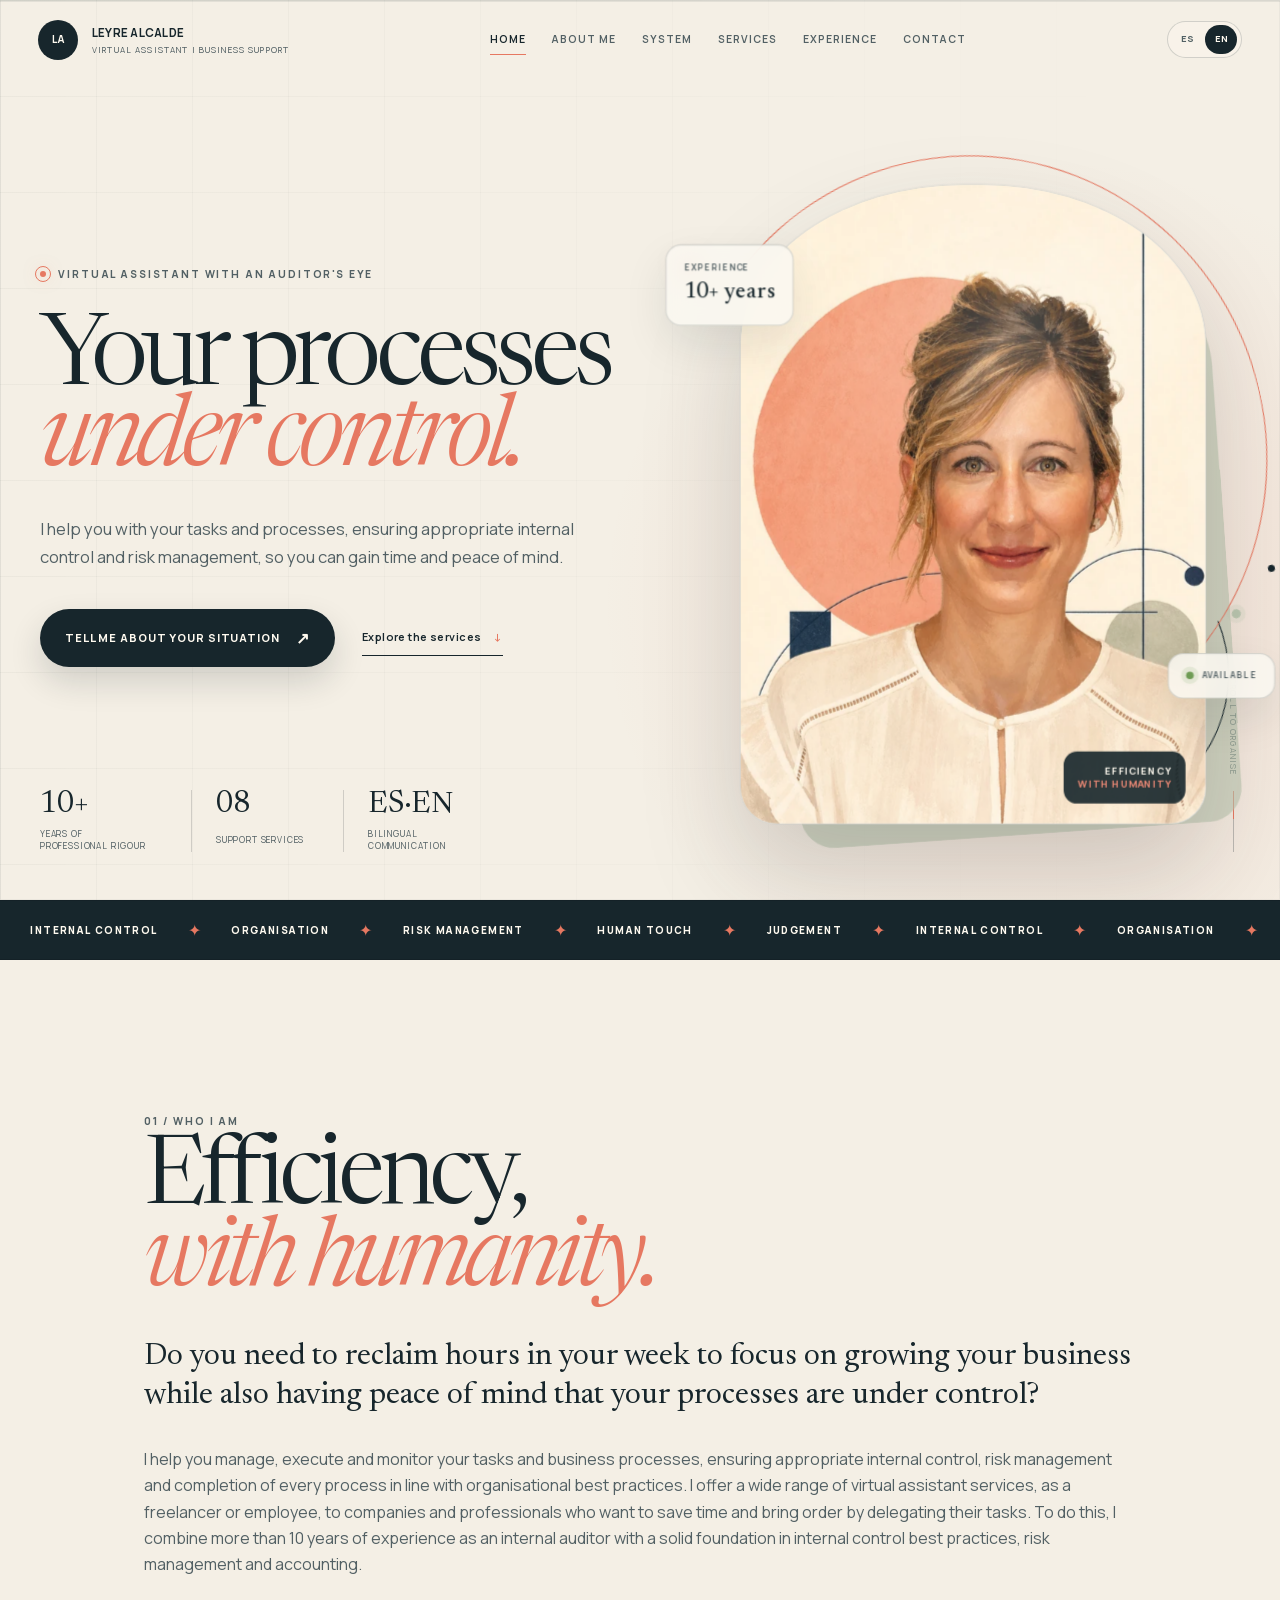
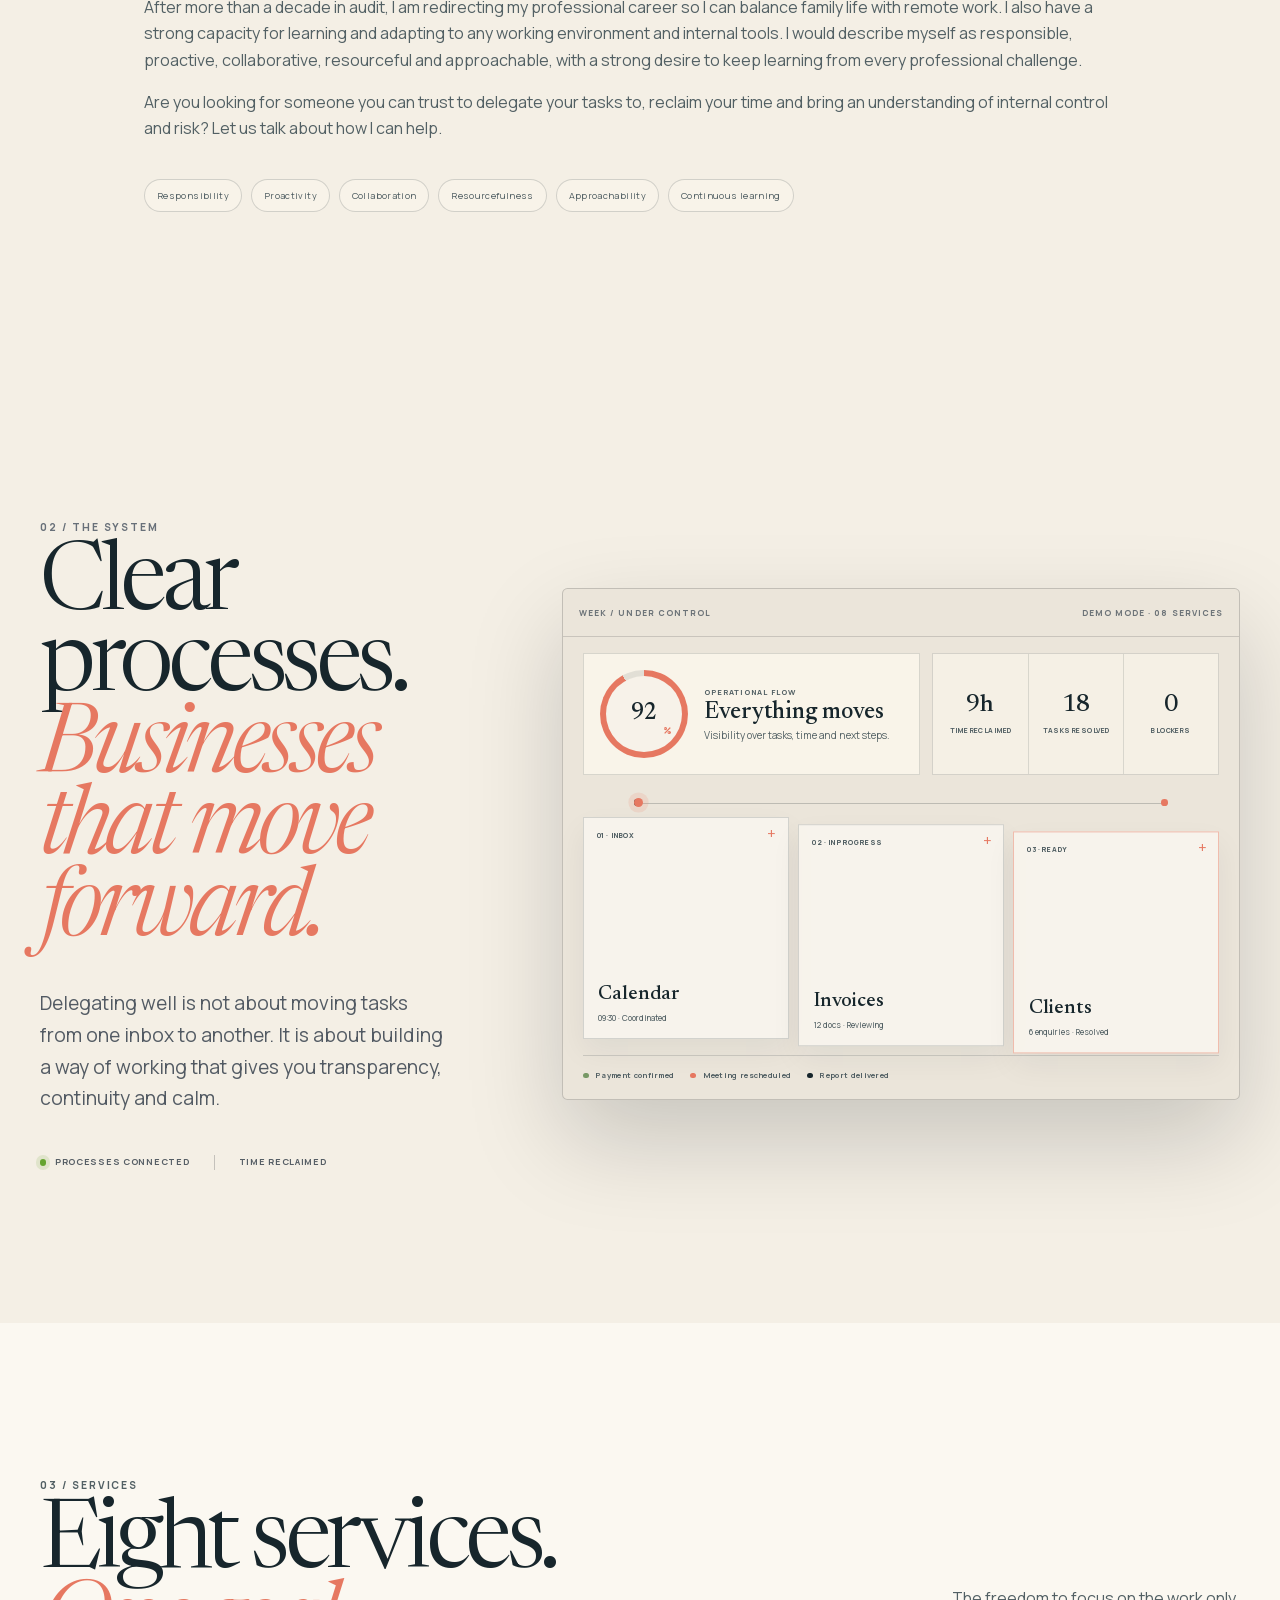
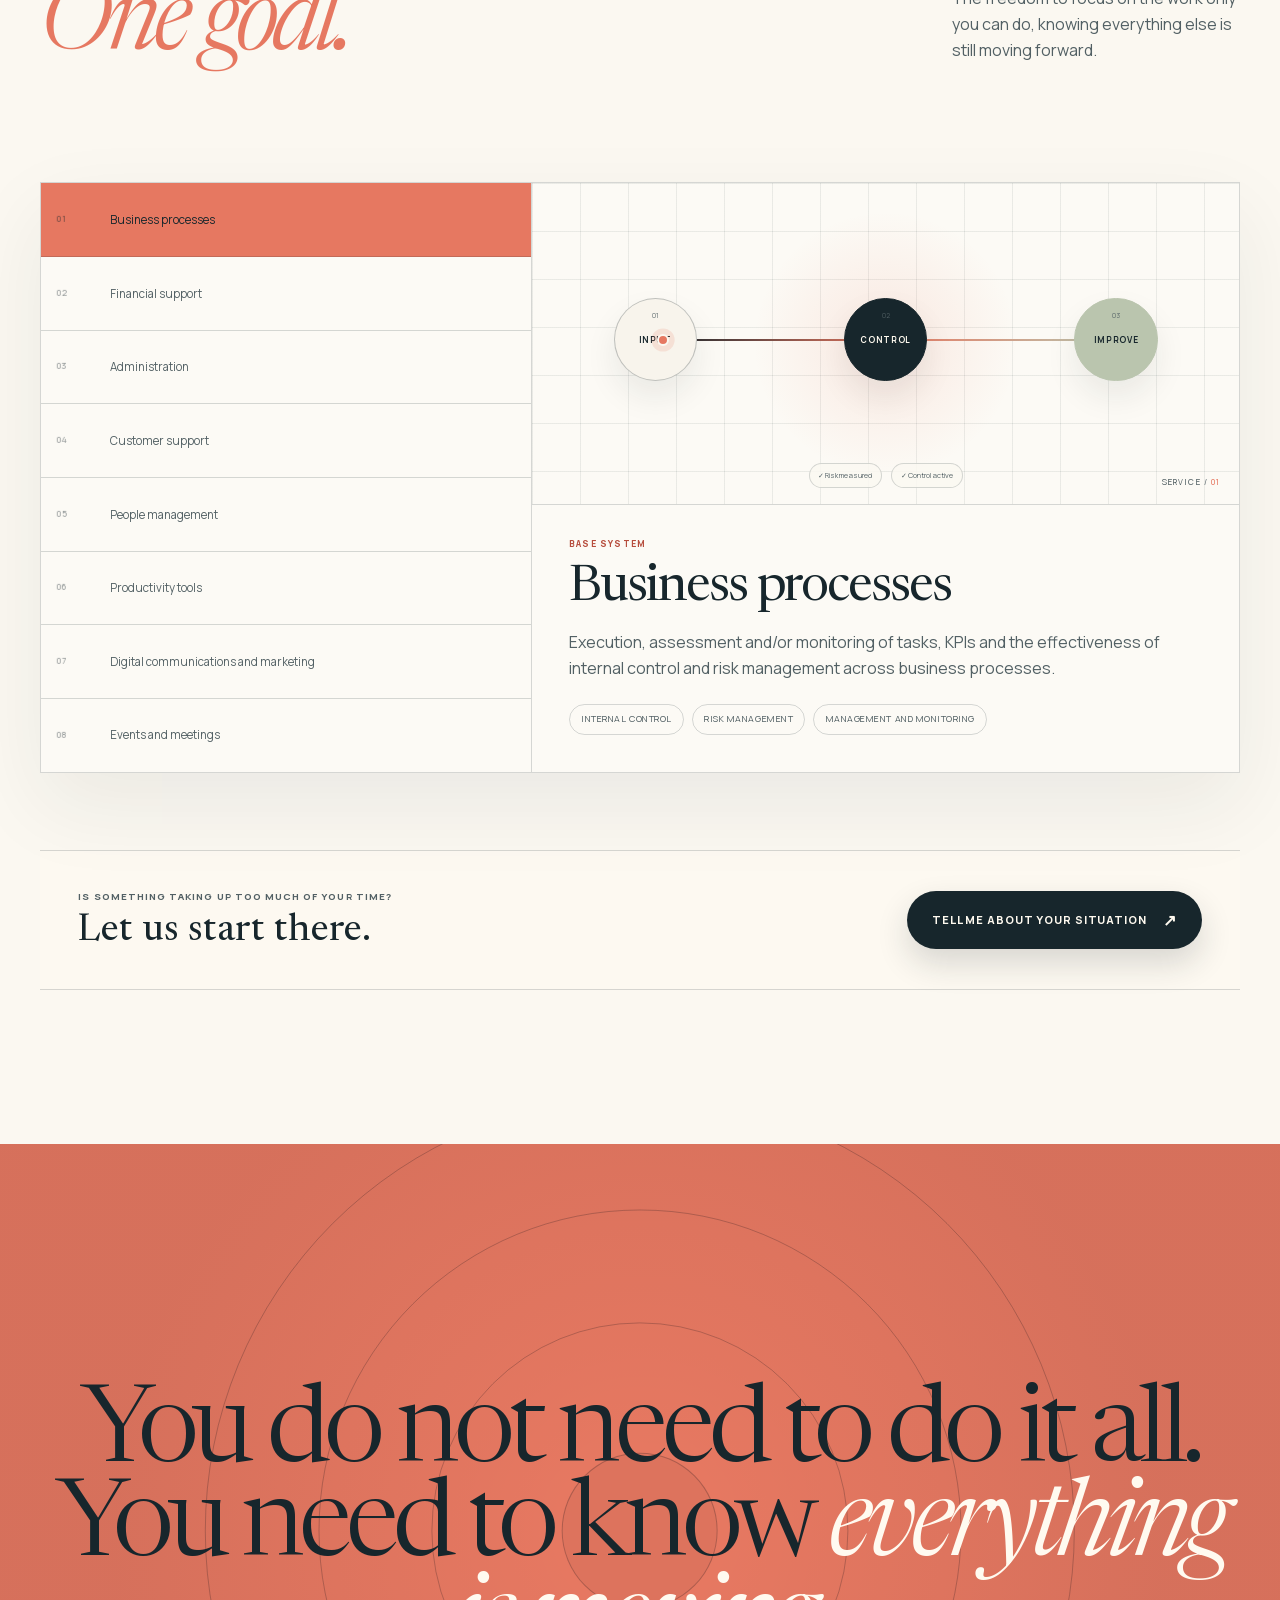
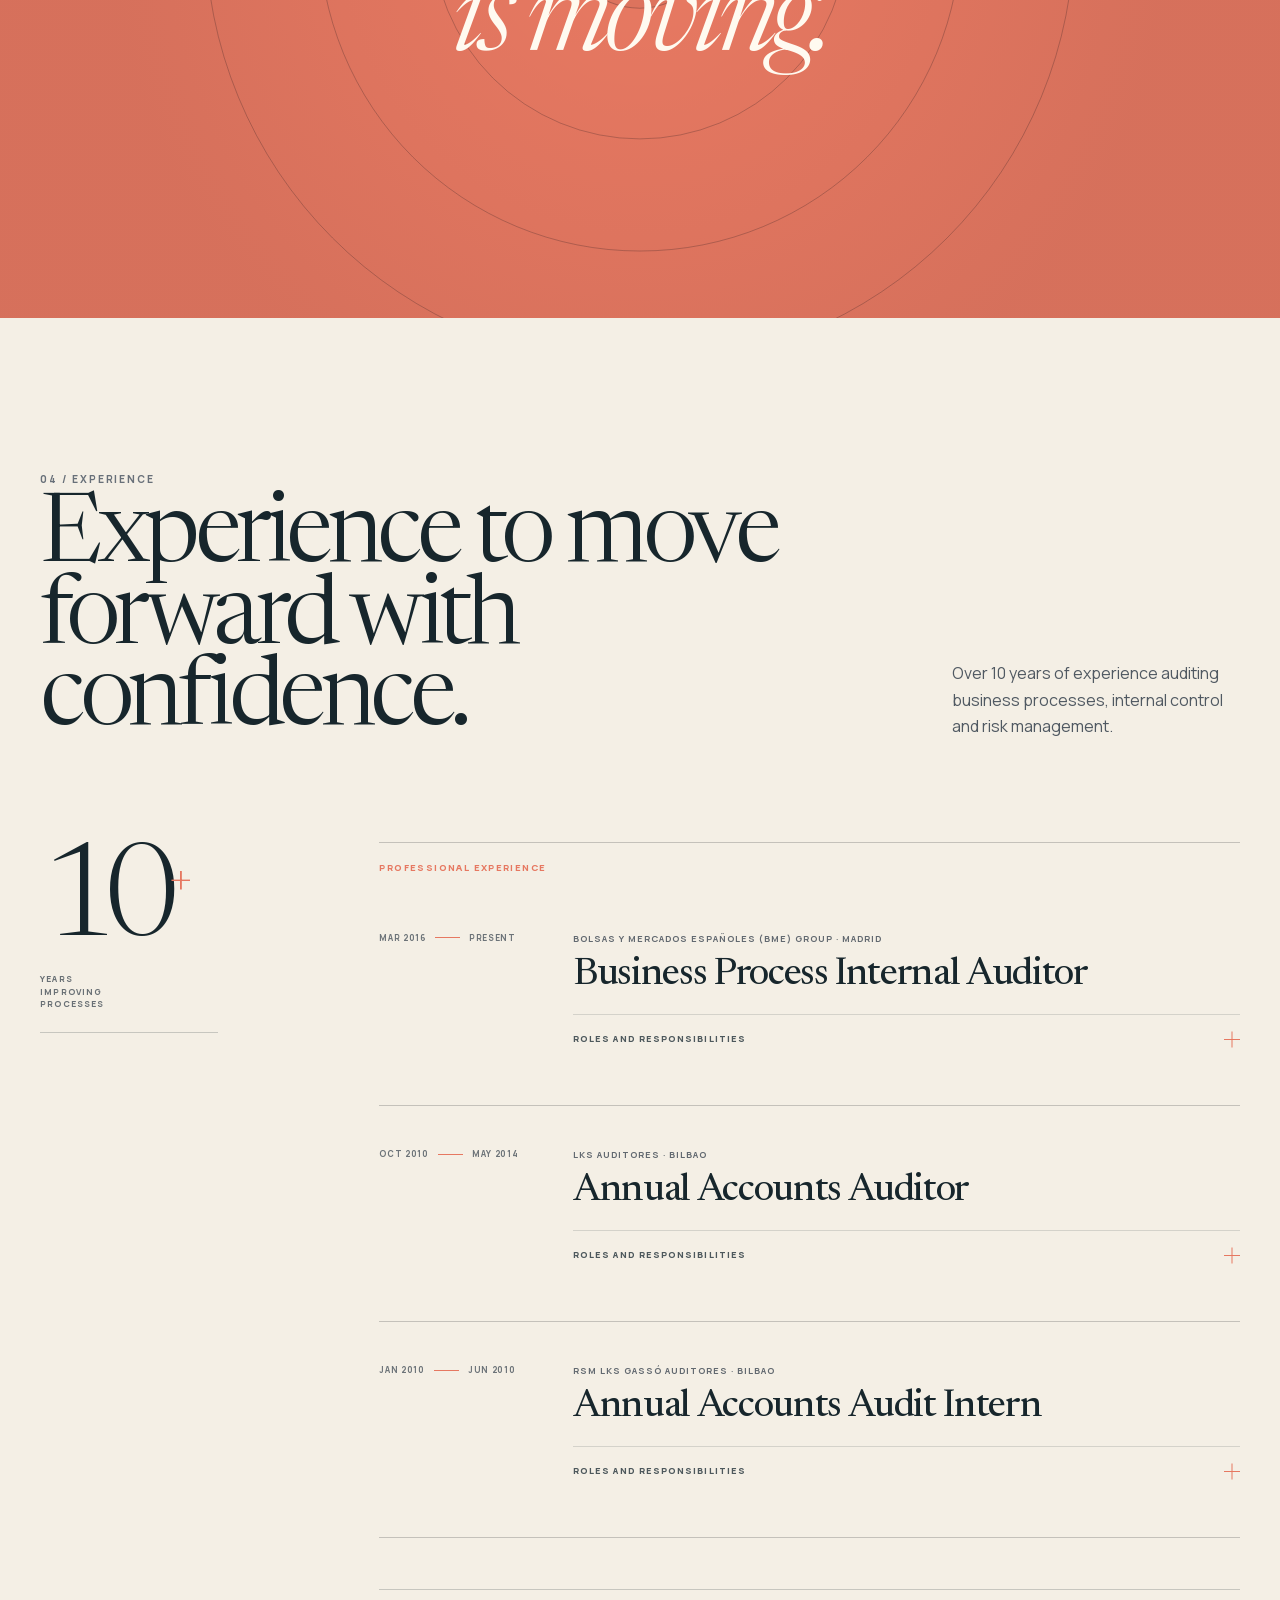
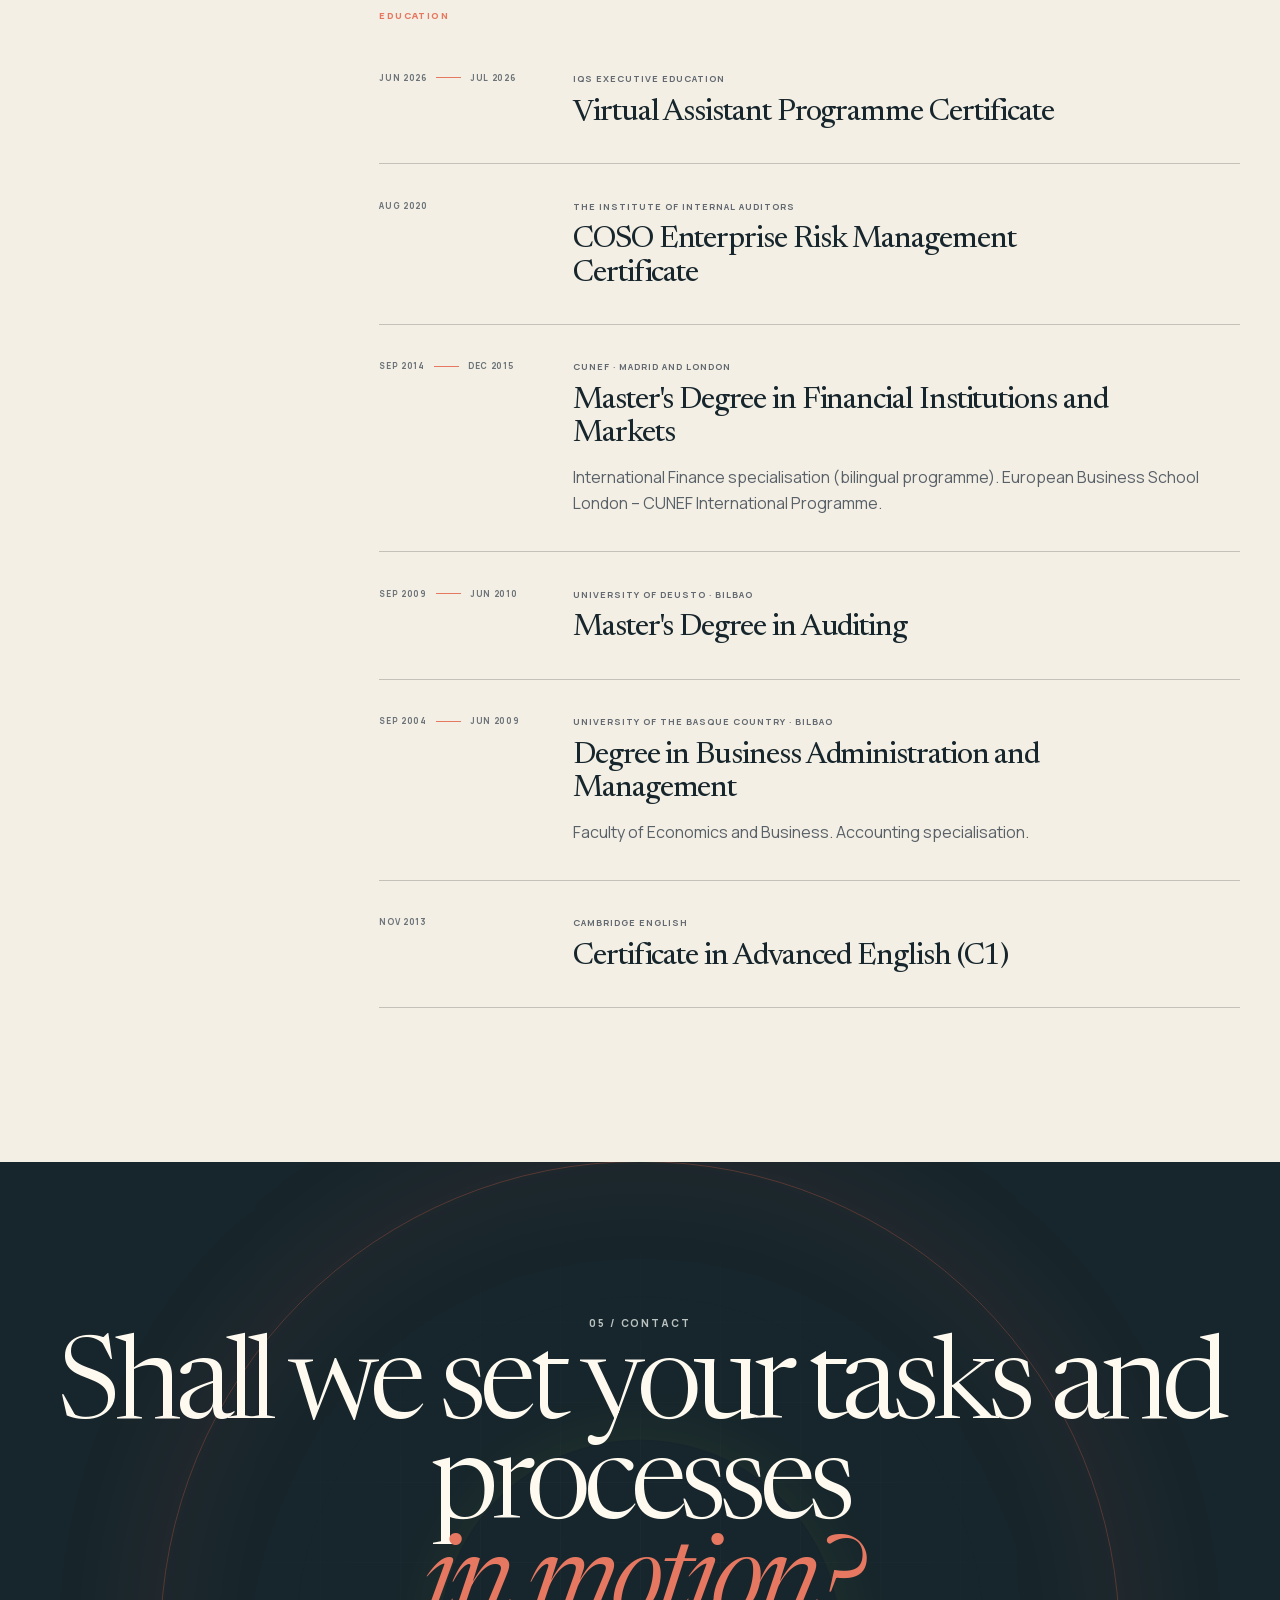
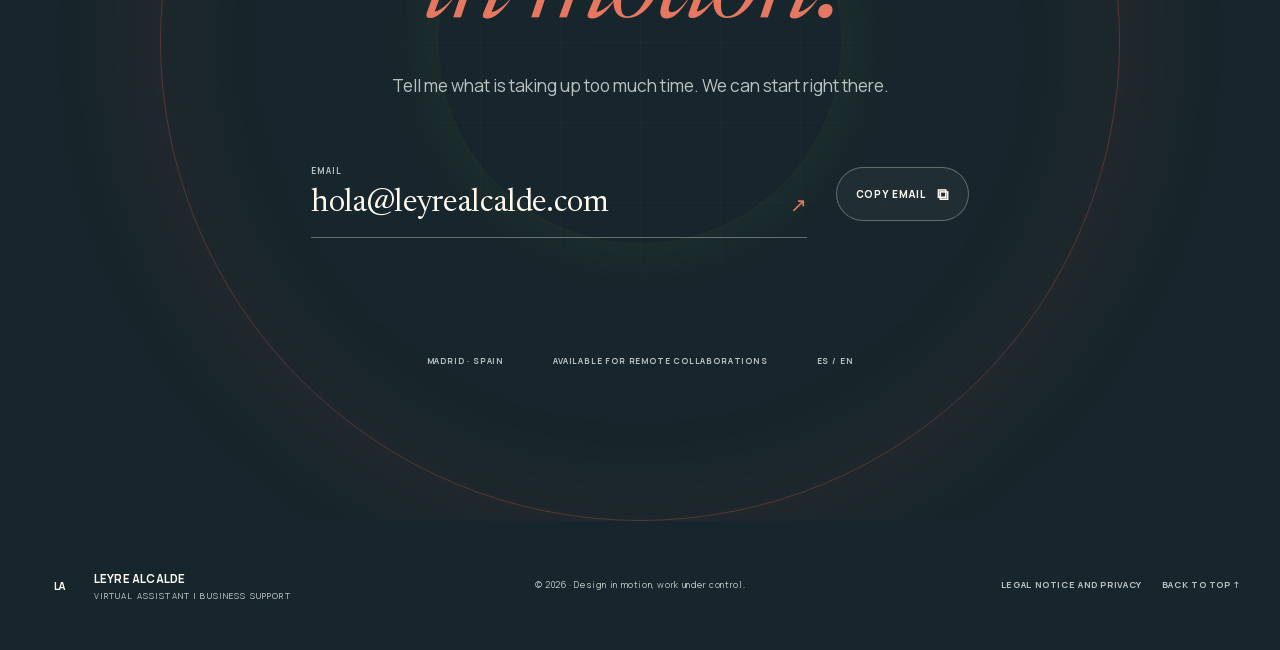
==== en/index.html @ f9e5c1fb "Actualizar dominio" ====
<!doctype html>
<html lang="en">
  <head>
    <meta charset="UTF-8" />
    <meta name="viewport" content="width=device-width, initial-scale=1.0" />
    <meta name="description" content="Leyre Alcalde turns operational chaos into clear processes: virtual assistance, administration, financial support and internal control." />
    <meta name="theme-color" content="#f4efe5" />
    <meta name="color-scheme" content="light" />
    <meta property="og:type" content="website" />
    <meta property="og:locale" content="en_GB" />
    <meta property="og:title" content="Leyre Alcalde — Control in Motion" />
    <meta property="og:description" content="Your processes under control. Gain time and peace of mind." />
    <meta property="og:url" content="https://www.leyrealcalde.com/en/" />
    <meta property="og:image" content="https://www.leyrealcalde.com/assets/images/leyre-portrait-1200.webp" />
    <meta property="og:image:alt" content="Editorial portrait of Leyre Alcalde" />
    <meta name="twitter:card" content="summary_large_image" />
    <link rel="canonical" href="https://www.leyrealcalde.com/en/" />
    <link rel="alternate" hreflang="es" href="https://www.leyrealcalde.com/" />
    <link rel="alternate" hreflang="en" href="https://www.leyrealcalde.com/en/" />
    <link rel="alternate" hreflang="x-default" href="https://www.leyrealcalde.com/" />
    <link rel="icon" href="../favicon.svg" type="image/svg+xml" />
    <link rel="preload" href="../assets/fonts/manrope-variable.woff2" as="font" type="font/woff2" crossorigin />
    <link rel="preload" href="../assets/fonts/newsreader-variable.woff2" as="font" type="font/woff2" crossorigin />
    <link rel="preload" href="../assets/images/leyre-portrait-960.webp" as="image" type="image/webp" imagesrcset="../assets/images/leyre-portrait-640.webp 640w, ../assets/images/leyre-portrait-960.webp 960w, ../assets/images/leyre-portrait-1200.webp 1003w" imagesizes="(max-width: 840px) 82vw, 40vw" fetchpriority="high" />
    <link rel="stylesheet" href="../assets/css/styles.css?v=20260817-1" />
    <script>document.documentElement.classList.add("js");</script>
    <script src="../assets/vendor/three.min.js" defer></script>
    <script src="../assets/js/main.js?v=20260806-14" defer></script>
    <title>Leyre Alcalde — Virtual Assistant | Business Support</title>
  </head>
  <body data-language="en">
    <a class="skip-link" href="#contenido">Skip to content</a>
    <div class="page-progress" aria-hidden="true"><span data-page-progress></span></div>

    <div class="webgl-stage" aria-hidden="true" data-webgl-stage><canvas data-webgl></canvas></div>

    <header class="site-header" data-header>
      <a class="brand" href="#inicio" aria-label="Leyre Alcalde, home"><span class="brand-mark" aria-hidden="true">LA</span><span><strong>Leyre Alcalde</strong><small>Virtual Assistant | Business Support</small></span></a>
      <button class="menu-toggle" type="button" aria-expanded="false" aria-controls="site-nav" data-menu-toggle><span class="sr-only">Open menu</span><i></i><i></i></button>
      <nav class="site-nav" id="site-nav" aria-label="Main navigation" data-menu><a href="#inicio">Home</a><a href="#sobre-leyre">About me</a><a href="#sistema">System</a><a href="#servicios">Services</a><a href="#experiencia">Experience</a><a href="#contacto">Contact</a></nav>
      <nav class="language-nav" aria-label="Select language"><a href="../#inicio" lang="es" data-language-link="es">ES</a><a href="./#inicio" lang="en" aria-current="page" data-language-link="en">EN</a></nav>
    </header>

    <main id="contenido">
      <section class="hero" id="inicio" aria-labelledby="hero-title">
        <div class="hero-grid section-shell">
          <div class="hero-copy">
            <p class="eyebrow hero-enter"><span class="live-dot" aria-hidden="true"></span> Virtual assistant with an auditor's eye</p>
            <h1 id="hero-title" class="hero-enter hero-enter-2"><span>Your processes</span><span class="outline-word">under control.</span></h1>
            <p class="hero-lede hero-enter hero-enter-3">I help you with your tasks and processes, ensuring appropriate internal control and risk management, so you can gain time and peace of mind.</p>
            <div class="hero-actions hero-enter hero-enter-4"><a class="button button-signal magnetic" href="#contacto"><span>Tell me about your situation</span><i aria-hidden="true">↗</i></a><a class="text-link" href="#servicios">Explore the services <i aria-hidden="true">↓</i></a></div>
          </div>
          <div class="hero-portrait hero-enter hero-enter-3" data-portrait>
            <div class="hero-orbit orbit-outer" aria-hidden="true"><i></i><b></b></div><div class="hero-orbit orbit-inner" aria-hidden="true"><i></i></div><div class="portrait-shadow-layer" aria-hidden="true" data-depth="back"></div>
            <div class="hero-portrait-card" data-depth="photo"><picture><source type="image/webp" srcset="../assets/images/leyre-portrait-640.webp 640w, ../assets/images/leyre-portrait-960.webp 960w, ../assets/images/leyre-portrait-1200.webp 1003w" sizes="(max-width: 840px) 82vw, 40vw" /><img src="../assets/images/leyre-portrait-fallback.jpg" width="1003" height="1568" alt="Editorial portrait of Leyre Alcalde" fetchpriority="high" decoding="async" /></picture><div class="portrait-light-layer" aria-hidden="true"></div><p class="portrait-caption">Efficiency<br /><em>with humanity</em></p></div>
            <div class="portrait-float-card portrait-float-a" data-depth="front"><small>Experience</small><strong>10+ years</strong></div><div class="portrait-float-card portrait-float-b" data-depth="front"><span></span><small>Available</small></div>
          </div>
          <dl class="hero-metrics hero-enter hero-enter-4" aria-label="Professional summary"><div><dt data-count="10">10+</dt><dd>Years of professional rigour</dd></div><div><dt>08</dt><dd>Support services</dd></div><div><dt>ES·EN</dt><dd>Bilingual communication</dd></div></dl>
        </div>
        <a class="scroll-cue" href="#sistema"><span>Scroll to organise</span><i aria-hidden="true"></i></a>
      </section>

      <div class="signal-strip" aria-hidden="true"><div class="signal-track"><span>INTERNAL CONTROL</span><i>✦</i><span>ORGANISATION</span><i>✦</i><span>RISK MANAGEMENT</span><i>✦</i><span>HUMAN TOUCH</span><i>✦</i><span>JUDGEMENT</span><i>✦</i><span>INTERNAL CONTROL</span><i>✦</i><span>ORGANISATION</span><i>✦</i><span>RISK MANAGEMENT</span><i>✦</i><span>HUMAN TOUCH</span><i>✦</i><span>JUDGEMENT</span><i>✦</i></div></div>

      <section class="human section-pad" id="sobre-leyre" aria-labelledby="human-title"><div class="section-shell human-grid"><div class="portrait-system reveal"><div class="portrait-frame"><picture><source type="image/webp" srcset="../assets/images/leyre-portrait-640.webp 640w, ../assets/images/leyre-portrait-960.webp 960w, ../assets/images/leyre-portrait-1200.webp 1003w" sizes="(max-width: 760px) 90vw, 42vw" /><img src="../assets/images/leyre-portrait-fallback.jpg" width="1003" height="1568" loading="lazy" decoding="async" alt="Editorial portrait of Leyre Alcalde" /></picture><div class="portrait-scan" aria-hidden="true"></div><div class="portrait-data" aria-hidden="true"><span>LA / 001</span><span>MADRID</span></div></div><p>RESPONSIBILITY · DEDICATION · COMMITMENT · CONSISTENCY · COLLABORATION · HUMAN TOUCH</p></div><div class="human-copy reveal"><p class="section-kicker">01 / WHO I AM</p><h2 id="human-title">Efficiency,<br /><em>with humanity.</em></h2><p class="large-copy">Do you need to reclaim hours in your week to focus on growing your business while also having peace of mind that your processes are under control?</p><p>I help you manage, execute and monitor your tasks and business processes, ensuring appropriate internal control, risk management and completion of every process in line with organisational best practices. I offer a wide range of virtual assistant services, as a freelancer or employee, to companies and professionals who want to save time and bring order by delegating their tasks. To do this, I combine more than 10 years of experience as an internal auditor with a solid foundation in internal control best practices, risk management and accounting.</p><p>After more than a decade in audit, I am redirecting my professional career so I can balance family life with remote work. I also have a strong capacity for learning and adapting to any working environment and internal tools. I would describe myself as responsible, proactive, collaborative, resourceful and approachable, with a strong desire to keep learning from every professional challenge.</p><p>Are you looking for someone you can trust to delegate your tasks to, reclaim your time and bring an understanding of internal control and risk? Let us talk about how I can help.</p><div class="tool-stack" aria-label="Professional qualities"><span>Responsibility</span><span>Proactivity</span><span>Collaboration</span><span>Resourcefulness</span><span>Approachability</span><span>Continuous learning</span></div></div></div></section>

      <section class="system section-pad" id="sistema" aria-labelledby="system-title" data-system-section>
        <div class="section-shell system-grid">
          <div class="system-copy reveal"><p class="section-kicker">02 / THE SYSTEM</p><h2 id="system-title">Clear processes.<br /><em>Businesses that move forward.</em></h2><p class="system-lede">Delegating well is not about moving tasks from one inbox to another. It is about building a way of working that gives you transparency, continuity and calm.</p><div class="system-status" aria-label="System status"><span><i></i> Processes connected</span><span>Time reclaimed</span></div></div>
          <div class="order-board reveal" data-order-board aria-label="Visual simulation of an organised working week"><div class="board-head"><span>WEEK / UNDER CONTROL</span><span>DEMO MODE · 08 SERVICES</span></div><div class="board-dashboard"><div class="board-score"><div class="score-ring"><strong>92</strong><span>%</span></div><div><small>Operational flow</small><strong>Everything moves</strong><p>Visibility over tasks, time and next steps.</p></div></div><div class="board-kpis"><div><strong>9h</strong><span>Time reclaimed</span></div><div><strong>18</strong><span>Tasks resolved</span></div><div><strong>0</strong><span>Blockers</span></div></div></div><div class="board-flow" role="group" aria-label="Weekly flow details"><div class="flow-line"><i></i></div><button class="flow-card" type="button" aria-expanded="false" aria-controls="flow-detail-calendar" data-flow-card><span>01 · INBOX</span><i class="flow-toggle" aria-hidden="true">+</i><span class="flow-detail" id="flow-detail-calendar">Appointments, reminders and priorities brought together so every day starts clearly.</span><strong>Calendar</strong><small>09:30 · Coordinated</small></button><button class="flow-card" type="button" aria-expanded="false" aria-controls="flow-detail-invoices" data-flow-card><span>02 · IN PROGRESS</span><i class="flow-toggle" aria-hidden="true">+</i><span class="flow-detail" id="flow-detail-invoices">Documents reviewed, due dates tracked and payments ready for follow-up.</span><strong>Invoices</strong><small>12 docs · Reviewing</small></button><button class="flow-card" type="button" aria-expanded="false" aria-controls="flow-detail-clients" data-flow-card><span>03 · READY</span><i class="flow-toggle" aria-hidden="true">+</i><span class="flow-detail" id="flow-detail-clients">Enquiries organised, replies coordinated and every conversation given a clear next step.</span><strong>Clients</strong><small>6 enquiries · Resolved</small></button></div><div class="board-feed"><span><i></i>Payment confirmed</span><span><i></i>Meeting rescheduled</span><span><i></i>Report delivered</span></div></div>
        </div>
      </section>

      <section class="services section-pad" id="servicios" aria-labelledby="services-title">
        <div class="section-shell">
          <header class="section-heading reveal"><div><p class="section-kicker">03 / SERVICES</p><h2 id="services-title">Eight services.<br /><em>One goal.</em></h2></div><p>The freedom to focus on the work only you can do, knowing everything else is still moving forward.</p></header>
          <div class="service-console reveal" data-service-console>
            <div class="service-nav" role="tablist" aria-label="Available services">
              <button class="service-tab is-active" id="service-tab-1" type="button" role="tab" aria-selected="true" aria-controls="service-panel-1" data-service="0"><span>01</span> Business processes</button>
              <button class="service-tab" id="service-tab-2" type="button" role="tab" aria-selected="false" aria-controls="service-panel-2" data-service="1"><span>02</span> Financial support</button>
              <button class="service-tab" id="service-tab-3" type="button" role="tab" aria-selected="false" aria-controls="service-panel-3" data-service="2"><span>03</span> Administration</button>
              <button class="service-tab" id="service-tab-4" type="button" role="tab" aria-selected="false" aria-controls="service-panel-4" data-service="3"><span>04</span> Customer support</button>
              <button class="service-tab" id="service-tab-5" type="button" role="tab" aria-selected="false" aria-controls="service-panel-5" data-service="4"><span>05</span> People management</button>
              <button class="service-tab" id="service-tab-6" type="button" role="tab" aria-selected="false" aria-controls="service-panel-6" data-service="5"><span>06</span> Productivity tools</button>
              <button class="service-tab" id="service-tab-7" type="button" role="tab" aria-selected="false" aria-controls="service-panel-7" data-service="6"><span>07</span> Digital communications and marketing</button>
              <button class="service-tab" id="service-tab-8" type="button" role="tab" aria-selected="false" aria-controls="service-panel-8" data-service="7"><span>08</span> Events and meetings</button>
            </div>
            <article class="service-panel is-active" id="service-panel-1" role="tabpanel" aria-labelledby="service-tab-1" tabindex="0" data-service-panel="0"><div class="service-visual" aria-hidden="true"></div><div class="service-panel-copy"><p>BASE SYSTEM</p><h3>Business processes</h3><p>Execution, assessment and/or monitoring of tasks, KPIs and the effectiveness of internal control and risk management across business processes.</p><ul><li>Internal control</li><li>Risk management</li><li>Management and monitoring</li></ul></div></article>
            <article class="service-panel" id="service-panel-2" role="tabpanel" aria-labelledby="service-tab-2" tabindex="0" data-service-panel="1" hidden><div class="service-visual" aria-hidden="true"></div><div class="service-panel-copy"><p>VISIBILITY</p><h3>Financial support</h3><p>Managing accounting and invoicing, tracking collections and payments, controlling expenses, analysing data, and preparing financial reports and budgets.</p><ul><li>Accounting and invoicing</li><li>Payments and collections</li><li>Reports and budgets</li></ul></div></article>
            <article class="service-panel" id="service-panel-3" role="tabpanel" aria-labelledby="service-tab-3" tabindex="0" data-service-panel="2" hidden><div class="service-visual" aria-hidden="true"></div><div class="service-panel-copy"><p>COORDINATION</p><h3>Administration</h3><p>Preparing, updating and monitoring internal procedures; preparing reports and documentation; and managing calendars, email and travel.</p><ul><li>Procedures and reports</li><li>Calendar and email</li><li>Documents and travel</li></ul></div></article>
            <article class="service-panel" id="service-panel-4" role="tabpanel" aria-labelledby="service-tab-4" tabindex="0" data-service-panel="3" hidden><div class="service-visual" aria-hidden="true"></div><div class="service-panel-copy"><p>CONNECTION</p><h3>Customer support</h3><p>Managing enquiries via email and social media, preparing FAQs and providing customer support.</p><ul><li>Email and social media</li><li>FAQs</li><li>Customer support</li></ul></div></article>
            <article class="service-panel" id="service-panel-5" role="tabpanel" aria-labelledby="service-tab-5" tabindex="0" data-service-panel="4" hidden><div class="service-visual" aria-hidden="true"></div><div class="service-panel-copy"><p>TEAM</p><h3>People management</h3><p>Creating job descriptions, pre-screening candidates, organising interviews and onboarding employees and suppliers.</p><ul><li>Job descriptions</li><li>Selection and interviews</li><li>Onboarding</li></ul></div></article>
            <article class="service-panel" id="service-panel-6" role="tabpanel" aria-labelledby="service-tab-6" tabindex="0" data-service-panel="5" hidden><div class="service-visual" aria-hidden="true"></div><div class="service-panel-copy"><p>PRODUCTIVITY</p><h3>Productivity tools</h3><p>Use of Microsoft 365, Google Workspace, Trello, Canva, Calendly, Doodle, Holded, Zoom and Slack, together with AI tools such as Claude and Copilot.</p><ul><li>Management tools</li><li>Online collaboration</li><li>Applied AI</li></ul></div></article>
            <article class="service-panel" id="service-panel-7" role="tabpanel" aria-labelledby="service-tab-7" tabindex="0" data-service-panel="6" hidden><div class="service-visual" aria-hidden="true"></div><div class="service-panel-copy"><p>PRESENCE</p><h3>Digital communications and marketing</h3><p>Scheduling content, publishing articles on social media and optimising images for the web.</p><ul><li>Content scheduling</li><li>Social media articles</li><li>Web imagery</li></ul></div></article>
            <article class="service-panel" id="service-panel-8" role="tabpanel" aria-labelledby="service-tab-8" tabindex="0" data-service-panel="7" hidden><div class="service-visual" aria-hidden="true"></div><div class="service-panel-copy"><p>SYNCHRONISATION</p><h3>Events and meetings</h3><p>Organising events, meetings and online calendars so people, schedules and information stay aligned.</p><ul><li>Events</li><li>Meetings</li><li>Online calendars</li></ul></div></article>
          </div>
          <aside class="section-conversion reveal" aria-label="Next step"><div><p>Is something taking up too much of your time?</p><h3>Let us start there.</h3></div><a class="button button-signal magnetic" href="#contacto"><span>Tell me about your situation</span><i aria-hidden="true">↗</i></a></aside>
        </div>
      </section>

      <section class="statement" aria-label="Value proposition"><div class="statement-orbit" aria-hidden="true"><span></span><span></span><span></span></div><p class="reveal">You do not need to do it all.<br />You need to know <em>everything is moving.</em></p></section>

      <section class="experience section-pad" id="experiencia" aria-labelledby="experience-title">
        <div class="section-shell">
          <header class="section-heading reveal">
            <div><p class="section-kicker">04 / EXPERIENCE</p><h2 id="experience-title">Experience to move forward with confidence.</h2></div>
            <p>Over 10 years of experience auditing business processes, internal control and risk management.</p>
          </header>
          <div class="experience-layout">
            <div class="experience-number reveal" aria-label="More than ten years of experience"><strong>10</strong><span>+</span><small>Years<br />improving<br />processes</small></div>
            <div class="timeline experience-record">
              <p class="timeline-group-label">Professional experience</p>
              <article class="timeline-item reveal">
                <div class="timeline-date"><span>MAR 2016</span><i></i><span>PRESENT</span></div>
                <div class="timeline-content"><p>Bolsas y Mercados Españoles (BME) Group · Madrid</p><h3>Business Process Internal Auditor</h3><details class="timeline-details"><summary><span>Roles and responsibilities</span><i aria-hidden="true"></i></summary><ul><li>Contributing to the development of the Annual Internal Audit Plan.</li><li>Assessing risk management, internal control and compliance with regulations and best practices in both financial and non-financial business processes.</li><li>Drafting internal audit reports in accordance with the Global Internal Audit Standards.</li><li>Participating in communications and reporting to official supervisory bodies.</li></ul></details></div>
              </article>
              <article class="timeline-item reveal">
                <div class="timeline-date"><span>OCT 2010</span><i></i><span>MAY 2014</span></div>
                <div class="timeline-content"><p>LKS Auditores · Bilbao</p><h3>Annual Accounts Auditor</h3><details class="timeline-details"><summary><span>Roles and responsibilities</span><i aria-hidden="true"></i></summary><ul><li>Preparing audit and financial information reports.</li><li>Reviewing the financial statements and internal controls of companies in the services and industrial sectors.</li><li>Certifying projects subsidised by public bodies.</li></ul></details></div>
              </article>
              <article class="timeline-item reveal">
                <div class="timeline-date"><span>JAN 2010</span><i></i><span>JUN 2010</span></div>
                <div class="timeline-content"><p>RSM LKS Gassó Auditores · Bilbao</p><h3>Annual Accounts Audit Intern</h3><details class="timeline-details"><summary><span>Roles and responsibilities</span><i aria-hidden="true"></i></summary><ul><li>Reviewing the financial statements and internal controls of companies in the services and industrial sectors.</li></ul></details></div>
              </article>
              <p class="timeline-group-label education-label">Education</p>
              <article class="timeline-item timeline-item-education reveal"><div class="timeline-date"><span>JUN 2026</span><i></i><span>JUL 2026</span></div><div class="timeline-content"><p>IQS Executive Education</p><h3>Virtual Assistant Programme Certificate</h3></div></article>
              <article class="timeline-item timeline-item-education reveal"><div class="timeline-date"><span>AUG 2020</span></div><div class="timeline-content"><p>The Institute of Internal Auditors</p><h3>COSO Enterprise Risk Management Certificate</h3></div></article>
              <article class="timeline-item timeline-item-education reveal"><div class="timeline-date"><span>SEP 2014</span><i></i><span>DEC 2015</span></div><div class="timeline-content"><p>CUNEF · Madrid and London</p><h3>Master's Degree in Financial Institutions and Markets</h3><p class="education-note">International Finance specialisation (bilingual programme). European Business School London – CUNEF International Programme.</p></div></article>
              <article class="timeline-item timeline-item-education reveal"><div class="timeline-date"><span>SEP 2009</span><i></i><span>JUN 2010</span></div><div class="timeline-content"><p>University of Deusto · Bilbao</p><h3>Master's Degree in Auditing</h3></div></article>
              <article class="timeline-item timeline-item-education reveal"><div class="timeline-date"><span>SEP 2004</span><i></i><span>JUN 2009</span></div><div class="timeline-content"><p>University of the Basque Country · Bilbao</p><h3>Degree in Business Administration and Management</h3><p class="education-note">Faculty of Economics and Business. Accounting specialisation.</p></div></article>
              <article class="timeline-item timeline-item-education reveal"><div class="timeline-date"><span>NOV 2013</span></div><div class="timeline-content"><p>Cambridge English</p><h3>Certificate in Advanced English (C1)</h3></div></article>
            </div>
          </div>
        </div>
      </section>

      <section class="contact section-pad" id="contacto" aria-labelledby="contact-title"><div class="contact-glow" aria-hidden="true"></div><div class="section-shell contact-inner reveal"><p class="section-kicker">05 / CONTACT</p><h2 id="contact-title">Shall we set your tasks and processes<br /><em>in motion?</em></h2><p>Tell me what is taking up too much time. We can start right there.</p><div class="contact-actions"><a class="email-link" href="mailto:hola@leyrealcalde.com" aria-label="Email hola@leyrealcalde.com"><span class="contact-label">Email</span><strong>hola@leyrealcalde.com</strong><i aria-hidden="true">↗</i></a><button class="copy-email" type="button" data-copy-email="hola@leyrealcalde.com" data-copy-success="Email copied" data-copy-error="Could not copy"><span data-copy-label>Copy email</span><i aria-hidden="true">⧉</i></button></div><p class="sr-only" role="status" aria-live="polite" data-copy-status></p><div class="contact-meta"><span>Madrid · Spain</span><span>Available for remote collaborations</span><span>ES / EN</span></div></div></section>
    </main>

    <footer class="site-footer"><div class="section-shell"><a class="brand" href="#inicio"><span class="brand-mark" aria-hidden="true">LA</span><span><strong>Leyre Alcalde</strong><small>Virtual Assistant | Business Support</small></span></a><p>© <span data-current-year>2026</span> · Design in motion, work under control.</p><nav class="footer-links" aria-label="Legal information"><a href="legal/">Legal notice and privacy</a><a href="#inicio">Back to top ↑</a></nav></div></footer>
  </body>
</html>
---- assets/css/styles.css ----
@font-face {
  font-family: "Manrope";
  src: url("../fonts/manrope-variable.woff2") format("woff2");
  font-style: normal;
  font-weight: 200 800;
  font-display: swap;
}

@font-face {
  font-family: "Newsreader";
  src: url("../fonts/newsreader-variable.woff2") format("woff2");
  font-style: normal;
  font-weight: 200 800;
  font-display: swap;
}

@font-face {
  font-family: "Newsreader";
  src: url("../fonts/newsreader-italic-variable.woff2") format("woff2");
  font-style: italic;
  font-weight: 200 800;
  font-display: swap;
}

:root {
  --night: #17262c;
  --night-2: #22353b;
  --night-3: #30434a;
  --ivory: #f4efe5;
  --fog: #526064;
  --coral: #e67861;
  --coral-bright: #ee8a76;
  --acid: #bac5ae;
  --sage: #bac5ae;
  --blue: #ddb5ae;
  --line: rgba(23, 38, 44, 0.17);
  --line-bright: rgba(23, 38, 44, 0.3);
  --glass: rgba(251, 248, 241, 0.72);
  --header-height: 5rem;
  --shell: 75rem;
  --ease: cubic-bezier(0.2, 0.75, 0.25, 1);
}

*, *::before, *::after { box-sizing: border-box; }
html { scroll-behavior: smooth; scroll-padding-top: calc(var(--header-height) + 1rem); }
body {
  min-width: 20rem;
  margin: 0;
  overflow-x: clip;
  color: var(--ivory);
  background:
    radial-gradient(circle at 80% 8%, rgba(255, 104, 77, 0.08), transparent 25rem),
    radial-gradient(circle at 18% 30%, rgba(143, 184, 255, 0.05), transparent 30rem),
    var(--night);
  font-family: "Manrope", Arial, sans-serif;
  font-size: 1rem;
  line-height: 1.65;
  text-rendering: optimizeLegibility;
  -webkit-font-smoothing: antialiased;
}

body.menu-open { overflow: hidden; }
body::before {
  position: fixed;
  z-index: 90;
  inset: 0;
  border: 1px solid rgba(255,255,255,0.035);
  content: "";
  pointer-events: none;
}
img { display: block; max-width: 100%; }
a { color: inherit; text-decoration: none; }
button { color: inherit; font: inherit; }
p, h1, h2, h3, dl, dd { margin-top: 0; }
::selection { color: var(--night); background: var(--acid); }

.sr-only {
  position: absolute;
  width: 1px;
  height: 1px;
  padding: 0;
  margin: -1px;
  overflow: hidden;
  clip: rect(0, 0, 0, 0);
  white-space: nowrap;
  border: 0;
}

.skip-link {
  position: fixed;
  z-index: 1000;
  top: 1rem;
  left: 1rem;
  padding: 0.7rem 1rem;
  color: var(--night);
  background: var(--acid);
  transform: translateY(-180%);
  transition: transform 180ms ease;
}
.skip-link:focus { transform: translateY(0); }
:focus-visible { outline: 2px solid var(--acid); outline-offset: 5px; }

.section-shell { width: min(calc(100% - 4rem), var(--shell)); margin-inline: auto; }
.section-pad { padding-block: clamp(7rem, 12vw, 12rem); }
.section-kicker, .eyebrow {
  color: var(--fog);
  font-size: 0.64rem;
  font-weight: 750;
  letter-spacing: 0.18em;
  text-transform: uppercase;
}

.page-progress { position: fixed; z-index: 500; top: 0; left: 0; width: 100%; height: 2px; background: rgba(255,255,255,0.04); }
.page-progress span { display: block; width: 100%; height: 100%; background: linear-gradient(90deg, var(--coral), var(--acid)); transform: scaleX(0); transform-origin: left; will-change: transform; }

.site-header {
  position: fixed;
  z-index: 300;
  top: 0;
  right: 0;
  left: 0;
  display: grid;
  grid-template-columns: auto 1fr auto;
  align-items: center;
  height: var(--header-height);
  padding-inline: clamp(1.25rem, 3vw, 3rem);
  border-bottom: 1px solid transparent;
  transition: background 250ms ease, border-color 250ms ease, height 250ms var(--ease);
}
.site-header.is-scrolled { height: 4.35rem; border-color: var(--line); background: rgba(7,11,18,0.82); backdrop-filter: blur(18px); -webkit-backdrop-filter: blur(18px); }
.brand { display: inline-flex; align-items: center; gap: 0.85rem; width: fit-content; }
.brand > span:last-child { display: flex; flex-direction: column; gap: 0.06rem; }
.brand strong { font-size: 0.72rem; font-weight: 700; letter-spacing: 0.02em; text-transform: uppercase; }
.brand small { color: var(--fog); font-size: 0.51rem; letter-spacing: 0.14em; text-transform: uppercase; }
.brand-mark { position: relative; display: grid; width: 2.5rem; height: 2.5rem; border-radius: 50%; place-items: center; color: #fffaf0; background: var(--night); font-size: 0.62rem; font-weight: 750; letter-spacing: 0.08em; }
.brand-mark::before, .brand-mark::after, .brand-mark i { display: none; }

.site-nav { display: flex; align-items: center; justify-content: center; gap: clamp(0.8rem, 2vw, 2.5rem); }
.site-nav a { position: relative; padding-block: 0.6rem; color: var(--fog); font-size: 0.65rem; font-weight: 650; letter-spacing: 0.1em; text-transform: uppercase; transition: color 180ms ease; }
.site-nav a::before { position: absolute; bottom: 0.15rem; left: 0; width: 100%; height: 1px; content: ""; background: var(--acid); transform: scaleX(0); transform-origin: right; transition: transform 250ms var(--ease); }
.site-nav a:hover, .site-nav a.is-active { color: var(--ivory); }
.site-nav a:hover::before, .site-nav a.is-active::before { transform: scaleX(1); transform-origin: left; }
.language-nav { display: flex; gap: 0.15rem; padding: 0.2rem; border: 1px solid var(--line); border-radius: 2rem; }
.language-nav a { display: grid; min-width: 2rem; height: 1.8rem; place-items: center; border-radius: 2rem; color: var(--fog); font-size: 0.56rem; font-weight: 750; }
.language-nav a[aria-current="page"] { color: var(--night); background: var(--ivory); }
.menu-toggle { display: none; }

.webgl-stage { position: absolute; z-index: 0; top: 0; right: 0; width: 62%; height: 100svh; overflow: hidden; pointer-events: none; }
.webgl-stage canvas { width: 100%; height: 100%; opacity: 0; transition: opacity 1s ease 300ms; }
.webgl-stage.is-ready canvas { opacity: 1; }
.webgl-vignette { position: absolute; inset: 0; background: linear-gradient(90deg, var(--night) 0%, transparent 28%, transparent 75%, var(--night) 108%), linear-gradient(0deg, var(--night) 0%, transparent 20%, transparent 82%, rgba(7,11,18,0.65) 100%); }

.hero { position: relative; min-height: 100svh; overflow: hidden; isolation: isolate; }
.hero::before {
  position: absolute;
  z-index: -1;
  inset: 0;
  background-image: linear-gradient(rgba(255,255,255,0.028) 1px, transparent 1px), linear-gradient(90deg, rgba(255,255,255,0.028) 1px, transparent 1px);
  background-size: 6rem 6rem;
  content: "";
  mask-image: linear-gradient(90deg, black, transparent 82%);
}
.hero-grid { position: relative; display: grid; min-height: 100svh; grid-template-columns: minmax(0, 0.58fr) minmax(24rem, 0.42fr); align-items: center; padding-top: var(--header-height); }
.hero-copy { position: relative; z-index: 5; padding-block: 8rem 12rem; }
.eyebrow { display: flex; align-items: center; margin-bottom: 2.3rem; gap: 0.75rem; }
.live-dot { position: relative; width: 0.4rem; height: 0.4rem; border-radius: 50%; background: var(--acid); box-shadow: 0 0 1rem rgba(199,255,69,0.7); }
.live-dot::after { position: absolute; inset: -0.3rem; border: 1px solid var(--acid); border-radius: 50%; content: ""; animation: live-pulse 2.2s ease-out infinite; }
h1, h2, .statement p { font-family: "Newsreader", Georgia, serif; font-weight: 350; letter-spacing: -0.058em; }
h1 { margin-bottom: 2rem; font-size: clamp(5rem, 9.2vw, 10rem); line-height: 0.78; }
h1 span { display: block; white-space: nowrap; }
.outline-word { color: transparent; font-style: italic; -webkit-text-stroke: 1px rgba(244,241,232,0.78); }
.hero-lede { max-width: 38rem; margin-bottom: 2.4rem; color: #c0c5cb; font-size: clamp(1rem, 1.3vw, 1.22rem); line-height: 1.65; }
.hero-actions { display: flex; align-items: center; gap: 1.7rem; }
.button { display: inline-flex; align-items: center; justify-content: center; min-height: 3.6rem; padding: 0.8rem 1.5rem; border: 1px solid transparent; background: transparent; cursor: pointer; font-size: 0.69rem; font-weight: 750; letter-spacing: 0.08em; text-transform: uppercase; transition: transform 220ms var(--ease), background 220ms ease, color 220ms ease, border-color 220ms ease; }
.button i { margin-left: 1rem; font-style: normal; font-size: 1rem; transition: transform 220ms var(--ease); }
.button:hover i { transform: translate(0.2rem,-0.2rem); }
.button-signal { color: var(--night); background: var(--acid); box-shadow: 0 0 2.5rem rgba(199,255,69,0.12); }
.button-signal:hover { background: var(--ivory); }
.text-link { display: inline-flex; align-items: center; padding-block: 0.6rem; border-bottom: 1px solid rgba(244,241,232,0.45); color: var(--ivory); font-size: 0.68rem; font-weight: 650; letter-spacing: 0.04em; }
.text-link i { margin-left: 0.8rem; color: var(--coral); font-style: normal; transition: transform 220ms var(--ease); }
.text-link:hover i { transform: translateY(0.25rem); }
.text-static { color: var(--fog); cursor: default; }

.scene-interface { position: absolute; z-index: 4; top: 16%; right: 0; bottom: 16%; left: 49%; color: var(--fog); font-size: 0.53rem; font-weight: 650; letter-spacing: 0.15em; text-transform: uppercase; pointer-events: none; }
.scene-interface::before { position: absolute; top: 50%; left: 49%; width: min(30vw, 25rem); aspect-ratio: 1; border: 1px solid rgba(255,104,77,0.1); border-radius: 50%; content: ""; transform: translate(-50%,-50%); box-shadow: 0 0 5rem rgba(255,104,77,0.04); }
.no-webgl .scene-interface::before { border-color: rgba(255,104,77,0.55); box-shadow: 0 0 0 3.8rem rgba(255,104,77,0.035), 0 0 0 7.5rem rgba(244,241,232,0.025), 0 0 5rem rgba(255,104,77,0.14); }
.coordinate { position: absolute; }
.coordinate::before { position: absolute; width: 2.5rem; height: 1px; content: ""; background: var(--line-bright); }
.coordinate-a { top: 6%; right: 6%; }
.coordinate-a::before { top: 50%; right: calc(100% + 0.8rem); }
.coordinate-b { right: 2%; bottom: 5%; line-height: 1.7; }
.coordinate-b::before { top: 0.35rem; right: calc(100% + 0.8rem); }
.core-label { position: absolute; top: 52%; left: 51%; display: flex; width: 10rem; padding-left: 2.4rem; flex-direction: column; transform: translate(4.8rem,-50%); }
.core-label::before { position: absolute; top: 0.6rem; left: 0; width: 1.8rem; height: 1px; content: ""; background: var(--coral); }
.core-label strong { margin-top: 0.3rem; color: var(--acid); font-size: 0.55rem; }
.scene-ring-label { position: absolute; bottom: 2%; left: 24%; color: rgba(244,241,232,0.35); }

.hero-metrics { position: absolute; z-index: 5; bottom: 3rem; left: 0; display: flex; margin: 0; }
.hero-metrics div { display: grid; width: 9.5rem; padding-right: 1.5rem; border-right: 1px solid var(--line); }
.hero-metrics div + div { padding-left: 1.5rem; }
.hero-metrics div:last-child { border-right: 0; }
.hero-metrics dt { font-family: "Newsreader", Georgia, serif; font-size: 1.9rem; line-height: 1; }
.hero-metrics dd { max-width: 7rem; margin: 0.45rem 0 0; color: var(--fog); font-size: 0.52rem; line-height: 1.45; letter-spacing: 0.1em; text-transform: uppercase; }
.scroll-cue { position: absolute; z-index: 4; right: 2.5rem; bottom: 3rem; display: flex; align-items: center; gap: 1rem; color: var(--fog); font-size: 0.5rem; letter-spacing: 0.14em; text-transform: uppercase; writing-mode: vertical-rl; }
.scroll-cue i { position: relative; width: 1px; height: 3.8rem; overflow: hidden; background: var(--line-bright); }
.scroll-cue i::after { position: absolute; top: 0; left: 0; width: 100%; height: 45%; content: ""; background: var(--coral); animation: scroll-line 2s var(--ease) infinite; }

.hero-enter { opacity: 0; transform: translateY(2rem); }
.is-ready .hero-enter { opacity: 1; transform: translateY(0); transition: opacity 900ms var(--ease), transform 900ms var(--ease); }
.is-ready .hero-enter-2 { transition-delay: 100ms; }
.is-ready .hero-enter-3 { transition-delay: 220ms; }
.is-ready .hero-enter-4 { transition-delay: 360ms; }

.signal-strip { position: relative; z-index: 5; overflow: hidden; border-block: 1px solid rgba(7,11,18,0.18); color: var(--night); background: var(--coral); }
.signal-track { display: flex; align-items: center; width: max-content; min-height: 3.6rem; animation: ticker 32s linear infinite; }
.signal-track span { padding-inline: 1.9rem; font-size: 0.62rem; font-weight: 800; letter-spacing: 0.14em; }
.signal-track i { font-style: normal; }

.system { position: relative; z-index: 2; background: var(--ivory); color: var(--night); }
.system-grid { display: grid; grid-template-columns: 0.75fr 1.25fr; align-items: center; gap: clamp(4rem, 9vw, 10rem); }
.system .section-kicker { color: #687079; }
h2 { margin-bottom: 2.2rem; font-size: clamp(4rem, 7.4vw, 8.2rem); line-height: 0.86; }
h2 em { color: var(--coral); font-weight: inherit; }
.system-lede { max-width: 34rem; color: #525a63; font-size: clamp(1.05rem, 1.5vw, 1.28rem); }
.system-status { display: flex; margin-top: 2.5rem; gap: 1.5rem; color: #565e65; font-size: 0.56rem; font-weight: 700; letter-spacing: 0.08em; text-transform: uppercase; }
.system-status span { display: flex; align-items: center; gap: 0.55rem; }
.system-status span + span { padding-left: 1.5rem; border-left: 1px solid rgba(7,11,18,0.2); }
.system-status i { width: 0.38rem; height: 0.38rem; border-radius: 50%; background: #65a430; box-shadow: 0 0 0 0.25rem rgba(101,164,48,0.14); }

.order-board { position: relative; min-height: 40rem; overflow: hidden; border: 1px solid rgba(7,11,18,0.18); border-radius: 0.35rem; background: #e8e5dc; box-shadow: 0 2.5rem 6rem rgba(7,11,18,0.18); }
.board-head { position: absolute; z-index: 5; top: 0; right: 0; left: 0; display: flex; height: 3rem; padding-inline: 1rem; border-bottom: 1px solid rgba(7,11,18,0.15); align-items: center; justify-content: space-between; color: #6c7378; font-size: 0.51rem; font-weight: 750; letter-spacing: 0.13em; }
.board-grid { position: absolute; inset: 3rem 0 0; background-image: linear-gradient(rgba(7,11,18,0.055) 1px, transparent 1px), linear-gradient(90deg, rgba(7,11,18,0.055) 1px, transparent 1px); background-size: 3.5rem 3.5rem; }
.task-chip { --chaos-x: 0px; --chaos-y: 0px; --chaos-r: 0deg; position: absolute; z-index: 3; display: grid; width: 10.5rem; min-height: 7.6rem; padding: 1rem; border: 1px solid rgba(7,11,18,0.22); background: rgba(244,241,232,0.92); box-shadow: 0 1rem 2.5rem rgba(7,11,18,0.12); transform: translate3d(calc(var(--chaos-x) * var(--chaos, 1)), calc(var(--chaos-y) * var(--chaos, 1)), 0) rotate(calc(var(--chaos-r) * var(--chaos, 1))); transition: transform 90ms linear, border-color 350ms ease; }
.task-chip i { color: #7f8588; font-style: normal; font-size: 0.52rem; }
.task-chip strong { align-self: end; font-family: "Newsreader", Georgia, serif; font-size: 1.35rem; font-weight: 500; }
.task-chip small { color: #65706c; font-size: 0.54rem; font-weight: 700; letter-spacing: 0.08em; text-transform: uppercase; }
.chip-1 { --chaos-x: -90px; --chaos-y: -44px; --chaos-r: -12deg; top: 18%; left: 9%; }
.chip-2 { --chaos-x: 65px; --chaos-y: -90px; --chaos-r: 8deg; top: 14%; right: 8%; }
.chip-3 { --chaos-x: -110px; --chaos-y: 75px; --chaos-r: 13deg; top: 47%; left: 8%; }
.chip-4 { --chaos-x: 105px; --chaos-y: 70px; --chaos-r: -9deg; top: 51%; right: 7%; }
.chip-5 { --chaos-x: 18px; --chaos-y: 120px; --chaos-r: 15deg; bottom: 5%; left: calc(50% - 5.25rem); }
.board-core { position: absolute; z-index: 4; top: calc(50% - 4.25rem); left: calc(50% - 4.25rem); display: grid; width: 8.5rem; height: 8.5rem; border: 1px solid rgba(7,11,18,0.34); border-radius: 50%; place-items: center; background: var(--night); box-shadow: 0 0 0 1.5rem rgba(7,11,18,0.05), 0 1rem 3rem rgba(7,11,18,0.25); }
.board-core span { position: absolute; width: 3.2rem; height: 3.2rem; border: 1px solid var(--coral); border-radius: 50%; }
.board-core span::after { position: absolute; inset: 0.8rem; border-radius: 50%; content: ""; background: var(--acid); box-shadow: 0 0 1.5rem var(--acid); }
.board-core strong { position: relative; z-index: 2; margin-top: 6rem; color: var(--ivory); font-size: 0.5rem; letter-spacing: 0.15em; white-space: nowrap; }

.services { position: relative; z-index: 2; background: var(--night-2); }
.section-heading { display: grid; grid-template-columns: minmax(0, 1.3fr) minmax(18rem, 0.45fr); align-items: end; gap: clamp(3rem, 8vw, 9rem); }
.section-heading > p { margin-bottom: 2.4rem; color: var(--fog); }
.service-console { position: relative; display: grid; margin-top: 5rem; border: 1px solid var(--line); grid-template-columns: 0.82fr 1.18fr; background: rgba(255,255,255,0.018); }
.service-nav { display: flex; border-right: 1px solid var(--line); flex-direction: column; }
.service-scroll-controls { display: none; }
.service-tab { display: grid; min-height: 4.6rem; padding: 1rem 1.3rem; border: 0; border-bottom: 1px solid var(--line); align-items: center; grid-template-columns: 3rem 1fr; color: var(--fog); background: transparent; cursor: pointer; font-size: 0.72rem; text-align: left; transition: color 220ms ease, background 220ms ease, padding-left 250ms var(--ease); }
.service-tab:last-child { border-bottom: 0; }
.service-tab span { color: #6d7580; font-size: 0.52rem; letter-spacing: 0.12em; }
.service-tab:hover { color: var(--ivory); padding-left: 1.7rem; }
.service-tab.is-active { color: var(--night); background: var(--coral); }
.service-tab.is-active span { color: rgba(7,11,18,0.58); }
.service-panel { display: grid; min-height: 32.2rem; grid-template-rows: 1fr auto; outline: none; }
.service-panel[hidden] { display: none; }
.service-visual { position: relative; display: grid; min-height: 18rem; place-items: center; overflow: hidden; background: radial-gradient(circle, rgba(255,104,77,0.11), transparent 34%), linear-gradient(rgba(255,255,255,0.025) 1px, transparent 1px), linear-gradient(90deg, rgba(255,255,255,0.025) 1px, transparent 1px); background-size: auto, 3rem 3rem, 3rem 3rem; }
.service-visual::before, .service-visual::after { position: absolute; top: 50%; left: 50%; border: 1px solid var(--line); border-radius: 50%; content: ""; transform: translate(-50%,-50%); }
.service-visual::before { width: 18rem; height: 18rem; }
.service-visual::after { width: 12rem; height: 12rem; border-style: dashed; animation: spin 28s linear infinite; }
.mini-core { position: relative; width: 5.5rem; height: 5.5rem; border: 1px solid var(--coral); border-radius: 50%; animation: float 4s ease-in-out infinite; }
.mini-core::before { position: absolute; inset: 1rem; border: 1px solid rgba(244,241,232,0.45); border-radius: 50%; content: ""; }
.mini-core span { position: absolute; inset: 2rem; border-radius: 50%; background: var(--acid); box-shadow: 0 0 2rem rgba(199,255,69,0.7); }
.mini-core i, .mini-core b { position: absolute; top: 50%; left: 50%; width: 13rem; height: 1px; background: linear-gradient(90deg, transparent, var(--coral), transparent); transform: translate(-50%,-50%) rotate(28deg); }
.mini-core b { transform: translate(-50%,-50%) rotate(-28deg); }
.mini-coordinate { position: absolute; right: 1.2rem; bottom: 1rem; color: var(--fog); font-size: 0.5rem; letter-spacing: 0.13em; }
.mini-coordinate i { color: var(--coral); font-style: normal; }
.service-panel-copy { padding: 2rem 2.3rem 2.3rem; border-top: 1px solid var(--line); }
.service-panel-copy > p:first-child { margin-bottom: 0.8rem; color: var(--coral); font-size: 0.54rem; font-weight: 750; letter-spacing: 0.14em; }
.service-panel h3 { margin-bottom: 1rem; font-family: "Newsreader", Georgia, serif; font-size: clamp(2.2rem, 4vw, 4.2rem); font-weight: 400; line-height: 0.95; letter-spacing: -0.04em; }
.service-panel-copy > p:not(:first-child) { max-width: 38rem; margin-bottom: 1.4rem; color: var(--fog); }
.service-panel ul { display: flex; padding: 0; margin: 0; flex-wrap: wrap; gap: 0.5rem; list-style: none; }
.service-panel li { padding: 0.45rem 0.7rem; border: 1px solid var(--line); border-radius: 2rem; color: #c9cdd1; font-size: 0.56rem; letter-spacing: 0.06em; text-transform: uppercase; }
.service-panel.is-switching .service-panel-copy, .service-panel.is-switching .mini-core { opacity: 0; transform: translateY(0.8rem); }
.service-panel-copy, .mini-core { transition: opacity 220ms ease, transform 320ms var(--ease); }

.statement { position: relative; z-index: 2; display: grid; min-height: 86svh; padding: 7rem 2rem; overflow: hidden; place-items: center; text-align: center; background: var(--coral); color: var(--night); }
.statement::after { position: absolute; inset: 0; content: ""; background: radial-gradient(circle at center, transparent 10%, rgba(7,11,18,0.07) 70%); }
.statement p { position: relative; z-index: 2; max-width: 77rem; margin: 0; font-size: clamp(4rem, 8.4vw, 9rem); line-height: 0.88; }
.statement p em { color: var(--ivory); font-weight: inherit; }
.statement-orbit, .statement-orbit span { position: absolute; top: 50%; left: 50%; border: 1px solid rgba(7,11,18,0.22); border-radius: 50%; transform: translate(-50%,-50%); }
.statement-orbit { width: min(68vw, 55rem); aspect-ratio: 1; animation: spin 35s linear infinite; }
.statement-orbit::after { position: absolute; top: -0.35rem; left: 50%; width: 0.7rem; height: 0.7rem; border-radius: 50%; content: ""; background: var(--acid); box-shadow: 0 0 1.5rem rgba(199,255,69,0.7); }
.statement-orbit span:nth-child(1) { width: 74%; height: 74%; }
.statement-orbit span:nth-child(2) { width: 48%; height: 48%; }
.statement-orbit span:nth-child(3) { width: 18%; height: 18%; background: rgba(7,11,18,0.04); }

.experience { position: relative; z-index: 2; background: var(--ivory); color: var(--night); }
.experience .section-kicker { color: #687079; }
.experience .section-heading > p { color: #505962; }
.experience-layout { display: grid; margin-top: 6rem; grid-template-columns: 0.68fr 1.32fr; gap: clamp(4rem, 10vw, 12rem); }
.experience-number { position: sticky; top: 8rem; display: grid; height: fit-content; grid-template-columns: auto auto 1fr; align-items: start; }
.experience-number strong { font-family: "Newsreader", Georgia, serif; font-size: clamp(10rem, 18vw, 19rem); font-weight: 300; letter-spacing: -0.1em; line-height: 0.68; }
.experience-number > span { color: var(--coral); font-family: "Newsreader", Georgia, serif; font-size: 5rem; line-height: 0.8; }
.experience-number small { align-self: end; padding-bottom: 0.4rem; color: #686f74; font-size: 0.53rem; font-weight: 750; letter-spacing: 0.14em; line-height: 1.5; text-transform: uppercase; }
.timeline { border-top: 1px solid rgba(7,11,18,0.2); }
.timeline-item { display: grid; padding-block: 2.6rem; border-bottom: 1px solid rgba(7,11,18,0.2); grid-template-columns: 8rem 1fr; gap: 2.5rem; }
.timeline-date { display: flex; align-items: center; gap: 0.55rem; height: fit-content; color: #6c7378; font-size: 0.52rem; font-weight: 750; letter-spacing: 0.08em; }
.timeline-date i { width: 1.6rem; height: 1px; background: var(--coral); }
.timeline-item > div:last-child > p:first-child { margin-bottom: 0.6rem; color: #626970; font-size: 0.57rem; font-weight: 700; letter-spacing: 0.11em; text-transform: uppercase; }
.timeline-item h3 { max-width: 34rem; margin-bottom: 0.9rem; font-family: "Newsreader", Georgia, serif; font-size: clamp(1.8rem, 3vw, 3rem); font-weight: 450; line-height: 1; letter-spacing: -0.035em; }
.timeline-item > div:last-child > p:last-child { max-width: 40rem; margin-bottom: 0; color: #596168; }

.human { position: relative; z-index: 2; background: var(--night-2); }
.human-grid { display: grid; grid-template-columns: 0.9fr 1.1fr; align-items: center; gap: clamp(4rem, 10vw, 11rem); }
.portrait-system > p { margin: 1rem 0 0; color: #6f7781; font-size: 0.49rem; letter-spacing: 0.13em; text-align: center; }
.portrait-frame { position: relative; max-width: 34rem; margin-inline: auto; overflow: hidden; border: 1px solid var(--line); background: #151c26; clip-path: polygon(0 4rem, 4rem 0, 100% 0, 100% calc(100% - 4rem), calc(100% - 4rem) 100%, 0 100%); }
.portrait-frame::before { position: absolute; z-index: 2; inset: 0; content: ""; background: linear-gradient(140deg, transparent 48%, rgba(255,104,77,0.17) 68%, rgba(199,255,69,0.07)); mix-blend-mode: screen; pointer-events: none; }
.portrait-frame picture { display: block; }
.portrait-frame img { width: 100%; aspect-ratio: 1003 / 1340; object-fit: cover; object-position: center 18%; filter: saturate(0.72) contrast(1.07); }
.portrait-scan { position: absolute; z-index: 3; top: -20%; right: 0; left: 0; height: 18%; background: linear-gradient(transparent, rgba(199,255,69,0.08), transparent); animation: scan 6s linear infinite; pointer-events: none; }
.portrait-data { position: absolute; z-index: 4; right: 1rem; bottom: 1rem; left: 1rem; display: flex; justify-content: space-between; color: var(--acid); font-size: 0.48rem; font-weight: 750; letter-spacing: 0.14em; }
.human-copy { max-width: 43rem; }
.human-copy .large-copy { color: var(--ivory); font-family: "Newsreader", Georgia, serif; font-size: clamp(1.5rem, 2.4vw, 2.4rem); line-height: 1.25; }
.human-copy > p:not(.section-kicker):not(.large-copy) { color: var(--fog); }
.tool-stack { display: flex; margin-top: 2.3rem; flex-wrap: wrap; gap: 0.55rem; }
.tool-stack span { padding: 0.5rem 0.75rem; border: 1px solid var(--line); border-radius: 2rem; color: #c7ccd1; font-size: 0.57rem; letter-spacing: 0.04em; transition: color 200ms ease, border-color 200ms ease, transform 220ms var(--ease); }
.tool-stack span:hover { color: var(--acid); border-color: var(--acid); transform: translateY(-0.2rem); }

.contact { position: relative; z-index: 2; min-height: 95svh; display: grid; place-items: center; overflow: hidden; background: var(--night); }
.contact::before { position: absolute; inset: 0; content: ""; background-image: linear-gradient(rgba(255,255,255,0.025) 1px, transparent 1px), linear-gradient(90deg, rgba(255,255,255,0.025) 1px, transparent 1px); background-size: 5rem 5rem; mask-image: radial-gradient(circle, black, transparent 65%); }
.contact-glow { position: absolute; top: 50%; left: 50%; width: min(80vw, 60rem); aspect-ratio: 1; border: 1px solid rgba(255,104,77,0.28); border-radius: 50%; transform: translate(-50%,-50%); box-shadow: 0 0 8rem rgba(255,104,77,0.09), inset 0 0 8rem rgba(255,104,77,0.06); }
.contact-glow::before, .contact-glow::after { position: absolute; top: 50%; left: 50%; border: 1px solid var(--line); border-radius: 50%; content: ""; transform: translate(-50%,-50%); }
.contact-glow::before { width: 72%; height: 72%; border-style: dashed; animation: spin 40s linear infinite reverse; }
.contact-glow::after { width: 42%; height: 42%; box-shadow: 0 0 4rem rgba(199,255,69,0.07); }
.contact-inner { position: relative; z-index: 3; display: flex; align-items: center; flex-direction: column; text-align: center; }
.contact-inner h2 { max-width: 78rem; margin-bottom: 2rem; font-size: clamp(4.4rem, 9vw, 10rem); }
.contact-inner > p:not(.section-kicker) { max-width: 34rem; color: var(--fog); font-size: 1.08rem; }
.contact-actions { display: flex; align-items: center; margin-top: 2rem; gap: 1.8rem; }
.button-large { min-height: 4.4rem; padding-inline: 2rem; }
.contact-label { display: block; margin-bottom: 0.8rem; color: #bac2c0; font-size: 0.52rem; font-weight: 700; letter-spacing: 0.12em; text-transform: uppercase; }
.contact-meta { display: flex; margin-top: clamp(5rem, 9vw, 8rem); gap: 1.5rem; color: #7c848e; font-size: 0.51rem; font-weight: 700; letter-spacing: 0.1em; text-transform: uppercase; }
.contact-meta span + span { padding-left: 1.5rem; border-left: 1px solid var(--line); }

.site-footer { position: relative; z-index: 2; border-top: 1px solid var(--line); background: var(--night); }
.site-footer .section-shell { display: grid; min-height: 8rem; grid-template-columns: 1fr auto 1fr; align-items: center; }
.site-footer p { margin: 0; color: #737b84; font-size: 0.55rem; letter-spacing: 0.07em; text-align: center; }
.footer-links { display: flex; justify-self: end; align-items: center; gap: 1.25rem; }
.footer-links a { color: var(--fog); font-size: 0.56rem; font-weight: 700; letter-spacing: 0.07em; text-transform: uppercase; }
.footer-links a:hover { color: var(--coral-bright); }
.toast { position: fixed; z-index: 1000; right: 1.5rem; bottom: 1.5rem; padding: 0.9rem 1.2rem; color: var(--night); background: var(--acid); font-size: 0.65rem; font-weight: 750; letter-spacing: 0.08em; text-transform: uppercase; opacity: 0; transform: translateY(1rem); pointer-events: none; transition: opacity 220ms ease, transform 300ms var(--ease); }
.toast.is-visible { opacity: 1; transform: translateY(0); }

.reveal { opacity: 0; transform: translateY(3rem); transition: opacity 850ms var(--ease), transform 850ms var(--ease); }
.reveal.is-visible { opacity: 1; transform: translateY(0); }

@keyframes live-pulse { 0% { opacity: 1; transform: scale(0.6); } 70%, 100% { opacity: 0; transform: scale(1.65); } }
@keyframes scroll-line { 0% { transform: translateY(-110%); } 100% { transform: translateY(250%); } }
@keyframes ticker { to { transform: translateX(-50%); } }
@keyframes spin { to { transform: translate(-50%,-50%) rotate(360deg); } }
@keyframes float { 0%, 100% { transform: translateY(-0.25rem) rotate(-2deg); } 50% { transform: translateY(0.35rem) rotate(2deg); } }
@keyframes scan { from { transform: translateY(-100%); } to { transform: translateY(780%); } }

@media (max-width: 1100px) {
  .hero-grid { grid-template-columns: minmax(0, 0.72fr) minmax(18rem, 0.28fr); }
  .webgl-stage { width: 58%; opacity: 0.82; }
  .scene-interface { left: 55%; }
  .core-label { display: none; }
  .order-board { min-height: 36rem; }
  .task-chip { width: 9rem; }
  .experience-number small { display: none; }
}

@media (max-width: 840px) {
  :root { --header-height: 4.4rem; }
  .section-shell { width: min(calc(100% - 2.4rem), var(--shell)); }
  .site-header { z-index: 900; grid-template-columns: 1fr auto auto; gap: 0.8rem; padding-inline: 1.2rem; }
  .site-header > .brand { position: relative; z-index: 6; }
  .menu-toggle { position: relative; z-index: 6; display: grid; width: 2.6rem; height: 2.6rem; padding: 0; border: 1px solid var(--line); place-items: center; background: rgba(7,11,18,0.5); }
  .menu-toggle i { position: absolute; width: 1rem; height: 1px; background: var(--ivory); transition: transform 220ms var(--ease); }
  .menu-toggle i:first-of-type { transform: translateY(-0.2rem); }
  .menu-toggle i:last-of-type { transform: translateY(0.2rem); }
  .menu-toggle[aria-expanded="true"] i:first-of-type { transform: rotate(45deg); }
  .menu-toggle[aria-expanded="true"] i:last-of-type { transform: rotate(-45deg); }
  .site-nav { position: absolute; z-index: 5; top: 0; left: 0; display: flex; width: 100vw; height: 100dvh; min-height: 100svh; padding: calc(var(--header-height) + 2rem) 1.5rem 2rem; overflow-y: auto; align-items: stretch; justify-content: flex-start; flex-direction: column; gap: 0.65rem; background: var(--ivory); opacity: 0; pointer-events: none; transform: translateY(-1rem); transition: opacity 250ms ease, transform 300ms var(--ease); }
  .site-nav.is-open { opacity: 1; pointer-events: auto; transform: translateY(0); }
  .site-nav a { width: 100%; padding: 0.65rem 0; border-bottom: 1px solid var(--line); font-family: "Newsreader", Georgia, serif; font-size: clamp(1.75rem, 8vw, 2.7rem); font-weight: 350; line-height: 1; letter-spacing: -0.035em; text-transform: none; }
  .site-nav a::before { bottom: 0; }
  .language-nav { position: relative; z-index: 6; }
  .hero-grid { display: block; padding-top: 0; }
  .hero-copy { width: 100%; padding: 9rem 0 15rem; }
  h1 { font-size: clamp(4rem, 15vw, 7rem); line-height: 0.82; }
  .webgl-stage { top: auto; bottom: 0; width: 100%; height: 54svh; opacity: 0.8; }
  .webgl-vignette { background: linear-gradient(180deg, var(--night) 0%, transparent 25%, transparent 78%, var(--night) 100%), linear-gradient(90deg, var(--night), transparent 24%, transparent 76%, var(--night)); }
  .scene-interface { top: auto; right: 1.2rem; bottom: 7rem; left: 1.2rem; height: 34svh; }
  .scene-ring-label { display: none; }
  .hero-metrics { bottom: 2.2rem; }
  .scroll-cue { display: none; }
  .system-grid, .human-grid { grid-template-columns: 1fr; }
  .order-board { min-height: 38rem; }
  .section-heading { grid-template-columns: 1fr; gap: 0; }
  .section-heading > p { max-width: 38rem; }
  .service-console { grid-template-columns: 1fr; }
  .service-nav { display: grid; overflow-x: auto; border-right: 0; border-bottom: 1px solid var(--line); grid-auto-columns: minmax(12rem, 1fr); grid-auto-flow: column; scrollbar-width: thin; }
  .service-tab { border-right: 1px solid var(--line); border-bottom: 0; }
  .service-scroll-controls { position: absolute; z-index: 12; top: 0; right: 0; left: 0; display: block; height: 4.6rem; pointer-events: none; }
  .service-scroll-button { position: absolute; top: 50%; display: grid; width: 2.45rem; height: 2.45rem; padding: 0; border: 1px solid rgba(230,120,97,0.72); border-radius: 50%; place-items: center; color: #fffaf0; background: var(--night); box-shadow: 0 0.55rem 1.4rem rgba(23,38,44,0.22), 0 0 0 0.3rem rgba(251,248,241,0.8); cursor: pointer; pointer-events: auto; transform: translateY(-50%); transition: background 180ms ease, border-color 180ms ease, box-shadow 180ms ease; }
  .service-scroll-button[hidden] { display: none; }
  .service-scroll-button:hover, .service-scroll-button:focus-visible { border-color: var(--coral); background: #25383e; box-shadow: 0 0.7rem 1.6rem rgba(23,38,44,0.28), 0 0 0 0.3rem rgba(230,120,97,0.12); }
  .service-scroll-button span { display: block; font-size: 1rem; line-height: 1; }
  .service-scroll-previous { left: 0.65rem; }
  .service-scroll-next { right: 0.65rem; }
  .service-scroll-previous span { animation: service-arrow-left 1.8s ease-in-out infinite; }
  .service-scroll-next span { animation: service-arrow-right 1.8s ease-in-out infinite; }
  .experience-layout { grid-template-columns: 1fr; }
  .experience-number { position: static; }
  .experience-number strong { font-size: 12rem; }
  .human-grid { gap: 6rem; }
  .portrait-system { max-width: 36rem; margin-inline: auto; }
}

@media (max-width: 580px) {
  body { font-size: 0.95rem; }
  .section-pad { padding-block: 6rem; }
  .brand small { display: none; }
  .brand-mark { width: 2.2rem; height: 2.2rem; }
  .language-nav a { min-width: 1.75rem; }
  .hero-copy { padding-top: 8rem; }
  h1 span { white-space: normal; }
  .hero-lede { max-width: 94%; }
  .hero-actions, .contact-actions { align-items: flex-start; flex-direction: column; }
  .hero-metrics { right: 0; }
  .hero-metrics div { width: 33.333%; min-width: 0; padding-right: 0.7rem; }
  .hero-metrics div + div { padding-left: 0.7rem; }
  .hero-metrics dt { font-size: 1.4rem; }
  .hero-metrics dd { font-size: 0.44rem; }
  .coordinate-a { right: 0; }
  .coordinate-b { display: none; }
  h2 { font-size: clamp(3.5rem, 16vw, 5.5rem); }
  .system-status { align-items: flex-start; flex-direction: column; gap: 0.7rem; }
  .system-status span + span { padding-left: 0; border-left: 0; }
  .order-board { min-height: 33rem; }
  .task-chip { width: 7.3rem; min-height: 6.3rem; padding: 0.7rem; }
  .task-chip strong { font-size: 1.05rem; }
  .chip-1, .chip-3 { left: 3%; }
  .chip-2, .chip-4 { right: 3%; }
  .board-core { top: calc(50% - 3.5rem); left: calc(50% - 3.5rem); width: 7rem; height: 7rem; }
  .board-core strong { margin-top: 5.1rem; }
  .service-panel-copy { padding: 1.5rem; }
  .statement { min-height: 72svh; }
  .statement p { font-size: clamp(3.2rem, 15vw, 5.5rem); }
  .timeline-item { grid-template-columns: 1fr; gap: 1rem; }
  .experience-number strong { font-size: 10rem; }
  .contact-inner h2 { font-size: clamp(3.7rem, 16vw, 6rem); }
  .contact-meta { align-items: center; flex-direction: column; gap: 0.7rem; text-align: center; }
  .contact-meta span + span { padding-left: 0; border-left: 0; }
  .site-footer .section-shell { padding-block: 2rem; grid-template-columns: 1fr auto; gap: 2rem; }
  .site-footer p { display: none; }
}

@media (prefers-reduced-motion: reduce) {
  html { scroll-behavior: auto; }
  *, *::before, *::after { animation-duration: 0.01ms !important; animation-iteration-count: 1 !important; transition-duration: 0.01ms !important; }
  .reveal, .hero-enter { opacity: 1; transform: none; }
  .task-chip { transform: none; }
}

/* Editorial light remix ---------------------------------------------------- */
body {
  color: var(--night);
  background:
    radial-gradient(circle at 82% 7%, rgba(230, 120, 97, 0.15), transparent 28rem),
    radial-gradient(circle at 14% 34%, rgba(186, 197, 174, 0.16), transparent 30rem),
    var(--ivory);
}
body::before { border-color: rgba(23, 38, 44, 0.04); }
::selection { color: #fffaf0; background: #b64c3c; }
.page-progress { background: rgba(23,38,44,0.08); }
.page-progress span { background: linear-gradient(90deg, var(--coral), #b64c3c, var(--acid)); }
.site-header { color: var(--night); }
.site-header.is-scrolled { border-color: var(--line); background: rgba(244,239,229,0.9); box-shadow: 0 0.8rem 2.5rem rgba(23,38,44,0.06); }
.brand-mark { color: #fffaf0; background: var(--night); }
.site-nav a:hover, .site-nav a.is-active { color: var(--night); }
.site-nav a::before { background: var(--coral); }
.language-nav { border-color: var(--line); background: rgba(255,250,240,0.35); }
.language-nav a[aria-current="page"] { color: #fffaf0; background: var(--night); }
.skip-link { color: #fffaf0; background: var(--night); }

.webgl-stage {
  position: fixed;
  z-index: 480;
  inset: 0;
  width: 100%;
  height: 100%;
  overflow: hidden;
  opacity: 1;
  pointer-events: none;
}
.webgl-stage canvas { width: 100%; height: 100%; opacity: 1; }

.hero { color: var(--night); background: transparent; }
.hero::before {
  background-image: linear-gradient(rgba(23,38,44,0.035) 1px, transparent 1px), linear-gradient(90deg, rgba(23,38,44,0.035) 1px, transparent 1px);
  mask-image: linear-gradient(90deg, black, transparent 90%);
}
.hero-grid { grid-template-columns: minmax(0, 1.05fr) minmax(24rem, 0.95fr); gap: clamp(2.5rem, 6vw, 7rem); }
.hero-copy { padding-block: 8rem 11rem; }
.eyebrow { color: var(--fog); }
.live-dot { background: var(--coral); box-shadow: 0 0 1rem rgba(230,120,97,0.55); }
.live-dot::after { border-color: var(--coral); }
h1 { font-size: clamp(4.7rem, 7.8vw, 8.7rem); line-height: 0.82; }
.outline-word { color: var(--coral); -webkit-text-stroke: 0; }
.hero-lede { color: var(--fog); }
.button-signal { color: #fffaf0; background: var(--night); box-shadow: 0 0.9rem 2rem rgba(23,38,44,0.16); }
.button-signal:hover { color: #fffaf0; background: #b64c3c; }
.text-link { color: var(--night); border-color: var(--night); }
.text-link i { color: var(--coral); }
.hero-metrics { color: var(--night); }
.hero-metrics div { border-color: var(--line); }
.hero-metrics dd { color: var(--fog); }
.scroll-cue { color: var(--fog); }
.scroll-cue i { background: rgba(23,38,44,0.25); }
.scroll-cue i::after { background: var(--coral); }

.hero-portrait {
  --portrait-rx: 0deg;
  --portrait-ry: 0deg;
  --portrait-x: 0px;
  --portrait-y: 0px;
  --portrait-scroll: 0px;
  position: relative;
  z-index: 5;
  width: min(100%, 35rem);
  height: min(76svh, 51rem);
  margin-left: auto;
  perspective: 1200px;
  transform-style: preserve-3d;
}
.hero-portrait-card {
  position: absolute;
  z-index: 3;
  inset: 7% 8% 3%;
  overflow: hidden;
  border: 1px solid rgba(23,38,44,0.16);
  border-radius: 48% 48% 2.2rem 2.2rem / 25% 25% 2.2rem 2.2rem;
  background: #fbf8f1;
  box-shadow: 0 2.8rem 6rem rgba(39,45,42,0.18);
  transform: translate3d(var(--portrait-x), calc(var(--portrait-y) + var(--portrait-scroll)), 3rem) rotateX(var(--portrait-rx)) rotateY(var(--portrait-ry));
  transform-style: preserve-3d;
  transition: transform 180ms ease-out;
  isolation: isolate;
}
.hero-portrait-card picture { display: block; height: 100%; }
.hero-portrait-card img { width: 100%; height: 100%; object-fit: cover; object-position: center 18%; filter: saturate(0.9) contrast(1.02); transform: scale(1.025); }
.portrait-light-layer { position: absolute; z-index: 2; inset: 0; background: radial-gradient(circle at calc(58% + var(--portrait-x)) calc(24% + var(--portrait-y)), rgba(255,250,240,0.32), transparent 35%), linear-gradient(145deg, transparent 48%, rgba(230,120,97,0.15)); mix-blend-mode: screen; pointer-events: none; }
.portrait-caption { position: absolute; z-index: 5; right: 1.2rem; bottom: 1.2rem; margin: 0; padding: 0.75rem 0.9rem; border-radius: 0.8rem; color: #fffaf0; background: rgba(23,38,44,0.9); font-size: 0.57rem; font-weight: 750; line-height: 1.45; letter-spacing: 0.1em; text-align: right; text-transform: uppercase; transform: translateZ(3rem); }
.portrait-caption em { color: var(--coral-bright); font-style: normal; }
.portrait-shadow-layer { position: absolute; z-index: 1; inset: 11% 2% -2% 13%; border-radius: 48% 48% 2.2rem 2.2rem / 25% 25% 2.2rem 2.2rem; background: var(--sage); opacity: 0.62; transform: translate3d(calc(0px - var(--portrait-x)), calc(var(--portrait-scroll) - var(--portrait-y)), -2rem) rotate(-4deg); transition: transform 240ms ease-out; }

.hero-orbit { position: absolute; z-index: 4; border: 1.5px solid var(--coral); border-left-color: transparent; border-radius: 50%; pointer-events: none; }
.hero-orbit i, .hero-orbit b { position: absolute; display: block; border-radius: 50%; }
.orbit-outer { top: 1%; right: -5%; width: 110%; height: 88%; transform: rotate(-13deg); animation: portrait-orbit 17s linear infinite; }
.orbit-outer i { top: 8%; left: 9%; width: 0.72rem; height: 0.72rem; background: var(--coral); box-shadow: 0 0 0 0.38rem rgba(230,120,97,0.14), 0 0 1.5rem rgba(230,120,97,0.5); }
.orbit-outer b { right: 4%; bottom: 20%; width: 0.45rem; height: 0.45rem; background: var(--night); }
.orbit-inner { z-index: 2; right: 2%; bottom: 2%; width: 54%; height: 42%; border-color: var(--night); border-top-color: transparent; transform: rotate(23deg); animation: portrait-orbit-reverse 12s linear infinite; }
.orbit-inner i { top: 8%; right: 8%; width: 0.55rem; height: 0.55rem; background: var(--sage, #bac5ae); box-shadow: 0 0 0 0.3rem rgba(186,197,174,0.2); }
.portrait-float-card { position: absolute; z-index: 8; display: flex; padding: 0.85rem 1rem; border: 1px solid rgba(23,38,44,0.17); border-radius: 0.9rem; align-items: flex-start; flex-direction: column; background: rgba(251,248,241,0.86); box-shadow: 0 1rem 2.5rem rgba(23,38,44,0.1); backdrop-filter: blur(12px); -webkit-backdrop-filter: blur(12px); transform: translate3d(var(--portrait-x), calc(var(--portrait-y) + var(--portrait-scroll)), 6rem); transition: transform 140ms ease-out; }
.portrait-float-card small { color: var(--fog); font-size: 0.48rem; font-weight: 700; letter-spacing: 0.11em; text-transform: uppercase; }
.portrait-float-card strong { font-family: "Newsreader", Georgia, serif; font-size: 1.25rem; font-weight: 500; }
.portrait-float-a { top: 17%; left: -3%; }
.portrait-float-b { right: -2%; bottom: 22%; flex-direction: row; align-items: center; gap: 0.5rem; }
.portrait-float-b span { width: 0.45rem; height: 0.45rem; border-radius: 50%; background: #6e9b54; box-shadow: 0 0 0 0.28rem rgba(110,155,84,0.14); }
.portrait-coordinate { position: absolute; z-index: 8; right: 1%; bottom: 1%; color: var(--fog); font-size: 0.48rem; font-weight: 750; letter-spacing: 0.14em; transform: translate3d(var(--portrait-x), var(--portrait-y), 5rem); }

.button, .service-tab { --button-rx: 0deg; --button-ry: 0deg; --button-x: 0px; --button-y: 0px; transform: perspective(700px) translate3d(var(--button-x), var(--button-y), 0) rotateX(var(--button-rx)) rotateY(var(--button-ry)); transform-style: preserve-3d; will-change: transform; }
.button { position: relative; overflow: hidden; border-radius: 999px; }
.button::before { position: absolute; inset: 0; border-radius: inherit; content: ""; background: radial-gradient(circle at var(--button-light-x, 50%) var(--button-light-y, 50%), rgba(255,255,255,0.32), transparent 42%); opacity: 0; transition: opacity 180ms ease; pointer-events: none; }
.button:hover::before { opacity: 1; }
.button:hover { transform: perspective(700px) translate3d(var(--button-x), calc(var(--button-y) - 3px), 0) rotateX(var(--button-rx)) rotateY(var(--button-ry)); }
.button.is-pressed, .service-tab.is-pressed { transform: perspective(700px) translate3d(var(--button-x), calc(var(--button-y) + 2px), -1rem) rotateX(var(--button-rx)) rotateY(var(--button-ry)) scale(0.96); transition-duration: 90ms; }
.button > *, .service-tab > * { position: relative; z-index: 2; transform: translateZ(1rem); }

.signal-strip { color: #fffaf0; background: var(--night); }
.signal-track i { color: var(--coral); }
.system { background: var(--ivory); }
.order-board { background: #e9e1d3; }
.board-core { background: var(--night); }
.board-core span { border-color: var(--coral); }
.board-core span::after { background: var(--sage, #bac5ae); box-shadow: 0 0 1.5rem rgba(186,197,174,0.7); }

.services { color: var(--night); background: #fbf8f1; }
.services .section-heading > p { color: var(--fog); }
.service-console { border-color: var(--line); background: rgba(255,255,255,0.25); box-shadow: 0 2rem 5rem rgba(23,38,44,0.07); }
.service-nav { border-color: var(--line); }
.service-tab { color: var(--fog); border-color: var(--line); }
.service-tab span { color: rgba(23,38,44,0.48); }
.service-tab:hover { color: var(--night); background: rgba(255,250,240,0.7); }
.service-tab.is-active { color: var(--night); background: var(--coral); }
.service-tab.is-active span { color: rgba(23,38,44,0.58); }
.service-visual { background: radial-gradient(circle, rgba(230,120,97,0.14), transparent 34%), linear-gradient(rgba(23,38,44,0.04) 1px, transparent 1px), linear-gradient(90deg, rgba(23,38,44,0.04) 1px, transparent 1px); background-size: auto, 3rem 3rem, 3rem 3rem; }
.service-visual::before, .service-visual::after { border-color: var(--line); }
.mini-core::before { border-color: rgba(23,38,44,0.4); }
.mini-core span { background: var(--sage, #bac5ae); box-shadow: 0 0 2rem rgba(186,197,174,0.75); }
.service-panel-copy { border-color: var(--line); }
.service-panel-copy > p:first-child { color: #b64c3c; }
.service-panel-copy > p:not(:first-child) { color: var(--fog); }
.service-panel li { color: var(--fog); border-color: var(--line); }

.statement { background: var(--coral); }
.statement p em { color: #fffaf0; }
.statement-orbit::after { background: var(--sage, #bac5ae); }
.human { color: var(--night); background: var(--ivory); }
.human-grid { display: block; }
.human .portrait-system { display: none; }
.human-copy { max-width: 62rem; margin-inline: auto; }
.human-copy .large-copy { color: var(--night); }
.human-copy > p:not(.section-kicker):not(.large-copy) { color: var(--fog); }
.tool-stack span { color: var(--fog); border-color: var(--line); background: rgba(255,250,240,0.38); }
.tool-stack span:hover { color: #b64c3c; border-color: var(--coral); }

.contact { color: #fffaf0; background: var(--night); }
.contact-inner > p:not(.section-kicker), .contact .section-kicker, .contact-meta { color: #bac2c0; }
.contact .button-signal { color: var(--night); background: var(--coral); }
.contact .button-signal:hover { color: var(--night); background: var(--sage, #bac5ae); }
.contact .text-link { color: #fffaf0; border-color: rgba(255,250,240,0.5); }
.site-footer { color: #fffaf0; background: var(--night); }
.site-footer .brand small, .site-footer p, .site-footer .footer-links a { color: #bac2c0; }
.toast { color: #fffaf0; background: #b64c3c; }

@keyframes portrait-orbit { to { transform: rotate(347deg); } }
@keyframes portrait-orbit-reverse { to { transform: rotate(-337deg); } }
@keyframes service-arrow-left { 50% { transform: translateX(-0.18rem); } }
@keyframes service-arrow-right { 50% { transform: translateX(0.18rem); } }

@media (max-width: 840px) {
  .site-nav { color: var(--night); background: var(--ivory); }
  .site-nav a { color: var(--night); }
  .menu-toggle { border-color: var(--line); background: rgba(244,239,229,0.7); }
  .menu-toggle i { background: var(--night); }
  .hero-grid { display: grid; min-height: auto; padding-top: 7rem; grid-template-columns: 1fr; }
  .hero-copy { padding: 2rem 0 3rem; }
  .hero-portrait { width: min(92vw, 35rem); height: min(76svh, 46rem); margin: 0 auto 10rem; }
  .hero-metrics { bottom: 2.5rem; }
  .webgl-stage { width: 100%; height: 100%; opacity: 1; }
}

@media (max-width: 580px) {
  .hero-grid { padding-top: 6.5rem; }
  .hero-copy { padding-top: 1rem; }
  .hero-portrait { width: 100%; height: 65svh; min-height: 34rem; margin-bottom: 9rem; }
  .hero-portrait-card { inset: 5% 5% 2%; }
  .portrait-float-a { left: 0; }
  .portrait-float-b { right: 0; }
  .orbit-outer { right: -1%; width: 103%; }
  .hero-metrics { position: absolute; }
}

@media (prefers-reduced-motion: reduce) {
  .hero-portrait-card, .portrait-shadow-layer, .portrait-float-card, .portrait-coordinate { transform: none; }
  .service-scroll-button span { animation: none; }
}

/* Compact operations dashboard ------------------------------------------- */
.order-board {
  display: grid;
  height: 32rem;
  min-height: 0;
  padding: 4rem 1.25rem 1.1rem;
  grid-template-rows: auto 1fr auto;
  gap: 1rem;
  background: #ebe5da;
}
.board-dashboard { display: grid; grid-template-columns: 1.08fr 0.92fr; gap: 0.75rem; }
.board-score { display: flex; min-width: 0; padding: 1rem; border: 1px solid rgba(23,38,44,0.15); align-items: center; gap: 1rem; background: rgba(255,250,240,0.72); }
.score-ring { position: relative; display: grid; width: 5.5rem; aspect-ratio: 1; flex: 0 0 auto; border-radius: 50%; place-items: center; background: conic-gradient(var(--coral) 0 92%, rgba(23,38,44,0.1) 92%); animation: score-breathe 3.2s ease-in-out infinite; }
.score-ring::before { position: absolute; inset: 0.38rem; border-radius: 50%; content: ""; background: #f7f2e9; }
.score-ring strong, .score-ring span { position: relative; z-index: 2; }
.score-ring strong { margin-left: -0.25rem; font-family: "Newsreader", Georgia, serif; font-size: 2rem; font-weight: 500; line-height: 1; }
.score-ring span { position: absolute; right: 1rem; bottom: 1.25rem; color: var(--coral); font-size: 0.55rem; font-weight: 800; }
.board-score > div:last-child { display: flex; min-width: 0; flex-direction: column; }
.board-score small { color: var(--fog); font-size: 0.47rem; font-weight: 750; letter-spacing: 0.12em; text-transform: uppercase; }
.board-score > div > strong { margin: 0.15rem 0 0.25rem; font-family: "Newsreader", Georgia, serif; font-size: 1.45rem; font-weight: 520; line-height: 1; }
.board-score p { margin: 0; color: var(--fog); font-size: 0.63rem; line-height: 1.45; }
.board-kpis { display: grid; border: 1px solid rgba(23,38,44,0.15); grid-template-columns: repeat(3, 1fr); background: rgba(255,250,240,0.48); }
.board-kpis div { display: flex; min-width: 0; padding: 0.8rem 0.55rem; justify-content: center; flex-direction: column; text-align: center; }
.board-kpis div + div { border-left: 1px solid rgba(23,38,44,0.13); }
.board-kpis strong { font-family: "Newsreader", Georgia, serif; font-size: 1.55rem; font-weight: 500; line-height: 1; }
.board-kpis span { margin-top: 0.45rem; color: var(--fog); font-size: 0.43rem; font-weight: 750; letter-spacing: 0.06em; line-height: 1.35; text-transform: uppercase; }
.board-flow { position: relative; display: grid; min-height: 10.6rem; padding-top: 1.6rem; align-items: stretch; grid-template-columns: repeat(3, 1fr); gap: 0.6rem; }
.flow-line { position: absolute; top: 0.7rem; right: 8%; left: 8%; height: 1px; overflow: visible; background: rgba(23,38,44,0.22); }
.flow-line::before, .flow-line::after { position: absolute; top: -0.2rem; width: 0.42rem; height: 0.42rem; border-radius: 50%; content: ""; background: var(--night); }
.flow-line::before { left: 0; }
.flow-line::after { right: 0; background: var(--coral); }
.flow-line i { position: absolute; top: -0.28rem; left: 0; width: 0.58rem; height: 0.58rem; border-radius: 50%; background: var(--coral); box-shadow: 0 0 0 0.35rem rgba(230,120,97,0.15); animation: flow-travel 4.8s var(--ease) infinite; }
.flow-card { position: relative; display: flex; min-width: 0; padding: 0.9rem; border: 1px solid rgba(23,38,44,0.16); appearance: none; justify-content: flex-end; flex-direction: column; color: var(--night); background: rgba(251,248,241,0.78); box-shadow: 0 0.8rem 1.8rem rgba(23,38,44,0.06); cursor: pointer; font: inherit; text-align: left; transition: transform 280ms var(--ease), border-color 280ms ease, background 280ms ease; }
.flow-card:nth-of-type(2) { transform: translateY(0.45rem); }
.flow-card:nth-of-type(3) { transform: translateY(0.9rem); border-color: rgba(230,120,97,0.45); }
.flow-card:hover, .flow-card:focus-visible, .flow-card[aria-expanded="true"] { z-index: 2; border-color: var(--coral); background: #fbf8f1; transform: translateY(-0.2rem); }
.flow-card:focus-visible { outline: 2px solid var(--coral); outline-offset: 2px; }
.flow-card > span:first-child { position: absolute; top: 0.75rem; left: 0.8rem; color: var(--fog); font-size: 0.43rem; font-weight: 800; letter-spacing: 0.08em; }
.flow-toggle { position: absolute; top: 0.58rem; right: 0.7rem; color: var(--coral); font-size: 0.9rem; font-style: normal; line-height: 1; transition: transform 280ms var(--ease); }
.flow-card[aria-expanded="true"] .flow-toggle { transform: rotate(45deg); }
.flow-detail { max-height: 0; margin: 0; overflow: hidden; color: var(--fog); font-size: 0.56rem; line-height: 1.45; opacity: 0; transform: translateY(0.35rem); transition: max-height 360ms var(--ease), margin 360ms var(--ease), opacity 220ms ease, transform 360ms var(--ease); }
.flow-card[aria-expanded="true"] .flow-detail { max-height: 4.5rem; margin-bottom: 0.7rem; opacity: 1; transform: translateY(0); }
.flow-card strong { font-family: "Newsreader", Georgia, serif; font-size: 1.25rem; font-weight: 520; line-height: 1; }
.flow-card small { margin-top: 0.4rem; color: var(--fog); font-size: 0.5rem; }
.board-feed { display: flex; min-width: 0; padding-top: 0.8rem; border-top: 1px solid rgba(23,38,44,0.15); gap: 1rem; overflow: hidden; }
.board-feed span { display: flex; min-width: max-content; align-items: center; gap: 0.4rem; color: var(--fog); font-size: 0.48rem; font-weight: 700; letter-spacing: 0.04em; }
.board-feed i { width: 0.36rem; height: 0.36rem; border-radius: 50%; background: #789966; }
.board-feed span:nth-child(2) i { background: var(--coral); }
.board-feed span:nth-child(3) i { background: var(--night); }

/* Service-specific animated scenes ---------------------------------------- */
.service-visual { min-height: 19rem; transition: opacity 180ms ease, transform 260ms var(--ease); }
.service-visual::before, .service-visual::after { content: none; }
.service-panel.is-switching .service-visual { opacity: 0; transform: scale(0.985); }
.visual-stage { position: absolute; inset: 0; overflow: hidden; }
.visual-stage::before { position: absolute; inset: 0; content: ""; background-image: linear-gradient(rgba(23,38,44,0.04) 1px, transparent 1px), linear-gradient(90deg, rgba(23,38,44,0.04) 1px, transparent 1px); background-size: 3rem 3rem; pointer-events: none; }

.visual-process { display: grid; padding: 2.5rem 2rem 3rem; place-items: center; }
.process-route { position: relative; display: flex; width: min(92%, 34rem); align-items: center; justify-content: space-between; }
.process-route::before { position: absolute; right: 8%; left: 8%; height: 2px; content: ""; background: linear-gradient(90deg, var(--night), var(--coral), var(--sage)); }
.route-pulse { position: absolute; z-index: 3; left: 8%; width: 0.75rem; height: 0.75rem; border: 2px solid #fbf8f1; border-radius: 50%; background: var(--coral); box-shadow: 0 0 0 0.35rem rgba(230,120,97,0.16); animation: process-pulse 3.6s var(--ease) infinite; }
.process-node { position: relative; z-index: 2; display: grid; width: 5.2rem; aspect-ratio: 1; border: 1px solid rgba(23,38,44,0.25); border-radius: 50%; place-items: center; background: #f8f4ec; box-shadow: 0 1rem 2rem rgba(23,38,44,0.08); }
.process-node span { position: absolute; top: 0.65rem; color: var(--fog); font-size: 0.42rem; }
.process-node strong { font-size: 0.52rem; letter-spacing: 0.08em; }
.process-node.node-2 { color: #fffaf0; border-color: var(--night); background: var(--night); animation: node-pulse 2.8s ease-in-out infinite; }
.process-node.node-3 { border-color: var(--sage); background: var(--sage); }
.process-checks { position: absolute; right: 1rem; bottom: 1rem; left: 1rem; display: flex; justify-content: center; gap: 0.55rem; }
.process-checks span { padding: 0.35rem 0.55rem; border: 1px solid var(--line); border-radius: 2rem; color: var(--fog); background: rgba(251,248,241,0.85); font-size: 0.46rem; }

.visual-admin { padding: 2.4rem 2rem; }
.admin-calendar { position: absolute; top: 2.2rem; left: 8%; width: 58%; padding: 0.9rem; border: 1px solid var(--line); background: rgba(251,248,241,0.92); box-shadow: 0 1.4rem 3rem rgba(23,38,44,0.1); transform: rotate(-2deg); }
.calendar-top { display: flex; padding-bottom: 0.7rem; border-bottom: 1px solid var(--line); align-items: center; justify-content: space-between; color: var(--fog); font-size: 0.5rem; font-weight: 800; letter-spacing: 0.1em; }
.calendar-top i { width: 0.45rem; height: 0.45rem; border-radius: 50%; background: var(--coral); }
.calendar-days { display: grid; padding-top: 0.8rem; grid-template-columns: repeat(5,1fr); gap: 0.35rem; }
.calendar-days span { display: flex; height: 3.4rem; padding: 0.35rem; border: 1px solid rgba(23,38,44,0.1); color: var(--fog); flex-direction: column; font-size: 0.42rem; }
.calendar-days b { margin-top: auto; color: var(--night); font-family: "Newsreader", Georgia, serif; font-size: 1rem; font-weight: 500; }
.calendar-days .is-today { color: #fffaf0; border-color: var(--coral); background: var(--coral); animation: calendar-focus 2.8s ease-in-out infinite; }
.calendar-days .is-today b { color: var(--night); }
.admin-message { position: absolute; right: 7%; display: grid; width: 43%; min-height: 3.4rem; padding: 0.7rem; border: 1px solid var(--line); grid-template-columns: auto 1fr auto; align-items: center; gap: 0.55rem; background: rgba(251,248,241,0.94); box-shadow: 0 1rem 2rem rgba(23,38,44,0.1); animation: admin-arrive 4s var(--ease) infinite; }
.admin-message i { width: 0.45rem; height: 0.45rem; border-radius: 50%; background: var(--sage); }
.admin-message span { color: var(--fog); font-size: 0.5rem; }
.admin-message b { color: var(--coral); font-size: 0.6rem; }
.message-a { top: 27%; animation-delay: -0.8s; }
.message-b { top: 54%; animation-delay: -2.4s; }

.visual-finance { padding: 2.4rem 2.2rem; }
.finance-head { display: flex; align-items: baseline; justify-content: space-between; color: var(--fog); font-size: 0.52rem; font-weight: 750; letter-spacing: 0.08em; text-transform: uppercase; }
.finance-head strong { color: #6d925b; font-size: 0.7rem; }
.finance-chart { position: absolute; top: 4.3rem; right: 5%; bottom: 2.2rem; left: 5%; display: flex; padding-right: 42%; border-bottom: 1px solid var(--line); align-items: flex-end; gap: 5%; }
.finance-chart > i { width: 11%; height: var(--bar); border-radius: 0.25rem 0.25rem 0 0; background: var(--sage); transform-origin: bottom; animation: bar-grow 900ms var(--ease) both; animation-delay: var(--delay); }
.finance-chart > i:nth-child(2n) { background: var(--coral); }
.chart-line { position: absolute; top: 27%; right: 42%; left: 0; height: 2px; background: var(--night); transform: rotate(-8deg); }
.chart-line::after { position: absolute; top: -0.25rem; right: 0; width: 0.55rem; height: 0.55rem; border-radius: 50%; content: ""; background: var(--night); }
.invoice-card { position: absolute; z-index: 3; right: 5%; bottom: 2rem; display: flex; width: 38%; min-height: 9rem; padding: 1rem; border: 1px solid var(--line); flex-direction: column; background: #fbf8f1; box-shadow: 0 1.2rem 2.5rem rgba(23,38,44,0.12); animation: invoice-float 3.8s ease-in-out infinite; }
.invoice-card span { color: var(--fog); font-size: 0.48rem; font-weight: 750; letter-spacing: 0.08em; }
.invoice-card strong { margin-top: auto; font-family: "Newsreader", Georgia, serif; font-size: 1.8rem; font-weight: 500; }
.invoice-card small { margin-top: 0.45rem; color: #668854; font-size: 0.45rem; }

.visual-customer { padding: 2rem; }
.response-ring { position: absolute; top: 2.3rem; left: 7%; display: grid; width: 8rem; aspect-ratio: 1; border: 1px solid var(--coral); border-radius: 50%; place-items: center; background: rgba(251,248,241,0.75); box-shadow: 0 0 0 1rem rgba(230,120,97,0.07); animation: response-ring 3s ease-in-out infinite; }
.response-ring strong { font-family: "Newsreader", Georgia, serif; font-size: 2.7rem; font-weight: 400; line-height: 1; }
.response-ring-bilingual strong { font-size: 1.75rem; }
.response-ring > span { position: absolute; top: 52%; right: 1.3rem; color: var(--coral); font-size: 0.45rem; font-weight: 800; }
.response-ring small { position: absolute; bottom: 1.2rem; color: var(--fog); font-size: 0.42rem; }
.chat-stack { position: absolute; top: 2.2rem; right: 5%; display: flex; width: 55%; flex-direction: column; gap: 0.65rem; }
.chat-stack p { max-width: 90%; margin: 0; padding: 0.75rem 0.9rem; border-radius: 1rem 1rem 1rem 0.15rem; color: var(--fog); background: rgba(251,248,241,0.95); box-shadow: 0 0.8rem 1.8rem rgba(23,38,44,0.08); font-size: 0.58rem; animation: chat-in 500ms var(--ease) both; }
.chat-stack .chat-out { align-self: flex-end; color: #fffaf0; border-radius: 1rem 1rem 0.15rem 1rem; background: var(--night); animation-delay: 300ms; }
.chat-out i { color: var(--sage); font-style: normal; }
.typing { display: flex; width: fit-content; padding: 0.45rem 0.6rem; border-radius: 1rem; gap: 0.22rem; background: rgba(251,248,241,0.95); }
.typing i { width: 0.28rem; height: 0.28rem; border-radius: 50%; background: var(--fog); animation: typing 1.2s ease-in-out infinite; }
.typing i:nth-child(2) { animation-delay: 150ms; }.typing i:nth-child(3) { animation-delay: 300ms; }
.customer-score { position: absolute; right: 5%; bottom: 1.4rem; left: 7%; display: grid; padding-top: 0.8rem; border-top: 1px solid var(--line); grid-template-columns: 1fr auto; align-items: end; }
.customer-score span { color: var(--fog); font-size: 0.48rem; font-weight: 750; letter-spacing: 0.08em; text-transform: uppercase; }
.customer-score strong { font-family: "Newsreader", Georgia, serif; font-size: 1.7rem; font-weight: 500; }
.customer-score small { color: #668854; font-size: 0.45rem; }

.visual-people { display: grid; padding: 2.4rem 1.5rem 3rem; place-items: center; }
.people-route { position: relative; z-index: 2; display: grid; width: min(94%, 34rem); grid-template-columns: repeat(4, minmax(0, 1fr)); gap: 0.7rem; }
.people-route::before { position: absolute; z-index: -1; top: 50%; right: 5%; left: 5%; height: 1px; content: ""; background: linear-gradient(90deg, var(--sage), var(--coral)); }
.people-step { position: relative; display: flex; min-width: 0; min-height: 7.5rem; padding: 0.7rem; border: 1px solid var(--line); align-items: center; flex-direction: column; justify-content: space-between; background: rgba(251,248,241,0.94); box-shadow: 0 0.8rem 1.8rem rgba(23,38,44,0.08); animation: people-step 3.2s ease-in-out infinite; }
.people-step:nth-child(2) { animation-delay: -0.8s; }
.people-step:nth-child(3) { animation-delay: -1.6s; }
.people-step:nth-child(4) { animation-delay: -2.4s; }
.people-step span { align-self: flex-start; color: var(--fog); font-size: 0.42rem; font-weight: 800; letter-spacing: 0.1em; }
.people-step i { display: grid; width: 2.45rem; aspect-ratio: 1; border: 1px solid var(--coral); border-radius: 50%; place-items: center; background: var(--ivory); }
.people-step i::before { width: 0.75rem; height: 0.75rem; border-radius: 50%; content: ""; background: var(--coral); box-shadow: 0 0.85rem 0 -0.1rem var(--sage); }
.people-step strong { overflow-wrap: anywhere; font-size: 0.46rem; letter-spacing: 0.06em; text-align: center; }
.people-status { position: absolute; bottom: 1rem; display: flex; align-items: center; gap: 0.45rem; color: var(--fog); font-size: 0.48rem; }
.people-status i { width: 0.4rem; height: 0.4rem; border-radius: 50%; background: #668854; }

.visual-digital { display: grid; place-items: center; }
.content-core { position: relative; z-index: 3; display: grid; width: 6.5rem; aspect-ratio: 1; border-radius: 50%; place-items: center; color: #fffaf0; background: var(--night); box-shadow: 0 0 0 1.2rem rgba(23,38,44,0.06); animation: content-core 3s ease-in-out infinite; }
.content-core strong { font-family: "Newsreader", Georgia, serif; font-size: 2.1rem; font-weight: 400; line-height: 1; }.content-core span { position: absolute; bottom: 1.15rem; font-size: 0.42rem; letter-spacing: 0.1em; }
.internet-globe { overflow: hidden; }
.internet-globe::before, .internet-globe::after { position: absolute; content: ""; border: 1px solid rgba(255,250,240,0.62); border-radius: 50%; }
.internet-globe::before { inset: 0.75rem 1.9rem; }
.internet-globe::after { inset: 1.9rem 0.75rem; }
.internet-globe .globe-equator { position: absolute; top: 50%; right: 0.65rem; bottom: auto; left: 0.65rem; height: 1px; background: rgba(255,250,240,0.62); }
.internet-globe .globe-route { position: absolute; top: 1.2rem; right: 0.65rem; bottom: auto; left: 0.65rem; height: 3.6rem; border: 1px solid var(--coral); border-radius: 50%; transform: rotate(-24deg); }
.globe-dot { position: absolute; z-index: 2; width: 0.42rem; height: 0.42rem; border: 2px solid var(--night); border-radius: 50%; background: var(--coral); box-shadow: 0 0 0 0.25rem rgba(230,120,97,0.18); }
.globe-dot-a { top: 1.45rem; left: 2rem; }.globe-dot-b { top: 3.05rem; right: 1rem; }.globe-dot-c { right: 2.25rem; bottom: 1.15rem; }
.content-orbit { position: absolute; width: min(74%, 28rem); aspect-ratio: 2 / 1; border: 1px solid var(--coral); border-radius: 50%; animation: content-spin 18s linear infinite; }
.content-node { position: absolute; display: grid; width: 5.3rem; min-height: 3.5rem; padding: 0.55rem; border: 1px solid var(--line); grid-template-columns: auto 1fr; align-items: center; gap: 0.45rem; background: #fbf8f1; box-shadow: 0 0.8rem 1.8rem rgba(23,38,44,0.1); animation: content-counterspin 18s linear infinite; }
.content-node i { width: 0.5rem; height: 0.5rem; border-radius: 50%; background: var(--coral); }.content-node strong { font-size: 0.48rem; letter-spacing: 0.06em; }.content-node small { grid-column: 2; color: var(--fog); font-size: 0.4rem; }
.content-node-1 { top: -1.7rem; left: calc(50% - 2.65rem); }.content-node-2 { right: -2.65rem; bottom: 0; }.content-node-3 { bottom: 0; left: -2.65rem; }
.content-status { position: absolute; bottom: 1rem; display: flex; align-items: center; gap: 0.45rem; color: var(--fog); font-size: 0.48rem; }.content-status i { width: 0.4rem; height: 0.4rem; border-radius: 50%; background: #668854; }

.visual-events { padding: 2.2rem; }
.event-date { position: absolute; top: 2.2rem; left: 7%; display: flex; width: 7.5rem; height: 9rem; padding: 0.85rem; border: 1px solid var(--line); align-items: center; flex-direction: column; background: #fbf8f1; box-shadow: 0 1rem 2rem rgba(23,38,44,0.09); }.event-date span { color: var(--coral); font-size: 0.52rem; font-weight: 800; letter-spacing: 0.12em; }.event-date strong { font-family: "Newsreader", Georgia, serif; font-size: 3.5rem; font-weight: 400; line-height: 1; }.event-date small { margin-top: auto; color: var(--fog); font-size: 0.44rem; }
.event-track { position: absolute; top: 4rem; right: 8%; bottom: 3.5rem; left: 42%; border-left: 1px solid rgba(23,38,44,0.22); }.event-progress { position: absolute; top: 0; left: -1px; width: 2px; height: 40%; background: var(--coral); animation: event-progress 3.5s var(--ease) infinite; }
.event-stop { position: absolute; left: -0.35rem; display: flex; align-items: center; gap: 0.8rem; }.event-stop span { width: 3rem; margin-left: -3.8rem; color: var(--fog); font-size: 0.48rem; text-align: right; }.event-stop b { width: 0.65rem; height: 0.65rem; border: 2px solid #fbf8f1; border-radius: 50%; background: var(--night); box-shadow: 0 0 0 1px var(--night); }.stop-1 { top: 0; }.stop-2 { top: 48%; }.stop-3 { bottom: 0; }.stop-2 b { background: var(--coral); box-shadow: 0 0 0 1px var(--coral), 0 0 0 0.4rem rgba(230,120,97,0.12); }
.attendees { position: absolute; right: 8%; bottom: 2rem; display: flex; }.attendees i, .attendees span { display: grid; width: 1.65rem; height: 1.65rem; margin-left: -0.35rem; border: 2px solid #f2ede4; border-radius: 50%; place-items: center; background: var(--sage); }.attendees i:nth-child(2n) { background: var(--coral); }.attendees i:nth-child(3) { background: var(--night); }.attendees span { color: #fffaf0; background: var(--fog); font-size: 0.43rem; }
.event-status { position: absolute; bottom: 1rem; left: 7%; color: #668854; font-size: 0.46rem; }

.visual-tools { display: grid; place-items: center; }
.tool-network { position: relative; width: min(86%, 30rem); height: 12.5rem; }
.tool-hub { position: absolute; z-index: 3; top: 50%; left: 50%; display: grid; width: 5.8rem; aspect-ratio: 1; border-radius: 50%; place-items: center; color: #fffaf0; background: var(--night); transform: translate(-50%,-50%); box-shadow: 0 0 0 1rem rgba(23,38,44,0.06); }.tool-hub i { position: absolute; inset: 0.8rem; border: 1px solid var(--coral); border-radius: 50%; animation: tool-ring 5s linear infinite; }.tool-hub strong { font-size: 0.52rem; letter-spacing: 0.12em; }
.tool-node { position: absolute; z-index: 2; display: grid; width: 4.5rem; height: 2.45rem; border: 1px solid var(--line); place-items: center; background: #fbf8f1; box-shadow: 0 0.7rem 1.5rem rgba(23,38,44,0.08); animation: tool-float 3s ease-in-out infinite; }.tool-node span { font-size: 0.46rem; font-weight: 800; letter-spacing: 0.06em; }.tool-node-1 { top: 0; left: 6%; }.tool-node-2 { top: 0; right: 6%; animation-delay: -0.5s; }.tool-node-3 { top: calc(50% - 1.225rem); right: 0; animation-delay: -1s; }.tool-node-4 { right: 6%; bottom: 0; animation-delay: -1.5s; }.tool-node-5 { bottom: 0; left: 6%; animation-delay: -2s; }.tool-node-6 { top: calc(50% - 1.225rem); left: 0; animation-delay: -2.5s; }
.network-line { position: absolute; z-index: 1; top: 50%; left: 50%; width: 50%; height: 1px; background: linear-gradient(90deg,var(--coral),transparent); transform-origin: left; }.line-a { transform: rotate(-145deg); }.line-b { transform: rotate(-35deg); }.line-c { transform: rotate(0deg); }.line-d { transform: rotate(35deg); }.line-e { transform: rotate(145deg); }.line-f { transform: rotate(180deg); }
.automation-track { position: absolute; right: 8%; bottom: 1rem; left: 8%; display: grid; height: 2.2rem; border: 1px solid var(--line); align-items: center; grid-template-columns: auto 1fr auto 1fr auto; gap: 0.5rem; padding-inline: 0.7rem; background: rgba(251,248,241,0.8); }.automation-track span { color: var(--fog); font-size: 0.4rem; font-weight: 800; }.automation-track b { color: var(--night); font-size: 0.46rem; font-weight: 650; text-align: center; }.automation-track i { width: 0.45rem; height: 0.45rem; border-radius: 50%; background: var(--coral); animation: automation-pulse 2s ease-in-out infinite; }

/* Compact experience figure ----------------------------------------------- */
.experience-layout { margin-top: 4rem; grid-template-columns: minmax(13rem, 0.45fr) minmax(0, 1.55fr); gap: clamp(3rem, 7vw, 7rem); }
.experience-number { top: 7rem; grid-template-columns: auto auto; align-items: start; width: fit-content; padding: 1.2rem 1.5rem 1.3rem 0; border-bottom: 1px solid rgba(23,38,44,0.2); }
.experience-number strong { font-size: clamp(7rem, 10vw, 10rem); line-height: 0.7; }
.experience-number > span { font-size: 3rem; }
.experience-number small { display: block; grid-column: 1 / -1; margin-top: 1.4rem; align-self: auto; padding: 0; }
.experience-record { min-width: 0; }
.timeline-group-label {
  margin: 0;
  padding: 1.1rem 0 0.85rem;
  color: var(--coral);
  font-size: 0.58rem;
  font-weight: 800;
  letter-spacing: 0.15em;
  text-transform: uppercase;
}
.timeline-group-label.education-label { margin-top: 3.2rem; border-top: 1px solid rgba(23,38,44,0.2); }
.experience-record .timeline-item { grid-template-columns: 9.6rem minmax(0, 1fr); }
.experience-record .timeline-date { white-space: nowrap; }
.timeline-content { min-width: 0; }
.timeline-details { margin-top: 1.25rem; border-top: 1px solid rgba(23,38,44,0.14); }
.timeline-details summary {
  display: flex;
  min-height: 3rem;
  cursor: pointer;
  list-style: none;
  align-items: center;
  justify-content: space-between;
  gap: 1rem;
  color: #4d585c;
  font-size: 0.56rem;
  font-weight: 800;
  letter-spacing: 0.12em;
  text-transform: uppercase;
}
.timeline-details summary::-webkit-details-marker { display: none; }
.timeline-details summary i { position: relative; flex: 0 0 auto; width: 1rem; height: 1rem; }
.timeline-details summary i::before,
.timeline-details summary i::after { position: absolute; top: 50%; left: 0; width: 100%; height: 1px; content: ""; background: var(--coral); transition: transform 180ms var(--ease); }
.timeline-details summary i::after { transform: rotate(90deg); }
.timeline-details[open] summary i::after { transform: rotate(0); }
.timeline-details summary:focus-visible { outline-color: var(--coral); outline-offset: 3px; }
.timeline-details ul { display: grid; margin: 0.35rem 0 0; padding: 0 0 0 1.15rem; gap: 0.75rem; color: #596168; }
.timeline-details li { padding-left: 0.35rem; }
.timeline-details li::marker { color: var(--coral); }
.timeline-item-education { padding-block: 2.15rem; }
.timeline-item-education h3 { margin-bottom: 0; font-size: clamp(1.5rem, 2.4vw, 2.25rem); line-height: 1.08; }
.timeline-item h3 small { display: inline-block; margin-left: 0.35rem; color: #687079; font-family: "Manrope", Arial, sans-serif; font-size: 0.52rem; font-weight: 750; letter-spacing: 0.1em; text-transform: uppercase; vertical-align: middle; }
.timeline-item .education-note { max-width: 40rem; margin: 0.85rem 0 0; color: #596168; }

@keyframes score-breathe { 50% { transform: scale(1.035); box-shadow: 0 0 0 0.55rem rgba(230,120,97,0.07); } }
@keyframes flow-travel { 0% { left: 0; opacity: 0; } 12%, 88% { opacity: 1; } 100% { left: calc(100% - 0.58rem); opacity: 0; } }
@keyframes process-pulse { 0% { left: 8%; } 50% { left: 50%; } 100% { left: calc(92% - 0.75rem); } }
@keyframes node-pulse { 50% { box-shadow: 0 0 0 0.8rem rgba(23,38,44,0.07); } }
@keyframes calendar-focus { 50% { transform: translateY(-0.18rem); box-shadow: 0 0.6rem 1rem rgba(230,120,97,0.18); } }
@keyframes admin-arrive { 0%, 100% { opacity: 0.65; transform: translateX(0.4rem); } 18%, 75% { opacity: 1; transform: translateX(0); } }
@keyframes bar-grow { from { transform: scaleY(0); } }
@keyframes invoice-float { 50% { transform: translateY(-0.35rem) rotate(1deg); } }
@keyframes response-ring { 50% { box-shadow: 0 0 0 1.35rem rgba(230,120,97,0.04); } }
@keyframes chat-in { from { opacity: 0; transform: translateY(0.5rem); } }
@keyframes typing { 50% { opacity: 0.25; transform: translateY(-0.1rem); } }
@keyframes people-step { 50% { border-color: rgba(230,120,97,0.55); transform: translateY(-0.3rem); } }
@keyframes content-core { 50% { transform: scale(1.05); } }
@keyframes content-spin { to { transform: rotate(360deg); } }
@keyframes content-counterspin { to { transform: rotate(-360deg); } }
@keyframes event-progress { 0% { height: 0; } 70%, 100% { height: 100%; } }
@keyframes tool-ring { to { transform: rotate(360deg); } }
@keyframes tool-float { 50% { transform: translateY(-0.35rem); } }
@keyframes automation-pulse { 50% { box-shadow: 0 0 0 0.4rem rgba(230,120,97,0.14); } }

@media (max-width: 840px) {
  .order-board { height: 31rem; padding-inline: 0.8rem; }
  .board-dashboard { grid-template-columns: 1fr; gap: 0.55rem; }
  .board-score { padding: 0.7rem; }
  .score-ring { width: 4.4rem; }
  .score-ring strong { font-size: 1.55rem; }
  .score-ring span { right: 0.72rem; bottom: 1rem; }
  .board-score p { display: none; }
  .board-kpis div { padding: 0.55rem 0.25rem; }
  .board-kpis strong { font-size: 1.2rem; }
  .board-flow { min-height: 8.5rem; }
  .flow-card { padding: 0.65rem; }
  .flow-card > span:first-child { top: 0.55rem; left: 0.55rem; font-size: 0.36rem; }
  .flow-toggle { top: 0.45rem; right: 0.5rem; font-size: 0.75rem; }
  .flow-detail { font-size: clamp(0.48rem, 2vw, 0.56rem); line-height: 1.35; }
  .flow-card[aria-expanded="true"] .flow-detail { max-height: 6.5rem; margin-bottom: 0.5rem; }
  .flow-card strong { font-size: 1rem; }
  .flow-card small { font-size: 0.4rem; }
  .board-feed { gap: 0.7rem; }
  .experience-layout { margin-top: 3rem; grid-template-columns: 1fr; gap: 2.5rem; }
  .experience-number { grid-template-columns: auto auto 1fr; align-items: end; width: 100%; padding: 0 0 1.2rem; }
  .experience-number strong { font-size: 5.5rem; }
  .experience-number > span { align-self: start; font-size: 2rem; }
  .experience-number small { grid-column: 3; margin: 0 0 0.25rem 1.3rem; }
  .experience-record .timeline-item { grid-template-columns: 9.6rem minmax(0, 1fr); }
}

@media (max-width: 580px) {
  .order-board { height: 29rem; }
  .board-head { padding-inline: 0.7rem; }
  .board-head span:last-child { font-size: 0; }
  .board-head span:last-child::after { content: "08 SERV"; font-size: 0.51rem; }
  .board-feed span:nth-child(3) { display: none; }
  .service-visual { min-height: 17rem; }
  .process-node { width: 4.2rem; }
  .process-node strong { font-size: 0.43rem; }
  .process-checks { gap: 0.3rem; }
  .process-checks span { padding: 0.28rem 0.38rem; font-size: 0.38rem; }
  .admin-calendar { left: 4%; width: 66%; }
  .admin-message { right: 3%; width: 46%; }
  .invoice-card { width: 42%; }
  .response-ring { left: 4%; width: 6.7rem; }
  .chat-stack { right: 3%; width: 58%; }
  .people-route { width: 100%; gap: 0.35rem; }
  .people-step { min-height: 6.6rem; padding: 0.5rem 0.3rem; }
  .people-step i { width: 2rem; }
  .people-step strong { font-size: 0.39rem; }
  .content-orbit { width: 68%; }
  .content-node { width: 4.3rem; }
  .event-date { left: 4%; width: 6.3rem; }
  .event-track { left: 48%; }
  .tool-network { width: 92%; }
  .tool-hub { width: 5rem; }
  .tool-node { width: 4.2rem; height: 2.25rem; }
  .tool-node span { font-size: 0.42rem; }
  .tool-node-3, .tool-node-6 { top: calc(50% - 1.125rem); }
  .experience-number strong { font-size: 4.8rem; }
  .experience-number > span { font-size: 1.75rem; }
  .experience-number small { margin-left: 1rem; font-size: 0.48rem; }
  .experience-record .timeline-item { grid-template-columns: 1fr; gap: 0.8rem; }
  .experience-record .timeline-date { font-size: 0.49rem; }
  .timeline-group-label.education-label { margin-top: 2.4rem; }
  .timeline-details summary { font-size: 0.52rem; }
  .timeline-details ul { padding-left: 1rem; font-size: 0.9rem; }
  .contact .contact-actions { align-items: center; }
}

/* Conversion path -------------------------------------------------------- */
.section-conversion {
  display: grid;
  margin-top: clamp(3rem, 6vw, 5rem);
  padding: clamp(1.5rem, 3vw, 2.4rem);
  border-block: 1px solid var(--line);
  grid-template-columns: minmax(0, 1fr) auto;
  align-items: center;
  gap: 2rem;
  background: rgba(255, 250, 240, 0.34);
}
.section-conversion p {
  margin-bottom: 0.45rem;
  color: var(--fog);
  font-size: 0.6rem;
  font-weight: 750;
  letter-spacing: 0.11em;
  text-transform: uppercase;
}
.section-conversion h3 {
  margin: 0;
  font-family: "Newsreader", Georgia, serif;
  font-size: clamp(1.8rem, 3vw, 2.8rem);
  font-weight: 420;
  line-height: 1;
}

.contact-actions { width: min(100%, 46rem); justify-content: center; }
.email-link {
  display: grid;
  width: min(100%, 31rem);
  padding: 0.9rem 0 1rem;
  border-bottom: 1px solid rgba(255, 250, 240, 0.34);
  grid-template-columns: minmax(0, 1fr) auto;
  align-items: end;
  color: #fffaf0;
  text-align: left;
  transition: color 200ms ease, border-color 200ms ease;
}
.email-link:hover { color: var(--coral-bright); border-color: var(--coral); }
.email-link .contact-label { grid-column: 1 / -1; margin-bottom: 0.55rem; }
.email-link strong {
  overflow-wrap: anywhere;
  font-family: "Newsreader", Georgia, serif;
  font-size: clamp(1.35rem, 2.6vw, 2rem);
  font-weight: 380;
  letter-spacing: -0.02em;
  line-height: 1.1;
}
.email-link i { margin-left: 1rem; color: var(--coral); font-size: 1.25rem; font-style: normal; }
.copy-email {
  display: inline-flex;
  min-height: 3.4rem;
  padding: 0.75rem 1.15rem;
  border: 1px solid rgba(255, 250, 240, 0.3);
  border-radius: 999px;
  align-items: center;
  gap: 0.75rem;
  color: #fffaf0;
  background: rgba(255, 250, 240, 0.04);
  cursor: pointer;
  font-size: 0.62rem;
  font-weight: 750;
  letter-spacing: 0.08em;
  text-transform: uppercase;
  transition: color 200ms ease, background 200ms ease, border-color 200ms ease, transform 200ms var(--ease);
}
.copy-email:hover { border-color: var(--coral); background: rgba(230, 120, 97, 0.12); transform: translateY(-0.15rem); }
.copy-email.is-copied { color: var(--night); border-color: var(--sage); background: var(--sage); }
.copy-email.has-error { border-color: var(--coral); background: rgba(230, 120, 97, 0.16); }
.copy-email i { font-size: 1rem; font-style: normal; }

@media (max-width: 700px) {
  .section-conversion { grid-template-columns: 1fr; align-items: start; }
  .section-conversion .button { width: 100%; }
  .contact-actions { width: 100%; align-items: center; flex-direction: column; }
  .email-link { width: min(88vw, 31rem); }
  .copy-email { justify-content: center; width: min(88vw, 31rem); }
}

/* Legal notice ----------------------------------------------------------- */
.legal-page { background: var(--ivory); }
.legal-page::before { border-color: rgba(23, 38, 44, 0.05); }
.legal-topbar {
  position: sticky;
  z-index: 300;
  top: 0;
  border-bottom: 1px solid var(--line);
  background: rgba(244, 239, 229, 0.92);
  backdrop-filter: blur(18px);
  -webkit-backdrop-filter: blur(18px);
}
.legal-topbar .section-shell { display: flex; min-height: var(--header-height); align-items: center; justify-content: space-between; gap: 2rem; }
.legal-topbar-actions { display: flex; align-items: center; gap: 1.2rem; }
.legal-home-link { color: var(--fog); font-size: 0.59rem; font-weight: 750; letter-spacing: 0.1em; text-transform: uppercase; }
.legal-home-link:hover { color: var(--coral); }
.legal-main { color: var(--night); }
.legal-hero { padding-block: clamp(5rem, 10vw, 9rem) clamp(3.5rem, 7vw, 6rem); border-bottom: 1px solid var(--line); }
.legal-hero h1 { max-width: 68rem; margin-bottom: 2rem; font-family: "Newsreader", Georgia, serif; font-size: clamp(3.9rem, 8vw, 8.5rem); font-weight: 330; line-height: 0.88; letter-spacing: -0.055em; }
.legal-hero h1 em { color: var(--coral); font-weight: 350; }
.legal-hero > p:not(.section-kicker):not(.legal-updated) { max-width: 46rem; color: var(--fog); font-size: clamp(1rem, 1.5vw, 1.16rem); }
.legal-updated { margin: 2rem 0 0; color: #6f787a; font-size: 0.58rem; font-weight: 700; letter-spacing: 0.1em; text-transform: uppercase; }
.legal-layout { display: grid; padding-block: clamp(4rem, 8vw, 7rem); grid-template-columns: minmax(12rem, 0.32fr) minmax(0, 1fr); gap: clamp(3rem, 8vw, 8rem); }
.legal-index { position: sticky; top: calc(var(--header-height) + 2rem); display: flex; height: fit-content; flex-direction: column; }
.legal-index p { padding-bottom: 0.8rem; margin-bottom: 0.4rem; border-bottom: 1px solid var(--line); color: var(--fog); font-size: 0.58rem; font-weight: 750; letter-spacing: 0.12em; text-transform: uppercase; }
.legal-index a { padding-block: 0.58rem; color: #6c7578; font-size: 0.62rem; font-weight: 680; letter-spacing: 0.05em; text-transform: uppercase; }
.legal-index a:hover { color: var(--coral); }
.legal-content { max-width: 48rem; }
.legal-content section { padding-bottom: clamp(3.5rem, 7vw, 5.5rem); scroll-margin-top: calc(var(--header-height) + 2rem); }
.legal-content section + section { padding-top: clamp(3.5rem, 7vw, 5.5rem); border-top: 1px solid var(--line); }
.legal-number { margin-bottom: 0.8rem; color: var(--coral); font-size: 0.6rem; font-weight: 800; letter-spacing: 0.15em; }
.legal-content h2 { margin-bottom: 2rem; font-family: "Newsreader", Georgia, serif; font-size: clamp(2.5rem, 5vw, 4.8rem); font-weight: 370; line-height: 0.96; letter-spacing: -0.045em; }
.legal-content h3 { margin: 2.4rem 0 0.7rem; font-size: 0.68rem; font-weight: 800; letter-spacing: 0.11em; text-transform: uppercase; }
.legal-content p, .legal-content li, .legal-facts dd { color: #526064; }
.legal-content p, .legal-content li { font-size: 0.94rem; line-height: 1.78; }
.legal-content ul { padding-left: 1.2rem; margin: 0; }
.legal-content li + li { margin-top: 0.75rem; }
.legal-content a { color: #9d4032; text-decoration: underline; text-decoration-color: rgba(157, 64, 50, 0.35); text-underline-offset: 0.2em; }
.legal-content a:hover { text-decoration-color: currentColor; }
.legal-facts { margin: 0 0 2rem; border-top: 1px solid var(--line); }
.legal-facts div { display: grid; padding-block: 0.9rem; border-bottom: 1px solid var(--line); grid-template-columns: 9rem 1fr; gap: 1rem; }
.legal-facts dt { color: var(--fog); font-size: 0.58rem; font-weight: 800; letter-spacing: 0.1em; text-transform: uppercase; }
.legal-facts dd { margin: 0; font-size: 0.9rem; }
.legal-status { display: flex; padding: 1.1rem 1.25rem; margin-bottom: 1.5rem; border: 1px solid rgba(89, 112, 83, 0.34); align-items: center; gap: 0.8rem; background: rgba(186, 197, 174, 0.18); }
.legal-status span { width: 0.58rem; height: 0.58rem; flex: 0 0 auto; border-radius: 50%; background: #617b59; box-shadow: 0 0 0 0.28rem rgba(97, 123, 89, 0.13); }
.legal-status strong { font-size: 0.78rem; font-weight: 760; }
.legal-footer { margin-top: 0; }

@media (max-width: 760px) {
  .footer-links { align-items: flex-end; flex-direction: column; gap: 0.45rem; }
  .legal-topbar .section-shell { width: min(calc(100% - 2rem), var(--shell)); }
  .legal-topbar .brand small, .legal-home-link { display: none; }
  .legal-layout { grid-template-columns: 1fr; }
  .legal-index { position: static; padding-bottom: 2rem; border-bottom: 1px solid var(--line); }
  .legal-index a { padding-block: 0.44rem; }
}

@media (max-width: 580px) {
  .legal-hero { padding-top: 4rem; }
  .legal-hero h1 { font-size: clamp(3.2rem, 15vw, 5.2rem); }
  .legal-facts div { grid-template-columns: 1fr; gap: 0.2rem; }
  .site-footer .footer-links { max-width: 11rem; text-align: right; }
}
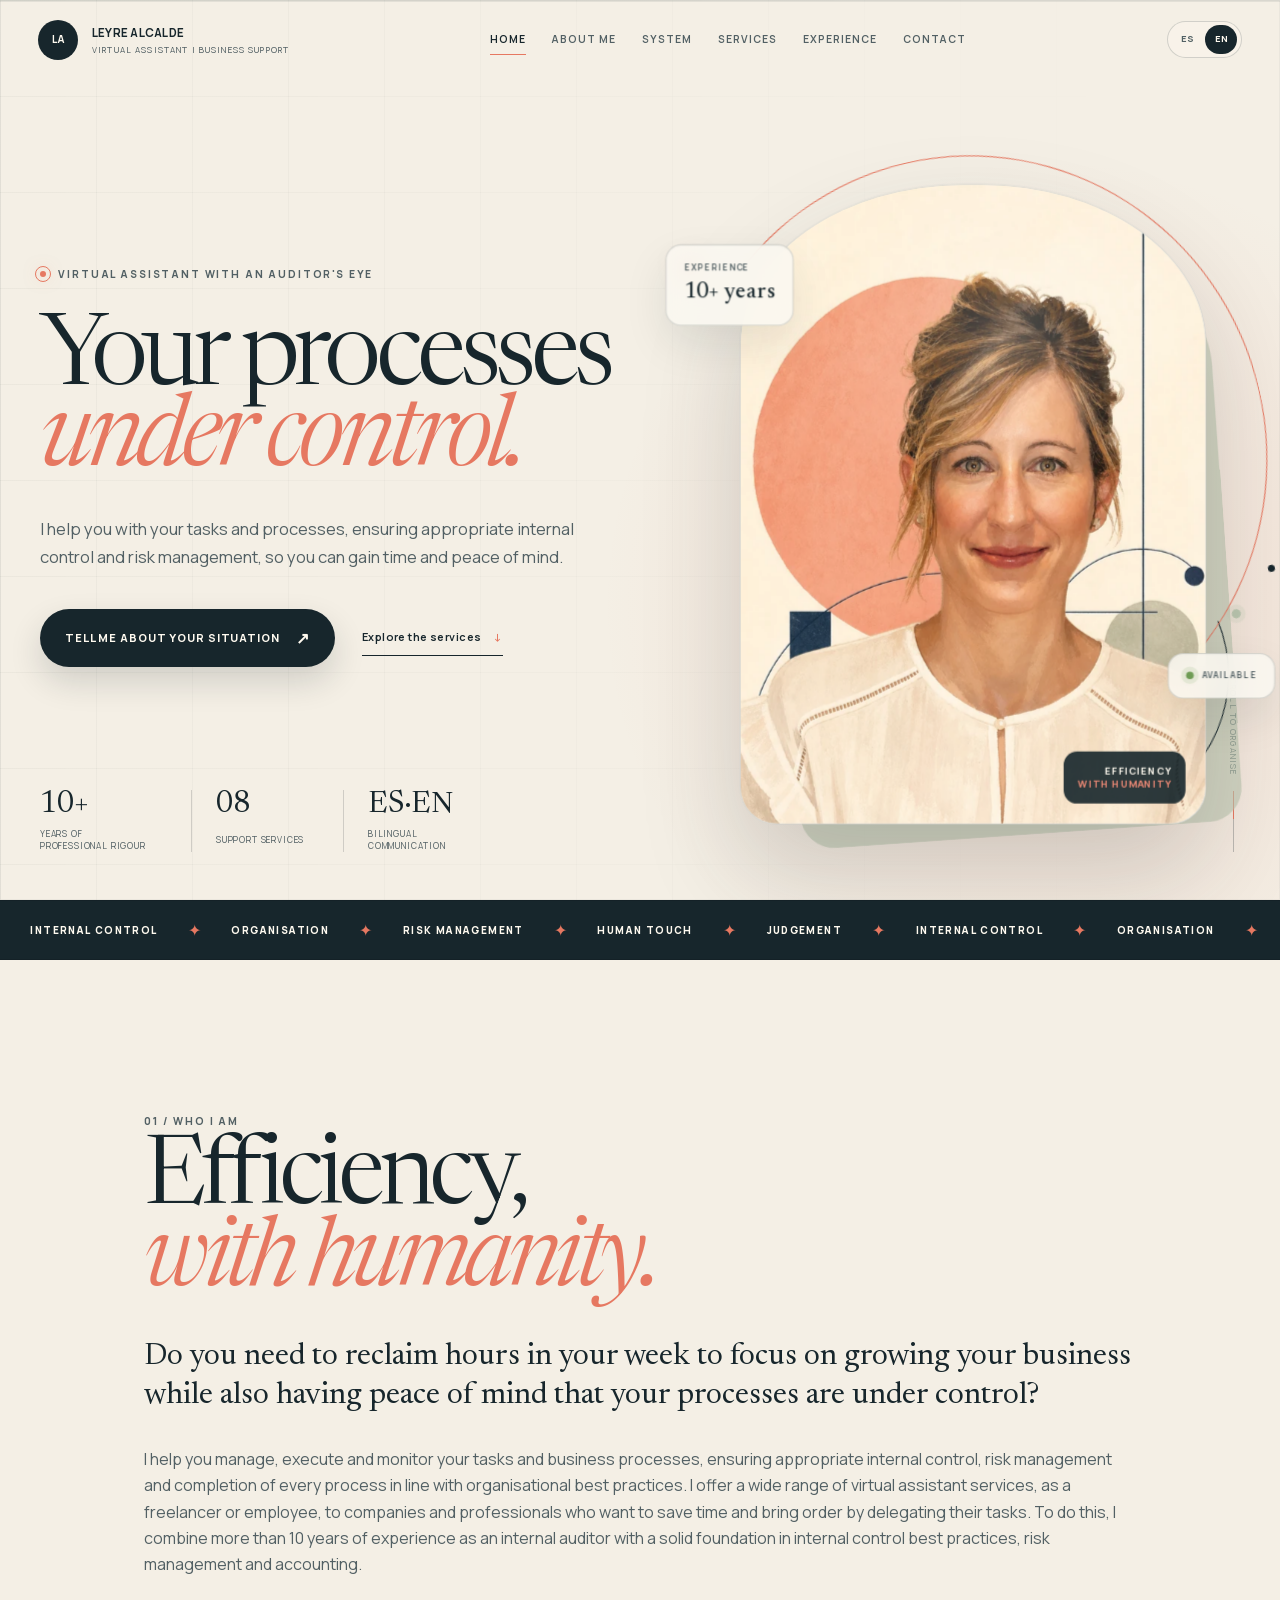
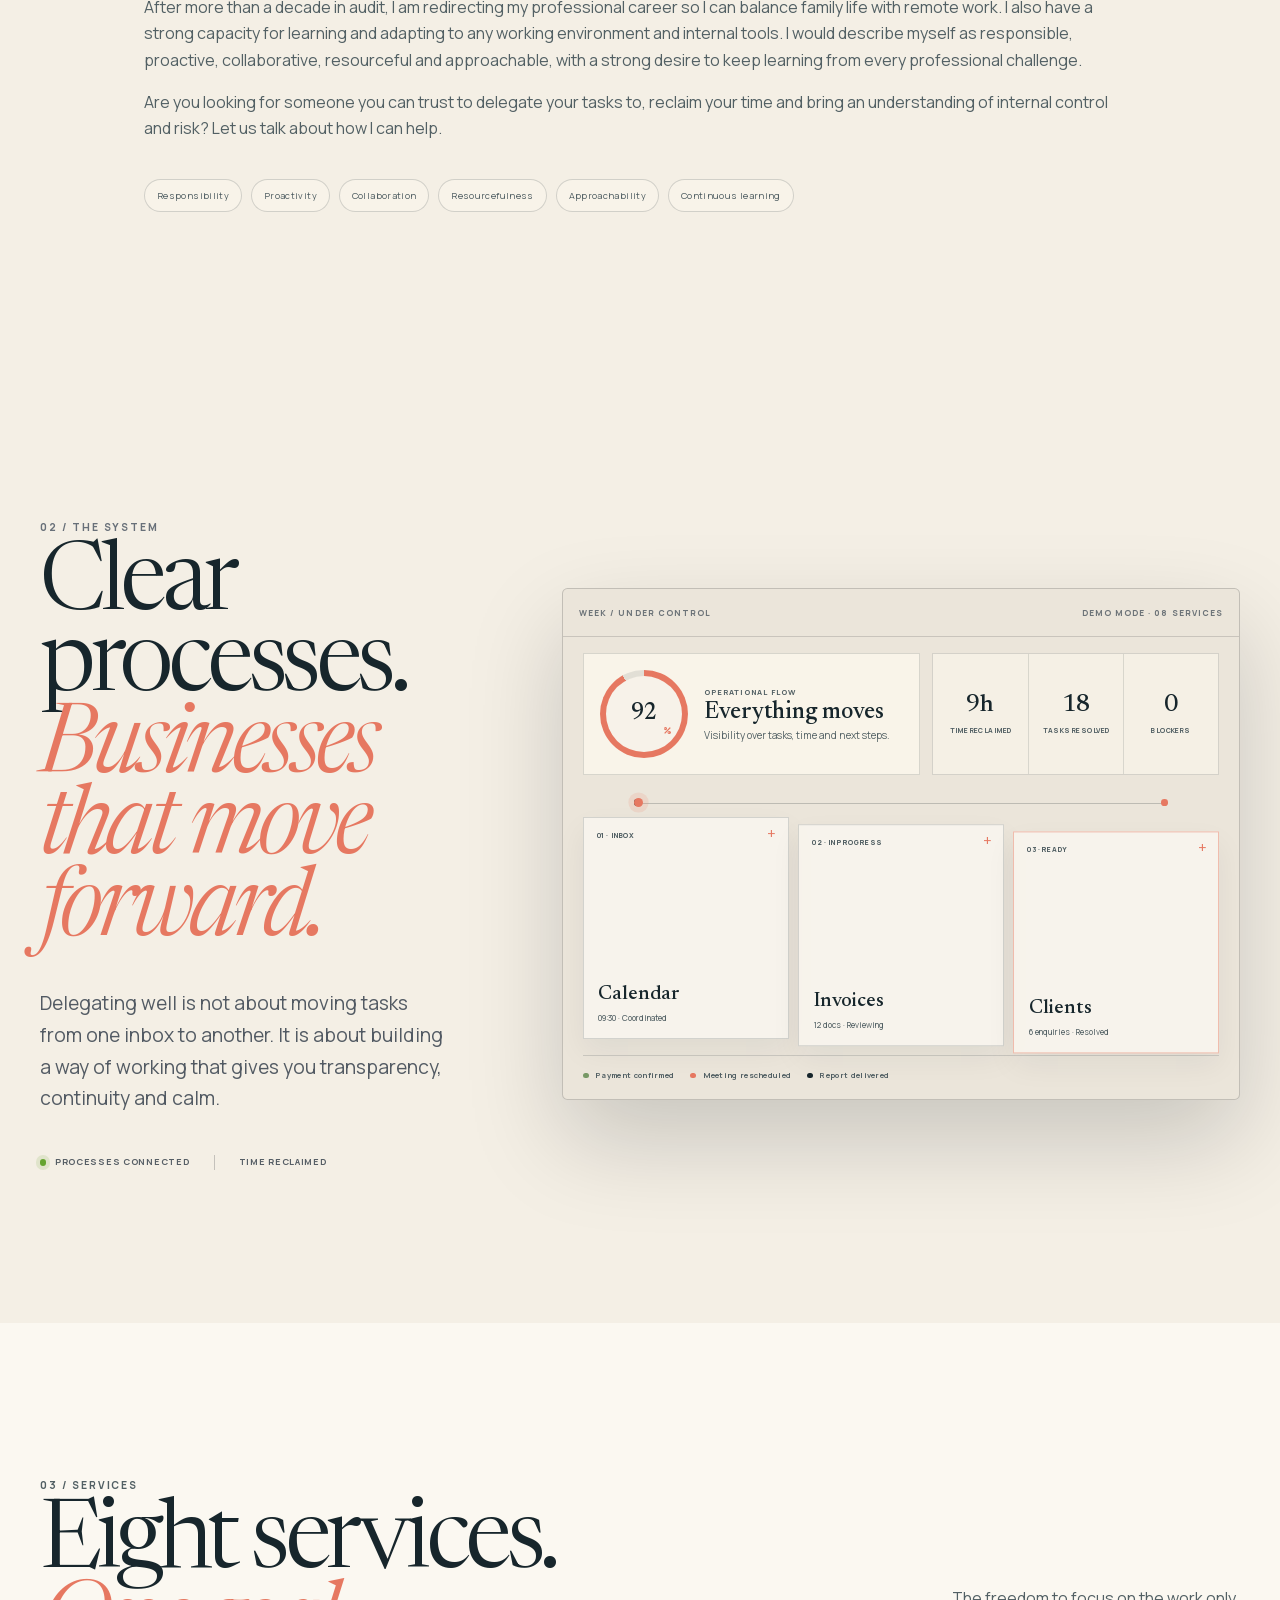
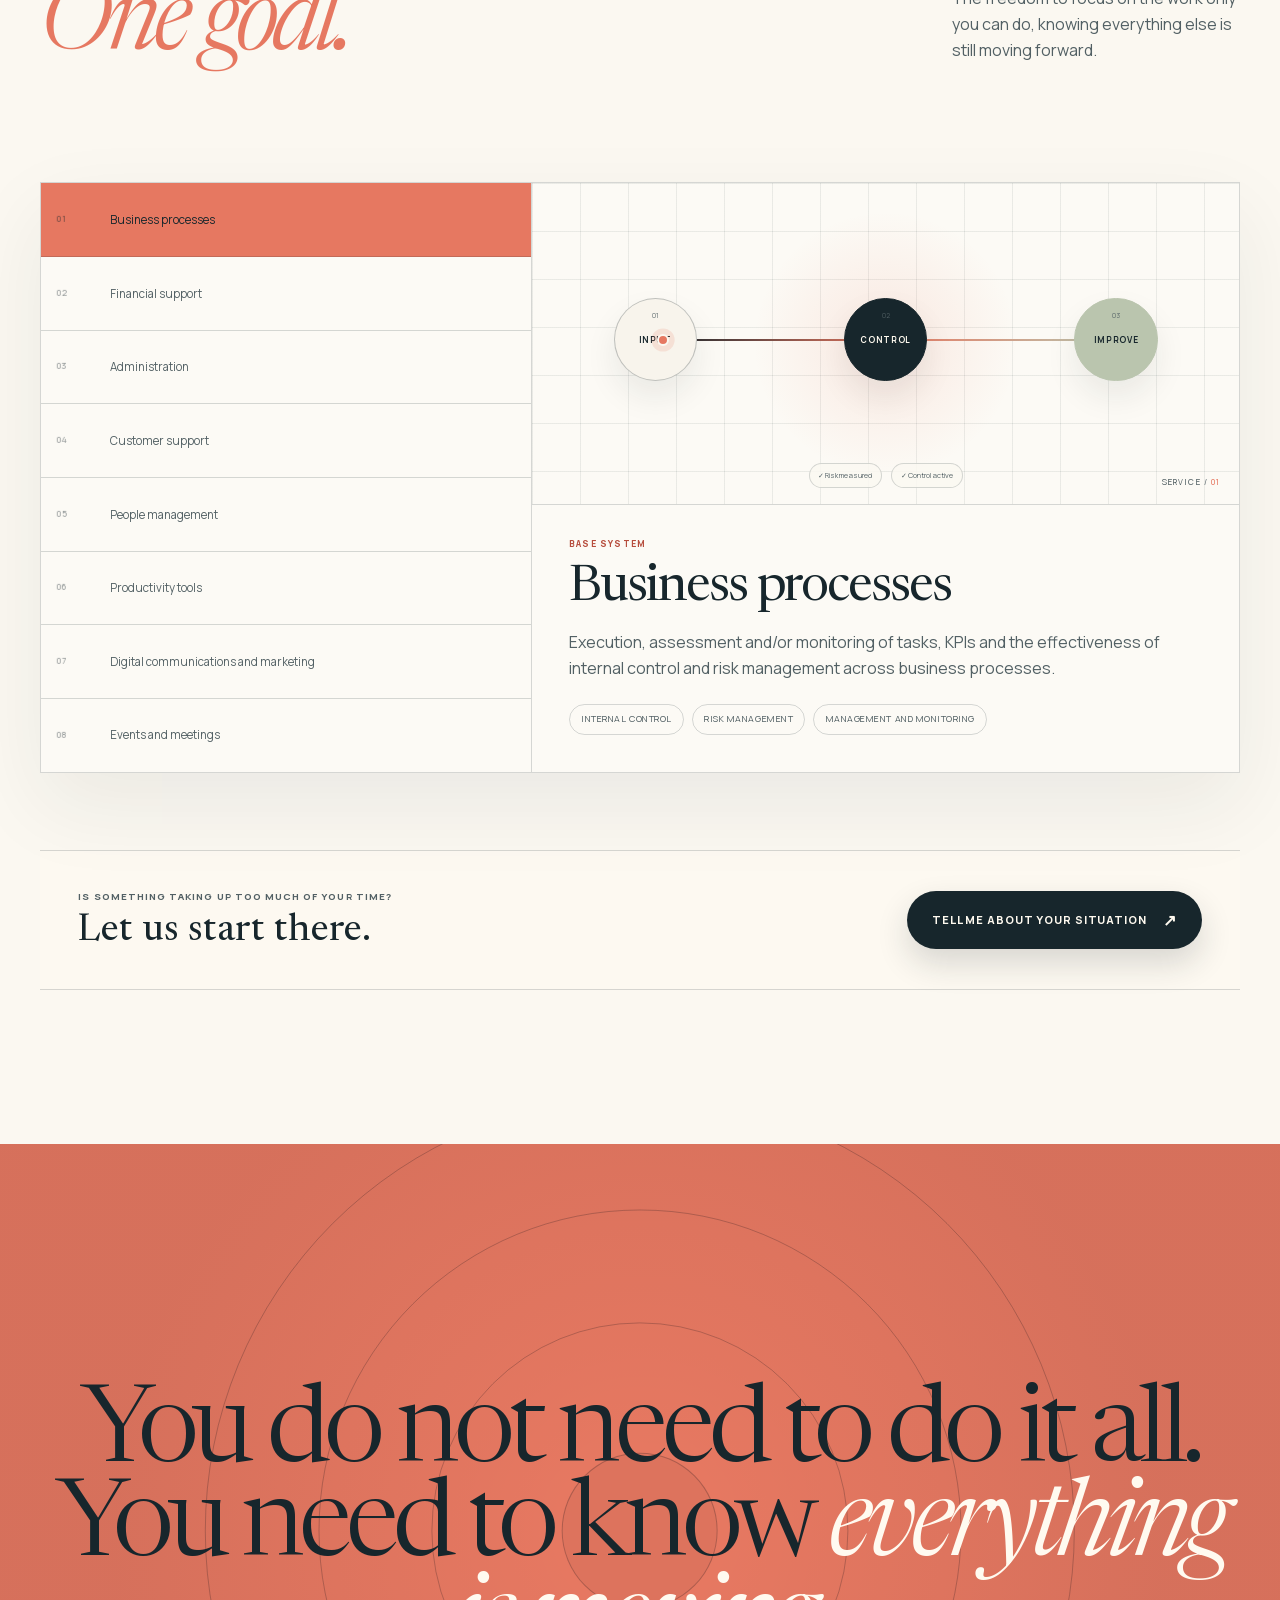
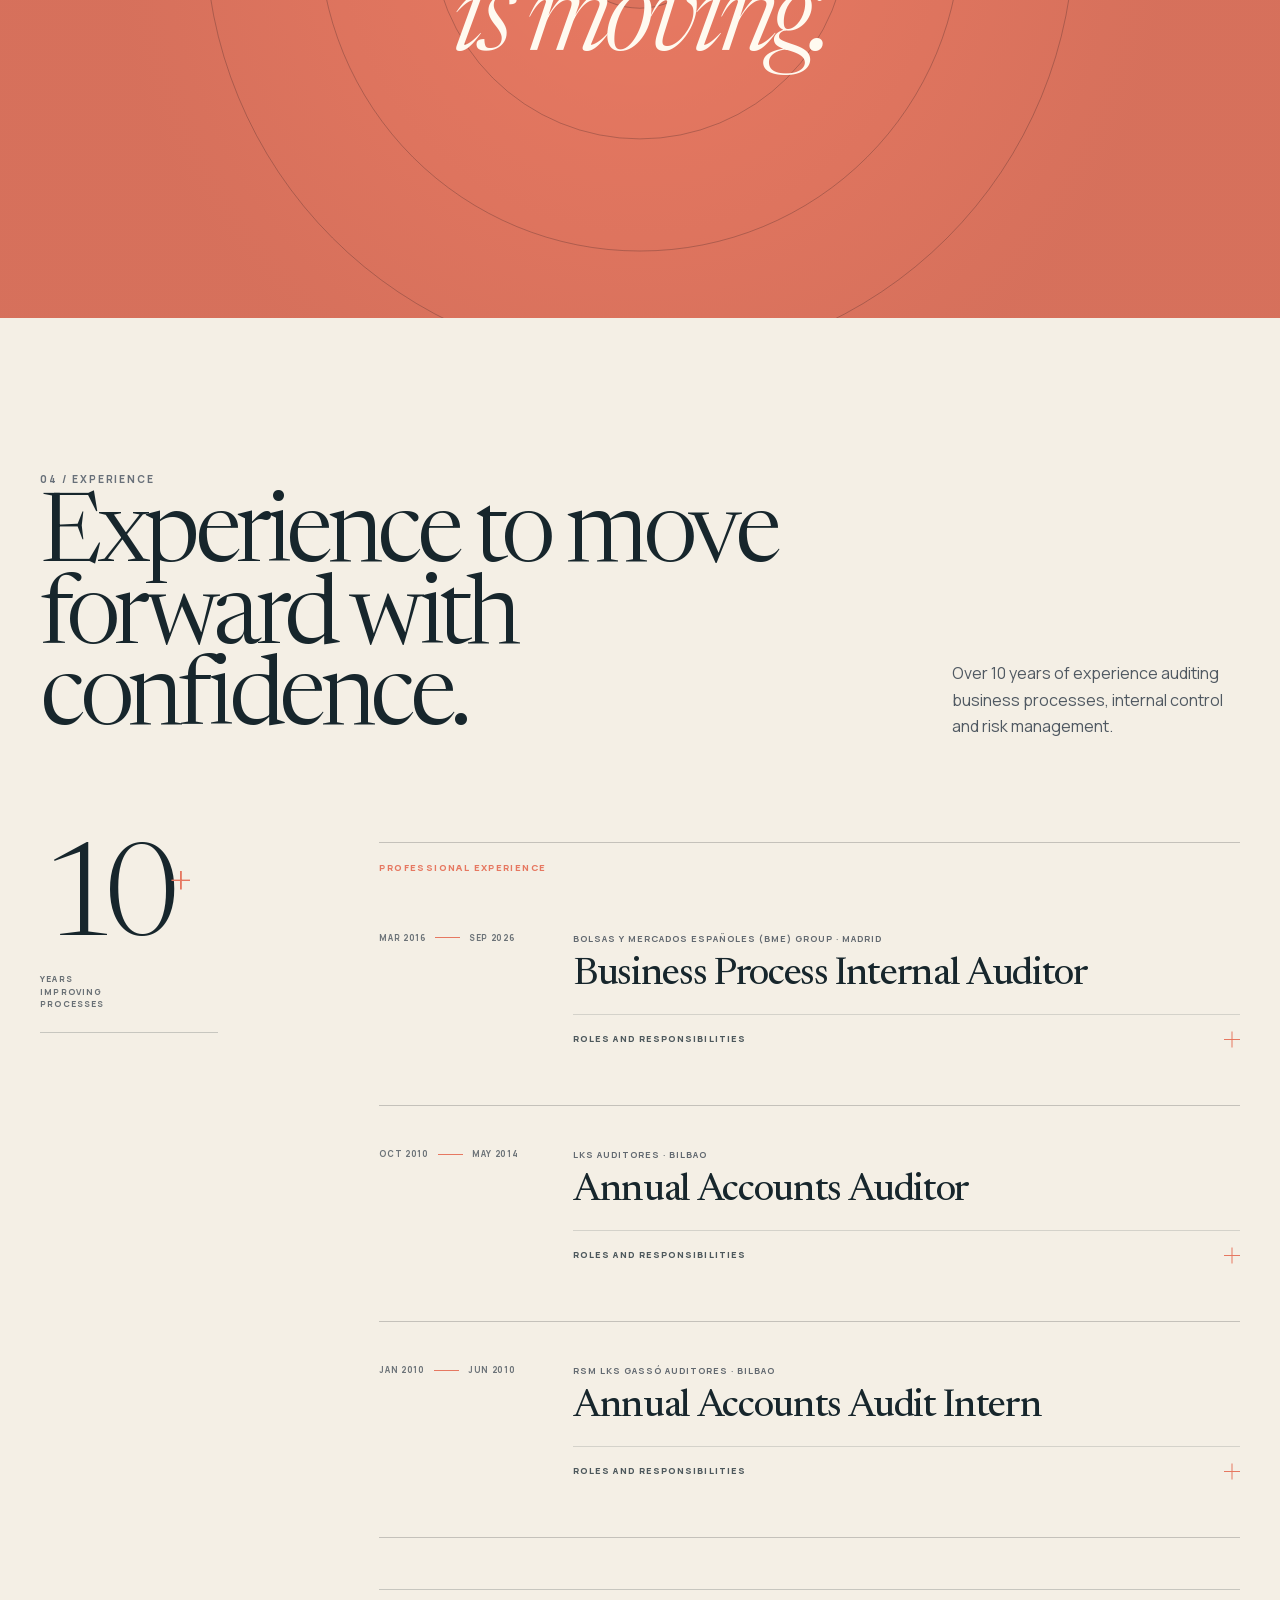
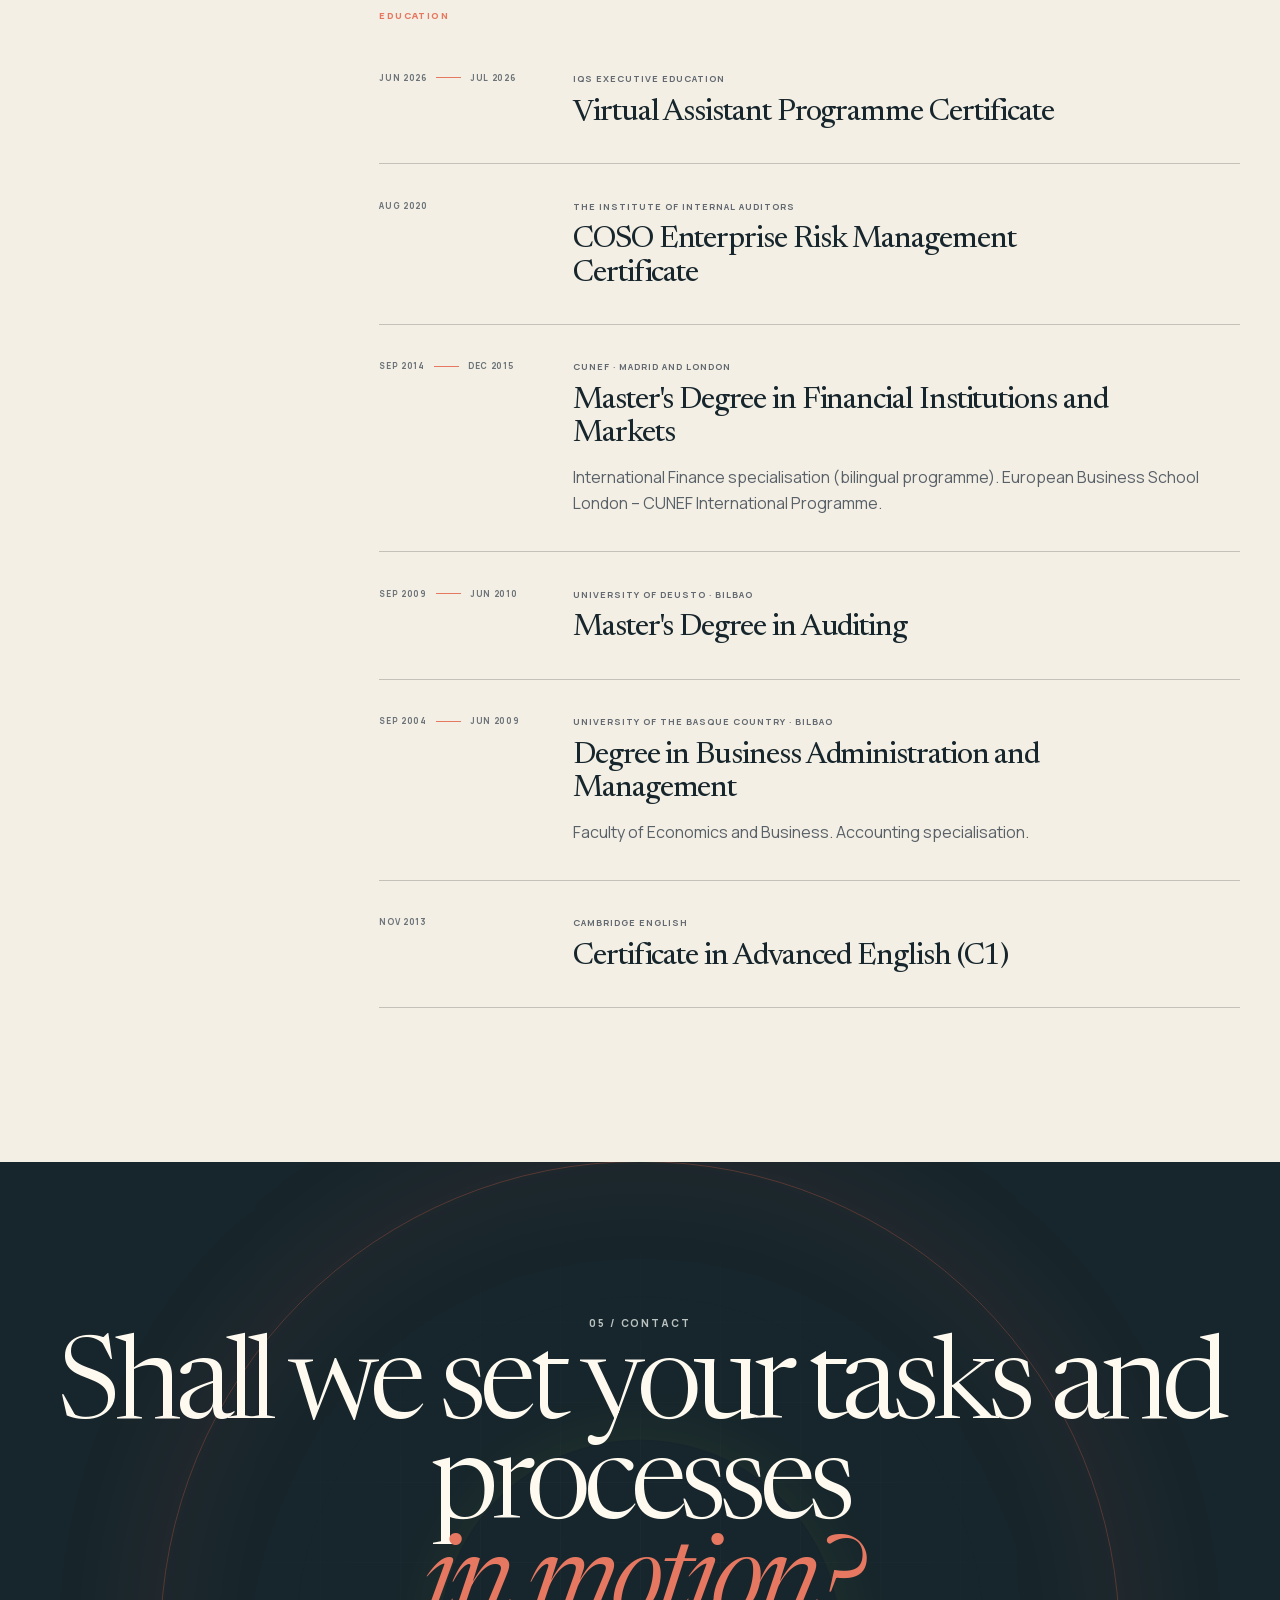
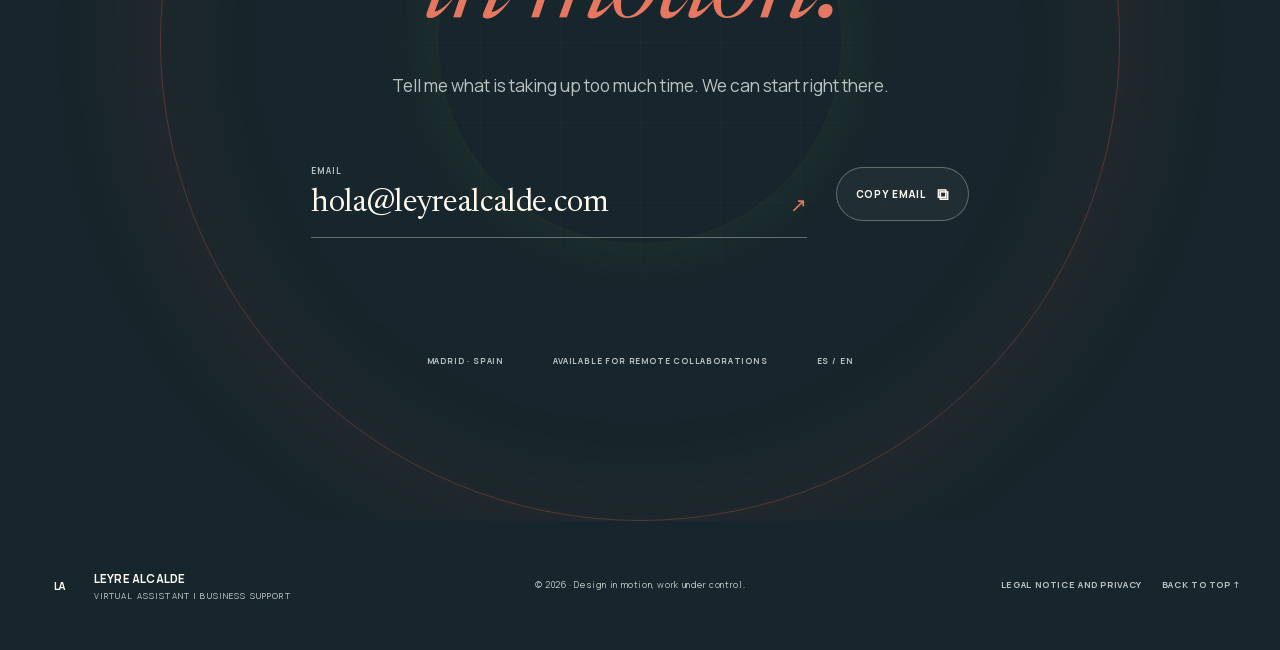
==== commit 977c1273: "Actualizada experiencia" ====
--- a/en/index.html
+++ b/en/index.html
@@ -111,7 +111,7 @@
             <div class="timeline experience-record">
               <p class="timeline-group-label">Professional experience</p>
               <article class="timeline-item reveal">
-                <div class="timeline-date"><span>MAR 2016</span><i></i><span>PRESENT</span></div>
+                <div class="timeline-date"><span>MAR 2016</span><i></i><span>SEP 2026</span></div>
                 <div class="timeline-content"><p>Bolsas y Mercados Españoles (BME) Group · Madrid</p><h3>Business Process Internal Auditor</h3><details class="timeline-details"><summary><span>Roles and responsibilities</span><i aria-hidden="true"></i></summary><ul><li>Contributing to the development of the Annual Internal Audit Plan.</li><li>Assessing risk management, internal control and compliance with regulations and best practices in both financial and non-financial business processes.</li><li>Drafting internal audit reports in accordance with the Global Internal Audit Standards.</li><li>Participating in communications and reporting to official supervisory bodies.</li></ul></details></div>
               </article>
               <article class="timeline-item reveal">
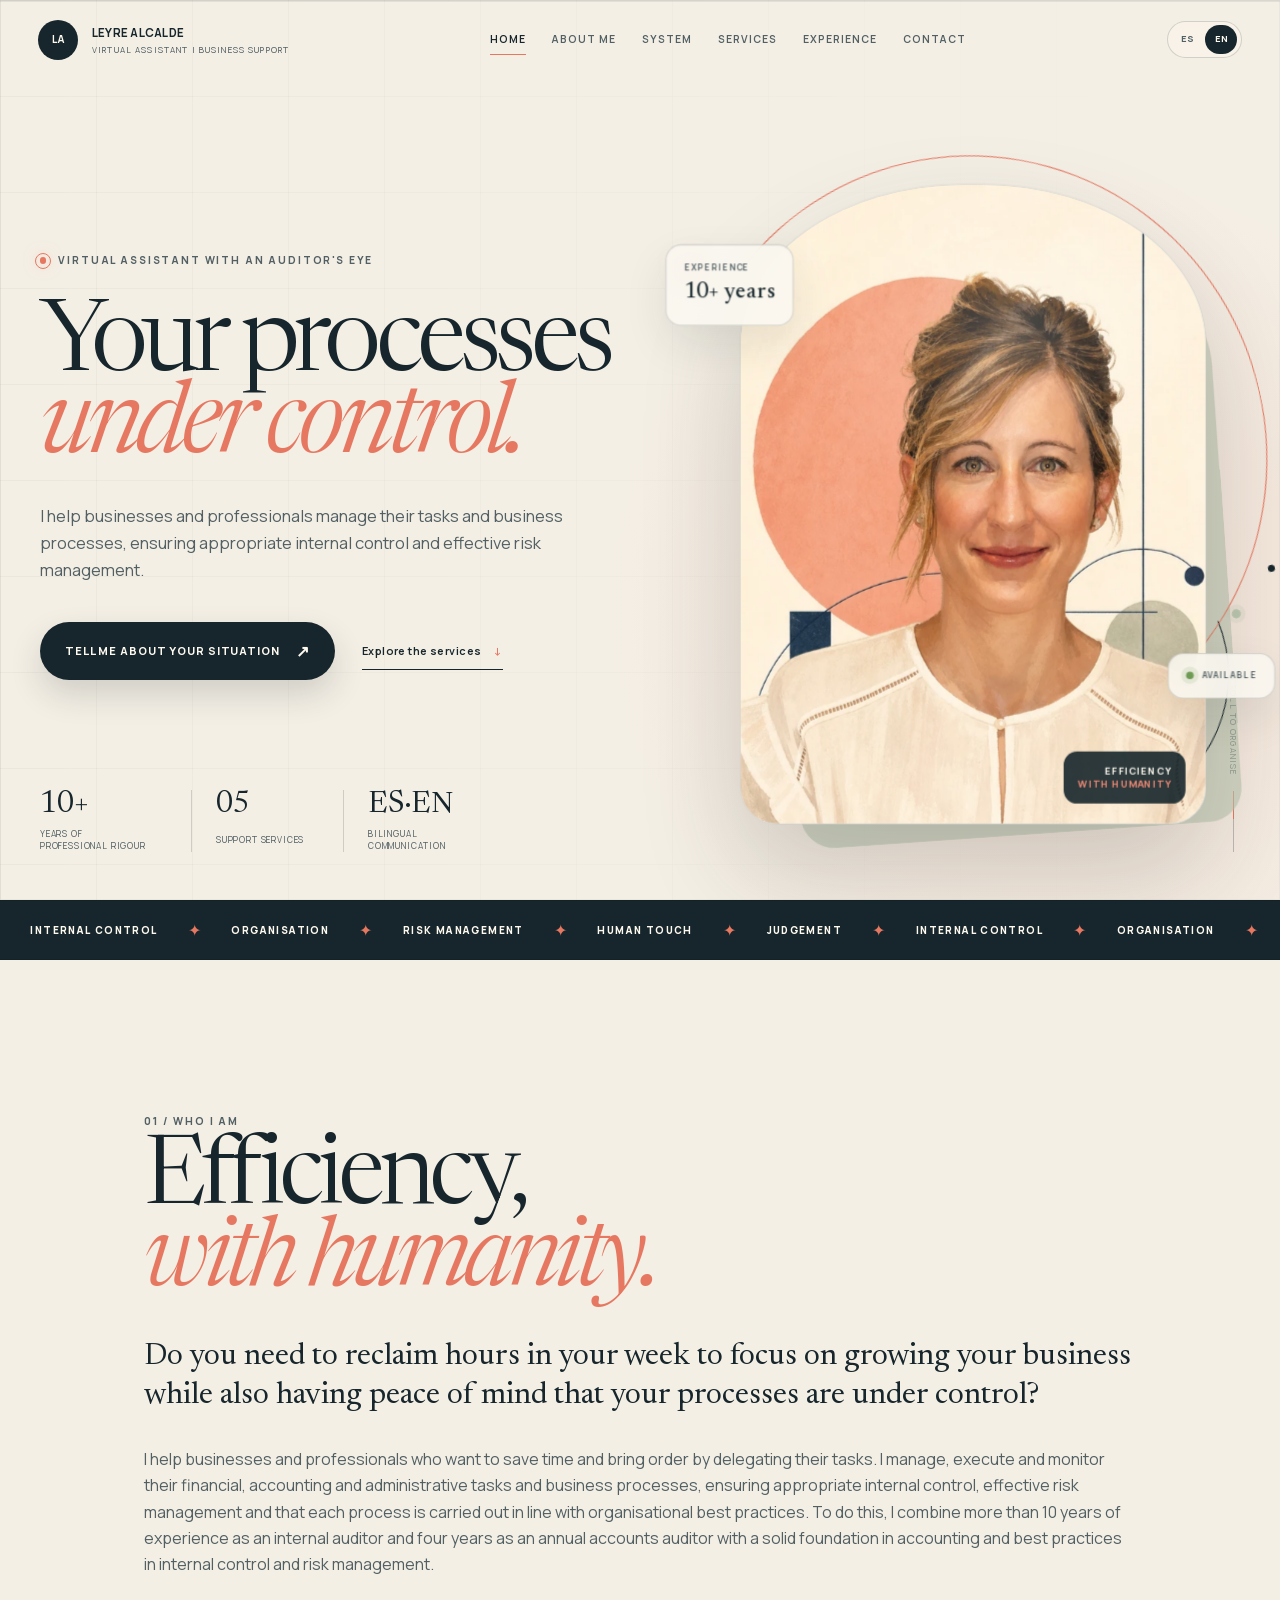
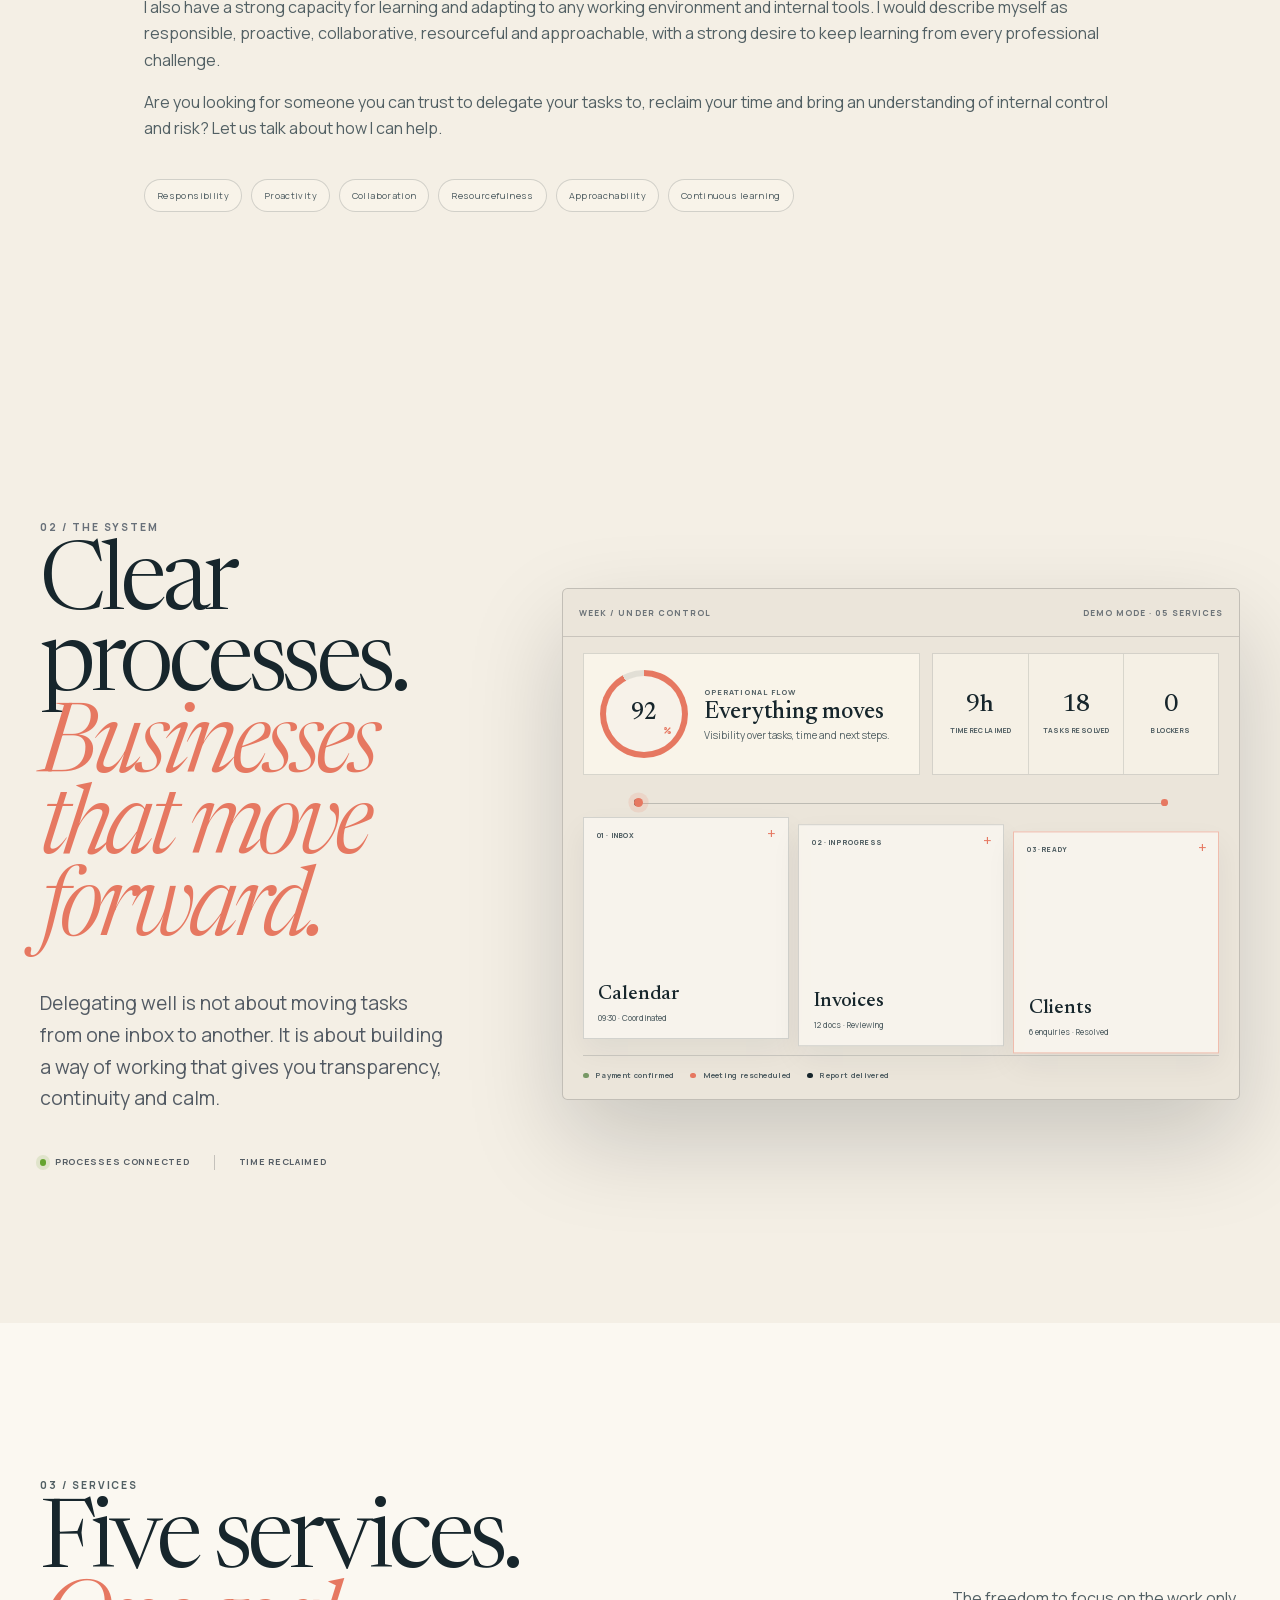
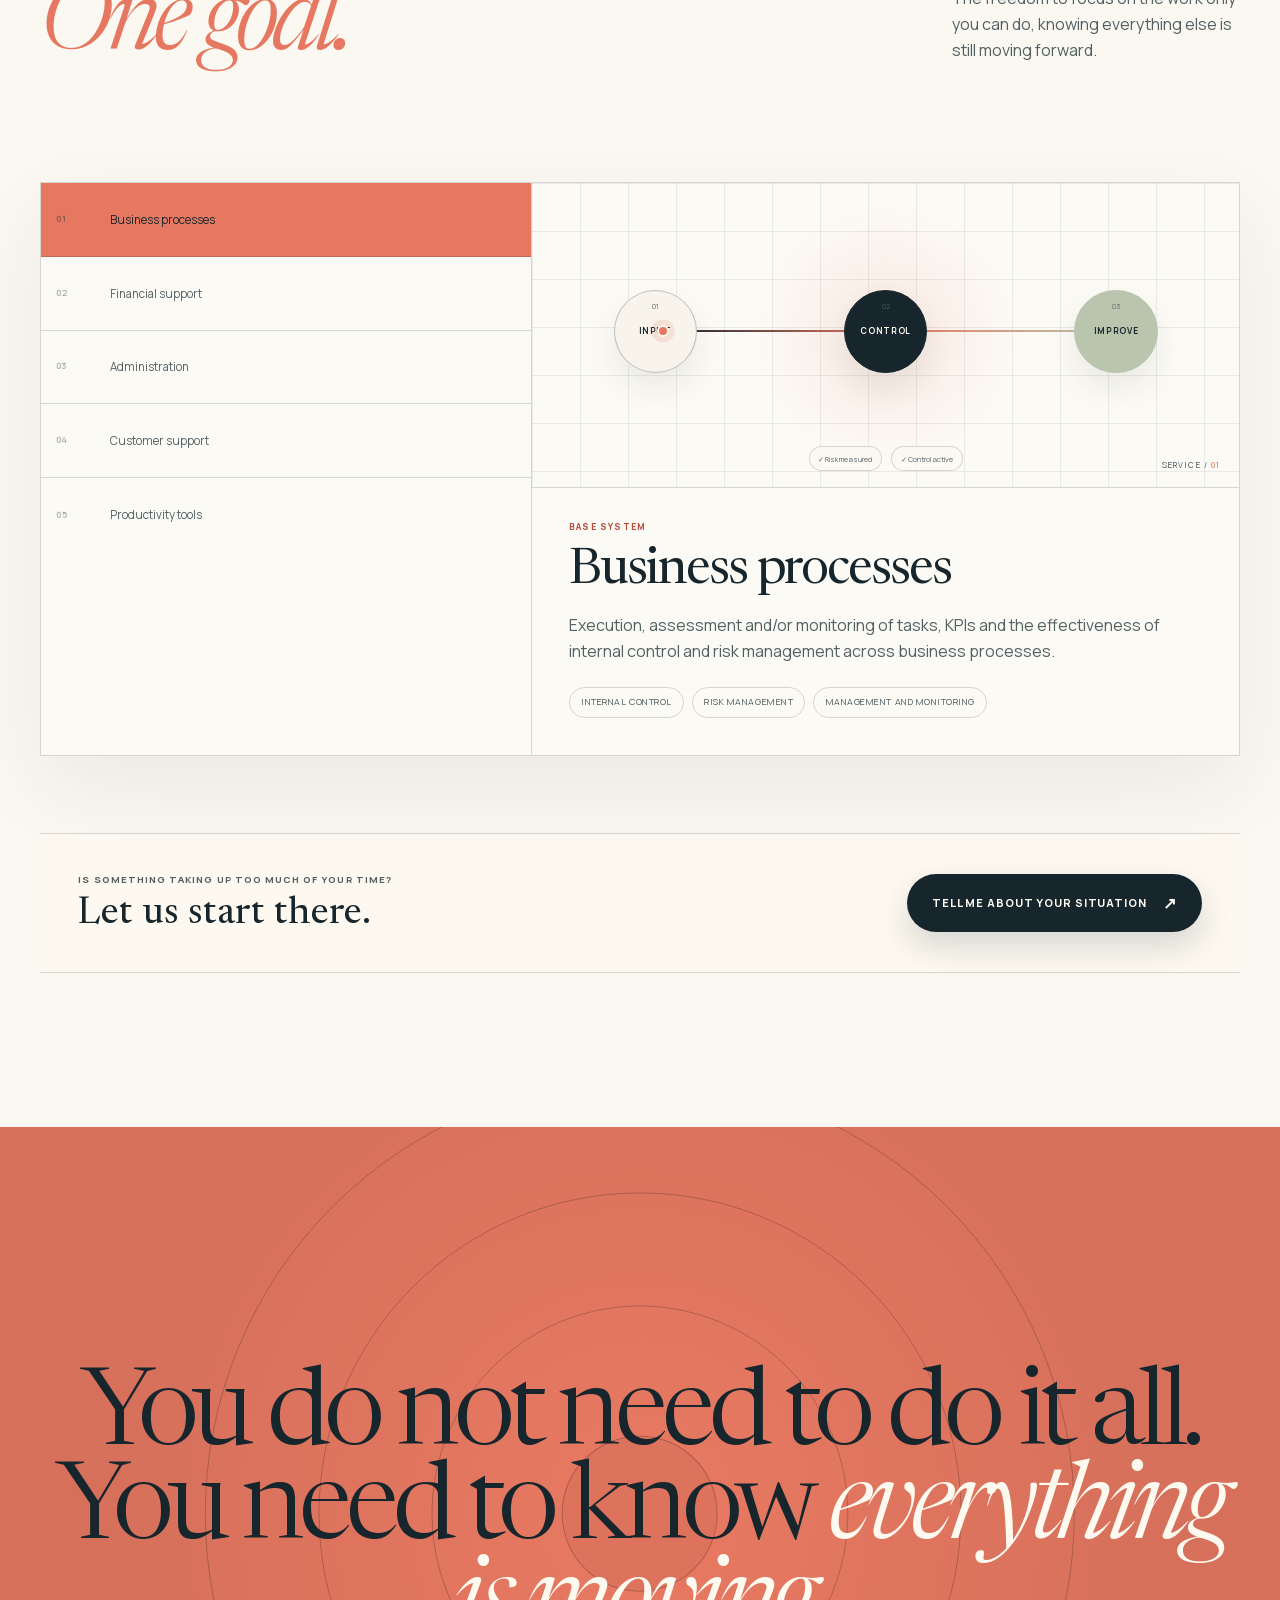
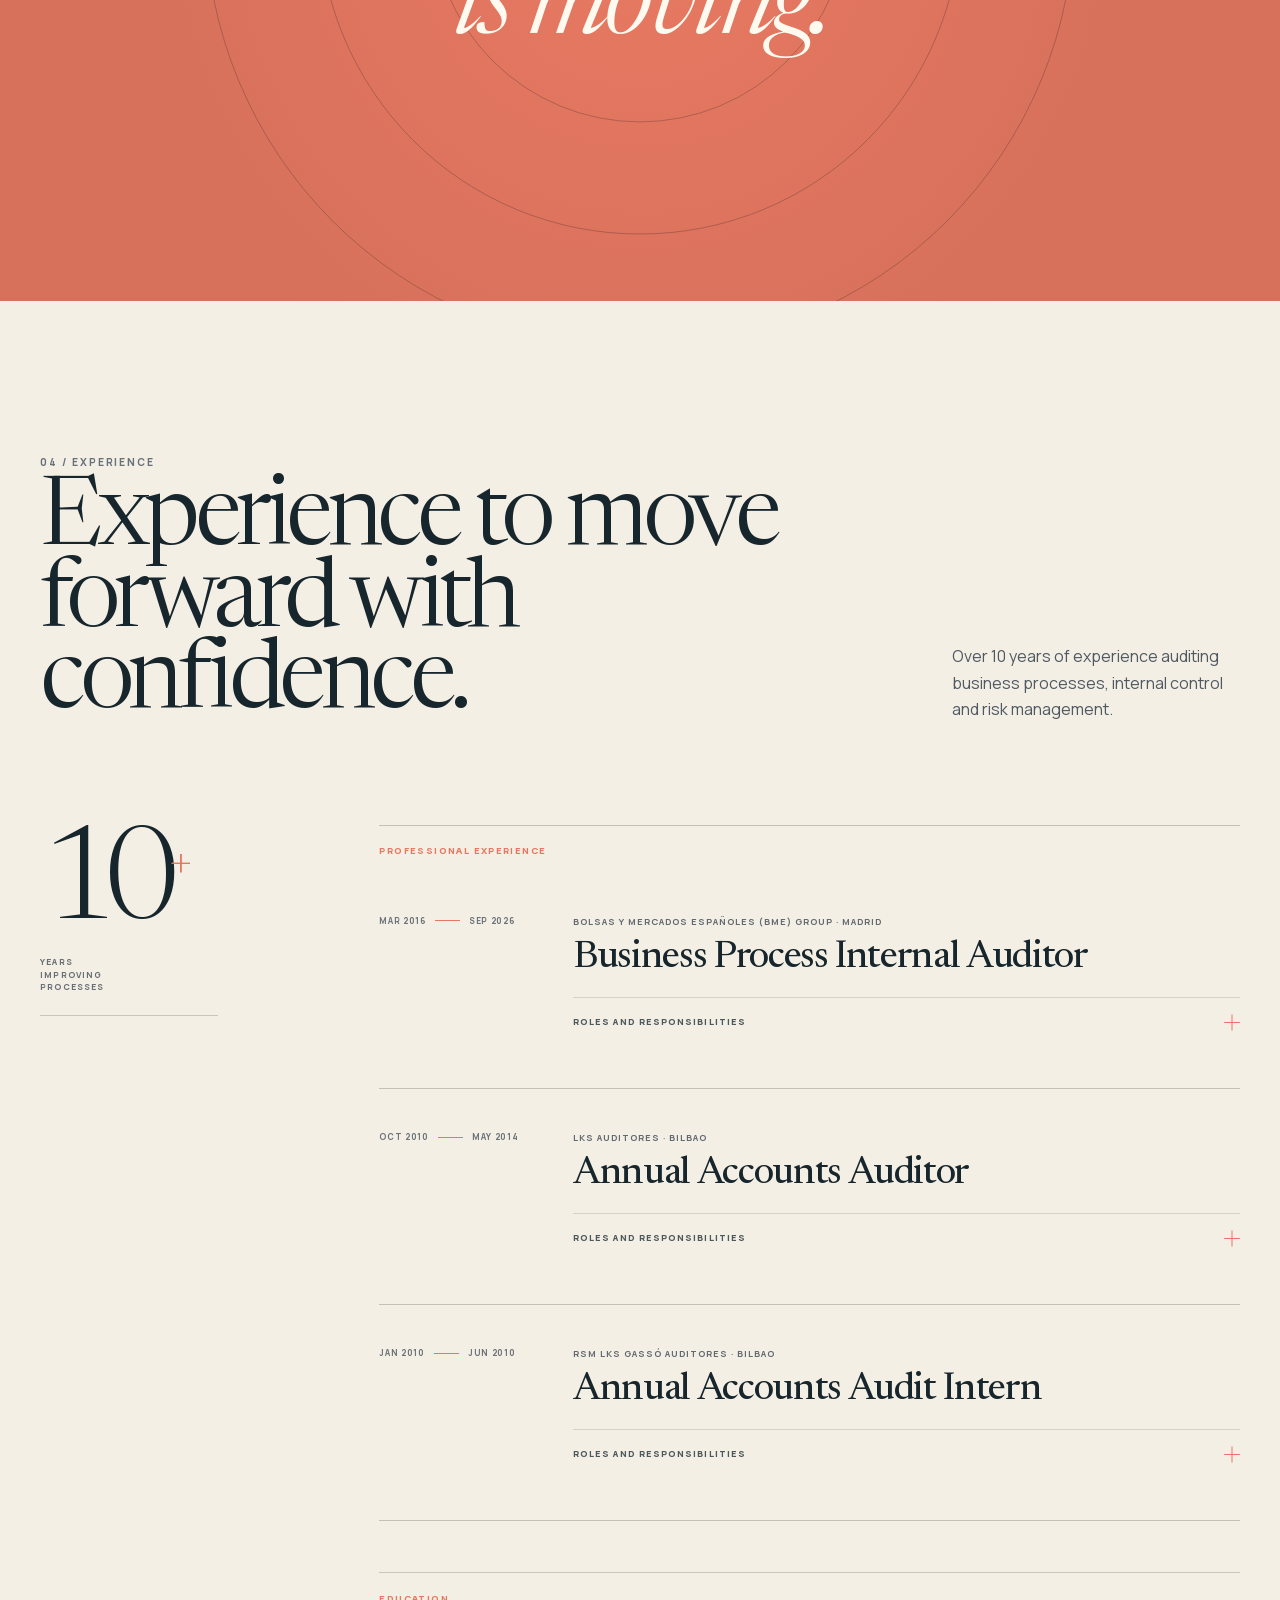
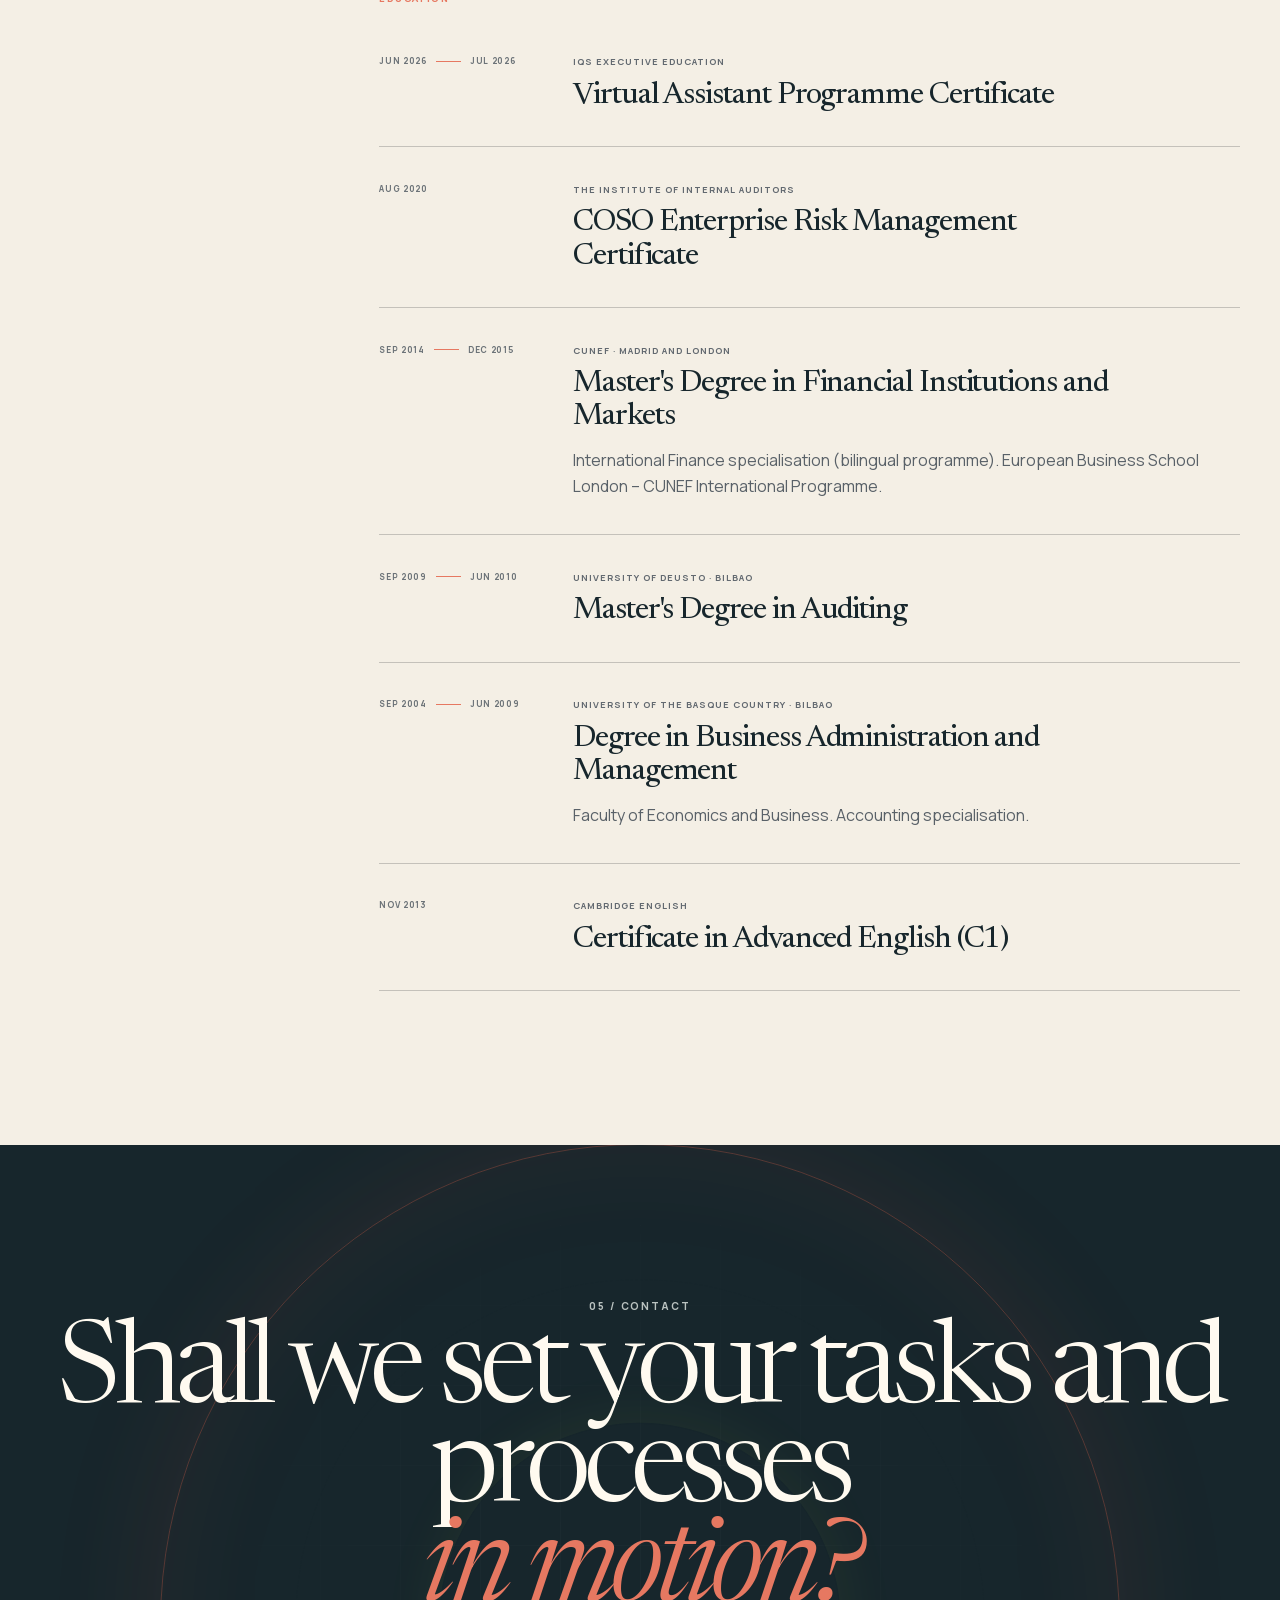
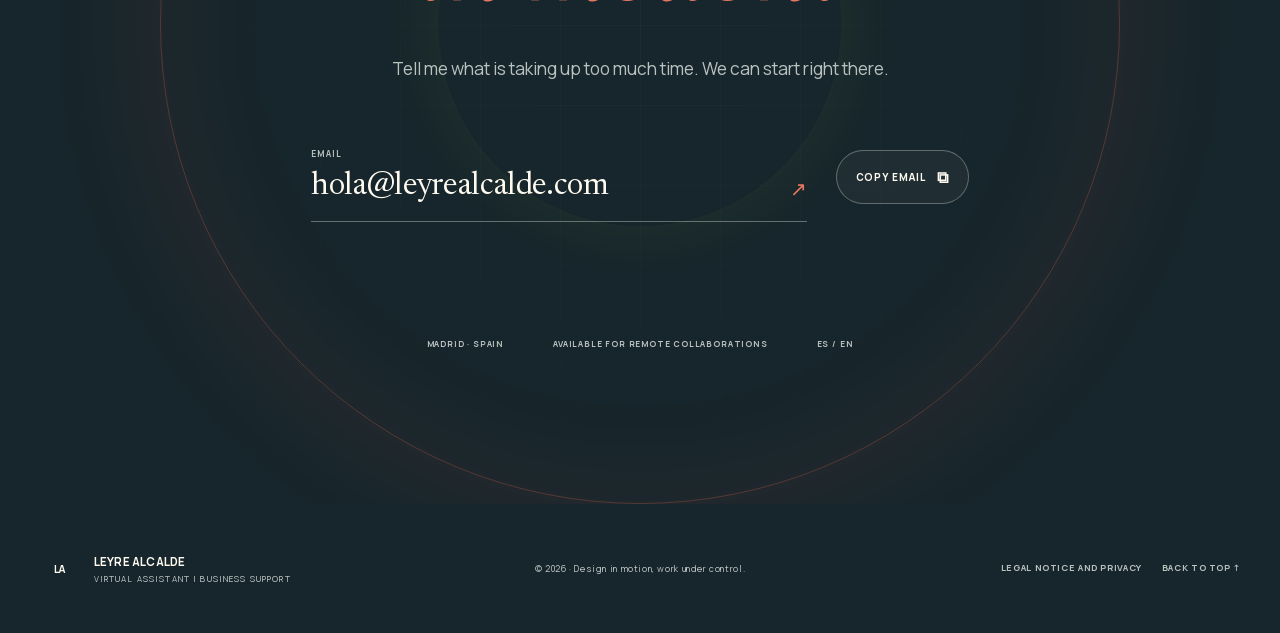
==== commit 231a58e6: "Actualizacion de 8 servicios a solo 5 servicios" ====
--- a/en/index.html
+++ b/en/index.html
@@ -3,13 +3,13 @@
   <head>
     <meta charset="UTF-8" />
     <meta name="viewport" content="width=device-width, initial-scale=1.0" />
-    <meta name="description" content="Leyre Alcalde turns operational chaos into clear processes: virtual assistance, administration, financial support and internal control." />
+    <meta name="description" content="Virtual assistant with over 10 years in auditing. I help organise and monitor your processes so you can save time and work with peace of mind." />
     <meta name="theme-color" content="#f4efe5" />
     <meta name="color-scheme" content="light" />
     <meta property="og:type" content="website" />
     <meta property="og:locale" content="en_GB" />
-    <meta property="og:title" content="Leyre Alcalde — Control in Motion" />
-    <meta property="og:description" content="Your processes under control. Gain time and peace of mind." />
+    <meta property="og:title" content="Leyre Alcalde | Virtual Assistance &amp; Internal Control" />
+    <meta property="og:description" content="Virtual assistant with over 10 years in auditing. I help organise and monitor your processes so you can save time and work with peace of mind." />
     <meta property="og:url" content="https://www.leyrealcalde.com/en/" />
     <meta property="og:image" content="https://www.leyrealcalde.com/assets/images/leyre-portrait-1200.webp" />
     <meta property="og:image:alt" content="Editorial portrait of Leyre Alcalde" />
@@ -25,8 +25,8 @@
     <link rel="stylesheet" href="../assets/css/styles.css?v=20260817-1" />
     <script>document.documentElement.classList.add("js");</script>
     <script src="../assets/vendor/three.min.js" defer></script>
-    <script src="../assets/js/main.js?v=20260806-14" defer></script>
-    <title>Leyre Alcalde — Virtual Assistant | Business Support</title>
+    <script src="../assets/js/main.js?v=20260928-1" defer></script>
+    <title>Leyre Alcalde | Virtual Assistance &amp; Internal Control</title>
   </head>
   <body data-language="en">
     <a class="skip-link" href="#contenido">Skip to content</a>
@@ -47,7 +47,7 @@
           <div class="hero-copy">
             <p class="eyebrow hero-enter"><span class="live-dot" aria-hidden="true"></span> Virtual assistant with an auditor's eye</p>
             <h1 id="hero-title" class="hero-enter hero-enter-2"><span>Your processes</span><span class="outline-word">under control.</span></h1>
-            <p class="hero-lede hero-enter hero-enter-3">I help you with your tasks and processes, ensuring appropriate internal control and risk management, so you can gain time and peace of mind.</p>
+            <p class="hero-lede hero-enter hero-enter-3">I help businesses and professionals manage their tasks and business processes, ensuring appropriate internal control and effective risk management.</p>
             <div class="hero-actions hero-enter hero-enter-4"><a class="button button-signal magnetic" href="#contacto"><span>Tell me about your situation</span><i aria-hidden="true">↗</i></a><a class="text-link" href="#servicios">Explore the services <i aria-hidden="true">↓</i></a></div>
           </div>
           <div class="hero-portrait hero-enter hero-enter-3" data-portrait>
@@ -55,44 +55,38 @@
             <div class="hero-portrait-card" data-depth="photo"><picture><source type="image/webp" srcset="../assets/images/leyre-portrait-640.webp 640w, ../assets/images/leyre-portrait-960.webp 960w, ../assets/images/leyre-portrait-1200.webp 1003w" sizes="(max-width: 840px) 82vw, 40vw" /><img src="../assets/images/leyre-portrait-fallback.jpg" width="1003" height="1568" alt="Editorial portrait of Leyre Alcalde" fetchpriority="high" decoding="async" /></picture><div class="portrait-light-layer" aria-hidden="true"></div><p class="portrait-caption">Efficiency<br /><em>with humanity</em></p></div>
             <div class="portrait-float-card portrait-float-a" data-depth="front"><small>Experience</small><strong>10+ years</strong></div><div class="portrait-float-card portrait-float-b" data-depth="front"><span></span><small>Available</small></div>
           </div>
-          <dl class="hero-metrics hero-enter hero-enter-4" aria-label="Professional summary"><div><dt data-count="10">10+</dt><dd>Years of professional rigour</dd></div><div><dt>08</dt><dd>Support services</dd></div><div><dt>ES·EN</dt><dd>Bilingual communication</dd></div></dl>
+          <dl class="hero-metrics hero-enter hero-enter-4" aria-label="Professional summary"><div><dt data-count="10">10+</dt><dd>Years of professional rigour</dd></div><div><dt>05</dt><dd>Support services</dd></div><div><dt>ES·EN</dt><dd>Bilingual communication</dd></div></dl>
         </div>
         <a class="scroll-cue" href="#sistema"><span>Scroll to organise</span><i aria-hidden="true"></i></a>
       </section>
 
       <div class="signal-strip" aria-hidden="true"><div class="signal-track"><span>INTERNAL CONTROL</span><i>✦</i><span>ORGANISATION</span><i>✦</i><span>RISK MANAGEMENT</span><i>✦</i><span>HUMAN TOUCH</span><i>✦</i><span>JUDGEMENT</span><i>✦</i><span>INTERNAL CONTROL</span><i>✦</i><span>ORGANISATION</span><i>✦</i><span>RISK MANAGEMENT</span><i>✦</i><span>HUMAN TOUCH</span><i>✦</i><span>JUDGEMENT</span><i>✦</i></div></div>
 
-      <section class="human section-pad" id="sobre-leyre" aria-labelledby="human-title"><div class="section-shell human-grid"><div class="portrait-system reveal"><div class="portrait-frame"><picture><source type="image/webp" srcset="../assets/images/leyre-portrait-640.webp 640w, ../assets/images/leyre-portrait-960.webp 960w, ../assets/images/leyre-portrait-1200.webp 1003w" sizes="(max-width: 760px) 90vw, 42vw" /><img src="../assets/images/leyre-portrait-fallback.jpg" width="1003" height="1568" loading="lazy" decoding="async" alt="Editorial portrait of Leyre Alcalde" /></picture><div class="portrait-scan" aria-hidden="true"></div><div class="portrait-data" aria-hidden="true"><span>LA / 001</span><span>MADRID</span></div></div><p>RESPONSIBILITY · DEDICATION · COMMITMENT · CONSISTENCY · COLLABORATION · HUMAN TOUCH</p></div><div class="human-copy reveal"><p class="section-kicker">01 / WHO I AM</p><h2 id="human-title">Efficiency,<br /><em>with humanity.</em></h2><p class="large-copy">Do you need to reclaim hours in your week to focus on growing your business while also having peace of mind that your processes are under control?</p><p>I help you manage, execute and monitor your tasks and business processes, ensuring appropriate internal control, risk management and completion of every process in line with organisational best practices. I offer a wide range of virtual assistant services, as a freelancer or employee, to companies and professionals who want to save time and bring order by delegating their tasks. To do this, I combine more than 10 years of experience as an internal auditor with a solid foundation in internal control best practices, risk management and accounting.</p><p>After more than a decade in audit, I am redirecting my professional career so I can balance family life with remote work. I also have a strong capacity for learning and adapting to any working environment and internal tools. I would describe myself as responsible, proactive, collaborative, resourceful and approachable, with a strong desire to keep learning from every professional challenge.</p><p>Are you looking for someone you can trust to delegate your tasks to, reclaim your time and bring an understanding of internal control and risk? Let us talk about how I can help.</p><div class="tool-stack" aria-label="Professional qualities"><span>Responsibility</span><span>Proactivity</span><span>Collaboration</span><span>Resourcefulness</span><span>Approachability</span><span>Continuous learning</span></div></div></div></section>
+      <section class="human section-pad" id="sobre-leyre" aria-labelledby="human-title"><div class="section-shell human-grid"><div class="portrait-system reveal"><div class="portrait-frame"><picture><source type="image/webp" srcset="../assets/images/leyre-portrait-640.webp 640w, ../assets/images/leyre-portrait-960.webp 960w, ../assets/images/leyre-portrait-1200.webp 1003w" sizes="(max-width: 760px) 90vw, 42vw" /><img src="../assets/images/leyre-portrait-fallback.jpg" width="1003" height="1568" loading="lazy" decoding="async" alt="Editorial portrait of Leyre Alcalde" /></picture><div class="portrait-scan" aria-hidden="true"></div><div class="portrait-data" aria-hidden="true"><span>LA / 001</span><span>MADRID</span></div></div><p>RESPONSIBILITY · DEDICATION · COMMITMENT · CONSISTENCY · COLLABORATION · HUMAN TOUCH</p></div><div class="human-copy reveal"><p class="section-kicker">01 / WHO I AM</p><h2 id="human-title">Efficiency,<br /><em>with humanity.</em></h2><p class="large-copy">Do you need to reclaim hours in your week to focus on growing your business while also having peace of mind that your processes are under control?</p><p>I help businesses and professionals who want to save time and bring order by delegating their tasks. I manage, execute and monitor their financial, accounting and administrative tasks and business processes, ensuring appropriate internal control, effective risk management and that each process is carried out in line with organisational best practices. To do this, I combine more than 10 years of experience as an internal auditor and four years as an annual accounts auditor with a solid foundation in accounting and best practices in internal control and risk management.</p><p>I also have a strong capacity for learning and adapting to any working environment and internal tools. I would describe myself as responsible, proactive, collaborative, resourceful and approachable, with a strong desire to keep learning from every professional challenge.</p><p>Are you looking for someone you can trust to delegate your tasks to, reclaim your time and bring an understanding of internal control and risk? Let us talk about how I can help.</p><div class="tool-stack" aria-label="Professional qualities"><span>Responsibility</span><span>Proactivity</span><span>Collaboration</span><span>Resourcefulness</span><span>Approachability</span><span>Continuous learning</span></div></div></div></section>
 
       <section class="system section-pad" id="sistema" aria-labelledby="system-title" data-system-section>
         <div class="section-shell system-grid">
           <div class="system-copy reveal"><p class="section-kicker">02 / THE SYSTEM</p><h2 id="system-title">Clear processes.<br /><em>Businesses that move forward.</em></h2><p class="system-lede">Delegating well is not about moving tasks from one inbox to another. It is about building a way of working that gives you transparency, continuity and calm.</p><div class="system-status" aria-label="System status"><span><i></i> Processes connected</span><span>Time reclaimed</span></div></div>
-          <div class="order-board reveal" data-order-board aria-label="Visual simulation of an organised working week"><div class="board-head"><span>WEEK / UNDER CONTROL</span><span>DEMO MODE · 08 SERVICES</span></div><div class="board-dashboard"><div class="board-score"><div class="score-ring"><strong>92</strong><span>%</span></div><div><small>Operational flow</small><strong>Everything moves</strong><p>Visibility over tasks, time and next steps.</p></div></div><div class="board-kpis"><div><strong>9h</strong><span>Time reclaimed</span></div><div><strong>18</strong><span>Tasks resolved</span></div><div><strong>0</strong><span>Blockers</span></div></div></div><div class="board-flow" role="group" aria-label="Weekly flow details"><div class="flow-line"><i></i></div><button class="flow-card" type="button" aria-expanded="false" aria-controls="flow-detail-calendar" data-flow-card><span>01 · INBOX</span><i class="flow-toggle" aria-hidden="true">+</i><span class="flow-detail" id="flow-detail-calendar">Appointments, reminders and priorities brought together so every day starts clearly.</span><strong>Calendar</strong><small>09:30 · Coordinated</small></button><button class="flow-card" type="button" aria-expanded="false" aria-controls="flow-detail-invoices" data-flow-card><span>02 · IN PROGRESS</span><i class="flow-toggle" aria-hidden="true">+</i><span class="flow-detail" id="flow-detail-invoices">Documents reviewed, due dates tracked and payments ready for follow-up.</span><strong>Invoices</strong><small>12 docs · Reviewing</small></button><button class="flow-card" type="button" aria-expanded="false" aria-controls="flow-detail-clients" data-flow-card><span>03 · READY</span><i class="flow-toggle" aria-hidden="true">+</i><span class="flow-detail" id="flow-detail-clients">Enquiries organised, replies coordinated and every conversation given a clear next step.</span><strong>Clients</strong><small>6 enquiries · Resolved</small></button></div><div class="board-feed"><span><i></i>Payment confirmed</span><span><i></i>Meeting rescheduled</span><span><i></i>Report delivered</span></div></div>
+          <div class="order-board reveal" data-order-board aria-label="Visual simulation of an organised working week"><div class="board-head"><span>WEEK / UNDER CONTROL</span><span>DEMO MODE · 05 SERVICES</span></div><div class="board-dashboard"><div class="board-score"><div class="score-ring"><strong>92</strong><span>%</span></div><div><small>Operational flow</small><strong>Everything moves</strong><p>Visibility over tasks, time and next steps.</p></div></div><div class="board-kpis"><div><strong>9h</strong><span>Time reclaimed</span></div><div><strong>18</strong><span>Tasks resolved</span></div><div><strong>0</strong><span>Blockers</span></div></div></div><div class="board-flow" role="group" aria-label="Weekly flow details"><div class="flow-line"><i></i></div><button class="flow-card" type="button" aria-expanded="false" aria-controls="flow-detail-calendar" data-flow-card><span>01 · INBOX</span><i class="flow-toggle" aria-hidden="true">+</i><span class="flow-detail" id="flow-detail-calendar">Appointments, reminders and priorities brought together so every day starts clearly.</span><strong>Calendar</strong><small>09:30 · Coordinated</small></button><button class="flow-card" type="button" aria-expanded="false" aria-controls="flow-detail-invoices" data-flow-card><span>02 · IN PROGRESS</span><i class="flow-toggle" aria-hidden="true">+</i><span class="flow-detail" id="flow-detail-invoices">Documents reviewed, due dates tracked and payments ready for follow-up.</span><strong>Invoices</strong><small>12 docs · Reviewing</small></button><button class="flow-card" type="button" aria-expanded="false" aria-controls="flow-detail-clients" data-flow-card><span>03 · READY</span><i class="flow-toggle" aria-hidden="true">+</i><span class="flow-detail" id="flow-detail-clients">Enquiries organised, replies coordinated and every conversation given a clear next step.</span><strong>Clients</strong><small>6 enquiries · Resolved</small></button></div><div class="board-feed"><span><i></i>Payment confirmed</span><span><i></i>Meeting rescheduled</span><span><i></i>Report delivered</span></div></div>
         </div>
       </section>
 
       <section class="services section-pad" id="servicios" aria-labelledby="services-title">
         <div class="section-shell">
-          <header class="section-heading reveal"><div><p class="section-kicker">03 / SERVICES</p><h2 id="services-title">Eight services.<br /><em>One goal.</em></h2></div><p>The freedom to focus on the work only you can do, knowing everything else is still moving forward.</p></header>
+          <header class="section-heading reveal"><div><p class="section-kicker">03 / SERVICES</p><h2 id="services-title">Five services.<br /><em>One goal.</em></h2></div><p>The freedom to focus on the work only you can do, knowing everything else is still moving forward.</p></header>
           <div class="service-console reveal" data-service-console>
             <div class="service-nav" role="tablist" aria-label="Available services">
               <button class="service-tab is-active" id="service-tab-1" type="button" role="tab" aria-selected="true" aria-controls="service-panel-1" data-service="0"><span>01</span> Business processes</button>
               <button class="service-tab" id="service-tab-2" type="button" role="tab" aria-selected="false" aria-controls="service-panel-2" data-service="1"><span>02</span> Financial support</button>
               <button class="service-tab" id="service-tab-3" type="button" role="tab" aria-selected="false" aria-controls="service-panel-3" data-service="2"><span>03</span> Administration</button>
               <button class="service-tab" id="service-tab-4" type="button" role="tab" aria-selected="false" aria-controls="service-panel-4" data-service="3"><span>04</span> Customer support</button>
-              <button class="service-tab" id="service-tab-5" type="button" role="tab" aria-selected="false" aria-controls="service-panel-5" data-service="4"><span>05</span> People management</button>
-              <button class="service-tab" id="service-tab-6" type="button" role="tab" aria-selected="false" aria-controls="service-panel-6" data-service="5"><span>06</span> Productivity tools</button>
-              <button class="service-tab" id="service-tab-7" type="button" role="tab" aria-selected="false" aria-controls="service-panel-7" data-service="6"><span>07</span> Digital communications and marketing</button>
-              <button class="service-tab" id="service-tab-8" type="button" role="tab" aria-selected="false" aria-controls="service-panel-8" data-service="7"><span>08</span> Events and meetings</button>
+              <button class="service-tab" id="service-tab-5" type="button" role="tab" aria-selected="false" aria-controls="service-panel-5" data-service="4"><span>05</span> Productivity tools</button>
             </div>
             <article class="service-panel is-active" id="service-panel-1" role="tabpanel" aria-labelledby="service-tab-1" tabindex="0" data-service-panel="0"><div class="service-visual" aria-hidden="true"></div><div class="service-panel-copy"><p>BASE SYSTEM</p><h3>Business processes</h3><p>Execution, assessment and/or monitoring of tasks, KPIs and the effectiveness of internal control and risk management across business processes.</p><ul><li>Internal control</li><li>Risk management</li><li>Management and monitoring</li></ul></div></article>
             <article class="service-panel" id="service-panel-2" role="tabpanel" aria-labelledby="service-tab-2" tabindex="0" data-service-panel="1" hidden><div class="service-visual" aria-hidden="true"></div><div class="service-panel-copy"><p>VISIBILITY</p><h3>Financial support</h3><p>Managing accounting and invoicing, tracking collections and payments, controlling expenses, analysing data, and preparing financial reports and budgets.</p><ul><li>Accounting and invoicing</li><li>Payments and collections</li><li>Reports and budgets</li></ul></div></article>
-            <article class="service-panel" id="service-panel-3" role="tabpanel" aria-labelledby="service-tab-3" tabindex="0" data-service-panel="2" hidden><div class="service-visual" aria-hidden="true"></div><div class="service-panel-copy"><p>COORDINATION</p><h3>Administration</h3><p>Preparing, updating and monitoring internal procedures; preparing reports and documentation; and managing calendars, email and travel.</p><ul><li>Procedures and reports</li><li>Calendar and email</li><li>Documents and travel</li></ul></div></article>
+            <article class="service-panel" id="service-panel-3" role="tabpanel" aria-labelledby="service-tab-3" tabindex="0" data-service-panel="2" hidden><div class="service-visual" aria-hidden="true"></div><div class="service-panel-copy"><p>COORDINATION</p><h3>Administration</h3><p>Preparing, updating and monitoring internal procedures; preparing reports and documentation; and managing calendars, email and meetings.</p><ul><li>Procedures and reports</li><li>Calendar and email</li><li>Documents and meetings</li></ul></div></article>
             <article class="service-panel" id="service-panel-4" role="tabpanel" aria-labelledby="service-tab-4" tabindex="0" data-service-panel="3" hidden><div class="service-visual" aria-hidden="true"></div><div class="service-panel-copy"><p>CONNECTION</p><h3>Customer support</h3><p>Managing enquiries via email and social media, preparing FAQs and providing customer support.</p><ul><li>Email and social media</li><li>FAQs</li><li>Customer support</li></ul></div></article>
-            <article class="service-panel" id="service-panel-5" role="tabpanel" aria-labelledby="service-tab-5" tabindex="0" data-service-panel="4" hidden><div class="service-visual" aria-hidden="true"></div><div class="service-panel-copy"><p>TEAM</p><h3>People management</h3><p>Creating job descriptions, pre-screening candidates, organising interviews and onboarding employees and suppliers.</p><ul><li>Job descriptions</li><li>Selection and interviews</li><li>Onboarding</li></ul></div></article>
-            <article class="service-panel" id="service-panel-6" role="tabpanel" aria-labelledby="service-tab-6" tabindex="0" data-service-panel="5" hidden><div class="service-visual" aria-hidden="true"></div><div class="service-panel-copy"><p>PRODUCTIVITY</p><h3>Productivity tools</h3><p>Use of Microsoft 365, Google Workspace, Trello, Canva, Calendly, Doodle, Holded, Zoom and Slack, together with AI tools such as Claude and Copilot.</p><ul><li>Management tools</li><li>Online collaboration</li><li>Applied AI</li></ul></div></article>
-            <article class="service-panel" id="service-panel-7" role="tabpanel" aria-labelledby="service-tab-7" tabindex="0" data-service-panel="6" hidden><div class="service-visual" aria-hidden="true"></div><div class="service-panel-copy"><p>PRESENCE</p><h3>Digital communications and marketing</h3><p>Scheduling content, publishing articles on social media and optimising images for the web.</p><ul><li>Content scheduling</li><li>Social media articles</li><li>Web imagery</li></ul></div></article>
-            <article class="service-panel" id="service-panel-8" role="tabpanel" aria-labelledby="service-tab-8" tabindex="0" data-service-panel="7" hidden><div class="service-visual" aria-hidden="true"></div><div class="service-panel-copy"><p>SYNCHRONISATION</p><h3>Events and meetings</h3><p>Organising events, meetings and online calendars so people, schedules and information stay aligned.</p><ul><li>Events</li><li>Meetings</li><li>Online calendars</li></ul></div></article>
+            <article class="service-panel" id="service-panel-5" role="tabpanel" aria-labelledby="service-tab-5" tabindex="0" data-service-panel="4" hidden><div class="service-visual" aria-hidden="true"></div><div class="service-panel-copy"><p>PRODUCTIVITY</p><h3>Productivity tools</h3><p>Use of Microsoft 365, Google Workspace, Trello, Canva, Calendly, Doodle, Holded, Zoom and Slack, together with AI tools such as Claude and Copilot.</p><ul><li>Management tools</li><li>Online collaboration</li><li>Applied AI</li></ul></div></article>
           </div>
           <aside class="section-conversion reveal" aria-label="Next step"><div><p>Is something taking up too much of your time?</p><h3>Let us start there.</h3></div><a class="button button-signal magnetic" href="#contacto"><span>Tell me about your situation</span><i aria-hidden="true">↗</i></a></aside>
         </div>
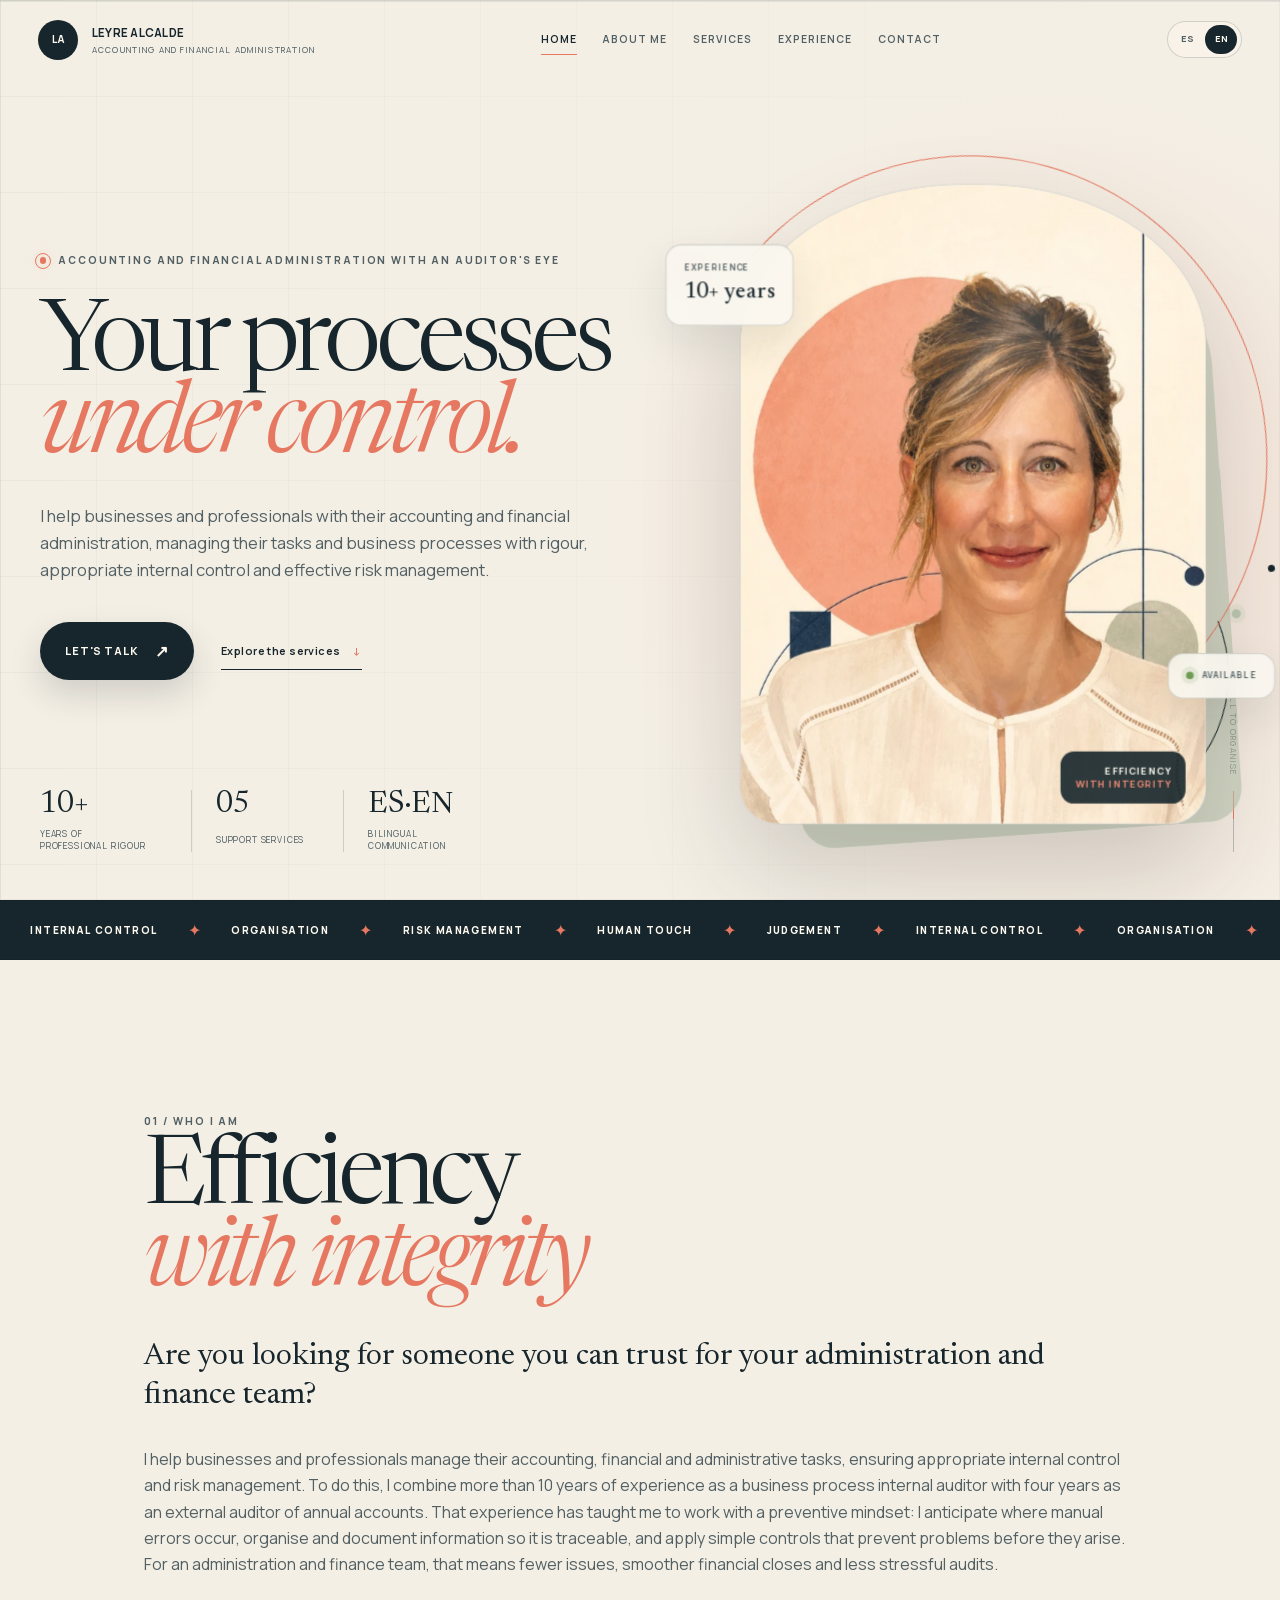
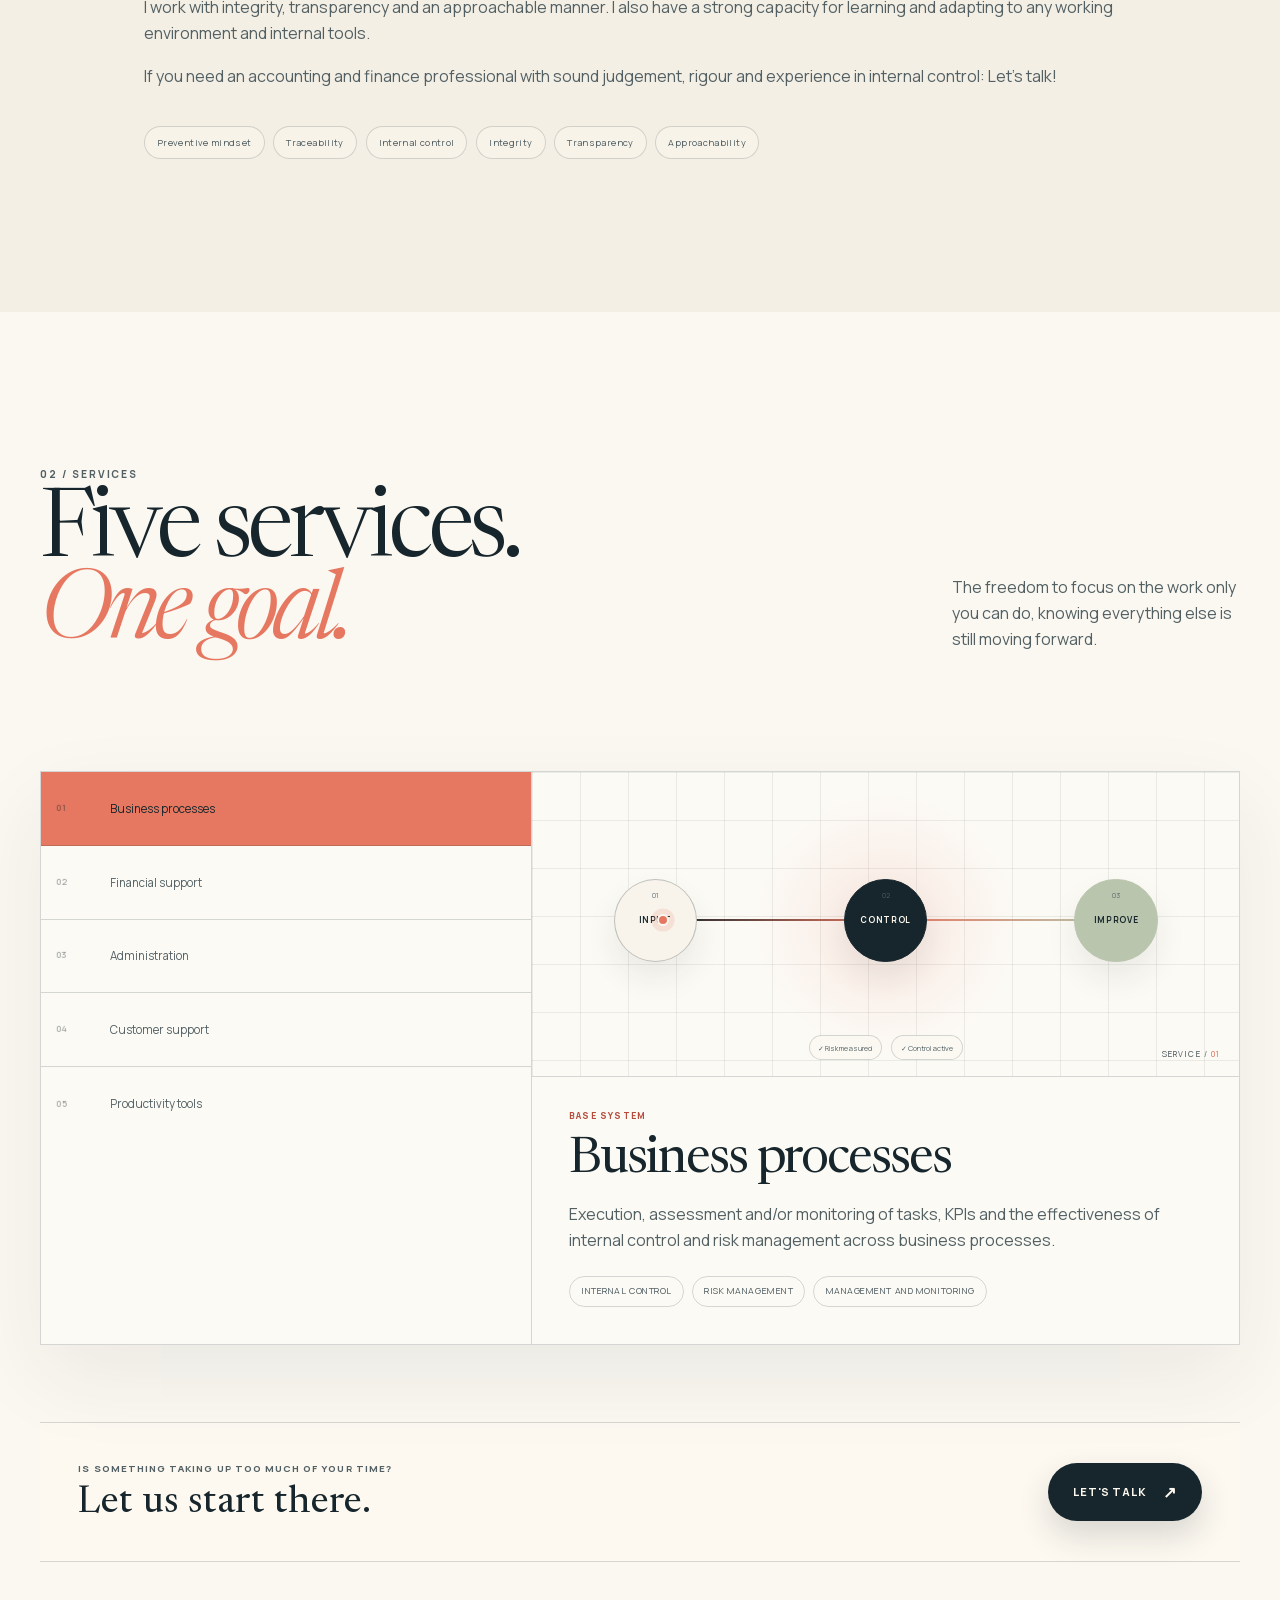
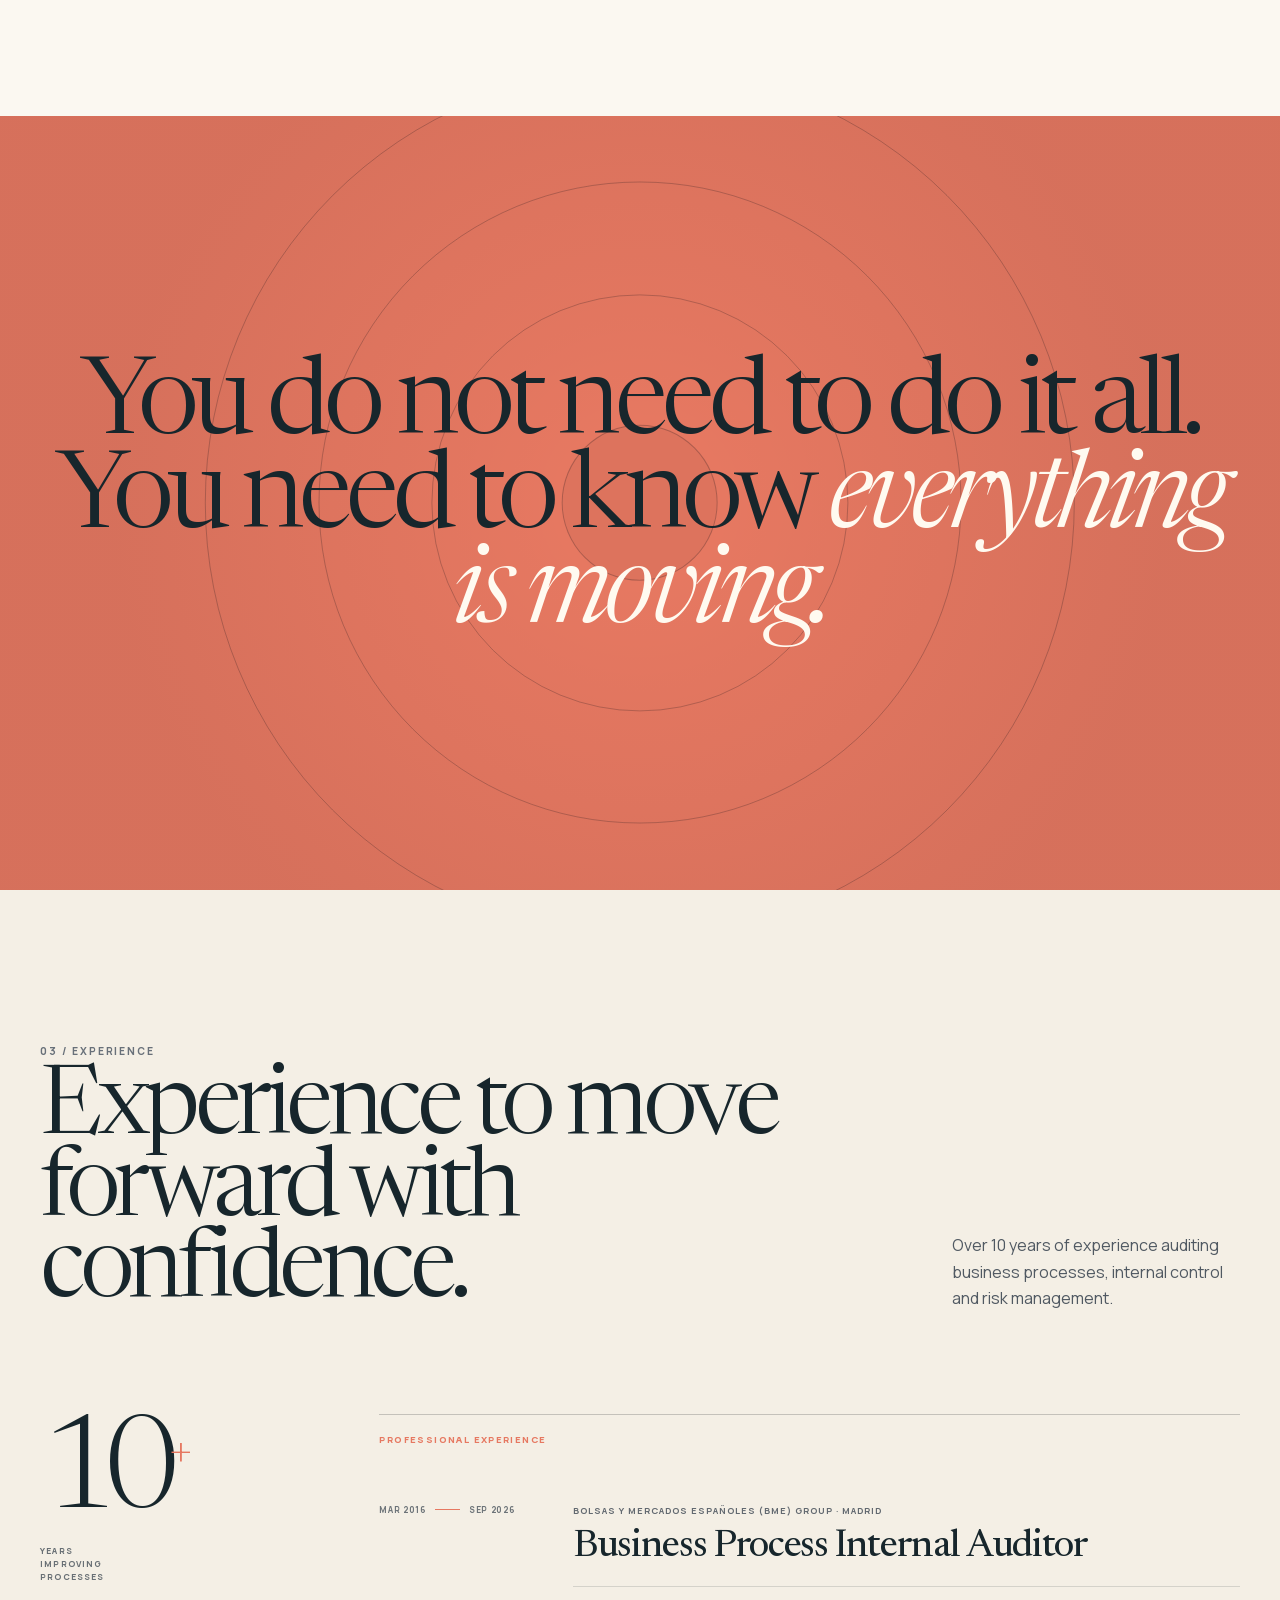
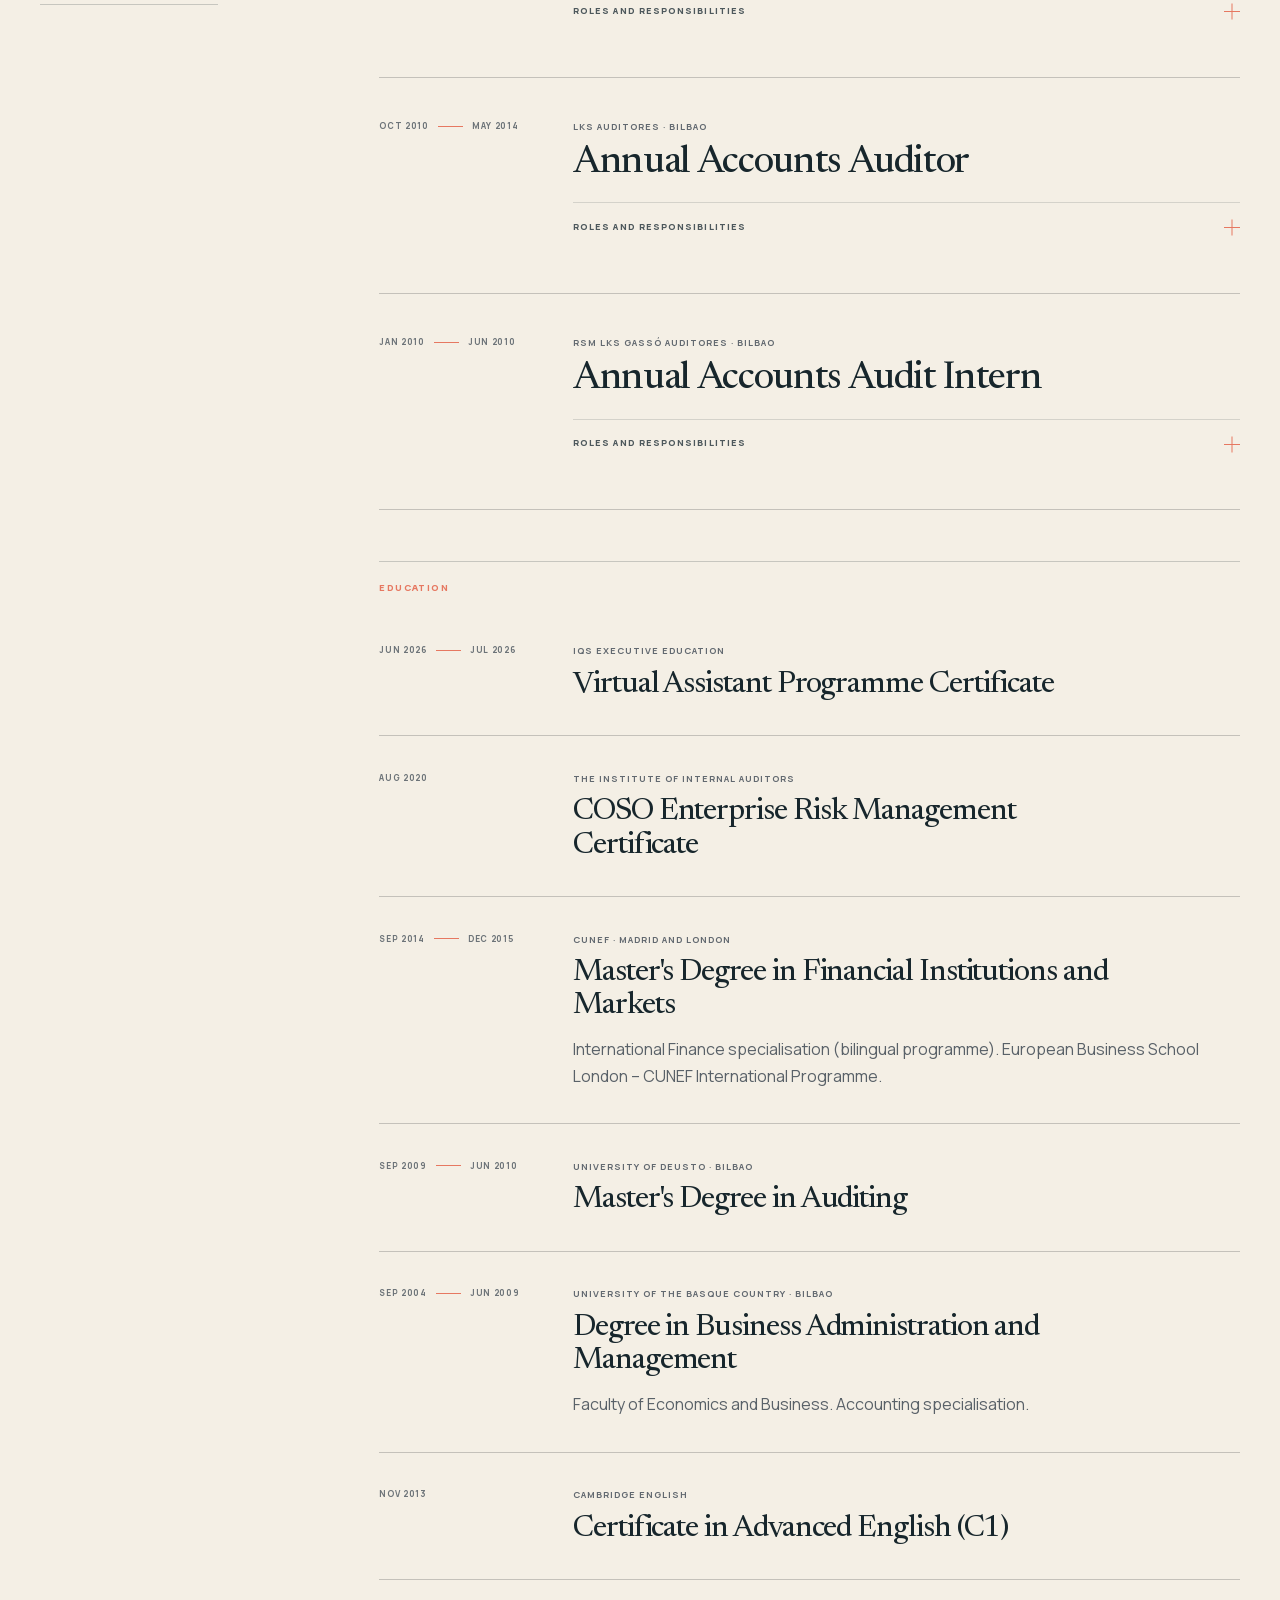
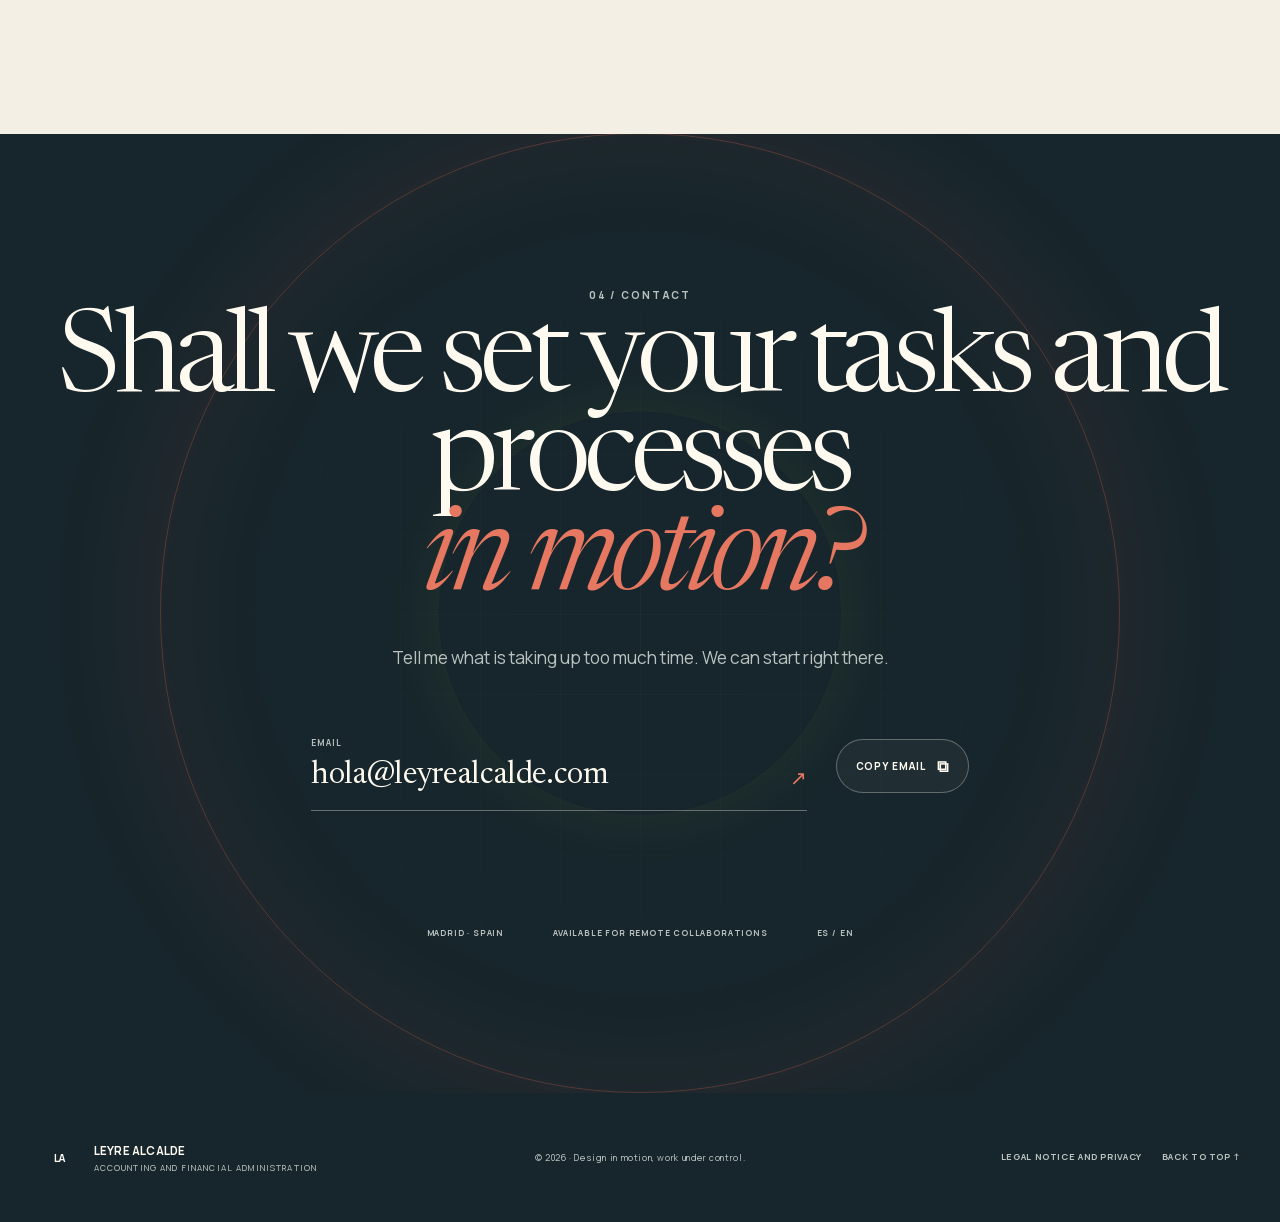
==== commit c774765d: "Eliminando Sistema y Asistente Virtual" ====
--- a/en/index.html
+++ b/en/index.html
@@ -3,13 +3,13 @@
   <head>
     <meta charset="UTF-8" />
     <meta name="viewport" content="width=device-width, initial-scale=1.0" />
-    <meta name="description" content="Virtual assistant with over 10 years in auditing. I help organise and monitor your processes so you can save time and work with peace of mind." />
+    <meta name="description" content="Accounting and financial administration for businesses and professionals, with appropriate internal control and effective risk management." />
     <meta name="theme-color" content="#f4efe5" />
     <meta name="color-scheme" content="light" />
     <meta property="og:type" content="website" />
     <meta property="og:locale" content="en_GB" />
-    <meta property="og:title" content="Leyre Alcalde | Virtual Assistance &amp; Internal Control" />
-    <meta property="og:description" content="Virtual assistant with over 10 years in auditing. I help organise and monitor your processes so you can save time and work with peace of mind." />
+    <meta property="og:title" content="Leyre Alcalde | Accounting and Financial Administration" />
+    <meta property="og:description" content="Accounting and financial administration for businesses and professionals, with appropriate internal control and effective risk management." />
     <meta property="og:url" content="https://www.leyrealcalde.com/en/" />
     <meta property="og:image" content="https://www.leyrealcalde.com/assets/images/leyre-portrait-1200.webp" />
     <meta property="og:image:alt" content="Editorial portrait of Leyre Alcalde" />
@@ -22,11 +22,11 @@
     <link rel="preload" href="../assets/fonts/manrope-variable.woff2" as="font" type="font/woff2" crossorigin />
     <link rel="preload" href="../assets/fonts/newsreader-variable.woff2" as="font" type="font/woff2" crossorigin />
     <link rel="preload" href="../assets/images/leyre-portrait-960.webp" as="image" type="image/webp" imagesrcset="../assets/images/leyre-portrait-640.webp 640w, ../assets/images/leyre-portrait-960.webp 960w, ../assets/images/leyre-portrait-1200.webp 1003w" imagesizes="(max-width: 840px) 82vw, 40vw" fetchpriority="high" />
-    <link rel="stylesheet" href="../assets/css/styles.css?v=20260817-1" />
+    <link rel="stylesheet" href="../assets/css/styles.css?v=20261004-1" />
     <script>document.documentElement.classList.add("js");</script>
     <script src="../assets/vendor/three.min.js" defer></script>
-    <script src="../assets/js/main.js?v=20260928-1" defer></script>
-    <title>Leyre Alcalde | Virtual Assistance &amp; Internal Control</title>
+    <script src="../assets/js/main.js?v=20261004-1" defer></script>
+    <title>Leyre Alcalde | Accounting and Financial Administration</title>
   </head>
   <body data-language="en">
     <a class="skip-link" href="#contenido">Skip to content</a>
@@ -35,9 +35,9 @@
     <div class="webgl-stage" aria-hidden="true" data-webgl-stage><canvas data-webgl></canvas></div>
 
     <header class="site-header" data-header>
-      <a class="brand" href="#inicio" aria-label="Leyre Alcalde, home"><span class="brand-mark" aria-hidden="true">LA</span><span><strong>Leyre Alcalde</strong><small>Virtual Assistant | Business Support</small></span></a>
+      <a class="brand" href="#inicio" aria-label="Leyre Alcalde, home"><span class="brand-mark" aria-hidden="true">LA</span><span><strong>Leyre Alcalde</strong><small>Accounting and Financial Administration</small></span></a>
       <button class="menu-toggle" type="button" aria-expanded="false" aria-controls="site-nav" data-menu-toggle><span class="sr-only">Open menu</span><i></i><i></i></button>
-      <nav class="site-nav" id="site-nav" aria-label="Main navigation" data-menu><a href="#inicio">Home</a><a href="#sobre-leyre">About me</a><a href="#sistema">System</a><a href="#servicios">Services</a><a href="#experiencia">Experience</a><a href="#contacto">Contact</a></nav>
+      <nav class="site-nav" id="site-nav" aria-label="Main navigation" data-menu><a href="#inicio">Home</a><a href="#sobre-leyre">About me</a><a href="#servicios">Services</a><a href="#experiencia">Experience</a><a href="#contacto">Contact</a></nav>
       <nav class="language-nav" aria-label="Select language"><a href="../#inicio" lang="es" data-language-link="es">ES</a><a href="./#inicio" lang="en" aria-current="page" data-language-link="en">EN</a></nav>
     </header>
 
@@ -45,35 +45,32 @@
       <section class="hero" id="inicio" aria-labelledby="hero-title">
         <div class="hero-grid section-shell">
           <div class="hero-copy">
-            <p class="eyebrow hero-enter"><span class="live-dot" aria-hidden="true"></span> Virtual assistant with an auditor's eye</p>
+            <p class="eyebrow hero-enter"><span class="live-dot" aria-hidden="true"></span> Accounting and financial administration with an auditor's eye</p>
             <h1 id="hero-title" class="hero-enter hero-enter-2"><span>Your processes</span><span class="outline-word">under control.</span></h1>
-            <p class="hero-lede hero-enter hero-enter-3">I help businesses and professionals manage their tasks and business processes, ensuring appropriate internal control and effective risk management.</p>
-            <div class="hero-actions hero-enter hero-enter-4"><a class="button button-signal magnetic" href="#contacto"><span>Tell me about your situation</span><i aria-hidden="true">↗</i></a><a class="text-link" href="#servicios">Explore the services <i aria-hidden="true">↓</i></a></div>
+            <p class="hero-lede hero-enter hero-enter-3">I help businesses and professionals with their accounting and financial administration, managing their tasks and business processes with rigour, appropriate internal control and effective risk management.</p>
+            <div class="hero-actions hero-enter hero-enter-4"><a class="button button-signal magnetic" href="#contacto"><span>Let's talk</span><i aria-hidden="true">↗</i></a><a class="text-link" href="#servicios">Explore the services <i aria-hidden="true">↓</i></a></div>
           </div>
           <div class="hero-portrait hero-enter hero-enter-3" data-portrait>
             <div class="hero-orbit orbit-outer" aria-hidden="true"><i></i><b></b></div><div class="hero-orbit orbit-inner" aria-hidden="true"><i></i></div><div class="portrait-shadow-layer" aria-hidden="true" data-depth="back"></div>
-            <div class="hero-portrait-card" data-depth="photo"><picture><source type="image/webp" srcset="../assets/images/leyre-portrait-640.webp 640w, ../assets/images/leyre-portrait-960.webp 960w, ../assets/images/leyre-portrait-1200.webp 1003w" sizes="(max-width: 840px) 82vw, 40vw" /><img src="../assets/images/leyre-portrait-fallback.jpg" width="1003" height="1568" alt="Editorial portrait of Leyre Alcalde" fetchpriority="high" decoding="async" /></picture><div class="portrait-light-layer" aria-hidden="true"></div><p class="portrait-caption">Efficiency<br /><em>with humanity</em></p></div>
+            <div class="hero-portrait-card" data-depth="photo"><picture><source type="image/webp" srcset="../assets/images/leyre-portrait-640.webp 640w, ../assets/images/leyre-portrait-960.webp 960w, ../assets/images/leyre-portrait-1200.webp 1003w" sizes="(max-width: 840px) 82vw, 40vw" /><img src="../assets/images/leyre-portrait-fallback.jpg" width="1003" height="1568" alt="Editorial portrait of Leyre Alcalde" fetchpriority="high" decoding="async" /></picture><div class="portrait-light-layer" aria-hidden="true"></div><p class="portrait-caption">Efficiency<br /><em>with integrity</em></p></div>
             <div class="portrait-float-card portrait-float-a" data-depth="front"><small>Experience</small><strong>10+ years</strong></div><div class="portrait-float-card portrait-float-b" data-depth="front"><span></span><small>Available</small></div>
           </div>
           <dl class="hero-metrics hero-enter hero-enter-4" aria-label="Professional summary"><div><dt data-count="10">10+</dt><dd>Years of professional rigour</dd></div><div><dt>05</dt><dd>Support services</dd></div><div><dt>ES·EN</dt><dd>Bilingual communication</dd></div></dl>
         </div>
-        <a class="scroll-cue" href="#sistema"><span>Scroll to organise</span><i aria-hidden="true"></i></a>
+        <a class="scroll-cue" href="#sobre-leyre"><span>Scroll to organise</span><i aria-hidden="true"></i></a>
       </section>
 
       <div class="signal-strip" aria-hidden="true"><div class="signal-track"><span>INTERNAL CONTROL</span><i>✦</i><span>ORGANISATION</span><i>✦</i><span>RISK MANAGEMENT</span><i>✦</i><span>HUMAN TOUCH</span><i>✦</i><span>JUDGEMENT</span><i>✦</i><span>INTERNAL CONTROL</span><i>✦</i><span>ORGANISATION</span><i>✦</i><span>RISK MANAGEMENT</span><i>✦</i><span>HUMAN TOUCH</span><i>✦</i><span>JUDGEMENT</span><i>✦</i></div></div>
 
-      <section class="human section-pad" id="sobre-leyre" aria-labelledby="human-title"><div class="section-shell human-grid"><div class="portrait-system reveal"><div class="portrait-frame"><picture><source type="image/webp" srcset="../assets/images/leyre-portrait-640.webp 640w, ../assets/images/leyre-portrait-960.webp 960w, ../assets/images/leyre-portrait-1200.webp 1003w" sizes="(max-width: 760px) 90vw, 42vw" /><img src="../assets/images/leyre-portrait-fallback.jpg" width="1003" height="1568" loading="lazy" decoding="async" alt="Editorial portrait of Leyre Alcalde" /></picture><div class="portrait-scan" aria-hidden="true"></div><div class="portrait-data" aria-hidden="true"><span>LA / 001</span><span>MADRID</span></div></div><p>RESPONSIBILITY · DEDICATION · COMMITMENT · CONSISTENCY · COLLABORATION · HUMAN TOUCH</p></div><div class="human-copy reveal"><p class="section-kicker">01 / WHO I AM</p><h2 id="human-title">Efficiency,<br /><em>with humanity.</em></h2><p class="large-copy">Do you need to reclaim hours in your week to focus on growing your business while also having peace of mind that your processes are under control?</p><p>I help businesses and professionals who want to save time and bring order by delegating their tasks. I manage, execute and monitor their financial, accounting and administrative tasks and business processes, ensuring appropriate internal control, effective risk management and that each process is carried out in line with organisational best practices. To do this, I combine more than 10 years of experience as an internal auditor and four years as an annual accounts auditor with a solid foundation in accounting and best practices in internal control and risk management.</p><p>I also have a strong capacity for learning and adapting to any working environment and internal tools. I would describe myself as responsible, proactive, collaborative, resourceful and approachable, with a strong desire to keep learning from every professional challenge.</p><p>Are you looking for someone you can trust to delegate your tasks to, reclaim your time and bring an understanding of internal control and risk? Let us talk about how I can help.</p><div class="tool-stack" aria-label="Professional qualities"><span>Responsibility</span><span>Proactivity</span><span>Collaboration</span><span>Resourcefulness</span><span>Approachability</span><span>Continuous learning</span></div></div></div></section>
+      <section class="human section-pad" id="sobre-leyre" aria-labelledby="human-title"><div class="section-shell human-grid"><div class="portrait-system reveal"><div class="portrait-frame"><picture><source type="image/webp" srcset="../assets/images/leyre-portrait-640.webp 640w, ../assets/images/leyre-portrait-960.webp 960w, ../assets/images/leyre-portrait-1200.webp 1003w" sizes="(max-width: 760px) 90vw, 42vw" /><img src="../assets/images/leyre-portrait-fallback.jpg" width="1003" height="1568" loading="lazy" decoding="async" alt="Editorial portrait of Leyre Alcalde" /></picture><div class="portrait-scan" aria-hidden="true"></div><div class="portrait-data" aria-hidden="true"><span>LA / 001</span><span>MADRID</span></div></div><p>RESPONSIBILITY · DEDICATION · COMMITMENT · CONSISTENCY · COLLABORATION · HUMAN TOUCH</p></div><div class="human-copy reveal"><p class="section-kicker">01 / WHO I AM</p><h2 id="human-title">Efficiency<br /><em>with integrity</em></h2><p class="large-copy">Are you looking for someone you can trust for your administration and finance team?</p>
+            <p>I help businesses and professionals manage their accounting, financial and administrative tasks, ensuring appropriate internal control and risk management. To do this, I combine more than 10 years of experience as a business process internal auditor with four years as an external auditor of annual accounts. That experience has taught me to work with a preventive mindset: I anticipate where manual errors occur, organise and document information so it is traceable, and apply simple controls that prevent problems before they arise. For an administration and finance team, that means fewer issues, smoother financial closes and less stressful audits.</p>
+            <p>I work with integrity, transparency and an approachable manner. I also have a strong capacity for learning and adapting to any working environment and internal tools.</p>
+            <p>If you need an accounting and finance professional with sound judgement, rigour and experience in internal control: Let's talk!</p><div class="tool-stack" aria-label="Professional qualities"><span>Preventive mindset</span><span>Traceability</span><span>Internal control</span><span>Integrity</span><span>Transparency</span><span>Approachability</span></div></div></div></section>
 
-      <section class="system section-pad" id="sistema" aria-labelledby="system-title" data-system-section>
-        <div class="section-shell system-grid">
-          <div class="system-copy reveal"><p class="section-kicker">02 / THE SYSTEM</p><h2 id="system-title">Clear processes.<br /><em>Businesses that move forward.</em></h2><p class="system-lede">Delegating well is not about moving tasks from one inbox to another. It is about building a way of working that gives you transparency, continuity and calm.</p><div class="system-status" aria-label="System status"><span><i></i> Processes connected</span><span>Time reclaimed</span></div></div>
-          <div class="order-board reveal" data-order-board aria-label="Visual simulation of an organised working week"><div class="board-head"><span>WEEK / UNDER CONTROL</span><span>DEMO MODE · 05 SERVICES</span></div><div class="board-dashboard"><div class="board-score"><div class="score-ring"><strong>92</strong><span>%</span></div><div><small>Operational flow</small><strong>Everything moves</strong><p>Visibility over tasks, time and next steps.</p></div></div><div class="board-kpis"><div><strong>9h</strong><span>Time reclaimed</span></div><div><strong>18</strong><span>Tasks resolved</span></div><div><strong>0</strong><span>Blockers</span></div></div></div><div class="board-flow" role="group" aria-label="Weekly flow details"><div class="flow-line"><i></i></div><button class="flow-card" type="button" aria-expanded="false" aria-controls="flow-detail-calendar" data-flow-card><span>01 · INBOX</span><i class="flow-toggle" aria-hidden="true">+</i><span class="flow-detail" id="flow-detail-calendar">Appointments, reminders and priorities brought together so every day starts clearly.</span><strong>Calendar</strong><small>09:30 · Coordinated</small></button><button class="flow-card" type="button" aria-expanded="false" aria-controls="flow-detail-invoices" data-flow-card><span>02 · IN PROGRESS</span><i class="flow-toggle" aria-hidden="true">+</i><span class="flow-detail" id="flow-detail-invoices">Documents reviewed, due dates tracked and payments ready for follow-up.</span><strong>Invoices</strong><small>12 docs · Reviewing</small></button><button class="flow-card" type="button" aria-expanded="false" aria-controls="flow-detail-clients" data-flow-card><span>03 · READY</span><i class="flow-toggle" aria-hidden="true">+</i><span class="flow-detail" id="flow-detail-clients">Enquiries organised, replies coordinated and every conversation given a clear next step.</span><strong>Clients</strong><small>6 enquiries · Resolved</small></button></div><div class="board-feed"><span><i></i>Payment confirmed</span><span><i></i>Meeting rescheduled</span><span><i></i>Report delivered</span></div></div>
-        </div>
-      </section>
 
       <section class="services section-pad" id="servicios" aria-labelledby="services-title">
         <div class="section-shell">
-          <header class="section-heading reveal"><div><p class="section-kicker">03 / SERVICES</p><h2 id="services-title">Five services.<br /><em>One goal.</em></h2></div><p>The freedom to focus on the work only you can do, knowing everything else is still moving forward.</p></header>
+          <header class="section-heading reveal"><div><p class="section-kicker">02 / SERVICES</p><h2 id="services-title">Five services.<br /><em>One goal.</em></h2></div><p>The freedom to focus on the work only you can do, knowing everything else is still moving forward.</p></header>
           <div class="service-console reveal" data-service-console>
             <div class="service-nav" role="tablist" aria-label="Available services">
               <button class="service-tab is-active" id="service-tab-1" type="button" role="tab" aria-selected="true" aria-controls="service-panel-1" data-service="0"><span>01</span> Business processes</button>
@@ -88,7 +85,7 @@
             <article class="service-panel" id="service-panel-4" role="tabpanel" aria-labelledby="service-tab-4" tabindex="0" data-service-panel="3" hidden><div class="service-visual" aria-hidden="true"></div><div class="service-panel-copy"><p>CONNECTION</p><h3>Customer support</h3><p>Managing enquiries via email and social media, preparing FAQs and providing customer support.</p><ul><li>Email and social media</li><li>FAQs</li><li>Customer support</li></ul></div></article>
             <article class="service-panel" id="service-panel-5" role="tabpanel" aria-labelledby="service-tab-5" tabindex="0" data-service-panel="4" hidden><div class="service-visual" aria-hidden="true"></div><div class="service-panel-copy"><p>PRODUCTIVITY</p><h3>Productivity tools</h3><p>Use of Microsoft 365, Google Workspace, Trello, Canva, Calendly, Doodle, Holded, Zoom and Slack, together with AI tools such as Claude and Copilot.</p><ul><li>Management tools</li><li>Online collaboration</li><li>Applied AI</li></ul></div></article>
           </div>
-          <aside class="section-conversion reveal" aria-label="Next step"><div><p>Is something taking up too much of your time?</p><h3>Let us start there.</h3></div><a class="button button-signal magnetic" href="#contacto"><span>Tell me about your situation</span><i aria-hidden="true">↗</i></a></aside>
+          <aside class="section-conversion reveal" aria-label="Next step"><div><p>Is something taking up too much of your time?</p><h3>Let us start there.</h3></div><a class="button button-signal magnetic" href="#contacto"><span>Let's talk</span><i aria-hidden="true">↗</i></a></aside>
         </div>
       </section>
 
@@ -97,7 +94,7 @@
       <section class="experience section-pad" id="experiencia" aria-labelledby="experience-title">
         <div class="section-shell">
           <header class="section-heading reveal">
-            <div><p class="section-kicker">04 / EXPERIENCE</p><h2 id="experience-title">Experience to move forward with confidence.</h2></div>
+            <div><p class="section-kicker">03 / EXPERIENCE</p><h2 id="experience-title">Experience to move forward with confidence.</h2></div>
             <p>Over 10 years of experience auditing business processes, internal control and risk management.</p>
           </header>
           <div class="experience-layout">
@@ -128,9 +125,9 @@
         </div>
       </section>
 
-      <section class="contact section-pad" id="contacto" aria-labelledby="contact-title"><div class="contact-glow" aria-hidden="true"></div><div class="section-shell contact-inner reveal"><p class="section-kicker">05 / CONTACT</p><h2 id="contact-title">Shall we set your tasks and processes<br /><em>in motion?</em></h2><p>Tell me what is taking up too much time. We can start right there.</p><div class="contact-actions"><a class="email-link" href="mailto:hola@leyrealcalde.com" aria-label="Email hola@leyrealcalde.com"><span class="contact-label">Email</span><strong>hola@leyrealcalde.com</strong><i aria-hidden="true">↗</i></a><button class="copy-email" type="button" data-copy-email="hola@leyrealcalde.com" data-copy-success="Email copied" data-copy-error="Could not copy"><span data-copy-label>Copy email</span><i aria-hidden="true">⧉</i></button></div><p class="sr-only" role="status" aria-live="polite" data-copy-status></p><div class="contact-meta"><span>Madrid · Spain</span><span>Available for remote collaborations</span><span>ES / EN</span></div></div></section>
+      <section class="contact section-pad" id="contacto" aria-labelledby="contact-title"><div class="contact-glow" aria-hidden="true"></div><div class="section-shell contact-inner reveal"><p class="section-kicker">04 / CONTACT</p><h2 id="contact-title">Shall we set your tasks and processes<br /><em>in motion?</em></h2><p>Tell me what is taking up too much time. We can start right there.</p><div class="contact-actions"><a class="email-link" href="mailto:hola@leyrealcalde.com" aria-label="Email hola@leyrealcalde.com"><span class="contact-label">Email</span><strong>hola@leyrealcalde.com</strong><i aria-hidden="true">↗</i></a><button class="copy-email" type="button" data-copy-email="hola@leyrealcalde.com" data-copy-success="Email copied" data-copy-error="Could not copy"><span data-copy-label>Copy email</span><i aria-hidden="true">⧉</i></button></div><p class="sr-only" role="status" aria-live="polite" data-copy-status></p><div class="contact-meta"><span>Madrid · Spain</span><span>Available for remote collaborations</span><span>ES / EN</span></div></div></section>
     </main>
 
-    <footer class="site-footer"><div class="section-shell"><a class="brand" href="#inicio"><span class="brand-mark" aria-hidden="true">LA</span><span><strong>Leyre Alcalde</strong><small>Virtual Assistant | Business Support</small></span></a><p>© <span data-current-year>2026</span> · Design in motion, work under control.</p><nav class="footer-links" aria-label="Legal information"><a href="legal/">Legal notice and privacy</a><a href="#inicio">Back to top ↑</a></nav></div></footer>
+    <footer class="site-footer"><div class="section-shell"><a class="brand" href="#inicio"><span class="brand-mark" aria-hidden="true">LA</span><span><strong>Leyre Alcalde</strong><small>Accounting and Financial Administration</small></span></a><p>© <span data-current-year>2026</span> · Design in motion, work under control.</p><nav class="footer-links" aria-label="Legal information"><a href="legal/">Legal notice and privacy</a><a href="#inicio">Back to top ↑</a></nav></div></footer>
   </body>
 </html>
--- a/assets/css/styles.css
+++ b/assets/css/styles.css
@@ -216,33 +216,9 @@
 .signal-track span { padding-inline: 1.9rem; font-size: 0.62rem; font-weight: 800; letter-spacing: 0.14em; }
 .signal-track i { font-style: normal; }
 
-.system { position: relative; z-index: 2; background: var(--ivory); color: var(--night); }
-.system-grid { display: grid; grid-template-columns: 0.75fr 1.25fr; align-items: center; gap: clamp(4rem, 9vw, 10rem); }
-.system .section-kicker { color: #687079; }
 h2 { margin-bottom: 2.2rem; font-size: clamp(4rem, 7.4vw, 8.2rem); line-height: 0.86; }
 h2 em { color: var(--coral); font-weight: inherit; }
-.system-lede { max-width: 34rem; color: #525a63; font-size: clamp(1.05rem, 1.5vw, 1.28rem); }
-.system-status { display: flex; margin-top: 2.5rem; gap: 1.5rem; color: #565e65; font-size: 0.56rem; font-weight: 700; letter-spacing: 0.08em; text-transform: uppercase; }
-.system-status span { display: flex; align-items: center; gap: 0.55rem; }
-.system-status span + span { padding-left: 1.5rem; border-left: 1px solid rgba(7,11,18,0.2); }
-.system-status i { width: 0.38rem; height: 0.38rem; border-radius: 50%; background: #65a430; box-shadow: 0 0 0 0.25rem rgba(101,164,48,0.14); }
-
-.order-board { position: relative; min-height: 40rem; overflow: hidden; border: 1px solid rgba(7,11,18,0.18); border-radius: 0.35rem; background: #e8e5dc; box-shadow: 0 2.5rem 6rem rgba(7,11,18,0.18); }
-.board-head { position: absolute; z-index: 5; top: 0; right: 0; left: 0; display: flex; height: 3rem; padding-inline: 1rem; border-bottom: 1px solid rgba(7,11,18,0.15); align-items: center; justify-content: space-between; color: #6c7378; font-size: 0.51rem; font-weight: 750; letter-spacing: 0.13em; }
-.board-grid { position: absolute; inset: 3rem 0 0; background-image: linear-gradient(rgba(7,11,18,0.055) 1px, transparent 1px), linear-gradient(90deg, rgba(7,11,18,0.055) 1px, transparent 1px); background-size: 3.5rem 3.5rem; }
-.task-chip { --chaos-x: 0px; --chaos-y: 0px; --chaos-r: 0deg; position: absolute; z-index: 3; display: grid; width: 10.5rem; min-height: 7.6rem; padding: 1rem; border: 1px solid rgba(7,11,18,0.22); background: rgba(244,241,232,0.92); box-shadow: 0 1rem 2.5rem rgba(7,11,18,0.12); transform: translate3d(calc(var(--chaos-x) * var(--chaos, 1)), calc(var(--chaos-y) * var(--chaos, 1)), 0) rotate(calc(var(--chaos-r) * var(--chaos, 1))); transition: transform 90ms linear, border-color 350ms ease; }
-.task-chip i { color: #7f8588; font-style: normal; font-size: 0.52rem; }
-.task-chip strong { align-self: end; font-family: "Newsreader", Georgia, serif; font-size: 1.35rem; font-weight: 500; }
-.task-chip small { color: #65706c; font-size: 0.54rem; font-weight: 700; letter-spacing: 0.08em; text-transform: uppercase; }
-.chip-1 { --chaos-x: -90px; --chaos-y: -44px; --chaos-r: -12deg; top: 18%; left: 9%; }
-.chip-2 { --chaos-x: 65px; --chaos-y: -90px; --chaos-r: 8deg; top: 14%; right: 8%; }
-.chip-3 { --chaos-x: -110px; --chaos-y: 75px; --chaos-r: 13deg; top: 47%; left: 8%; }
-.chip-4 { --chaos-x: 105px; --chaos-y: 70px; --chaos-r: -9deg; top: 51%; right: 7%; }
-.chip-5 { --chaos-x: 18px; --chaos-y: 120px; --chaos-r: 15deg; bottom: 5%; left: calc(50% - 5.25rem); }
-.board-core { position: absolute; z-index: 4; top: calc(50% - 4.25rem); left: calc(50% - 4.25rem); display: grid; width: 8.5rem; height: 8.5rem; border: 1px solid rgba(7,11,18,0.34); border-radius: 50%; place-items: center; background: var(--night); box-shadow: 0 0 0 1.5rem rgba(7,11,18,0.05), 0 1rem 3rem rgba(7,11,18,0.25); }
-.board-core span { position: absolute; width: 3.2rem; height: 3.2rem; border: 1px solid var(--coral); border-radius: 50%; }
-.board-core span::after { position: absolute; inset: 0.8rem; border-radius: 50%; content: ""; background: var(--acid); box-shadow: 0 0 1.5rem var(--acid); }
-.board-core strong { position: relative; z-index: 2; margin-top: 6rem; color: var(--ivory); font-size: 0.5rem; letter-spacing: 0.15em; white-space: nowrap; }
+
 
 .services { position: relative; z-index: 2; background: var(--night-2); }
 .section-heading { display: grid; grid-template-columns: minmax(0, 1.3fr) minmax(18rem, 0.45fr); align-items: end; gap: clamp(3rem, 8vw, 9rem); }
@@ -360,8 +336,6 @@
   .webgl-stage { width: 58%; opacity: 0.82; }
   .scene-interface { left: 55%; }
   .core-label { display: none; }
-  .order-board { min-height: 36rem; }
-  .task-chip { width: 9rem; }
   .experience-number small { display: none; }
 }
 
@@ -390,8 +364,7 @@
   .scene-ring-label { display: none; }
   .hero-metrics { bottom: 2.2rem; }
   .scroll-cue { display: none; }
-  .system-grid, .human-grid { grid-template-columns: 1fr; }
-  .order-board { min-height: 38rem; }
+  .human-grid { grid-template-columns: 1fr; }
   .section-heading { grid-template-columns: 1fr; gap: 0; }
   .section-heading > p { max-width: 38rem; }
   .service-console { grid-template-columns: 1fr; }
@@ -431,15 +404,8 @@
   .coordinate-a { right: 0; }
   .coordinate-b { display: none; }
   h2 { font-size: clamp(3.5rem, 16vw, 5.5rem); }
-  .system-status { align-items: flex-start; flex-direction: column; gap: 0.7rem; }
-  .system-status span + span { padding-left: 0; border-left: 0; }
-  .order-board { min-height: 33rem; }
-  .task-chip { width: 7.3rem; min-height: 6.3rem; padding: 0.7rem; }
-  .task-chip strong { font-size: 1.05rem; }
   .chip-1, .chip-3 { left: 3%; }
   .chip-2, .chip-4 { right: 3%; }
-  .board-core { top: calc(50% - 3.5rem); left: calc(50% - 3.5rem); width: 7rem; height: 7rem; }
-  .board-core strong { margin-top: 5.1rem; }
   .service-panel-copy { padding: 1.5rem; }
   .statement { min-height: 72svh; }
   .statement p { font-size: clamp(3.2rem, 15vw, 5.5rem); }
@@ -456,7 +422,6 @@
   html { scroll-behavior: auto; }
   *, *::before, *::after { animation-duration: 0.01ms !important; animation-iteration-count: 1 !important; transition-duration: 0.01ms !important; }
   .reveal, .hero-enter { opacity: 1; transform: none; }
-  .task-chip { transform: none; }
 }
 
 /* Editorial light remix ---------------------------------------------------- */
@@ -576,11 +541,6 @@
 
 .signal-strip { color: #fffaf0; background: var(--night); }
 .signal-track i { color: var(--coral); }
-.system { background: var(--ivory); }
-.order-board { background: #e9e1d3; }
-.board-core { background: var(--night); }
-.board-core span { border-color: var(--coral); }
-.board-core span::after { background: var(--sage, #bac5ae); box-shadow: 0 0 1.5rem rgba(186,197,174,0.7); }
 
 .services { color: var(--night); background: #fbf8f1; }
 .services .section-heading > p { color: var(--fog); }
@@ -654,55 +614,6 @@
   .service-scroll-button span { animation: none; }
 }
 
-/* Compact operations dashboard ------------------------------------------- */
-.order-board {
-  display: grid;
-  height: 32rem;
-  min-height: 0;
-  padding: 4rem 1.25rem 1.1rem;
-  grid-template-rows: auto 1fr auto;
-  gap: 1rem;
-  background: #ebe5da;
-}
-.board-dashboard { display: grid; grid-template-columns: 1.08fr 0.92fr; gap: 0.75rem; }
-.board-score { display: flex; min-width: 0; padding: 1rem; border: 1px solid rgba(23,38,44,0.15); align-items: center; gap: 1rem; background: rgba(255,250,240,0.72); }
-.score-ring { position: relative; display: grid; width: 5.5rem; aspect-ratio: 1; flex: 0 0 auto; border-radius: 50%; place-items: center; background: conic-gradient(var(--coral) 0 92%, rgba(23,38,44,0.1) 92%); animation: score-breathe 3.2s ease-in-out infinite; }
-.score-ring::before { position: absolute; inset: 0.38rem; border-radius: 50%; content: ""; background: #f7f2e9; }
-.score-ring strong, .score-ring span { position: relative; z-index: 2; }
-.score-ring strong { margin-left: -0.25rem; font-family: "Newsreader", Georgia, serif; font-size: 2rem; font-weight: 500; line-height: 1; }
-.score-ring span { position: absolute; right: 1rem; bottom: 1.25rem; color: var(--coral); font-size: 0.55rem; font-weight: 800; }
-.board-score > div:last-child { display: flex; min-width: 0; flex-direction: column; }
-.board-score small { color: var(--fog); font-size: 0.47rem; font-weight: 750; letter-spacing: 0.12em; text-transform: uppercase; }
-.board-score > div > strong { margin: 0.15rem 0 0.25rem; font-family: "Newsreader", Georgia, serif; font-size: 1.45rem; font-weight: 520; line-height: 1; }
-.board-score p { margin: 0; color: var(--fog); font-size: 0.63rem; line-height: 1.45; }
-.board-kpis { display: grid; border: 1px solid rgba(23,38,44,0.15); grid-template-columns: repeat(3, 1fr); background: rgba(255,250,240,0.48); }
-.board-kpis div { display: flex; min-width: 0; padding: 0.8rem 0.55rem; justify-content: center; flex-direction: column; text-align: center; }
-.board-kpis div + div { border-left: 1px solid rgba(23,38,44,0.13); }
-.board-kpis strong { font-family: "Newsreader", Georgia, serif; font-size: 1.55rem; font-weight: 500; line-height: 1; }
-.board-kpis span { margin-top: 0.45rem; color: var(--fog); font-size: 0.43rem; font-weight: 750; letter-spacing: 0.06em; line-height: 1.35; text-transform: uppercase; }
-.board-flow { position: relative; display: grid; min-height: 10.6rem; padding-top: 1.6rem; align-items: stretch; grid-template-columns: repeat(3, 1fr); gap: 0.6rem; }
-.flow-line { position: absolute; top: 0.7rem; right: 8%; left: 8%; height: 1px; overflow: visible; background: rgba(23,38,44,0.22); }
-.flow-line::before, .flow-line::after { position: absolute; top: -0.2rem; width: 0.42rem; height: 0.42rem; border-radius: 50%; content: ""; background: var(--night); }
-.flow-line::before { left: 0; }
-.flow-line::after { right: 0; background: var(--coral); }
-.flow-line i { position: absolute; top: -0.28rem; left: 0; width: 0.58rem; height: 0.58rem; border-radius: 50%; background: var(--coral); box-shadow: 0 0 0 0.35rem rgba(230,120,97,0.15); animation: flow-travel 4.8s var(--ease) infinite; }
-.flow-card { position: relative; display: flex; min-width: 0; padding: 0.9rem; border: 1px solid rgba(23,38,44,0.16); appearance: none; justify-content: flex-end; flex-direction: column; color: var(--night); background: rgba(251,248,241,0.78); box-shadow: 0 0.8rem 1.8rem rgba(23,38,44,0.06); cursor: pointer; font: inherit; text-align: left; transition: transform 280ms var(--ease), border-color 280ms ease, background 280ms ease; }
-.flow-card:nth-of-type(2) { transform: translateY(0.45rem); }
-.flow-card:nth-of-type(3) { transform: translateY(0.9rem); border-color: rgba(230,120,97,0.45); }
-.flow-card:hover, .flow-card:focus-visible, .flow-card[aria-expanded="true"] { z-index: 2; border-color: var(--coral); background: #fbf8f1; transform: translateY(-0.2rem); }
-.flow-card:focus-visible { outline: 2px solid var(--coral); outline-offset: 2px; }
-.flow-card > span:first-child { position: absolute; top: 0.75rem; left: 0.8rem; color: var(--fog); font-size: 0.43rem; font-weight: 800; letter-spacing: 0.08em; }
-.flow-toggle { position: absolute; top: 0.58rem; right: 0.7rem; color: var(--coral); font-size: 0.9rem; font-style: normal; line-height: 1; transition: transform 280ms var(--ease); }
-.flow-card[aria-expanded="true"] .flow-toggle { transform: rotate(45deg); }
-.flow-detail { max-height: 0; margin: 0; overflow: hidden; color: var(--fog); font-size: 0.56rem; line-height: 1.45; opacity: 0; transform: translateY(0.35rem); transition: max-height 360ms var(--ease), margin 360ms var(--ease), opacity 220ms ease, transform 360ms var(--ease); }
-.flow-card[aria-expanded="true"] .flow-detail { max-height: 4.5rem; margin-bottom: 0.7rem; opacity: 1; transform: translateY(0); }
-.flow-card strong { font-family: "Newsreader", Georgia, serif; font-size: 1.25rem; font-weight: 520; line-height: 1; }
-.flow-card small { margin-top: 0.4rem; color: var(--fog); font-size: 0.5rem; }
-.board-feed { display: flex; min-width: 0; padding-top: 0.8rem; border-top: 1px solid rgba(23,38,44,0.15); gap: 1rem; overflow: hidden; }
-.board-feed span { display: flex; min-width: max-content; align-items: center; gap: 0.4rem; color: var(--fog); font-size: 0.48rem; font-weight: 700; letter-spacing: 0.04em; }
-.board-feed i { width: 0.36rem; height: 0.36rem; border-radius: 50%; background: #789966; }
-.board-feed span:nth-child(2) i { background: var(--coral); }
-.board-feed span:nth-child(3) i { background: var(--night); }
 
 /* Service-specific animated scenes ---------------------------------------- */
 .service-visual { min-height: 19rem; transition: opacity 180ms ease, transform 260ms var(--ease); }
@@ -865,8 +776,6 @@
 .timeline-item h3 small { display: inline-block; margin-left: 0.35rem; color: #687079; font-family: "Manrope", Arial, sans-serif; font-size: 0.52rem; font-weight: 750; letter-spacing: 0.1em; text-transform: uppercase; vertical-align: middle; }
 .timeline-item .education-note { max-width: 40rem; margin: 0.85rem 0 0; color: #596168; }
 
-@keyframes score-breathe { 50% { transform: scale(1.035); box-shadow: 0 0 0 0.55rem rgba(230,120,97,0.07); } }
-@keyframes flow-travel { 0% { left: 0; opacity: 0; } 12%, 88% { opacity: 1; } 100% { left: calc(100% - 0.58rem); opacity: 0; } }
 @keyframes process-pulse { 0% { left: 8%; } 50% { left: 50%; } 100% { left: calc(92% - 0.75rem); } }
 @keyframes node-pulse { 50% { box-shadow: 0 0 0 0.8rem rgba(23,38,44,0.07); } }
 @keyframes calendar-focus { 50% { transform: translateY(-0.18rem); box-shadow: 0 0.6rem 1rem rgba(230,120,97,0.18); } }
@@ -886,24 +795,6 @@
 @keyframes automation-pulse { 50% { box-shadow: 0 0 0 0.4rem rgba(230,120,97,0.14); } }
 
 @media (max-width: 840px) {
-  .order-board { height: 31rem; padding-inline: 0.8rem; }
-  .board-dashboard { grid-template-columns: 1fr; gap: 0.55rem; }
-  .board-score { padding: 0.7rem; }
-  .score-ring { width: 4.4rem; }
-  .score-ring strong { font-size: 1.55rem; }
-  .score-ring span { right: 0.72rem; bottom: 1rem; }
-  .board-score p { display: none; }
-  .board-kpis div { padding: 0.55rem 0.25rem; }
-  .board-kpis strong { font-size: 1.2rem; }
-  .board-flow { min-height: 8.5rem; }
-  .flow-card { padding: 0.65rem; }
-  .flow-card > span:first-child { top: 0.55rem; left: 0.55rem; font-size: 0.36rem; }
-  .flow-toggle { top: 0.45rem; right: 0.5rem; font-size: 0.75rem; }
-  .flow-detail { font-size: clamp(0.48rem, 2vw, 0.56rem); line-height: 1.35; }
-  .flow-card[aria-expanded="true"] .flow-detail { max-height: 6.5rem; margin-bottom: 0.5rem; }
-  .flow-card strong { font-size: 1rem; }
-  .flow-card small { font-size: 0.4rem; }
-  .board-feed { gap: 0.7rem; }
   .experience-layout { margin-top: 3rem; grid-template-columns: 1fr; gap: 2.5rem; }
   .experience-number { grid-template-columns: auto auto 1fr; align-items: end; width: 100%; padding: 0 0 1.2rem; }
   .experience-number strong { font-size: 5.5rem; }
@@ -913,11 +804,6 @@
 }
 
 @media (max-width: 580px) {
-  .order-board { height: 29rem; }
-  .board-head { padding-inline: 0.7rem; }
-  .board-head span:last-child { font-size: 0; }
-  .board-head span:last-child::after { content: "08 SERV"; font-size: 0.51rem; }
-  .board-feed span:nth-child(3) { display: none; }
   .service-visual { min-height: 17rem; }
   .process-node { width: 4.2rem; }
   .process-node strong { font-size: 0.43rem; }
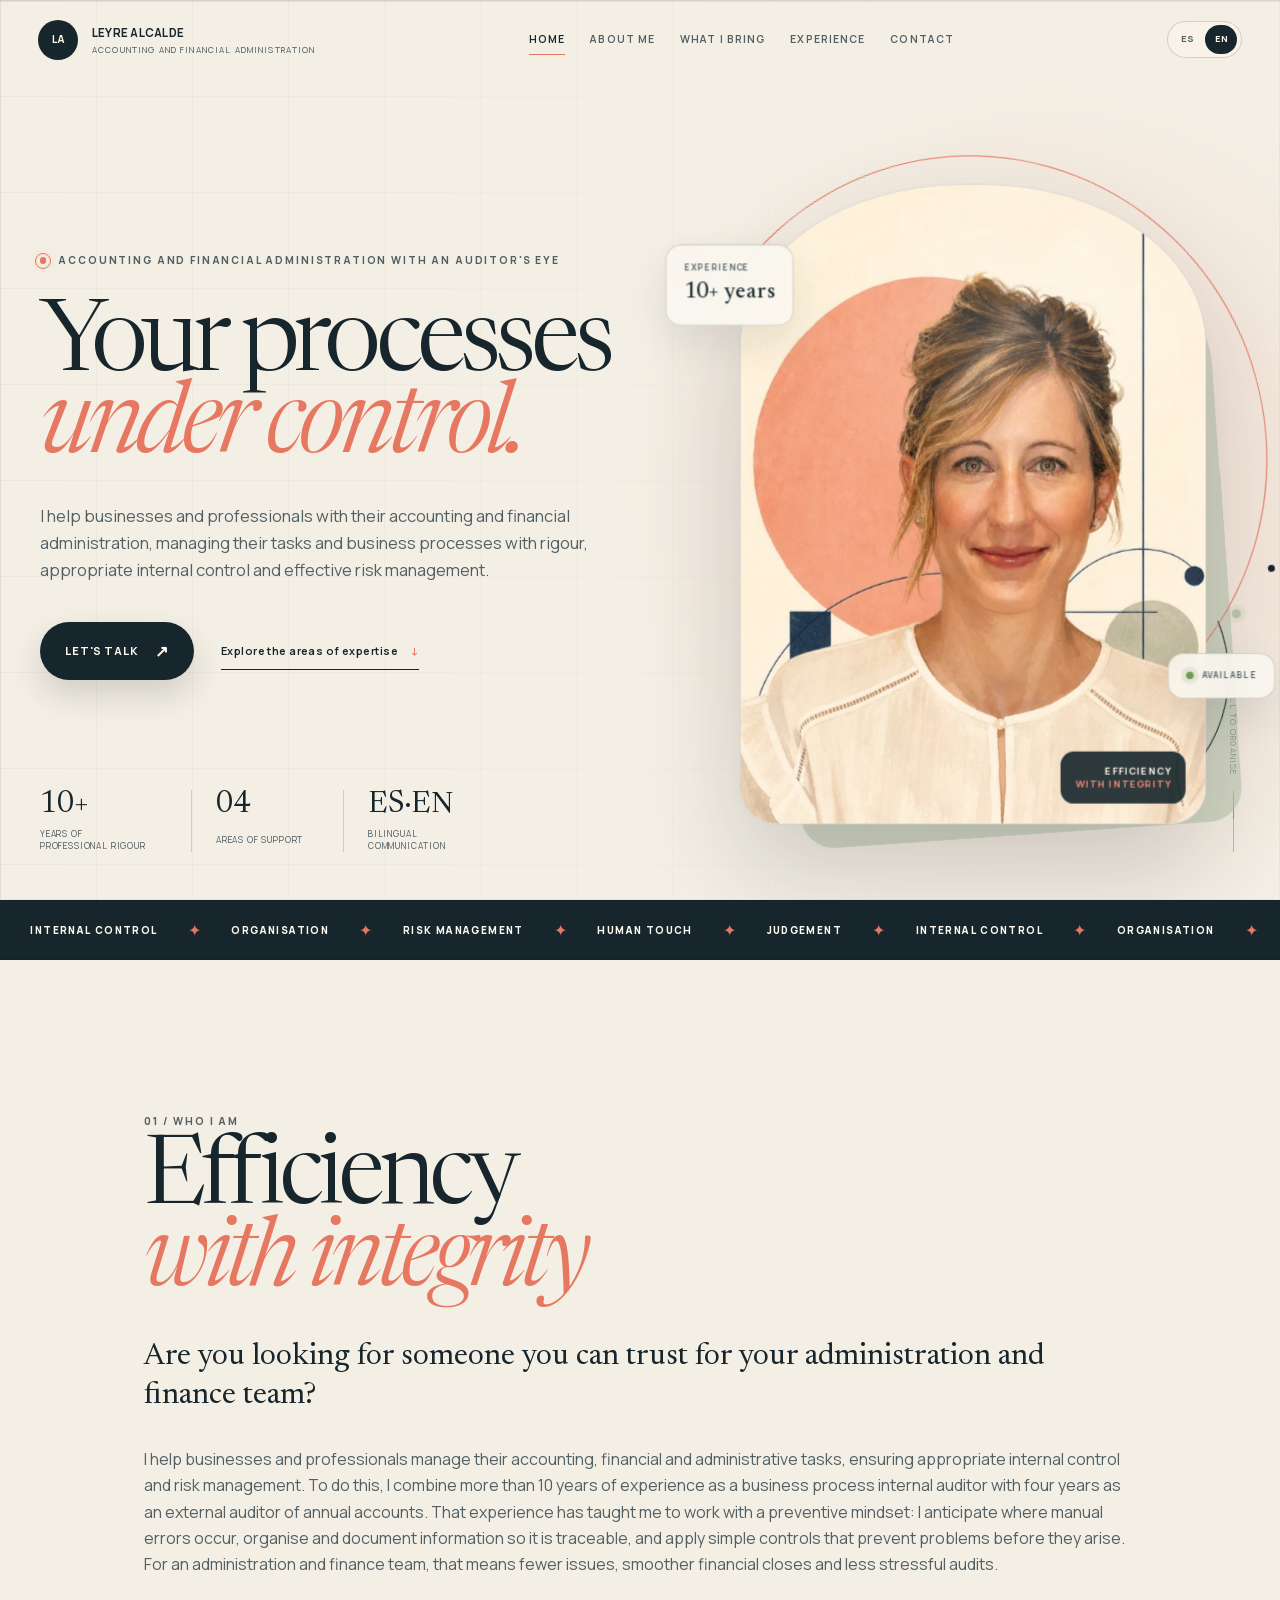
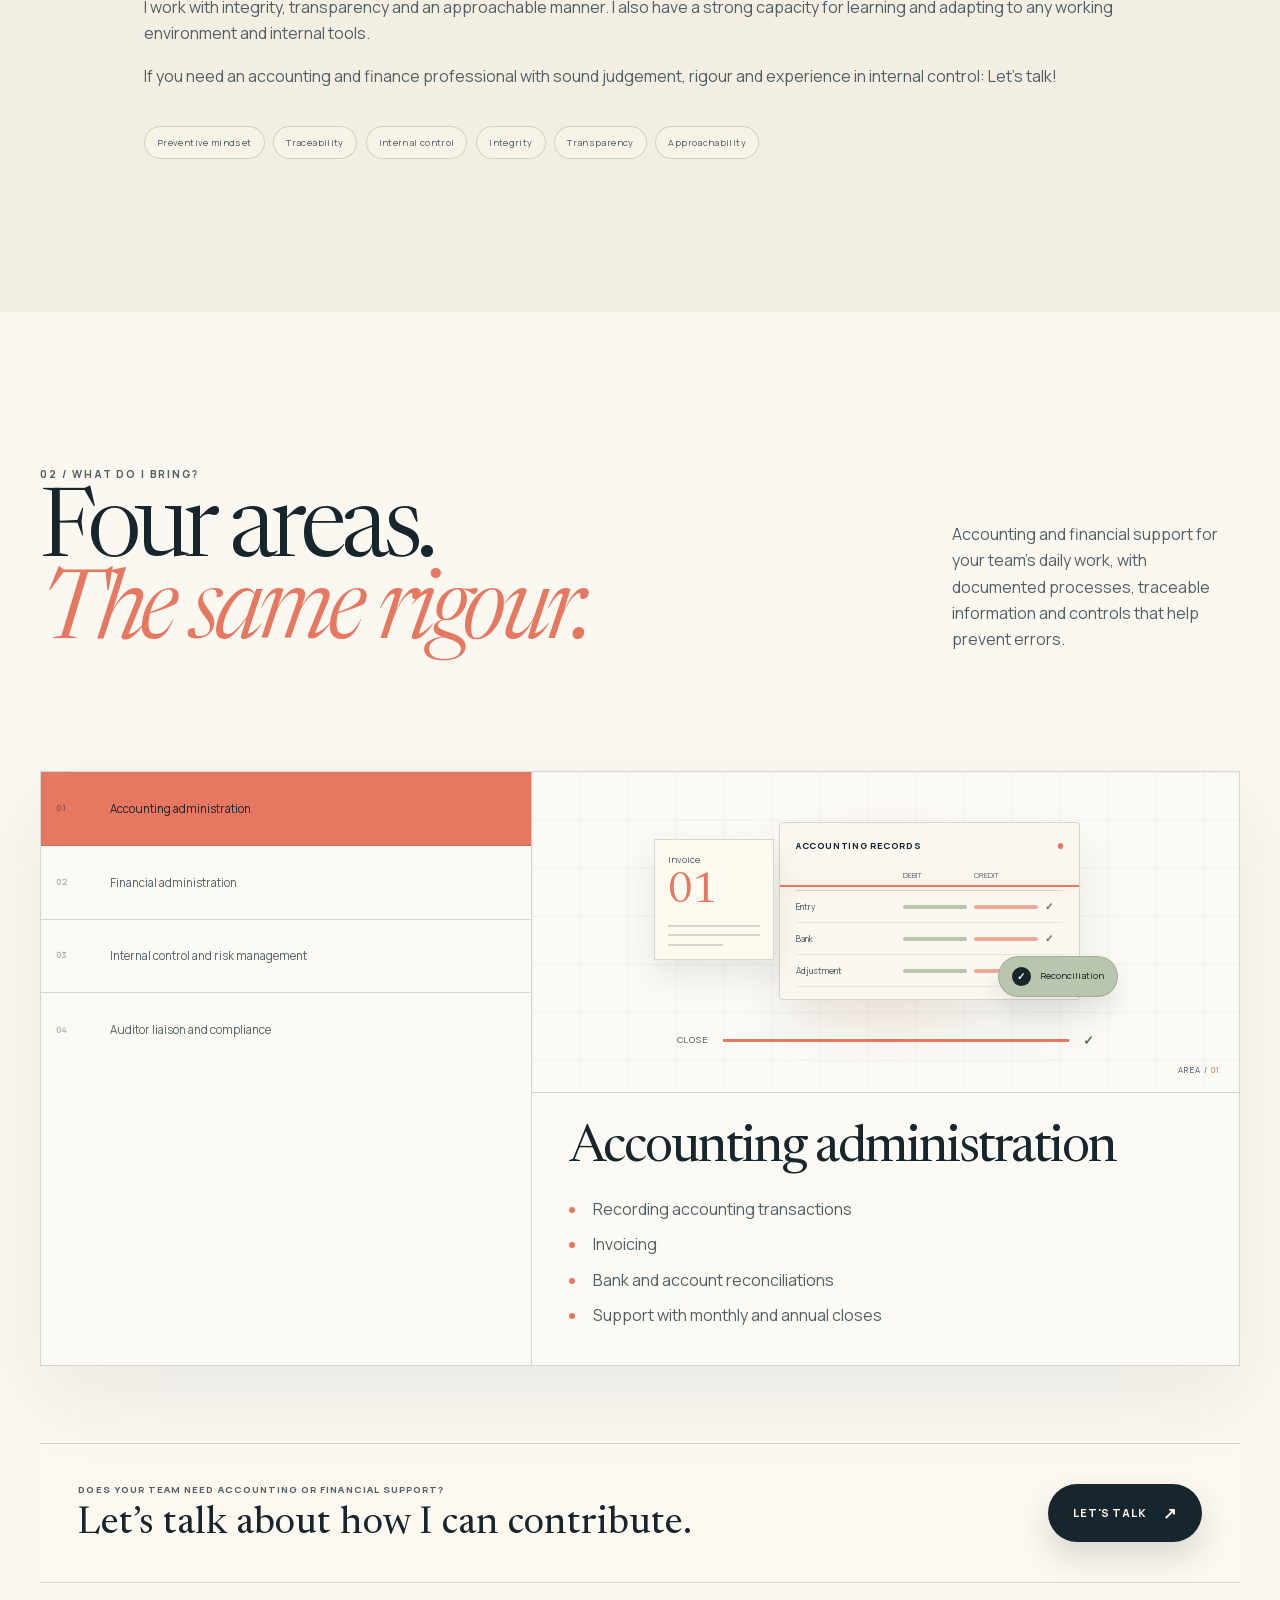
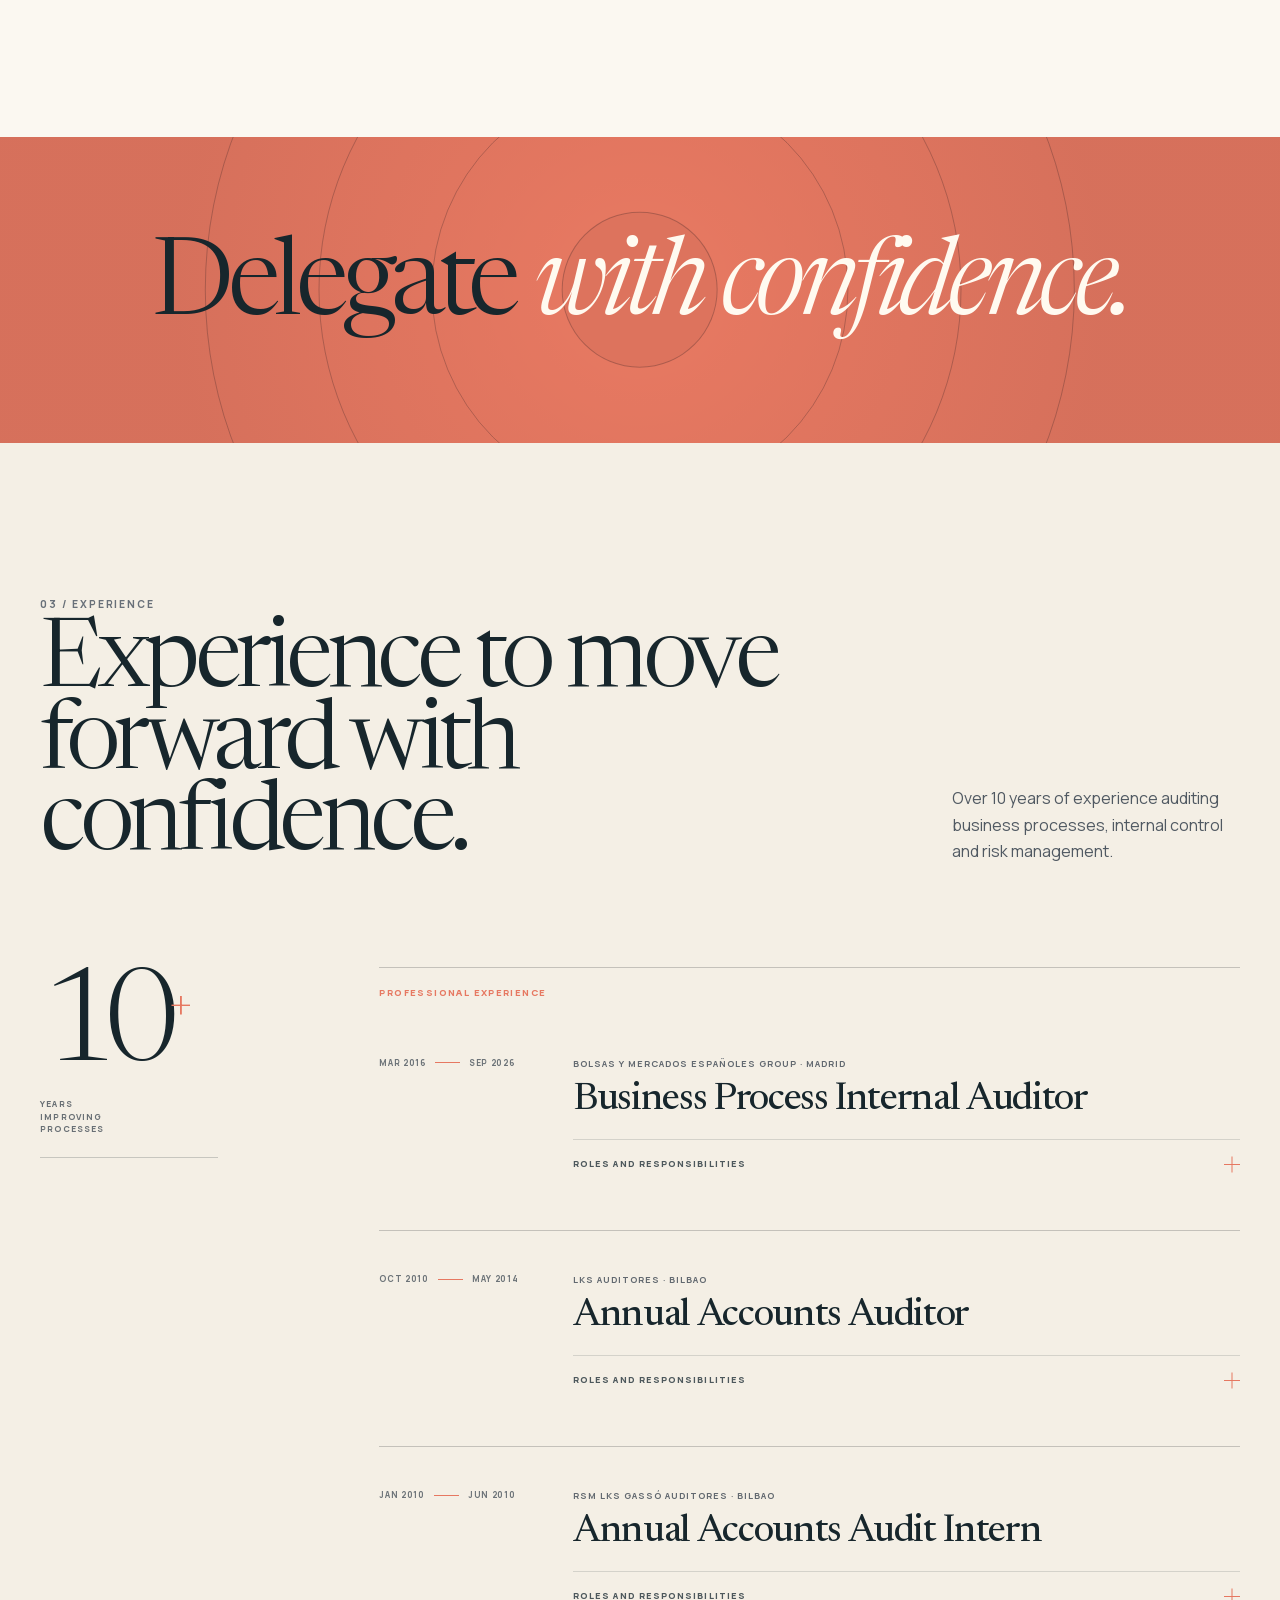
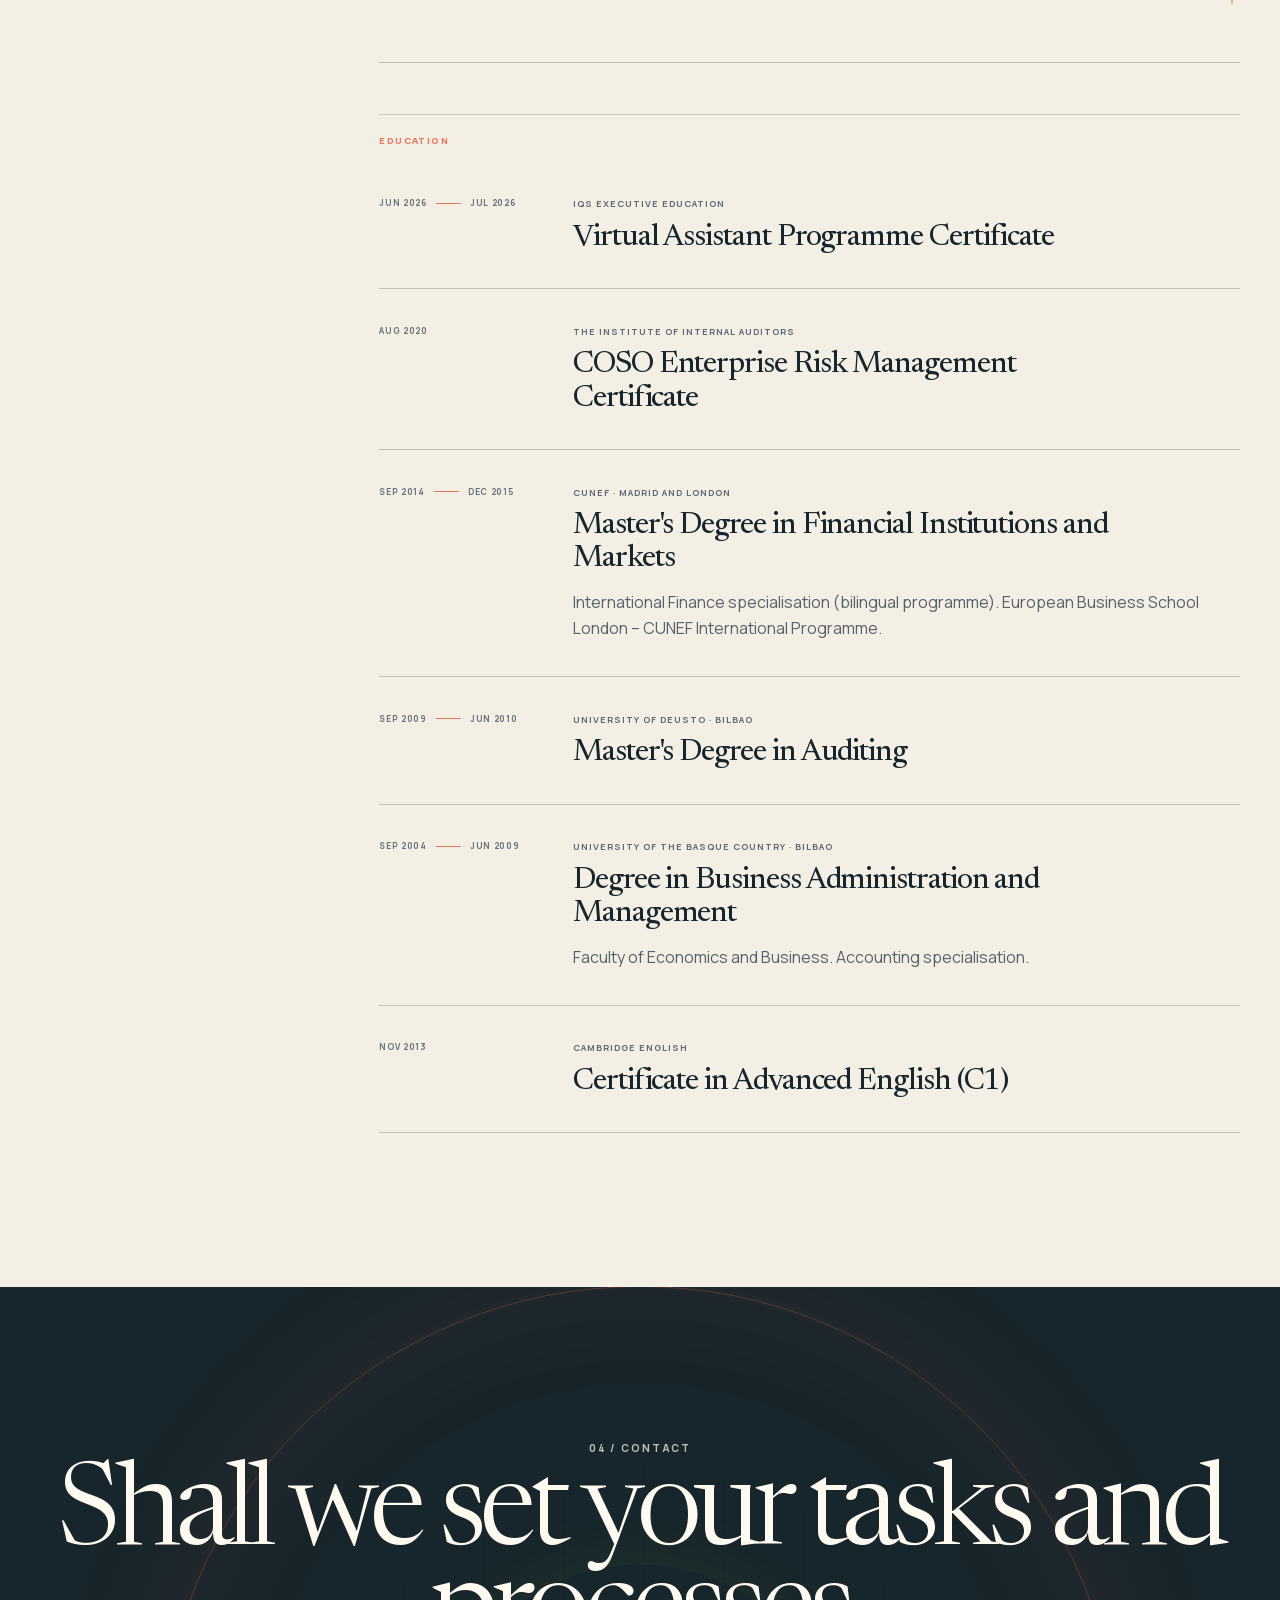
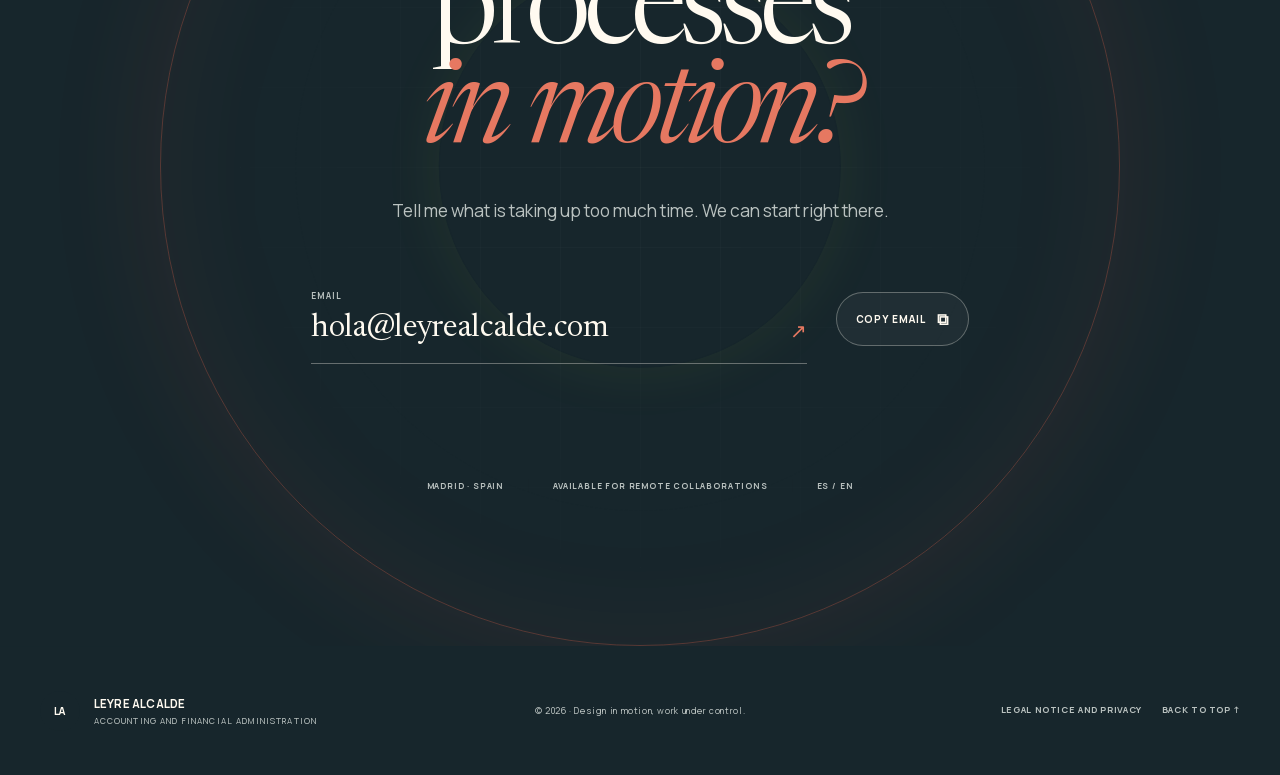
==== commit fcb3583e: "Reenfoca la web hacia administración contable y financiera y actualiza animaciones" ====
--- a/en/index.html
+++ b/en/index.html
@@ -3,17 +3,26 @@
   <head>
     <meta charset="UTF-8" />
     <meta name="viewport" content="width=device-width, initial-scale=1.0" />
-    <meta name="description" content="Accounting and financial administration for businesses and professionals, with appropriate internal control and effective risk management." />
+    <meta name="description" content="I support businesses and professionals with accounting and financial administration, internal control, risk management and audit coordination." />
     <meta name="theme-color" content="#f4efe5" />
     <meta name="color-scheme" content="light" />
     <meta property="og:type" content="website" />
+    <meta property="og:site_name" content="Leyre Alcalde" />
     <meta property="og:locale" content="en_GB" />
+    <meta property="og:locale:alternate" content="es_ES" />
     <meta property="og:title" content="Leyre Alcalde | Accounting and Financial Administration" />
-    <meta property="og:description" content="Accounting and financial administration for businesses and professionals, with appropriate internal control and effective risk management." />
+    <meta property="og:description" content="I support businesses and professionals with accounting and financial administration, internal control, risk management and audit coordination." />
     <meta property="og:url" content="https://www.leyrealcalde.com/en/" />
     <meta property="og:image" content="https://www.leyrealcalde.com/assets/images/leyre-portrait-1200.webp" />
+    <meta property="og:image:type" content="image/webp" />
+    <meta property="og:image:width" content="1003" />
+    <meta property="og:image:height" content="1568" />
     <meta property="og:image:alt" content="Editorial portrait of Leyre Alcalde" />
     <meta name="twitter:card" content="summary_large_image" />
+    <meta name="twitter:title" content="Leyre Alcalde | Accounting and Financial Administration" />
+    <meta name="twitter:description" content="I support businesses and professionals with accounting and financial administration, internal control, risk management and audit coordination." />
+    <meta name="twitter:image" content="https://www.leyrealcalde.com/assets/images/leyre-portrait-1200.webp" />
+    <meta name="twitter:image:alt" content="Editorial portrait of Leyre Alcalde" />
     <link rel="canonical" href="https://www.leyrealcalde.com/en/" />
     <link rel="alternate" hreflang="es" href="https://www.leyrealcalde.com/" />
     <link rel="alternate" hreflang="en" href="https://www.leyrealcalde.com/en/" />
@@ -22,11 +31,113 @@
     <link rel="preload" href="../assets/fonts/manrope-variable.woff2" as="font" type="font/woff2" crossorigin />
     <link rel="preload" href="../assets/fonts/newsreader-variable.woff2" as="font" type="font/woff2" crossorigin />
     <link rel="preload" href="../assets/images/leyre-portrait-960.webp" as="image" type="image/webp" imagesrcset="../assets/images/leyre-portrait-640.webp 640w, ../assets/images/leyre-portrait-960.webp 960w, ../assets/images/leyre-portrait-1200.webp 1003w" imagesizes="(max-width: 840px) 82vw, 40vw" fetchpriority="high" />
-    <link rel="stylesheet" href="../assets/css/styles.css?v=20261004-1" />
+    <link rel="stylesheet" href="../assets/css/styles.css?v=20261004-4" />
     <script>document.documentElement.classList.add("js");</script>
     <script src="../assets/vendor/three.min.js" defer></script>
-    <script src="../assets/js/main.js?v=20261004-1" defer></script>
+    <script src="../assets/js/main.js?v=20261004-3" defer></script>
     <title>Leyre Alcalde | Accounting and Financial Administration</title>
+    <script type="application/ld+json">
+      {
+        "@context": "https://schema.org",
+        "@graph": [
+          {
+            "@type": "WebSite",
+            "@id": "https://www.leyrealcalde.com/#website",
+            "url": "https://www.leyrealcalde.com/",
+            "name": "Leyre Alcalde",
+            "inLanguage": [
+              "es",
+              "en"
+            ],
+            "publisher": {
+              "@id": "https://www.leyrealcalde.com/#leyre-alcalde"
+            }
+          },
+          {
+            "@type": "Person",
+            "@id": "https://www.leyrealcalde.com/#leyre-alcalde",
+            "name": "Leyre Alcalde",
+            "url": "https://www.leyrealcalde.com/",
+            "image": "https://www.leyrealcalde.com/assets/images/leyre-portrait-1200.webp",
+            "jobTitle": "Accounting and Financial Administration",
+            "knowsAbout": [
+              "Accounting administration",
+              "Financial administration",
+              "Internal control and risk management",
+              "Auditor liaison and compliance"
+            ]
+          },
+          {
+            "@type": "WebPage",
+            "@id": "https://www.leyrealcalde.com/en/#webpage",
+            "url": "https://www.leyrealcalde.com/en/",
+            "name": "Leyre Alcalde | Accounting and Financial Administration",
+            "description": "I support businesses and professionals with accounting and financial administration, internal control, risk management and audit coordination.",
+            "inLanguage": "en",
+            "isPartOf": {
+              "@id": "https://www.leyrealcalde.com/#website"
+            },
+            "mainEntity": {
+              "@id": "https://www.leyrealcalde.com/#leyre-alcalde"
+            },
+            "about": [
+              {
+                "@id": "https://www.leyrealcalde.com/#area-1"
+              },
+              {
+                "@id": "https://www.leyrealcalde.com/#area-2"
+              },
+              {
+                "@id": "https://www.leyrealcalde.com/#area-3"
+              },
+              {
+                "@id": "https://www.leyrealcalde.com/#area-4"
+              }
+            ]
+          },
+          {
+            "@type": "Service",
+            "@id": "https://www.leyrealcalde.com/#area-1",
+            "name": "Accounting administration",
+            "description": "Recording accounting transactions. Invoicing. Bank and account reconciliations. Support with monthly and annual closes.",
+            "url": "https://www.leyrealcalde.com/en/#servicios",
+            "provider": {
+              "@id": "https://www.leyrealcalde.com/#leyre-alcalde"
+            }
+          },
+          {
+            "@type": "Service",
+            "@id": "https://www.leyrealcalde.com/#area-2",
+            "name": "Financial administration",
+            "description": "Control of collections, payments and treasury. Budget monitoring and variance analysis. Preparation of reports and management reporting.",
+            "url": "https://www.leyrealcalde.com/en/#servicios",
+            "provider": {
+              "@id": "https://www.leyrealcalde.com/#leyre-alcalde"
+            }
+          },
+          {
+            "@type": "Service",
+            "@id": "https://www.leyrealcalde.com/#area-3",
+            "name": "Internal control and risk management",
+            "description": "Design and documentation of procedures. Risk identification and control design. Detection of inefficiencies and improvement proposals.",
+            "url": "https://www.leyrealcalde.com/en/#servicios",
+            "provider": {
+              "@id": "https://www.leyrealcalde.com/#leyre-alcalde"
+            }
+          },
+          {
+            "@type": "Service",
+            "@id": "https://www.leyrealcalde.com/#area-4",
+            "name": "Auditor liaison and compliance",
+            "description": "Preparation of documentation for audits. Communication with auditors. Responses to requests and follow-up on recommendations.",
+            "url": "https://www.leyrealcalde.com/en/#servicios",
+            "provider": {
+              "@id": "https://www.leyrealcalde.com/#leyre-alcalde"
+            }
+          }
+        ]
+      }
+    </script>
   </head>
   <body data-language="en">
     <a class="skip-link" href="#contenido">Skip to content</a>
@@ -37,7 +148,7 @@
     <header class="site-header" data-header>
       <a class="brand" href="#inicio" aria-label="Leyre Alcalde, home"><span class="brand-mark" aria-hidden="true">LA</span><span><strong>Leyre Alcalde</strong><small>Accounting and Financial Administration</small></span></a>
       <button class="menu-toggle" type="button" aria-expanded="false" aria-controls="site-nav" data-menu-toggle><span class="sr-only">Open menu</span><i></i><i></i></button>
-      <nav class="site-nav" id="site-nav" aria-label="Main navigation" data-menu><a href="#inicio">Home</a><a href="#sobre-leyre">About me</a><a href="#servicios">Services</a><a href="#experiencia">Experience</a><a href="#contacto">Contact</a></nav>
+      <nav class="site-nav" id="site-nav" aria-label="Main navigation" data-menu><a href="#inicio">Home</a><a href="#sobre-leyre">About me</a><a href="#servicios">What I bring</a><a href="#experiencia">Experience</a><a href="#contacto">Contact</a></nav>
       <nav class="language-nav" aria-label="Select language"><a href="../#inicio" lang="es" data-language-link="es">ES</a><a href="./#inicio" lang="en" aria-current="page" data-language-link="en">EN</a></nav>
     </header>
 
@@ -48,14 +159,14 @@
             <p class="eyebrow hero-enter"><span class="live-dot" aria-hidden="true"></span> Accounting and financial administration with an auditor's eye</p>
             <h1 id="hero-title" class="hero-enter hero-enter-2"><span>Your processes</span><span class="outline-word">under control.</span></h1>
             <p class="hero-lede hero-enter hero-enter-3">I help businesses and professionals with their accounting and financial administration, managing their tasks and business processes with rigour, appropriate internal control and effective risk management.</p>
-            <div class="hero-actions hero-enter hero-enter-4"><a class="button button-signal magnetic" href="#contacto"><span>Let's talk</span><i aria-hidden="true">↗</i></a><a class="text-link" href="#servicios">Explore the services <i aria-hidden="true">↓</i></a></div>
+            <div class="hero-actions hero-enter hero-enter-4"><a class="button button-signal magnetic" href="#contacto"><span>Let's talk</span><i aria-hidden="true">↗</i></a><a class="text-link" href="#servicios">Explore the areas of expertise <i aria-hidden="true">↓</i></a></div>
           </div>
           <div class="hero-portrait hero-enter hero-enter-3" data-portrait>
             <div class="hero-orbit orbit-outer" aria-hidden="true"><i></i><b></b></div><div class="hero-orbit orbit-inner" aria-hidden="true"><i></i></div><div class="portrait-shadow-layer" aria-hidden="true" data-depth="back"></div>
             <div class="hero-portrait-card" data-depth="photo"><picture><source type="image/webp" srcset="../assets/images/leyre-portrait-640.webp 640w, ../assets/images/leyre-portrait-960.webp 960w, ../assets/images/leyre-portrait-1200.webp 1003w" sizes="(max-width: 840px) 82vw, 40vw" /><img src="../assets/images/leyre-portrait-fallback.jpg" width="1003" height="1568" alt="Editorial portrait of Leyre Alcalde" fetchpriority="high" decoding="async" /></picture><div class="portrait-light-layer" aria-hidden="true"></div><p class="portrait-caption">Efficiency<br /><em>with integrity</em></p></div>
             <div class="portrait-float-card portrait-float-a" data-depth="front"><small>Experience</small><strong>10+ years</strong></div><div class="portrait-float-card portrait-float-b" data-depth="front"><span></span><small>Available</small></div>
           </div>
-          <dl class="hero-metrics hero-enter hero-enter-4" aria-label="Professional summary"><div><dt data-count="10">10+</dt><dd>Years of professional rigour</dd></div><div><dt>05</dt><dd>Support services</dd></div><div><dt>ES·EN</dt><dd>Bilingual communication</dd></div></dl>
+          <dl class="hero-metrics hero-enter hero-enter-4" aria-label="Professional summary"><div><dt data-count="10">10+</dt><dd>Years of professional rigour</dd></div><div><dt>04</dt><dd>Areas of support</dd></div><div><dt>ES·EN</dt><dd>Bilingual communication</dd></div></dl>
         </div>
         <a class="scroll-cue" href="#sobre-leyre"><span>Scroll to organise</span><i aria-hidden="true"></i></a>
       </section>
@@ -70,26 +181,38 @@
 
       <section class="services section-pad" id="servicios" aria-labelledby="services-title">
         <div class="section-shell">
-          <header class="section-heading reveal"><div><p class="section-kicker">02 / SERVICES</p><h2 id="services-title">Five services.<br /><em>One goal.</em></h2></div><p>The freedom to focus on the work only you can do, knowing everything else is still moving forward.</p></header>
+          <header class="section-heading reveal"><div><p class="section-kicker">02 / WHAT DO I BRING?</p><h2 id="services-title">Four areas.<br /><em>The same rigour.</em></h2></div><p>Accounting and financial support for your team’s daily work, with documented processes, traceable information and controls that help prevent errors.</p></header>
           <div class="service-console reveal" data-service-console>
-            <div class="service-nav" role="tablist" aria-label="Available services">
-              <button class="service-tab is-active" id="service-tab-1" type="button" role="tab" aria-selected="true" aria-controls="service-panel-1" data-service="0"><span>01</span> Business processes</button>
-              <button class="service-tab" id="service-tab-2" type="button" role="tab" aria-selected="false" aria-controls="service-panel-2" data-service="1"><span>02</span> Financial support</button>
-              <button class="service-tab" id="service-tab-3" type="button" role="tab" aria-selected="false" aria-controls="service-panel-3" data-service="2"><span>03</span> Administration</button>
-              <button class="service-tab" id="service-tab-4" type="button" role="tab" aria-selected="false" aria-controls="service-panel-4" data-service="3"><span>04</span> Customer support</button>
-              <button class="service-tab" id="service-tab-5" type="button" role="tab" aria-selected="false" aria-controls="service-panel-5" data-service="4"><span>05</span> Productivity tools</button>
+            <div class="service-nav" role="tablist" aria-label="Areas of support">
+              <button class="service-tab is-active" id="service-tab-1" type="button" role="tab" aria-selected="true" aria-controls="service-panel-1" data-service="0"><span>01</span> Accounting administration</button>
+              <button class="service-tab" id="service-tab-2" type="button" role="tab" aria-selected="false" aria-controls="service-panel-2" data-service="1"><span>02</span> Financial administration</button>
+              <button class="service-tab" id="service-tab-3" type="button" role="tab" aria-selected="false" aria-controls="service-panel-3" data-service="2"><span>03</span> Internal control and risk management</button>
+              <button class="service-tab" id="service-tab-4" type="button" role="tab" aria-selected="false" aria-controls="service-panel-4" data-service="3"><span>04</span> Auditor liaison and compliance</button>
             </div>
-            <article class="service-panel is-active" id="service-panel-1" role="tabpanel" aria-labelledby="service-tab-1" tabindex="0" data-service-panel="0"><div class="service-visual" aria-hidden="true"></div><div class="service-panel-copy"><p>BASE SYSTEM</p><h3>Business processes</h3><p>Execution, assessment and/or monitoring of tasks, KPIs and the effectiveness of internal control and risk management across business processes.</p><ul><li>Internal control</li><li>Risk management</li><li>Management and monitoring</li></ul></div></article>
-            <article class="service-panel" id="service-panel-2" role="tabpanel" aria-labelledby="service-tab-2" tabindex="0" data-service-panel="1" hidden><div class="service-visual" aria-hidden="true"></div><div class="service-panel-copy"><p>VISIBILITY</p><h3>Financial support</h3><p>Managing accounting and invoicing, tracking collections and payments, controlling expenses, analysing data, and preparing financial reports and budgets.</p><ul><li>Accounting and invoicing</li><li>Payments and collections</li><li>Reports and budgets</li></ul></div></article>
-            <article class="service-panel" id="service-panel-3" role="tabpanel" aria-labelledby="service-tab-3" tabindex="0" data-service-panel="2" hidden><div class="service-visual" aria-hidden="true"></div><div class="service-panel-copy"><p>COORDINATION</p><h3>Administration</h3><p>Preparing, updating and monitoring internal procedures; preparing reports and documentation; and managing calendars, email and meetings.</p><ul><li>Procedures and reports</li><li>Calendar and email</li><li>Documents and meetings</li></ul></div></article>
-            <article class="service-panel" id="service-panel-4" role="tabpanel" aria-labelledby="service-tab-4" tabindex="0" data-service-panel="3" hidden><div class="service-visual" aria-hidden="true"></div><div class="service-panel-copy"><p>CONNECTION</p><h3>Customer support</h3><p>Managing enquiries via email and social media, preparing FAQs and providing customer support.</p><ul><li>Email and social media</li><li>FAQs</li><li>Customer support</li></ul></div></article>
-            <article class="service-panel" id="service-panel-5" role="tabpanel" aria-labelledby="service-tab-5" tabindex="0" data-service-panel="4" hidden><div class="service-visual" aria-hidden="true"></div><div class="service-panel-copy"><p>PRODUCTIVITY</p><h3>Productivity tools</h3><p>Use of Microsoft 365, Google Workspace, Trello, Canva, Calendly, Doodle, Holded, Zoom and Slack, together with AI tools such as Claude and Copilot.</p><ul><li>Management tools</li><li>Online collaboration</li><li>Applied AI</li></ul></div></article>
-          </div>
-          <aside class="section-conversion reveal" aria-label="Next step"><div><p>Is something taking up too much of your time?</p><h3>Let us start there.</h3></div><a class="button button-signal magnetic" href="#contacto"><span>Let's talk</span><i aria-hidden="true">↗</i></a></aside>
+
+            <article class="service-panel is-active" id="service-panel-1" role="tabpanel" aria-labelledby="service-tab-1" tabindex="0" data-service-panel="0">
+              <div class="service-visual" aria-hidden="true"></div>
+              <div class="service-panel-copy"><h3>Accounting administration</h3><ul><li>Recording accounting transactions</li><li>Invoicing</li><li>Bank and account reconciliations</li><li>Support with monthly and annual closes</li></ul></div>
+            </article>
+            <article class="service-panel" id="service-panel-2" role="tabpanel" aria-labelledby="service-tab-2" tabindex="0" data-service-panel="1" hidden>
+              <div class="service-visual" aria-hidden="true"></div>
+              <div class="service-panel-copy"><h3>Financial administration</h3><ul><li>Control of collections, payments and treasury</li><li>Budget monitoring and variance analysis</li><li>Preparation of reports and management reporting</li></ul></div>
+            </article>
+            <article class="service-panel" id="service-panel-3" role="tabpanel" aria-labelledby="service-tab-3" tabindex="0" data-service-panel="2" hidden>
+              <div class="service-visual" aria-hidden="true"></div>
+              <div class="service-panel-copy"><h3>Internal control and risk management</h3><ul><li>Design and documentation of procedures</li><li>Risk identification and control design</li><li>Detection of inefficiencies and improvement proposals</li></ul></div>
+            </article>
+            <article class="service-panel" id="service-panel-4" role="tabpanel" aria-labelledby="service-tab-4" tabindex="0" data-service-panel="3" hidden>
+              <div class="service-visual" aria-hidden="true"></div>
+              <div class="service-panel-copy"><h3>Auditor liaison and compliance</h3><ul><li>Preparation of documentation for audits</li><li>Communication with auditors</li><li>Responses to requests and follow-up on recommendations</li></ul></div>
+            </article>
+          </div>
+
+          <aside class="section-conversion reveal" aria-label="Next step"><div><p>Does your team need accounting or financial support?</p><h3>Let’s talk about how I can contribute.</h3></div><a class="button button-signal magnetic" href="#contacto"><span>Let's talk</span><i aria-hidden="true">↗</i></a></aside>
         </div>
       </section>
 
-      <section class="statement" aria-label="Value proposition"><div class="statement-orbit" aria-hidden="true"><span></span><span></span><span></span></div><p class="reveal">You do not need to do it all.<br />You need to know <em>everything is moving.</em></p></section>
+      <section class="statement" aria-label="Value proposition"><div class="statement-orbit" aria-hidden="true"><span></span><span></span><span></span></div><p class="reveal">Delegate <em>with confidence.</em></p></section>
 
       <section class="experience section-pad" id="experiencia" aria-labelledby="experience-title">
         <div class="section-shell">
@@ -103,11 +226,11 @@
               <p class="timeline-group-label">Professional experience</p>
               <article class="timeline-item reveal">
                 <div class="timeline-date"><span>MAR 2016</span><i></i><span>SEP 2026</span></div>
-                <div class="timeline-content"><p>Bolsas y Mercados Españoles (BME) Group · Madrid</p><h3>Business Process Internal Auditor</h3><details class="timeline-details"><summary><span>Roles and responsibilities</span><i aria-hidden="true"></i></summary><ul><li>Contributing to the development of the Annual Internal Audit Plan.</li><li>Assessing risk management, internal control and compliance with regulations and best practices in both financial and non-financial business processes.</li><li>Drafting internal audit reports in accordance with the Global Internal Audit Standards.</li><li>Participating in communications and reporting to official supervisory bodies.</li></ul></details></div>
+                <div class="timeline-content"><p>Bolsas y Mercados Españoles Group · Madrid</p><h3>Business Process Internal Auditor</h3><details class="timeline-details"><summary><span>Roles and responsibilities</span><i aria-hidden="true"></i></summary><ul><li>Assessing risk management, internal control and compliance in business processes.</li><li>Communicating and documenting conclusions and areas for improvement in business processes.</li><li>Participating in communications and reporting to official supervisory bodies.</li></ul></details></div>
               </article>
               <article class="timeline-item reveal">
                 <div class="timeline-date"><span>OCT 2010</span><i></i><span>MAY 2014</span></div>
-                <div class="timeline-content"><p>LKS Auditores · Bilbao</p><h3>Annual Accounts Auditor</h3><details class="timeline-details"><summary><span>Roles and responsibilities</span><i aria-hidden="true"></i></summary><ul><li>Preparing audit and financial information reports.</li><li>Reviewing the financial statements and internal controls of companies in the services and industrial sectors.</li><li>Certifying projects subsidised by public bodies.</li></ul></details></div>
+                <div class="timeline-content"><p>LKS Auditores · Bilbao</p><h3>Annual Accounts Auditor</h3><details class="timeline-details"><summary><span>Roles and responsibilities</span><i aria-hidden="true"></i></summary><ul><li>Reviewing the financial statements, accounting records and internal control of companies in the services and industrial sectors.</li></ul></details></div>
               </article>
               <article class="timeline-item reveal">
                 <div class="timeline-date"><span>JAN 2010</span><i></i><span>JUN 2010</span></div>
--- a/assets/css/styles.css
+++ b/assets/css/styles.css
@@ -246,15 +246,15 @@
 .mini-coordinate { position: absolute; right: 1.2rem; bottom: 1rem; color: var(--fog); font-size: 0.5rem; letter-spacing: 0.13em; }
 .mini-coordinate i { color: var(--coral); font-style: normal; }
 .service-panel-copy { padding: 2rem 2.3rem 2.3rem; border-top: 1px solid var(--line); }
-.service-panel-copy > p:first-child { margin-bottom: 0.8rem; color: var(--coral); font-size: 0.54rem; font-weight: 750; letter-spacing: 0.14em; }
 .service-panel h3 { margin-bottom: 1rem; font-family: "Newsreader", Georgia, serif; font-size: clamp(2.2rem, 4vw, 4.2rem); font-weight: 400; line-height: 0.95; letter-spacing: -0.04em; }
-.service-panel-copy > p:not(:first-child) { max-width: 38rem; margin-bottom: 1.4rem; color: var(--fog); }
-.service-panel ul { display: flex; padding: 0; margin: 0; flex-wrap: wrap; gap: 0.5rem; list-style: none; }
-.service-panel li { padding: 0.45rem 0.7rem; border: 1px solid var(--line); border-radius: 2rem; color: #c9cdd1; font-size: 0.56rem; letter-spacing: 0.06em; text-transform: uppercase; }
+.service-panel ul { display: block; padding-left: 1.15rem; margin: 1.4rem 0 0; list-style: disc; }
+.service-panel li { padding-left: 0.35rem; color: var(--fog); font-size: 1rem; line-height: 1.65; }
+.service-panel li + li { margin-top: 0.55rem; }
+.service-panel li::marker { color: var(--coral); }
 .service-panel.is-switching .service-panel-copy, .service-panel.is-switching .mini-core { opacity: 0; transform: translateY(0.8rem); }
 .service-panel-copy, .mini-core { transition: opacity 220ms ease, transform 320ms var(--ease); }
 
-.statement { position: relative; z-index: 2; display: grid; min-height: 86svh; padding: 7rem 2rem; overflow: hidden; place-items: center; text-align: center; background: var(--coral); color: var(--night); }
+.statement { position: relative; z-index: 2; display: grid; min-height: clamp(16rem, 34svh, 23rem); padding: clamp(3rem, 6vw, 5rem) 1.5rem; overflow: hidden; place-items: center; text-align: center; background: var(--coral); color: var(--night); }
 .statement::after { position: absolute; inset: 0; content: ""; background: radial-gradient(circle at center, transparent 10%, rgba(7,11,18,0.07) 70%); }
 .statement p { position: relative; z-index: 2; max-width: 77rem; margin: 0; font-size: clamp(4rem, 8.4vw, 9rem); line-height: 0.88; }
 .statement p em { color: var(--ivory); font-weight: inherit; }
@@ -407,7 +407,7 @@
   .chip-1, .chip-3 { left: 3%; }
   .chip-2, .chip-4 { right: 3%; }
   .service-panel-copy { padding: 1.5rem; }
-  .statement { min-height: 72svh; }
+  .statement { min-height: 17rem; padding-block: 3.5rem; }
   .statement p { font-size: clamp(3.2rem, 15vw, 5.5rem); }
   .timeline-item { grid-template-columns: 1fr; gap: 1rem; }
   .experience-number strong { font-size: 10rem; }
@@ -556,8 +556,6 @@
 .mini-core::before { border-color: rgba(23,38,44,0.4); }
 .mini-core span { background: var(--sage, #bac5ae); box-shadow: 0 0 2rem rgba(186,197,174,0.75); }
 .service-panel-copy { border-color: var(--line); }
-.service-panel-copy > p:first-child { color: #b64c3c; }
-.service-panel-copy > p:not(:first-child) { color: var(--fog); }
 .service-panel li { color: var(--fog); border-color: var(--line); }
 
 .statement { background: var(--coral); }
@@ -615,116 +613,157 @@
 }
 
 
-/* Service-specific animated scenes ---------------------------------------- */
-.service-visual { min-height: 19rem; transition: opacity 180ms ease, transform 260ms var(--ease); }
+/* Accounting, finance, controls and audit scenes --------------------------- */
+.service-visual { min-height: 20rem; transition: opacity 180ms ease, transform 260ms var(--ease); }
 .service-visual::before, .service-visual::after { content: none; }
 .service-panel.is-switching .service-visual { opacity: 0; transform: scale(0.985); }
-.visual-stage { position: absolute; inset: 0; overflow: hidden; }
-.visual-stage::before { position: absolute; inset: 0; content: ""; background-image: linear-gradient(rgba(23,38,44,0.04) 1px, transparent 1px), linear-gradient(90deg, rgba(23,38,44,0.04) 1px, transparent 1px); background-size: 3rem 3rem; pointer-events: none; }
-
-.visual-process { display: grid; padding: 2.5rem 2rem 3rem; place-items: center; }
-.process-route { position: relative; display: flex; width: min(92%, 34rem); align-items: center; justify-content: space-between; }
-.process-route::before { position: absolute; right: 8%; left: 8%; height: 2px; content: ""; background: linear-gradient(90deg, var(--night), var(--coral), var(--sage)); }
-.route-pulse { position: absolute; z-index: 3; left: 8%; width: 0.75rem; height: 0.75rem; border: 2px solid #fbf8f1; border-radius: 50%; background: var(--coral); box-shadow: 0 0 0 0.35rem rgba(230,120,97,0.16); animation: process-pulse 3.6s var(--ease) infinite; }
-.process-node { position: relative; z-index: 2; display: grid; width: 5.2rem; aspect-ratio: 1; border: 1px solid rgba(23,38,44,0.25); border-radius: 50%; place-items: center; background: #f8f4ec; box-shadow: 0 1rem 2rem rgba(23,38,44,0.08); }
-.process-node span { position: absolute; top: 0.65rem; color: var(--fog); font-size: 0.42rem; }
-.process-node strong { font-size: 0.52rem; letter-spacing: 0.08em; }
-.process-node.node-2 { color: #fffaf0; border-color: var(--night); background: var(--night); animation: node-pulse 2.8s ease-in-out infinite; }
-.process-node.node-3 { border-color: var(--sage); background: var(--sage); }
-.process-checks { position: absolute; right: 1rem; bottom: 1rem; left: 1rem; display: flex; justify-content: center; gap: 0.55rem; }
-.process-checks span { padding: 0.35rem 0.55rem; border: 1px solid var(--line); border-radius: 2rem; color: var(--fog); background: rgba(251,248,241,0.85); font-size: 0.46rem; }
-
-.visual-admin { padding: 2.4rem 2rem; }
-.admin-calendar { position: absolute; top: 2.2rem; left: 8%; width: 58%; padding: 0.9rem; border: 1px solid var(--line); background: rgba(251,248,241,0.92); box-shadow: 0 1.4rem 3rem rgba(23,38,44,0.1); transform: rotate(-2deg); }
-.calendar-top { display: flex; padding-bottom: 0.7rem; border-bottom: 1px solid var(--line); align-items: center; justify-content: space-between; color: var(--fog); font-size: 0.5rem; font-weight: 800; letter-spacing: 0.1em; }
-.calendar-top i { width: 0.45rem; height: 0.45rem; border-radius: 50%; background: var(--coral); }
-.calendar-days { display: grid; padding-top: 0.8rem; grid-template-columns: repeat(5,1fr); gap: 0.35rem; }
-.calendar-days span { display: flex; height: 3.4rem; padding: 0.35rem; border: 1px solid rgba(23,38,44,0.1); color: var(--fog); flex-direction: column; font-size: 0.42rem; }
-.calendar-days b { margin-top: auto; color: var(--night); font-family: "Newsreader", Georgia, serif; font-size: 1rem; font-weight: 500; }
-.calendar-days .is-today { color: #fffaf0; border-color: var(--coral); background: var(--coral); animation: calendar-focus 2.8s ease-in-out infinite; }
-.calendar-days .is-today b { color: var(--night); }
-.admin-message { position: absolute; right: 7%; display: grid; width: 43%; min-height: 3.4rem; padding: 0.7rem; border: 1px solid var(--line); grid-template-columns: auto 1fr auto; align-items: center; gap: 0.55rem; background: rgba(251,248,241,0.94); box-shadow: 0 1rem 2rem rgba(23,38,44,0.1); animation: admin-arrive 4s var(--ease) infinite; }
-.admin-message i { width: 0.45rem; height: 0.45rem; border-radius: 50%; background: var(--sage); }
-.admin-message span { color: var(--fog); font-size: 0.5rem; }
-.admin-message b { color: var(--coral); font-size: 0.6rem; }
-.message-a { top: 27%; animation-delay: -0.8s; }
-.message-b { top: 54%; animation-delay: -2.4s; }
-
-.visual-finance { padding: 2.4rem 2.2rem; }
-.finance-head { display: flex; align-items: baseline; justify-content: space-between; color: var(--fog); font-size: 0.52rem; font-weight: 750; letter-spacing: 0.08em; text-transform: uppercase; }
-.finance-head strong { color: #6d925b; font-size: 0.7rem; }
-.finance-chart { position: absolute; top: 4.3rem; right: 5%; bottom: 2.2rem; left: 5%; display: flex; padding-right: 42%; border-bottom: 1px solid var(--line); align-items: flex-end; gap: 5%; }
-.finance-chart > i { width: 11%; height: var(--bar); border-radius: 0.25rem 0.25rem 0 0; background: var(--sage); transform-origin: bottom; animation: bar-grow 900ms var(--ease) both; animation-delay: var(--delay); }
-.finance-chart > i:nth-child(2n) { background: var(--coral); }
-.chart-line { position: absolute; top: 27%; right: 42%; left: 0; height: 2px; background: var(--night); transform: rotate(-8deg); }
-.chart-line::after { position: absolute; top: -0.25rem; right: 0; width: 0.55rem; height: 0.55rem; border-radius: 50%; content: ""; background: var(--night); }
-.invoice-card { position: absolute; z-index: 3; right: 5%; bottom: 2rem; display: flex; width: 38%; min-height: 9rem; padding: 1rem; border: 1px solid var(--line); flex-direction: column; background: #fbf8f1; box-shadow: 0 1.2rem 2.5rem rgba(23,38,44,0.12); animation: invoice-float 3.8s ease-in-out infinite; }
-.invoice-card span { color: var(--fog); font-size: 0.48rem; font-weight: 750; letter-spacing: 0.08em; }
-.invoice-card strong { margin-top: auto; font-family: "Newsreader", Georgia, serif; font-size: 1.8rem; font-weight: 500; }
-.invoice-card small { margin-top: 0.45rem; color: #668854; font-size: 0.45rem; }
-
-.visual-customer { padding: 2rem; }
-.response-ring { position: absolute; top: 2.3rem; left: 7%; display: grid; width: 8rem; aspect-ratio: 1; border: 1px solid var(--coral); border-radius: 50%; place-items: center; background: rgba(251,248,241,0.75); box-shadow: 0 0 0 1rem rgba(230,120,97,0.07); animation: response-ring 3s ease-in-out infinite; }
-.response-ring strong { font-family: "Newsreader", Georgia, serif; font-size: 2.7rem; font-weight: 400; line-height: 1; }
-.response-ring-bilingual strong { font-size: 1.75rem; }
-.response-ring > span { position: absolute; top: 52%; right: 1.3rem; color: var(--coral); font-size: 0.45rem; font-weight: 800; }
-.response-ring small { position: absolute; bottom: 1.2rem; color: var(--fog); font-size: 0.42rem; }
-.chat-stack { position: absolute; top: 2.2rem; right: 5%; display: flex; width: 55%; flex-direction: column; gap: 0.65rem; }
-.chat-stack p { max-width: 90%; margin: 0; padding: 0.75rem 0.9rem; border-radius: 1rem 1rem 1rem 0.15rem; color: var(--fog); background: rgba(251,248,241,0.95); box-shadow: 0 0.8rem 1.8rem rgba(23,38,44,0.08); font-size: 0.58rem; animation: chat-in 500ms var(--ease) both; }
-.chat-stack .chat-out { align-self: flex-end; color: #fffaf0; border-radius: 1rem 1rem 0.15rem 1rem; background: var(--night); animation-delay: 300ms; }
-.chat-out i { color: var(--sage); font-style: normal; }
-.typing { display: flex; width: fit-content; padding: 0.45rem 0.6rem; border-radius: 1rem; gap: 0.22rem; background: rgba(251,248,241,0.95); }
-.typing i { width: 0.28rem; height: 0.28rem; border-radius: 50%; background: var(--fog); animation: typing 1.2s ease-in-out infinite; }
-.typing i:nth-child(2) { animation-delay: 150ms; }.typing i:nth-child(3) { animation-delay: 300ms; }
-.customer-score { position: absolute; right: 5%; bottom: 1.4rem; left: 7%; display: grid; padding-top: 0.8rem; border-top: 1px solid var(--line); grid-template-columns: 1fr auto; align-items: end; }
-.customer-score span { color: var(--fog); font-size: 0.48rem; font-weight: 750; letter-spacing: 0.08em; text-transform: uppercase; }
-.customer-score strong { font-family: "Newsreader", Georgia, serif; font-size: 1.7rem; font-weight: 500; }
-.customer-score small { color: #668854; font-size: 0.45rem; }
-
-.visual-people { display: grid; padding: 2.4rem 1.5rem 3rem; place-items: center; }
-.people-route { position: relative; z-index: 2; display: grid; width: min(94%, 34rem); grid-template-columns: repeat(4, minmax(0, 1fr)); gap: 0.7rem; }
-.people-route::before { position: absolute; z-index: -1; top: 50%; right: 5%; left: 5%; height: 1px; content: ""; background: linear-gradient(90deg, var(--sage), var(--coral)); }
-.people-step { position: relative; display: flex; min-width: 0; min-height: 7.5rem; padding: 0.7rem; border: 1px solid var(--line); align-items: center; flex-direction: column; justify-content: space-between; background: rgba(251,248,241,0.94); box-shadow: 0 0.8rem 1.8rem rgba(23,38,44,0.08); animation: people-step 3.2s ease-in-out infinite; }
-.people-step:nth-child(2) { animation-delay: -0.8s; }
-.people-step:nth-child(3) { animation-delay: -1.6s; }
-.people-step:nth-child(4) { animation-delay: -2.4s; }
-.people-step span { align-self: flex-start; color: var(--fog); font-size: 0.42rem; font-weight: 800; letter-spacing: 0.1em; }
-.people-step i { display: grid; width: 2.45rem; aspect-ratio: 1; border: 1px solid var(--coral); border-radius: 50%; place-items: center; background: var(--ivory); }
-.people-step i::before { width: 0.75rem; height: 0.75rem; border-radius: 50%; content: ""; background: var(--coral); box-shadow: 0 0.85rem 0 -0.1rem var(--sage); }
-.people-step strong { overflow-wrap: anywhere; font-size: 0.46rem; letter-spacing: 0.06em; text-align: center; }
-.people-status { position: absolute; bottom: 1rem; display: flex; align-items: center; gap: 0.45rem; color: var(--fog); font-size: 0.48rem; }
-.people-status i { width: 0.4rem; height: 0.4rem; border-radius: 50%; background: #668854; }
-
-.visual-digital { display: grid; place-items: center; }
-.content-core { position: relative; z-index: 3; display: grid; width: 6.5rem; aspect-ratio: 1; border-radius: 50%; place-items: center; color: #fffaf0; background: var(--night); box-shadow: 0 0 0 1.2rem rgba(23,38,44,0.06); animation: content-core 3s ease-in-out infinite; }
-.content-core strong { font-family: "Newsreader", Georgia, serif; font-size: 2.1rem; font-weight: 400; line-height: 1; }.content-core span { position: absolute; bottom: 1.15rem; font-size: 0.42rem; letter-spacing: 0.1em; }
-.internet-globe { overflow: hidden; }
-.internet-globe::before, .internet-globe::after { position: absolute; content: ""; border: 1px solid rgba(255,250,240,0.62); border-radius: 50%; }
-.internet-globe::before { inset: 0.75rem 1.9rem; }
-.internet-globe::after { inset: 1.9rem 0.75rem; }
-.internet-globe .globe-equator { position: absolute; top: 50%; right: 0.65rem; bottom: auto; left: 0.65rem; height: 1px; background: rgba(255,250,240,0.62); }
-.internet-globe .globe-route { position: absolute; top: 1.2rem; right: 0.65rem; bottom: auto; left: 0.65rem; height: 3.6rem; border: 1px solid var(--coral); border-radius: 50%; transform: rotate(-24deg); }
-.globe-dot { position: absolute; z-index: 2; width: 0.42rem; height: 0.42rem; border: 2px solid var(--night); border-radius: 50%; background: var(--coral); box-shadow: 0 0 0 0.25rem rgba(230,120,97,0.18); }
-.globe-dot-a { top: 1.45rem; left: 2rem; }.globe-dot-b { top: 3.05rem; right: 1rem; }.globe-dot-c { right: 2.25rem; bottom: 1.15rem; }
-.content-orbit { position: absolute; width: min(74%, 28rem); aspect-ratio: 2 / 1; border: 1px solid var(--coral); border-radius: 50%; animation: content-spin 18s linear infinite; }
-.content-node { position: absolute; display: grid; width: 5.3rem; min-height: 3.5rem; padding: 0.55rem; border: 1px solid var(--line); grid-template-columns: auto 1fr; align-items: center; gap: 0.45rem; background: #fbf8f1; box-shadow: 0 0.8rem 1.8rem rgba(23,38,44,0.1); animation: content-counterspin 18s linear infinite; }
-.content-node i { width: 0.5rem; height: 0.5rem; border-radius: 50%; background: var(--coral); }.content-node strong { font-size: 0.48rem; letter-spacing: 0.06em; }.content-node small { grid-column: 2; color: var(--fog); font-size: 0.4rem; }
-.content-node-1 { top: -1.7rem; left: calc(50% - 2.65rem); }.content-node-2 { right: -2.65rem; bottom: 0; }.content-node-3 { bottom: 0; left: -2.65rem; }
-.content-status { position: absolute; bottom: 1rem; display: flex; align-items: center; gap: 0.45rem; color: var(--fog); font-size: 0.48rem; }.content-status i { width: 0.4rem; height: 0.4rem; border-radius: 50%; background: #668854; }
-
-.visual-events { padding: 2.2rem; }
-.event-date { position: absolute; top: 2.2rem; left: 7%; display: flex; width: 7.5rem; height: 9rem; padding: 0.85rem; border: 1px solid var(--line); align-items: center; flex-direction: column; background: #fbf8f1; box-shadow: 0 1rem 2rem rgba(23,38,44,0.09); }.event-date span { color: var(--coral); font-size: 0.52rem; font-weight: 800; letter-spacing: 0.12em; }.event-date strong { font-family: "Newsreader", Georgia, serif; font-size: 3.5rem; font-weight: 400; line-height: 1; }.event-date small { margin-top: auto; color: var(--fog); font-size: 0.44rem; }
-.event-track { position: absolute; top: 4rem; right: 8%; bottom: 3.5rem; left: 42%; border-left: 1px solid rgba(23,38,44,0.22); }.event-progress { position: absolute; top: 0; left: -1px; width: 2px; height: 40%; background: var(--coral); animation: event-progress 3.5s var(--ease) infinite; }
-.event-stop { position: absolute; left: -0.35rem; display: flex; align-items: center; gap: 0.8rem; }.event-stop span { width: 3rem; margin-left: -3.8rem; color: var(--fog); font-size: 0.48rem; text-align: right; }.event-stop b { width: 0.65rem; height: 0.65rem; border: 2px solid #fbf8f1; border-radius: 50%; background: var(--night); box-shadow: 0 0 0 1px var(--night); }.stop-1 { top: 0; }.stop-2 { top: 48%; }.stop-3 { bottom: 0; }.stop-2 b { background: var(--coral); box-shadow: 0 0 0 1px var(--coral), 0 0 0 0.4rem rgba(230,120,97,0.12); }
-.attendees { position: absolute; right: 8%; bottom: 2rem; display: flex; }.attendees i, .attendees span { display: grid; width: 1.65rem; height: 1.65rem; margin-left: -0.35rem; border: 2px solid #f2ede4; border-radius: 50%; place-items: center; background: var(--sage); }.attendees i:nth-child(2n) { background: var(--coral); }.attendees i:nth-child(3) { background: var(--night); }.attendees span { color: #fffaf0; background: var(--fog); font-size: 0.43rem; }
-.event-status { position: absolute; bottom: 1rem; left: 7%; color: #668854; font-size: 0.46rem; }
-
-.visual-tools { display: grid; place-items: center; }
-.tool-network { position: relative; width: min(86%, 30rem); height: 12.5rem; }
-.tool-hub { position: absolute; z-index: 3; top: 50%; left: 50%; display: grid; width: 5.8rem; aspect-ratio: 1; border-radius: 50%; place-items: center; color: #fffaf0; background: var(--night); transform: translate(-50%,-50%); box-shadow: 0 0 0 1rem rgba(23,38,44,0.06); }.tool-hub i { position: absolute; inset: 0.8rem; border: 1px solid var(--coral); border-radius: 50%; animation: tool-ring 5s linear infinite; }.tool-hub strong { font-size: 0.52rem; letter-spacing: 0.12em; }
-.tool-node { position: absolute; z-index: 2; display: grid; width: 4.5rem; height: 2.45rem; border: 1px solid var(--line); place-items: center; background: #fbf8f1; box-shadow: 0 0.7rem 1.5rem rgba(23,38,44,0.08); animation: tool-float 3s ease-in-out infinite; }.tool-node span { font-size: 0.46rem; font-weight: 800; letter-spacing: 0.06em; }.tool-node-1 { top: 0; left: 6%; }.tool-node-2 { top: 0; right: 6%; animation-delay: -0.5s; }.tool-node-3 { top: calc(50% - 1.225rem); right: 0; animation-delay: -1s; }.tool-node-4 { right: 6%; bottom: 0; animation-delay: -1.5s; }.tool-node-5 { bottom: 0; left: 6%; animation-delay: -2s; }.tool-node-6 { top: calc(50% - 1.225rem); left: 0; animation-delay: -2.5s; }
-.network-line { position: absolute; z-index: 1; top: 50%; left: 50%; width: 50%; height: 1px; background: linear-gradient(90deg,var(--coral),transparent); transform-origin: left; }.line-a { transform: rotate(-145deg); }.line-b { transform: rotate(-35deg); }.line-c { transform: rotate(0deg); }.line-d { transform: rotate(35deg); }.line-e { transform: rotate(145deg); }.line-f { transform: rotate(180deg); }
-.automation-track { position: absolute; right: 8%; bottom: 1rem; left: 8%; display: grid; height: 2.2rem; border: 1px solid var(--line); align-items: center; grid-template-columns: auto 1fr auto 1fr auto; gap: 0.5rem; padding-inline: 0.7rem; background: rgba(251,248,241,0.8); }.automation-track span { color: var(--fog); font-size: 0.4rem; font-weight: 800; }.automation-track b { color: var(--night); font-size: 0.46rem; font-weight: 650; text-align: center; }.automation-track i { width: 0.45rem; height: 0.45rem; border-radius: 50%; background: var(--coral); animation: automation-pulse 2s ease-in-out infinite; }
+.visual-stage { position: absolute; inset: 0; display: grid; overflow: hidden; place-items: center; }
+.contribution-scene { position: relative; width: min(calc(100% - 2.5rem), 29rem); height: 16rem; color: var(--night); }
+.contribution-scene span, .contribution-scene small { font-size: 0.57rem; line-height: 1.4; }
+.contribution-scene .scene-heading { display: flex; align-items: center; justify-content: space-between; gap: 0.5rem; }
+.scene-heading span { font-weight: 750; letter-spacing: 0.07em; text-transform: uppercase; }
+.scene-heading > i { flex: 0 0 auto; width: 0.35rem; height: 0.35rem; border-radius: 50%; background: var(--coral); }
+.contribution-motion { animation-play-state: paused !important; }
+.service-console.is-in-view .service-panel.is-active .contribution-motion { animation-play-state: running !important; }
+
+/* An invoice enters the ledger, entries reconcile, the close completes. */
+.accounting-document { position: absolute; z-index: 3; top: 2.2rem; left: 0; width: 26%; padding: 0.85rem; border: 1px solid var(--line); background: #fffaf0; box-shadow: 0 0.9rem 2rem rgba(23,38,44,0.1); animation: accounting-post 6s var(--ease) infinite; }
+.accounting-document span { display: block; color: var(--fog); }
+.accounting-document > b { display: block; margin: 0.35rem 0 0.7rem; font: 2.6rem/1 "Newsreader", Georgia, serif; color: var(--coral); }
+.accounting-document > i, .audit-paper > i, .folder-sheet > i { display: block; height: 2px; margin-top: 0.45rem; background: var(--line); }
+.accounting-document > i:last-child { width: 60%; }
+.accounting-book { position: absolute; top: 1.1rem; right: 8%; width: 65%; padding: 1.05rem 1rem 0.7rem; overflow: hidden; border: 1px solid var(--line); border-radius: 0.25rem; background: #fbf8f1; box-shadow: 0 1.5rem 3rem rgba(23,38,44,0.08); }
+.ledger-head, .ledger-row { display: grid; grid-template-columns: 1.1fr 0.7fr 0.7fr 0.2fr; gap: 0.45rem; align-items: center; }
+.ledger-head { margin-top: 1.1rem; padding-bottom: 0.6rem; color: var(--fog); border-bottom: 1px solid var(--line); }
+.ledger-head span { font-size: 0.48rem; text-transform: uppercase; }
+.ledger-row { min-height: 2rem; border-bottom: 1px solid rgba(23,38,44,0.08); animation: ledger-reconcile 6s ease infinite; animation-delay: calc(var(--step) * 0.28s); }
+.ledger-row > span { color: var(--fog); font-size: 0.52rem; }
+.ledger-row > i { height: 0.24rem; background: var(--sage); border-radius: 2px; }
+.ledger-row > i:nth-of-type(2) { background: rgba(230,120,97,0.6); }
+.ledger-row > b { color: #597249; font-size: 0.65rem; }
+.ledger-scan { position: absolute; top: 3.9rem; left: 0; right: 0; height: 2px; background: var(--coral); box-shadow: 0 0 0.8rem rgba(230,120,97,0.3); animation: ledger-scan 6s ease infinite; }
+.accounting-check { position: absolute; right: 0; top: 9.5rem; display: flex; padding: 0.6rem 0.8rem; align-items: center; gap: 0.55rem; border: 1px solid rgba(89,114,73,0.25); border-radius: 2rem; background: var(--sage); box-shadow: 0 0.8rem 1.6rem rgba(23,38,44,0.09); animation: reconcile-seal 6s var(--ease) infinite; }
+.accounting-check b { display: grid; width: 1.2rem; height: 1.2rem; border-radius: 50%; place-items: center; color: #fffaf0; background: var(--night); font-size: 0.65rem; }
+.closing-track { position: absolute; bottom: 0.6rem; left: 5%; right: 5%; display: flex; align-items: center; gap: 0.9rem; }
+.closing-track > span { color: var(--fog); text-transform: uppercase; letter-spacing: 0.08em; }
+.closing-track > div { height: 3px; flex: 1; background: var(--line); overflow: hidden; }
+.closing-track i { display: block; height: 100%; background: var(--coral); transform-origin: left; animation: closing-progress 6s var(--ease) infinite; }
+.closing-track b { color: #597249; font-size: 0.8rem; }
+
+/* Collections and payments converge on treasury above budget comparisons. */
+.treasury-hub { position: absolute; top: 0.3rem; left: 35%; display: grid; width: 30%; height: 3.1rem; border: 1px solid var(--night); border-radius: 2rem; place-items: center; color: #fffaf0; background: var(--night); }
+.treasury-hub strong { z-index: 1; font-size: 0.6rem; font-weight: 650; }
+.treasury-orbit { position: absolute; inset: -0.35rem; border: 1px solid var(--coral); border-radius: inherit; animation: treasury-pulse 5s ease infinite; }
+.cash-flow { position: absolute; top: 0.8rem; display: flex; width: 31%; padding: 0.4rem; align-items: center; gap: 0.45rem; color: var(--fog); }
+.cash-flow i { color: var(--coral); font-size: 1.1rem; font-style: normal; }
+.cash-in { left: 0; justify-content: flex-end; animation: cash-collect 5s var(--ease) infinite; }
+.cash-out { right: 0; animation: cash-pay 5s var(--ease) infinite; }
+.budget-chart { position: absolute; top: 4.4rem; left: 6%; right: 6%; padding: 0.8rem 1rem 0.6rem; border: 1px solid var(--line); border-radius: 0.25rem; background: rgba(251,248,241,0.96); box-shadow: 0 1rem 2rem rgba(23,38,44,0.07); }
+.budget-bars { display: grid; height: 5.2rem; padding-top: 0.65rem; border-bottom: 1px solid var(--line); grid-template-columns: repeat(6,1fr); gap: 0.7rem; background: repeating-linear-gradient(to top, transparent 0, transparent 1.3rem, rgba(23,38,44,0.05) 1.3rem, rgba(23,38,44,0.05) calc(1.3rem + 1px)); }
+.budget-bars > div { display: flex; align-items: flex-end; gap: 0.18rem; }
+.budget-bars i, .budget-bars b { width: 50%; height: var(--bar); border-radius: 0.18rem 0.18rem 0 0; transform-origin: bottom; animation: budget-rise 5s var(--ease) infinite; animation-delay: calc(var(--step) * 0.15s); }
+.budget-bars i { background: var(--sage); }
+.budget-bars b { background: var(--coral); }
+.budget-legend { display: flex; justify-content: center; gap: 1rem; padding-top: 0.55rem; }
+.budget-legend span { display: flex; align-items: center; gap: 0.35rem; color: var(--fog); font-size: 0.48rem; }
+.budget-legend i { width: 0.35rem; height: 0.35rem; background: var(--sage); border-radius: 50%; }
+.budget-legend span:last-child i { background: var(--coral); }
+.report-strip { position: absolute; bottom: 0.3rem; left: 8%; right: 8%; display: flex; align-items: center; gap: 0.55rem; color: var(--fog); }
+.report-strip > i { width: 0.35rem; height: 0.35rem; background: var(--sage); border-radius: 50%; animation: treasury-pulse 5s ease infinite; }
+.report-strip > b { margin-left: auto; color: var(--coral); }
+
+/* A documented procedure feeds a risk matrix and a protective control. */
+.risk-connection { position: absolute; top: 7.2rem; left: 8%; right: 8%; height: 1px; background: var(--line); }
+.risk-connection i { position: absolute; top: -0.2rem; left: 0; width: 0.45rem; height: 0.45rem; border: 1px solid #fffaf0; border-radius: 50%; background: var(--coral); animation: control-route 6s var(--ease) infinite; }
+.procedure-sheet { position: absolute; top: 3.1rem; left: 0; width: 29%; padding: 0.8rem 0.7rem; border: 1px solid var(--line); background: #fbf8f1; box-shadow: 0 1rem 2rem rgba(23,38,44,0.08); transform: rotate(-3deg); }
+.procedure-sheet .scene-heading span { font-size: 0.49rem; }
+.procedure-row { display: flex; align-items: center; gap: 0.45rem; margin-top: 0.85rem; }
+.procedure-row b { color: #597249; font-size: 0.65rem; animation: control-check 6s ease infinite; animation-delay: calc(var(--step) * 0.3s); }
+.procedure-row i { height: 2px; flex: 1; background: var(--line); }
+.risk-map { position: absolute; top: 2.1rem; left: 36%; width: 30%; }
+.risk-map > span { display: block; margin-bottom: 0.75rem; font-weight: 750; letter-spacing: 0.07em; text-align: center; text-transform: uppercase; }
+.risk-matrix { position: relative; display: grid; aspect-ratio: 1; padding: 0.3rem; grid-template-columns: repeat(3,1fr); gap: 0.22rem; border: 1px solid var(--line); background: #fbf8f1; }
+.risk-cell { border-radius: 0.12rem; background: var(--sage); }
+.risk-cell-2, .risk-cell-4, .risk-cell-6 { background: #e4d6bc; }
+.risk-cell-5, .risk-cell-7, .risk-cell-8 { background: rgba(230,120,97,0.75); }
+.risk-marker { position: absolute; top: 39%; left: 72%; width: 17%; height: 17%; border: 2px solid var(--night); border-radius: 50%; background: #fffaf0; box-shadow: 0 0 0 0.25rem rgba(251,248,241,0.6); animation: risk-mitigate 6s var(--ease) infinite; }
+.risk-map small { display: block; padding-top: 0.4rem; color: var(--fog); font-size: 0.43rem; text-align: center; }
+.risk-map em { position: absolute; left: -1.15rem; top: 55%; color: var(--fog); font-size: 0.43rem; font-style: normal; writing-mode: vertical-rl; transform: rotate(180deg); }
+.control-seal { position: absolute; top: 4rem; right: 0; width: 27%; display: flex; align-items: center; flex-direction: column; }
+.control-orbit { position: absolute; top: -0.4rem; width: 5.6rem; height: 5.6rem; border: 1px dashed rgba(23,38,44,0.25); border-radius: 50%; animation: control-orbit 20s linear infinite; }
+.control-shield { display: grid; width: 4.3rem; height: 4.8rem; clip-path: polygon(50% 0,96% 18%,89% 65%,73% 87%,50% 100%,27% 87%,11% 65%,4% 18%); place-items: center; background: var(--sage); color: var(--night); font-size: 1.75rem; animation: shield-protect 6s ease infinite; }
+.control-seal > span { margin-top: 0.85rem; font-weight: 750; text-transform: uppercase; letter-spacing: 0.07em; }
+.improvement-track { position: absolute; bottom: 0.8rem; left: 0; right: 0; display: flex; align-items: center; justify-content: center; gap: 0.65rem; color: var(--fog); }
+.improvement-track i { color: var(--coral); font-size: 1.2rem; font-style: normal; animation: control-orbit 6s var(--ease) infinite; }
+
+/* Evidence and requests enter a dossier, then recommendations are followed. */
+.audit-route { position: absolute; top: 6.2rem; left: 10%; right: 10%; height: 1px; border-top: 1px dashed var(--line); }
+.audit-route > i { position: absolute; top: -0.2rem; width: 0.4rem; height: 0.4rem; border-radius: 50%; background: var(--coral); animation: audit-route 6s var(--ease) infinite; }
+.audit-paper { position: absolute; z-index: 2; top: 1.3rem; width: 30%; min-height: 6rem; padding: 0.75rem; border: 1px solid var(--line); background: #fffaf0; box-shadow: 0 0.8rem 2rem rgba(23,38,44,0.08); }
+.audit-paper > span { display: block; font-size: 0.52rem; font-weight: 700; overflow-wrap: anywhere; }
+.audit-paper > b { display: block; margin-top: 0.7rem; color: #597249; font-size: 0.85rem; }
+.paper-evidence { left: 1%; animation: evidence-arrive 6s var(--ease) infinite; }
+.paper-request { right: 1%; animation: request-arrive 6s var(--ease) infinite; }
+.paper-request > b { color: var(--coral); }
+.audit-folder { position: absolute; z-index: 3; top: 4.8rem; left: 31%; width: 38%; height: 6.8rem; }
+.folder-back { position: absolute; inset: 0; border: 1px solid #8f9f81; border-radius: 0 0.4rem 0.4rem 0.4rem; background: var(--sage); }
+.folder-back::before { position: absolute; top: -0.5rem; left: -1px; width: 45%; height: 0.7rem; border: 1px solid #8f9f81; border-bottom: 0; border-radius: 0.3rem 0.5rem 0 0; content: ""; background: var(--sage); }
+.folder-sheet { position: absolute; top: -0.7rem; left: 10%; right: 10%; height: 5rem; padding: 0.5rem; border: 1px solid var(--line); background: #fbf8f1; animation: dossier-file 6s var(--ease) infinite; }
+.folder-front { position: absolute; inset: 1.2rem 0 0; display: flex; padding: 0.9rem; border: 1px solid var(--night); border-radius: 0.3rem 0.3rem 0.4rem 0.4rem; justify-content: center; flex-direction: column; color: #fffaf0; background: var(--night); box-shadow: 0 1rem 2rem rgba(23,38,44,0.1); }
+.folder-front > strong { font: 1.5rem/1.1 "Newsreader", Georgia, serif; }
+.folder-front > span { margin-top: 0.4rem; color: var(--sage); font-size: 0.5rem; }
+.folder-front > b { position: absolute; right: 0.75rem; bottom: 0.8rem; color: var(--sage); font-size: 0.8rem; }
+.audit-checklist { position: absolute; bottom: 0.5rem; left: 0; right: 0; display: grid; grid-template-columns: repeat(3,1fr); gap: 0.5rem; }
+.audit-checklist > div { display: flex; padding-top: 0.7rem; border-top: 1px solid var(--line); align-items: center; justify-content: center; gap: 0.45rem; }
+.audit-checklist b { display: grid; width: 1rem; height: 1rem; border-radius: 50%; place-items: center; color: var(--night); background: var(--sage); font-size: 0.55rem; animation: audit-complete 6s ease infinite; animation-delay: calc(var(--step) * 0.5s); }
+.audit-checklist span { color: var(--fog); font-size: 0.5rem; }
+
+@keyframes accounting-post { 0%,100% { transform: translate(-0.2rem,0.2rem) rotate(-7deg); } 25%,70% { transform: translate(0.6rem,-0.1rem) rotate(-2deg); } }
+@keyframes ledger-reconcile { 0%,15%,100% { opacity: 0.5; transform: translateX(0.18rem); } 35%,85% { opacity: 1; transform: none; } }
+@keyframes ledger-scan { 0%,10% { transform: translateY(0); opacity: 0; } 20% { opacity: 0.65; } 65% { transform: translateY(5.6rem); opacity: 0.65; } 75%,100% { transform: translateY(5.6rem); opacity: 0; } }
+@keyframes reconcile-seal { 0%,20%,100% { transform: translateY(0.2rem) scale(0.96); opacity: 0.65; } 50%,85% { transform: none; opacity: 1; } }
+@keyframes closing-progress { 0%,10% { transform: scaleX(0.05); } 65%,90% { transform: scaleX(1); } 100% { transform: scaleX(0.05); } }
+@keyframes treasury-pulse { 50% { transform: scale(1.06); opacity: 0.65; } }
+@keyframes cash-collect { 0%,100% { transform: translateX(-0.3rem); opacity: 0.55; } 35%,70% { transform: none; opacity: 1; } }
+@keyframes cash-pay { 0%,100% { transform: none; opacity: 0.65; } 40%,70% { transform: translateX(0.3rem); opacity: 1; } }
+@keyframes budget-rise { 0%,100% { transform: scaleY(0.86); } 35%,70% { transform: scaleY(1); } }
+@keyframes control-route { 0% { left: 0; opacity: 0; } 15%,85% { opacity: 1; } 100% { left: 100%; opacity: 0; } }
+@keyframes control-check { 0%,10%,100% { opacity: 0.3; } 35%,90% { opacity: 1; } }
+@keyframes risk-mitigate { 0%,10%,100% { transform: none; } 40%,85% { transform: translate(-400%,-200%); } }
+@keyframes control-orbit { to { transform: rotate(360deg); } }
+@keyframes shield-protect { 0%,15%,100% { transform: scale(0.94); } 45%,80% { transform: scale(1.03); } }
+@keyframes audit-route { 0%,100% { left: 0; opacity: 0; } 20% { opacity: 1; } 55% { left: 100%; opacity: 1; } 75% { left: 100%; opacity: 0; } }
+@keyframes evidence-arrive { 0%,100% { transform: rotate(-6deg); } 35%,80% { transform: translate(0.5rem,0.4rem) rotate(-2deg); } }
+@keyframes request-arrive { 0%,100% { transform: rotate(6deg); } 40%,80% { transform: translate(-0.5rem,0.4rem) rotate(2deg); } }
+@keyframes dossier-file { 0%,100% { transform: translateY(-0.3rem); } 40%,80% { transform: translateY(0.5rem); } }
+@keyframes audit-complete { 0%,10%,100% { opacity: 0.4; transform: scale(0.9); } 45%,90% { opacity: 1; transform: scale(1); } }
+
+@media (max-width: 580px) {
+  .contribution-scene { width: calc(100% - 1.7rem); }
+  .accounting-book { right: 4%; width: 68%; padding-inline: 0.7rem; }
+  .accounting-document { width: 26%; padding: 0.6rem; }
+  .ledger-row > span { font-size: 0.46rem; }
+  .contribution-scene .scene-heading span { font-size: 0.5rem; }
+  .budget-bars { gap: 0.4rem; }
+  .cash-flow { gap: 0.25rem; }
+  .cash-flow span { font-size: 0.49rem; }
+  .risk-map { left: 35%; width: 32%; }
+  .control-orbit { width: 4.5rem; height: 4.5rem; }
+  .control-shield { width: 3.5rem; height: 4rem; }
+  .control-seal { top: 3.8rem; }
+  .procedure-sheet { padding: 0.6rem 0.5rem; }
+  .procedure-sheet .scene-heading span { font-size: 0.42rem; }
+  .audit-paper { padding: 0.6rem; }
+  .audit-paper > span { font-size: 0.47rem; }
+  .folder-front { padding-inline: 0.7rem; }
+  .folder-front > strong { font-size: 1.35rem; }
+}
+@media (prefers-reduced-motion: reduce) {
+  .contribution-motion { animation: none !important; }
+  .ledger-scan, .risk-connection > i, .audit-route > i { display: none; }
+  .closing-track i { transform: scaleX(1); }
+  .risk-marker { transform: translate(-400%,-200%); }
+}
 
 /* Compact experience figure ----------------------------------------------- */
 .experience-layout { margin-top: 4rem; grid-template-columns: minmax(13rem, 0.45fr) minmax(0, 1.55fr); gap: clamp(3rem, 7vw, 7rem); }
@@ -776,24 +815,6 @@
 .timeline-item h3 small { display: inline-block; margin-left: 0.35rem; color: #687079; font-family: "Manrope", Arial, sans-serif; font-size: 0.52rem; font-weight: 750; letter-spacing: 0.1em; text-transform: uppercase; vertical-align: middle; }
 .timeline-item .education-note { max-width: 40rem; margin: 0.85rem 0 0; color: #596168; }
 
-@keyframes process-pulse { 0% { left: 8%; } 50% { left: 50%; } 100% { left: calc(92% - 0.75rem); } }
-@keyframes node-pulse { 50% { box-shadow: 0 0 0 0.8rem rgba(23,38,44,0.07); } }
-@keyframes calendar-focus { 50% { transform: translateY(-0.18rem); box-shadow: 0 0.6rem 1rem rgba(230,120,97,0.18); } }
-@keyframes admin-arrive { 0%, 100% { opacity: 0.65; transform: translateX(0.4rem); } 18%, 75% { opacity: 1; transform: translateX(0); } }
-@keyframes bar-grow { from { transform: scaleY(0); } }
-@keyframes invoice-float { 50% { transform: translateY(-0.35rem) rotate(1deg); } }
-@keyframes response-ring { 50% { box-shadow: 0 0 0 1.35rem rgba(230,120,97,0.04); } }
-@keyframes chat-in { from { opacity: 0; transform: translateY(0.5rem); } }
-@keyframes typing { 50% { opacity: 0.25; transform: translateY(-0.1rem); } }
-@keyframes people-step { 50% { border-color: rgba(230,120,97,0.55); transform: translateY(-0.3rem); } }
-@keyframes content-core { 50% { transform: scale(1.05); } }
-@keyframes content-spin { to { transform: rotate(360deg); } }
-@keyframes content-counterspin { to { transform: rotate(-360deg); } }
-@keyframes event-progress { 0% { height: 0; } 70%, 100% { height: 100%; } }
-@keyframes tool-ring { to { transform: rotate(360deg); } }
-@keyframes tool-float { 50% { transform: translateY(-0.35rem); } }
-@keyframes automation-pulse { 50% { box-shadow: 0 0 0 0.4rem rgba(230,120,97,0.14); } }
-
 @media (max-width: 840px) {
   .experience-layout { margin-top: 3rem; grid-template-columns: 1fr; gap: 2.5rem; }
   .experience-number { grid-template-columns: auto auto 1fr; align-items: end; width: 100%; padding: 0 0 1.2rem; }
@@ -804,29 +825,6 @@
 }
 
 @media (max-width: 580px) {
-  .service-visual { min-height: 17rem; }
-  .process-node { width: 4.2rem; }
-  .process-node strong { font-size: 0.43rem; }
-  .process-checks { gap: 0.3rem; }
-  .process-checks span { padding: 0.28rem 0.38rem; font-size: 0.38rem; }
-  .admin-calendar { left: 4%; width: 66%; }
-  .admin-message { right: 3%; width: 46%; }
-  .invoice-card { width: 42%; }
-  .response-ring { left: 4%; width: 6.7rem; }
-  .chat-stack { right: 3%; width: 58%; }
-  .people-route { width: 100%; gap: 0.35rem; }
-  .people-step { min-height: 6.6rem; padding: 0.5rem 0.3rem; }
-  .people-step i { width: 2rem; }
-  .people-step strong { font-size: 0.39rem; }
-  .content-orbit { width: 68%; }
-  .content-node { width: 4.3rem; }
-  .event-date { left: 4%; width: 6.3rem; }
-  .event-track { left: 48%; }
-  .tool-network { width: 92%; }
-  .tool-hub { width: 5rem; }
-  .tool-node { width: 4.2rem; height: 2.25rem; }
-  .tool-node span { font-size: 0.42rem; }
-  .tool-node-3, .tool-node-6 { top: calc(50% - 1.125rem); }
   .experience-number strong { font-size: 4.8rem; }
   .experience-number > span { font-size: 1.75rem; }
   .experience-number small { margin-left: 1rem; font-size: 0.48rem; }
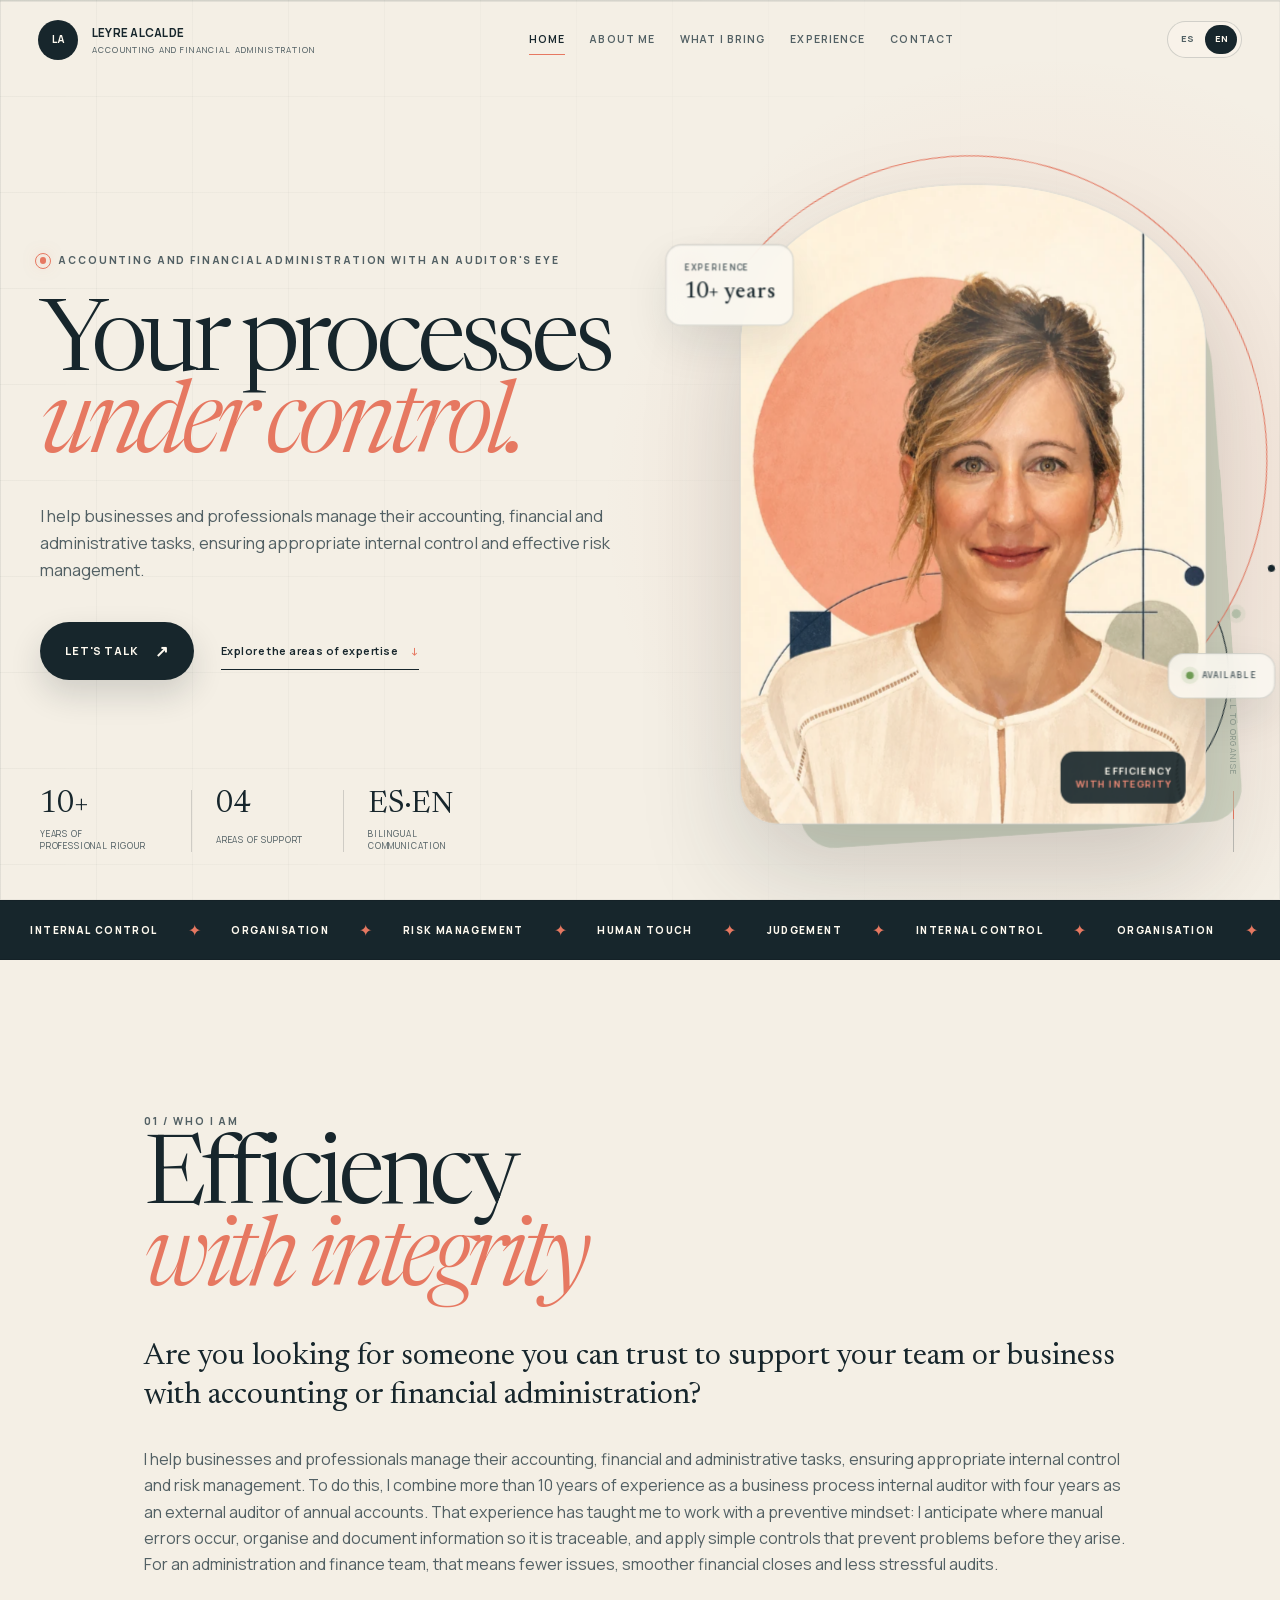
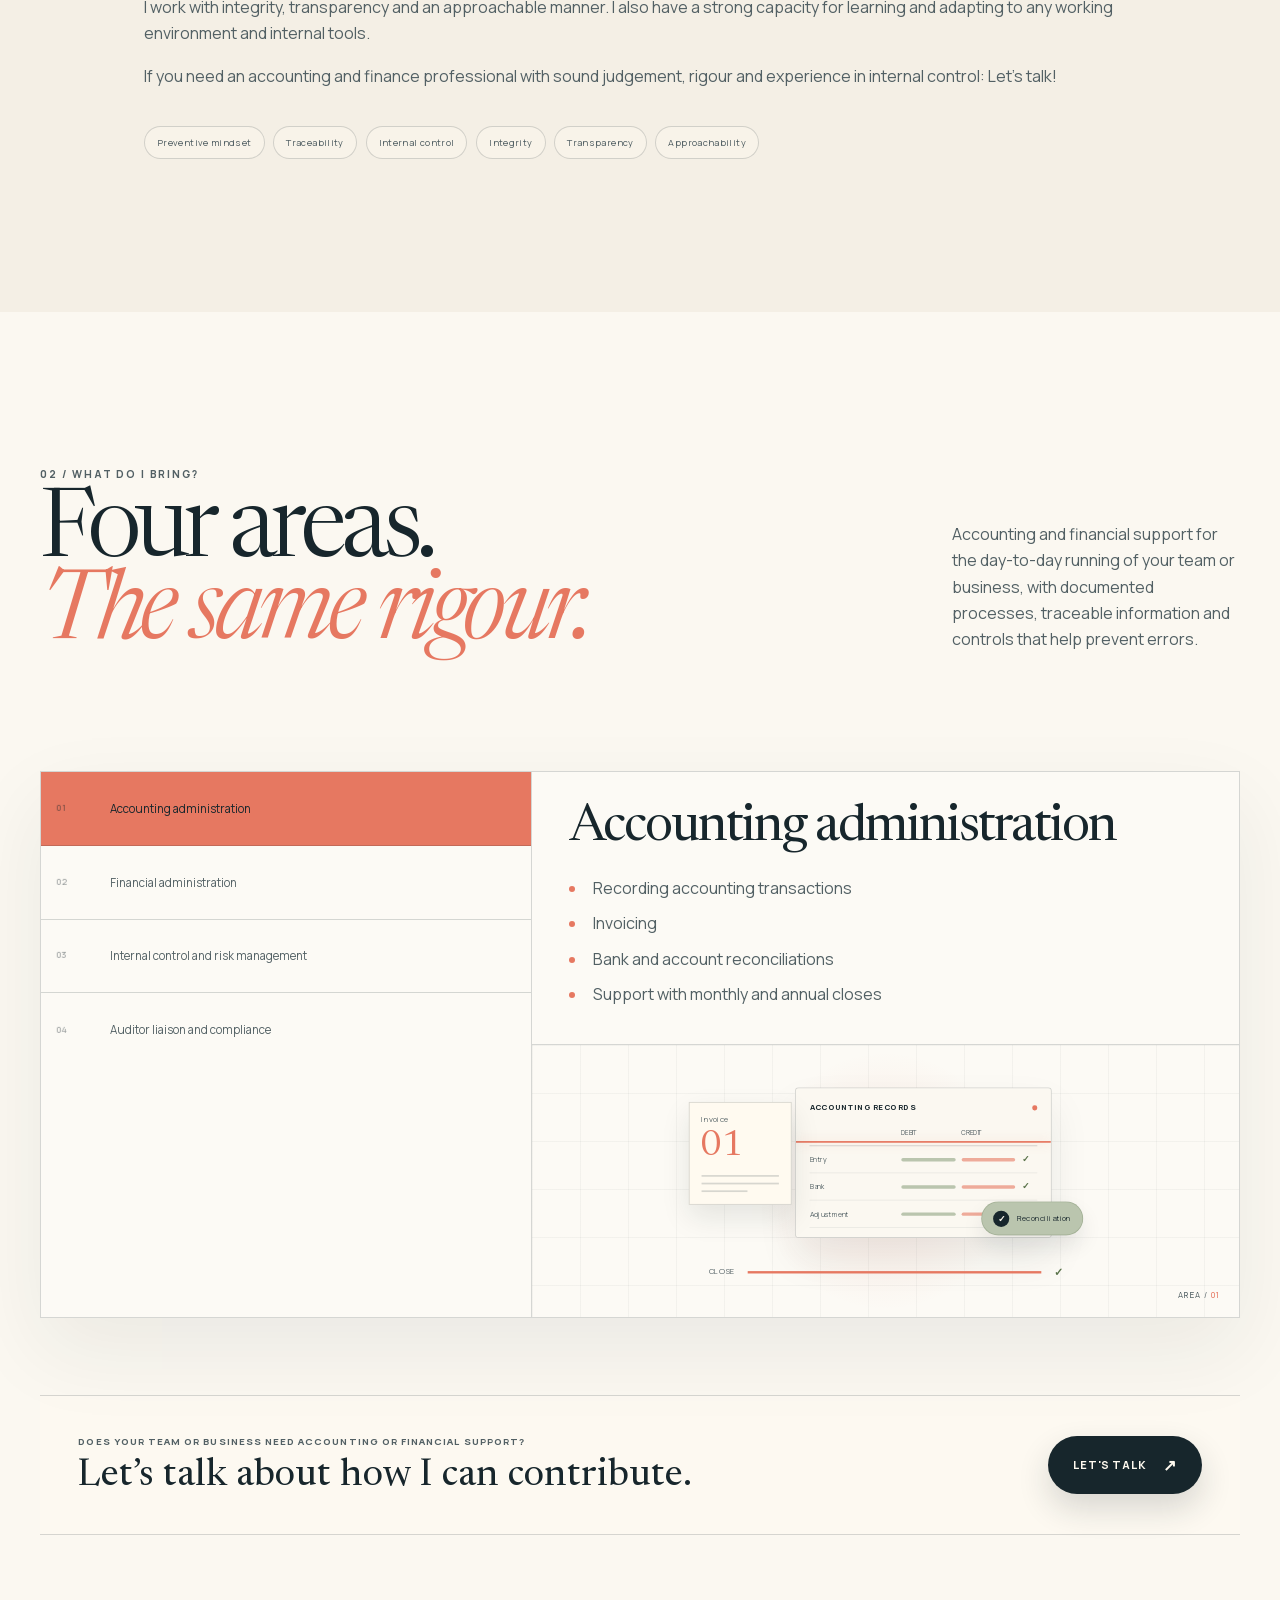
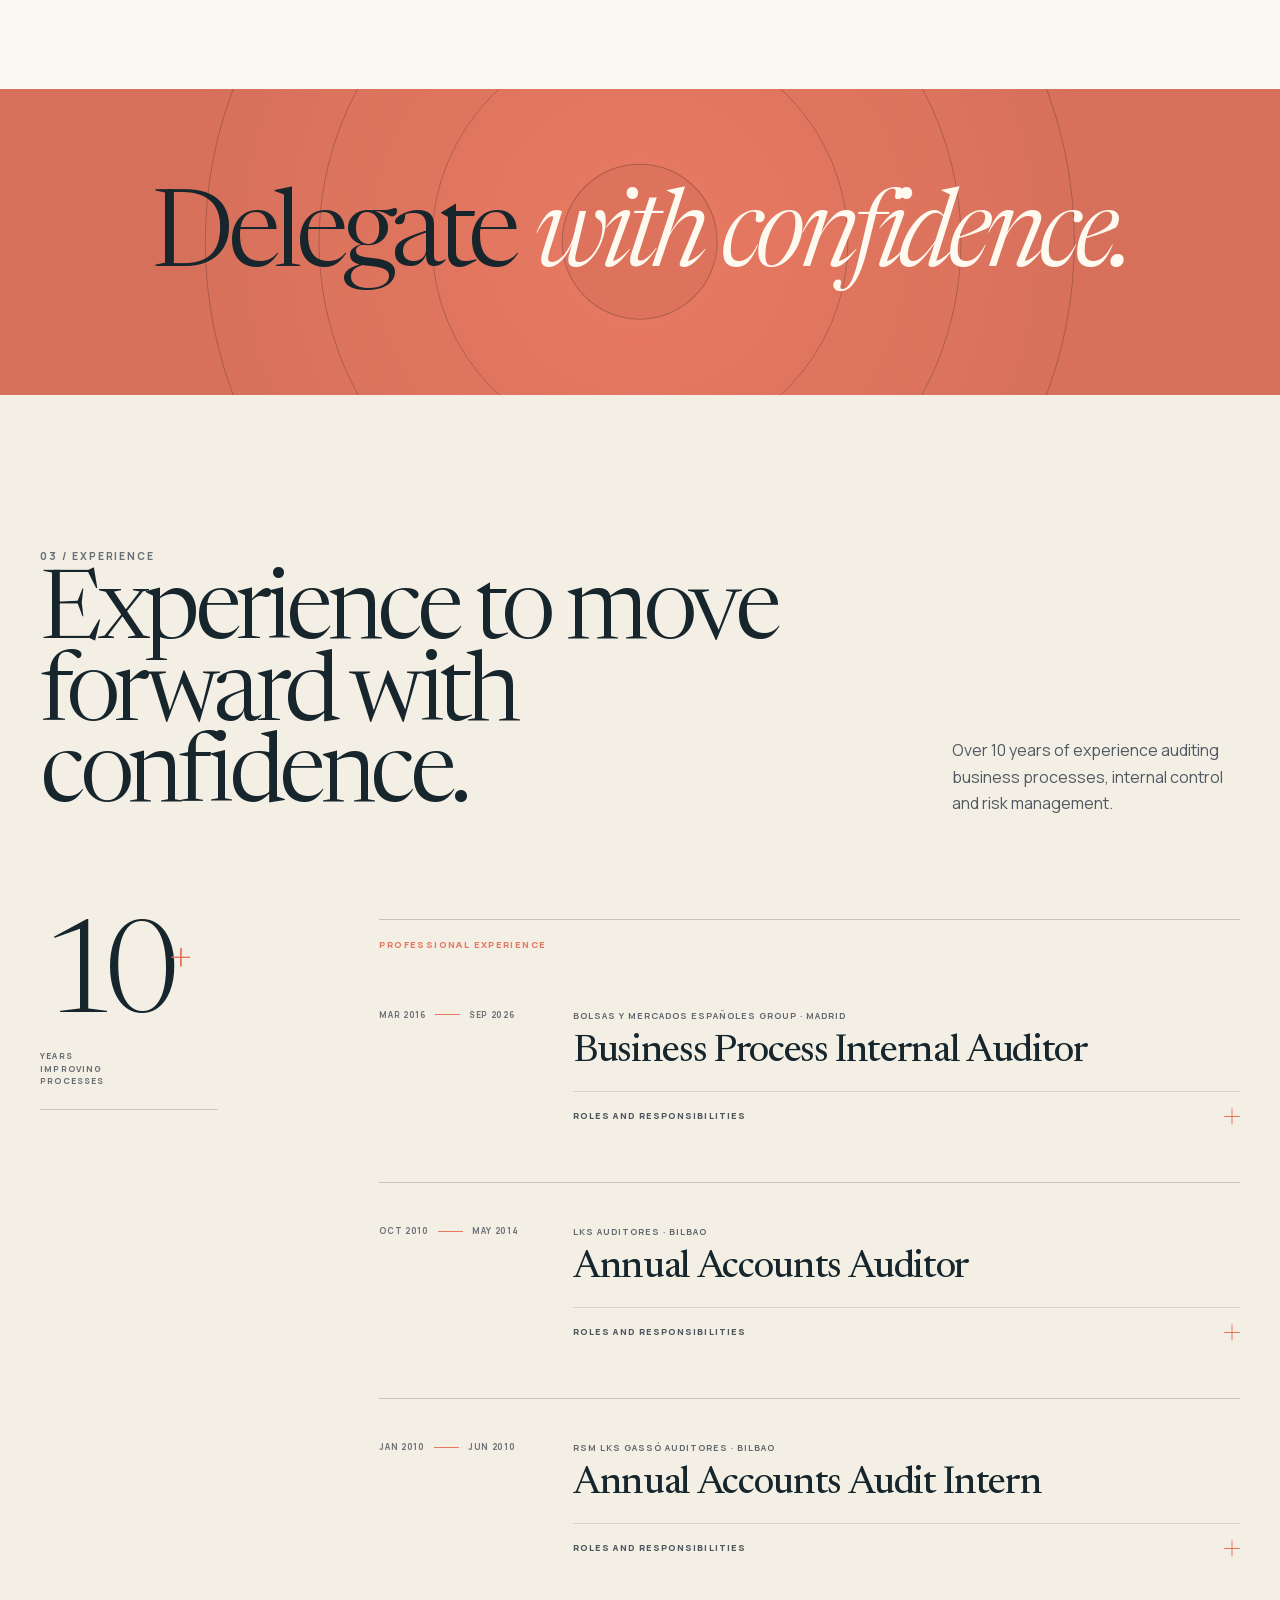
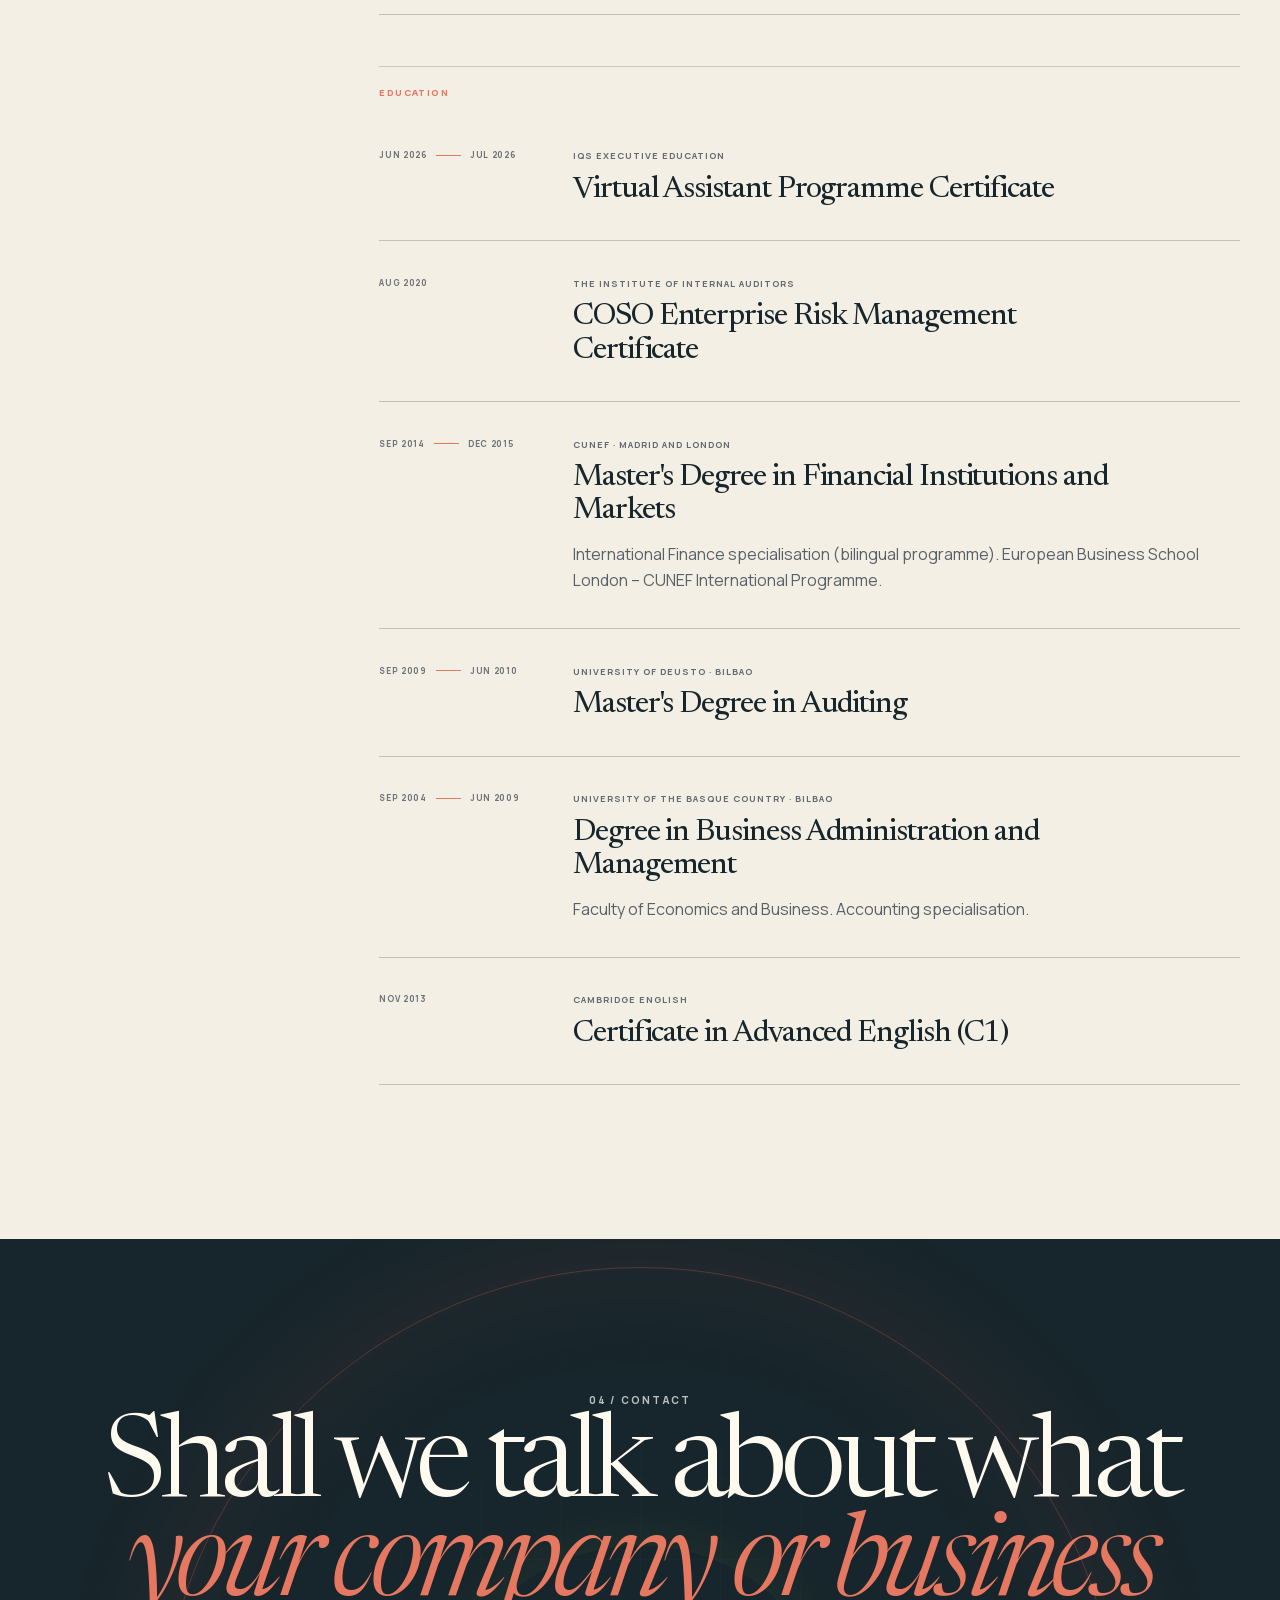
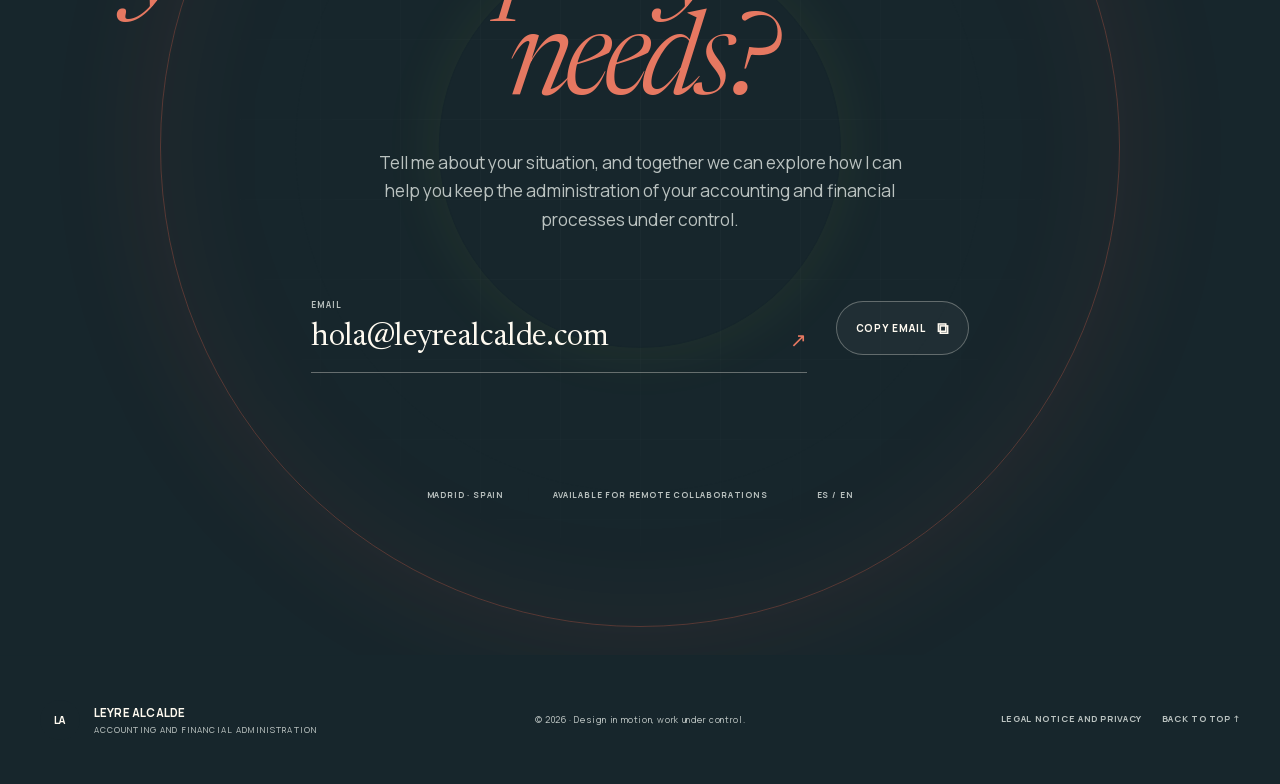
==== commit 1429ea18: "Actualizados textos y animaciones mas pequeñas" ====
--- a/en/index.html
+++ b/en/index.html
@@ -31,7 +31,7 @@
     <link rel="preload" href="../assets/fonts/manrope-variable.woff2" as="font" type="font/woff2" crossorigin />
     <link rel="preload" href="../assets/fonts/newsreader-variable.woff2" as="font" type="font/woff2" crossorigin />
     <link rel="preload" href="../assets/images/leyre-portrait-960.webp" as="image" type="image/webp" imagesrcset="../assets/images/leyre-portrait-640.webp 640w, ../assets/images/leyre-portrait-960.webp 960w, ../assets/images/leyre-portrait-1200.webp 1003w" imagesizes="(max-width: 840px) 82vw, 40vw" fetchpriority="high" />
-    <link rel="stylesheet" href="../assets/css/styles.css?v=20261004-4" />
+    <link rel="stylesheet" href="../assets/css/styles.css?v=20261004-5" />
     <script>document.documentElement.classList.add("js");</script>
     <script src="../assets/vendor/three.min.js" defer></script>
     <script src="../assets/js/main.js?v=20261004-3" defer></script>
@@ -158,7 +158,7 @@
           <div class="hero-copy">
             <p class="eyebrow hero-enter"><span class="live-dot" aria-hidden="true"></span> Accounting and financial administration with an auditor's eye</p>
             <h1 id="hero-title" class="hero-enter hero-enter-2"><span>Your processes</span><span class="outline-word">under control.</span></h1>
-            <p class="hero-lede hero-enter hero-enter-3">I help businesses and professionals with their accounting and financial administration, managing their tasks and business processes with rigour, appropriate internal control and effective risk management.</p>
+            <p class="hero-lede hero-enter hero-enter-3">I help businesses and professionals manage their accounting, financial and administrative tasks, ensuring appropriate internal control and effective risk management.</p>
             <div class="hero-actions hero-enter hero-enter-4"><a class="button button-signal magnetic" href="#contacto"><span>Let's talk</span><i aria-hidden="true">↗</i></a><a class="text-link" href="#servicios">Explore the areas of expertise <i aria-hidden="true">↓</i></a></div>
           </div>
           <div class="hero-portrait hero-enter hero-enter-3" data-portrait>
@@ -173,7 +173,7 @@
 
       <div class="signal-strip" aria-hidden="true"><div class="signal-track"><span>INTERNAL CONTROL</span><i>✦</i><span>ORGANISATION</span><i>✦</i><span>RISK MANAGEMENT</span><i>✦</i><span>HUMAN TOUCH</span><i>✦</i><span>JUDGEMENT</span><i>✦</i><span>INTERNAL CONTROL</span><i>✦</i><span>ORGANISATION</span><i>✦</i><span>RISK MANAGEMENT</span><i>✦</i><span>HUMAN TOUCH</span><i>✦</i><span>JUDGEMENT</span><i>✦</i></div></div>
 
-      <section class="human section-pad" id="sobre-leyre" aria-labelledby="human-title"><div class="section-shell human-grid"><div class="portrait-system reveal"><div class="portrait-frame"><picture><source type="image/webp" srcset="../assets/images/leyre-portrait-640.webp 640w, ../assets/images/leyre-portrait-960.webp 960w, ../assets/images/leyre-portrait-1200.webp 1003w" sizes="(max-width: 760px) 90vw, 42vw" /><img src="../assets/images/leyre-portrait-fallback.jpg" width="1003" height="1568" loading="lazy" decoding="async" alt="Editorial portrait of Leyre Alcalde" /></picture><div class="portrait-scan" aria-hidden="true"></div><div class="portrait-data" aria-hidden="true"><span>LA / 001</span><span>MADRID</span></div></div><p>RESPONSIBILITY · DEDICATION · COMMITMENT · CONSISTENCY · COLLABORATION · HUMAN TOUCH</p></div><div class="human-copy reveal"><p class="section-kicker">01 / WHO I AM</p><h2 id="human-title">Efficiency<br /><em>with integrity</em></h2><p class="large-copy">Are you looking for someone you can trust for your administration and finance team?</p>
+      <section class="human section-pad" id="sobre-leyre" aria-labelledby="human-title"><div class="section-shell human-grid"><div class="portrait-system reveal"><div class="portrait-frame"><picture><source type="image/webp" srcset="../assets/images/leyre-portrait-640.webp 640w, ../assets/images/leyre-portrait-960.webp 960w, ../assets/images/leyre-portrait-1200.webp 1003w" sizes="(max-width: 760px) 90vw, 42vw" /><img src="../assets/images/leyre-portrait-fallback.jpg" width="1003" height="1568" loading="lazy" decoding="async" alt="Editorial portrait of Leyre Alcalde" /></picture><div class="portrait-scan" aria-hidden="true"></div><div class="portrait-data" aria-hidden="true"><span>LA / 001</span><span>MADRID</span></div></div><p>RESPONSIBILITY · DEDICATION · COMMITMENT · CONSISTENCY · COLLABORATION · HUMAN TOUCH</p></div><div class="human-copy reveal"><p class="section-kicker">01 / WHO I AM</p><h2 id="human-title">Efficiency<br /><em>with integrity</em></h2><p class="large-copy">Are you looking for someone you can trust to support your team or business with accounting or financial administration?</p>
             <p>I help businesses and professionals manage their accounting, financial and administrative tasks, ensuring appropriate internal control and risk management. To do this, I combine more than 10 years of experience as a business process internal auditor with four years as an external auditor of annual accounts. That experience has taught me to work with a preventive mindset: I anticipate where manual errors occur, organise and document information so it is traceable, and apply simple controls that prevent problems before they arise. For an administration and finance team, that means fewer issues, smoother financial closes and less stressful audits.</p>
             <p>I work with integrity, transparency and an approachable manner. I also have a strong capacity for learning and adapting to any working environment and internal tools.</p>
             <p>If you need an accounting and finance professional with sound judgement, rigour and experience in internal control: Let's talk!</p><div class="tool-stack" aria-label="Professional qualities"><span>Preventive mindset</span><span>Traceability</span><span>Internal control</span><span>Integrity</span><span>Transparency</span><span>Approachability</span></div></div></div></section>
@@ -181,7 +181,7 @@
 
       <section class="services section-pad" id="servicios" aria-labelledby="services-title">
         <div class="section-shell">
-          <header class="section-heading reveal"><div><p class="section-kicker">02 / WHAT DO I BRING?</p><h2 id="services-title">Four areas.<br /><em>The same rigour.</em></h2></div><p>Accounting and financial support for your team’s daily work, with documented processes, traceable information and controls that help prevent errors.</p></header>
+          <header class="section-heading reveal"><div><p class="section-kicker">02 / WHAT DO I BRING?</p><h2 id="services-title">Four areas.<br /><em>The same rigour.</em></h2></div><p>Accounting and financial support for the day-to-day running of your team or business, with documented processes, traceable information and controls that help prevent errors.</p></header>
           <div class="service-console reveal" data-service-console>
             <div class="service-nav" role="tablist" aria-label="Areas of support">
               <button class="service-tab is-active" id="service-tab-1" type="button" role="tab" aria-selected="true" aria-controls="service-panel-1" data-service="0"><span>01</span> Accounting administration</button>
@@ -191,24 +191,24 @@
             </div>
 
             <article class="service-panel is-active" id="service-panel-1" role="tabpanel" aria-labelledby="service-tab-1" tabindex="0" data-service-panel="0">
-              <div class="service-visual" aria-hidden="true"></div>
               <div class="service-panel-copy"><h3>Accounting administration</h3><ul><li>Recording accounting transactions</li><li>Invoicing</li><li>Bank and account reconciliations</li><li>Support with monthly and annual closes</li></ul></div>
+              <div class="service-visual" aria-hidden="true"></div>
             </article>
             <article class="service-panel" id="service-panel-2" role="tabpanel" aria-labelledby="service-tab-2" tabindex="0" data-service-panel="1" hidden>
-              <div class="service-visual" aria-hidden="true"></div>
               <div class="service-panel-copy"><h3>Financial administration</h3><ul><li>Control of collections, payments and treasury</li><li>Budget monitoring and variance analysis</li><li>Preparation of reports and management reporting</li></ul></div>
+              <div class="service-visual" aria-hidden="true"></div>
             </article>
             <article class="service-panel" id="service-panel-3" role="tabpanel" aria-labelledby="service-tab-3" tabindex="0" data-service-panel="2" hidden>
-              <div class="service-visual" aria-hidden="true"></div>
               <div class="service-panel-copy"><h3>Internal control and risk management</h3><ul><li>Design and documentation of procedures</li><li>Risk identification and control design</li><li>Detection of inefficiencies and improvement proposals</li></ul></div>
+              <div class="service-visual" aria-hidden="true"></div>
             </article>
             <article class="service-panel" id="service-panel-4" role="tabpanel" aria-labelledby="service-tab-4" tabindex="0" data-service-panel="3" hidden>
-              <div class="service-visual" aria-hidden="true"></div>
               <div class="service-panel-copy"><h3>Auditor liaison and compliance</h3><ul><li>Preparation of documentation for audits</li><li>Communication with auditors</li><li>Responses to requests and follow-up on recommendations</li></ul></div>
-            </article>
-          </div>
-
-          <aside class="section-conversion reveal" aria-label="Next step"><div><p>Does your team need accounting or financial support?</p><h3>Let’s talk about how I can contribute.</h3></div><a class="button button-signal magnetic" href="#contacto"><span>Let's talk</span><i aria-hidden="true">↗</i></a></aside>
+              <div class="service-visual" aria-hidden="true"></div>
+            </article>
+          </div>
+
+          <aside class="section-conversion reveal" aria-label="Next step"><div><p>Does your team or business need accounting or financial support?</p><h3>Let’s talk about how I can contribute.</h3></div><a class="button button-signal magnetic" href="#contacto"><span>Let's talk</span><i aria-hidden="true">↗</i></a></aside>
         </div>
       </section>
 
@@ -248,7 +248,7 @@
         </div>
       </section>
 
-      <section class="contact section-pad" id="contacto" aria-labelledby="contact-title"><div class="contact-glow" aria-hidden="true"></div><div class="section-shell contact-inner reveal"><p class="section-kicker">04 / CONTACT</p><h2 id="contact-title">Shall we set your tasks and processes<br /><em>in motion?</em></h2><p>Tell me what is taking up too much time. We can start right there.</p><div class="contact-actions"><a class="email-link" href="mailto:hola@leyrealcalde.com" aria-label="Email hola@leyrealcalde.com"><span class="contact-label">Email</span><strong>hola@leyrealcalde.com</strong><i aria-hidden="true">↗</i></a><button class="copy-email" type="button" data-copy-email="hola@leyrealcalde.com" data-copy-success="Email copied" data-copy-error="Could not copy"><span data-copy-label>Copy email</span><i aria-hidden="true">⧉</i></button></div><p class="sr-only" role="status" aria-live="polite" data-copy-status></p><div class="contact-meta"><span>Madrid · Spain</span><span>Available for remote collaborations</span><span>ES / EN</span></div></div></section>
+      <section class="contact section-pad" id="contacto" aria-labelledby="contact-title"><div class="contact-glow" aria-hidden="true"></div><div class="section-shell contact-inner reveal"><p class="section-kicker">04 / CONTACT</p><h2 id="contact-title">Shall we talk about what<br /><em>your company or business needs?</em></h2><p>Tell me about your situation, and together we can explore how I can help you keep the administration of your accounting and financial processes under control.</p><div class="contact-actions"><a class="email-link" href="mailto:hola@leyrealcalde.com" aria-label="Email hola@leyrealcalde.com"><span class="contact-label">Email</span><strong>hola@leyrealcalde.com</strong><i aria-hidden="true">↗</i></a><button class="copy-email" type="button" data-copy-email="hola@leyrealcalde.com" data-copy-success="Email copied" data-copy-error="Could not copy"><span data-copy-label>Copy email</span><i aria-hidden="true">⧉</i></button></div><p class="sr-only" role="status" aria-live="polite" data-copy-status></p><div class="contact-meta"><span>Madrid · Spain</span><span>Available for remote collaborations</span><span>ES / EN</span></div></div></section>
     </main>
 
     <footer class="site-footer"><div class="section-shell"><a class="brand" href="#inicio"><span class="brand-mark" aria-hidden="true">LA</span><span><strong>Leyre Alcalde</strong><small>Accounting and Financial Administration</small></span></a><p>© <span data-current-year>2026</span> · Design in motion, work under control.</p><nav class="footer-links" aria-label="Legal information"><a href="legal/">Legal notice and privacy</a><a href="#inicio">Back to top ↑</a></nav></div></footer>
--- a/assets/css/styles.css
+++ b/assets/css/styles.css
@@ -232,7 +232,7 @@
 .service-tab:hover { color: var(--ivory); padding-left: 1.7rem; }
 .service-tab.is-active { color: var(--night); background: var(--coral); }
 .service-tab.is-active span { color: rgba(7,11,18,0.58); }
-.service-panel { display: grid; min-height: 32.2rem; grid-template-rows: 1fr auto; outline: none; }
+.service-panel { display: grid; min-height: 0; grid-template-rows: auto 17rem; outline: none; }
 .service-panel[hidden] { display: none; }
 .service-visual { position: relative; display: grid; min-height: 18rem; place-items: center; overflow: hidden; background: radial-gradient(circle, rgba(255,104,77,0.11), transparent 34%), linear-gradient(rgba(255,255,255,0.025) 1px, transparent 1px), linear-gradient(90deg, rgba(255,255,255,0.025) 1px, transparent 1px); background-size: auto, 3rem 3rem, 3rem 3rem; }
 .service-visual::before, .service-visual::after { position: absolute; top: 50%; left: 50%; border: 1px solid var(--line); border-radius: 50%; content: ""; transform: translate(-50%,-50%); }
@@ -245,7 +245,7 @@
 .mini-core b { transform: translate(-50%,-50%) rotate(-28deg); }
 .mini-coordinate { position: absolute; right: 1.2rem; bottom: 1rem; color: var(--fog); font-size: 0.5rem; letter-spacing: 0.13em; }
 .mini-coordinate i { color: var(--coral); font-style: normal; }
-.service-panel-copy { padding: 2rem 2.3rem 2.3rem; border-top: 1px solid var(--line); }
+.service-panel-copy { padding: 2rem 2.3rem 2.3rem; border-bottom: 1px solid var(--line); }
 .service-panel h3 { margin-bottom: 1rem; font-family: "Newsreader", Georgia, serif; font-size: clamp(2.2rem, 4vw, 4.2rem); font-weight: 400; line-height: 0.95; letter-spacing: -0.04em; }
 .service-panel ul { display: block; padding-left: 1.15rem; margin: 1.4rem 0 0; list-style: disc; }
 .service-panel li { padding-left: 0.35rem; color: var(--fog); font-size: 1rem; line-height: 1.65; }
@@ -614,11 +614,11 @@
 
 
 /* Accounting, finance, controls and audit scenes --------------------------- */
-.service-visual { min-height: 20rem; transition: opacity 180ms ease, transform 260ms var(--ease); }
+.service-visual { min-height: 17rem; transition: opacity 180ms ease, transform 260ms var(--ease); }
 .service-visual::before, .service-visual::after { content: none; }
 .service-panel.is-switching .service-visual { opacity: 0; transform: scale(0.985); }
 .visual-stage { position: absolute; inset: 0; display: grid; overflow: hidden; place-items: center; }
-.contribution-scene { position: relative; width: min(calc(100% - 2.5rem), 29rem); height: 16rem; color: var(--night); }
+.contribution-scene { position: relative; width: min(calc(100% - 2.5rem), 29rem); height: 16rem; color: var(--night); transform: scale(0.85); }
 .contribution-scene span, .contribution-scene small { font-size: 0.57rem; line-height: 1.4; }
 .contribution-scene .scene-heading { display: flex; align-items: center; justify-content: space-between; gap: 0.5rem; }
 .scene-heading span { font-weight: 750; letter-spacing: 0.07em; text-transform: uppercase; }
